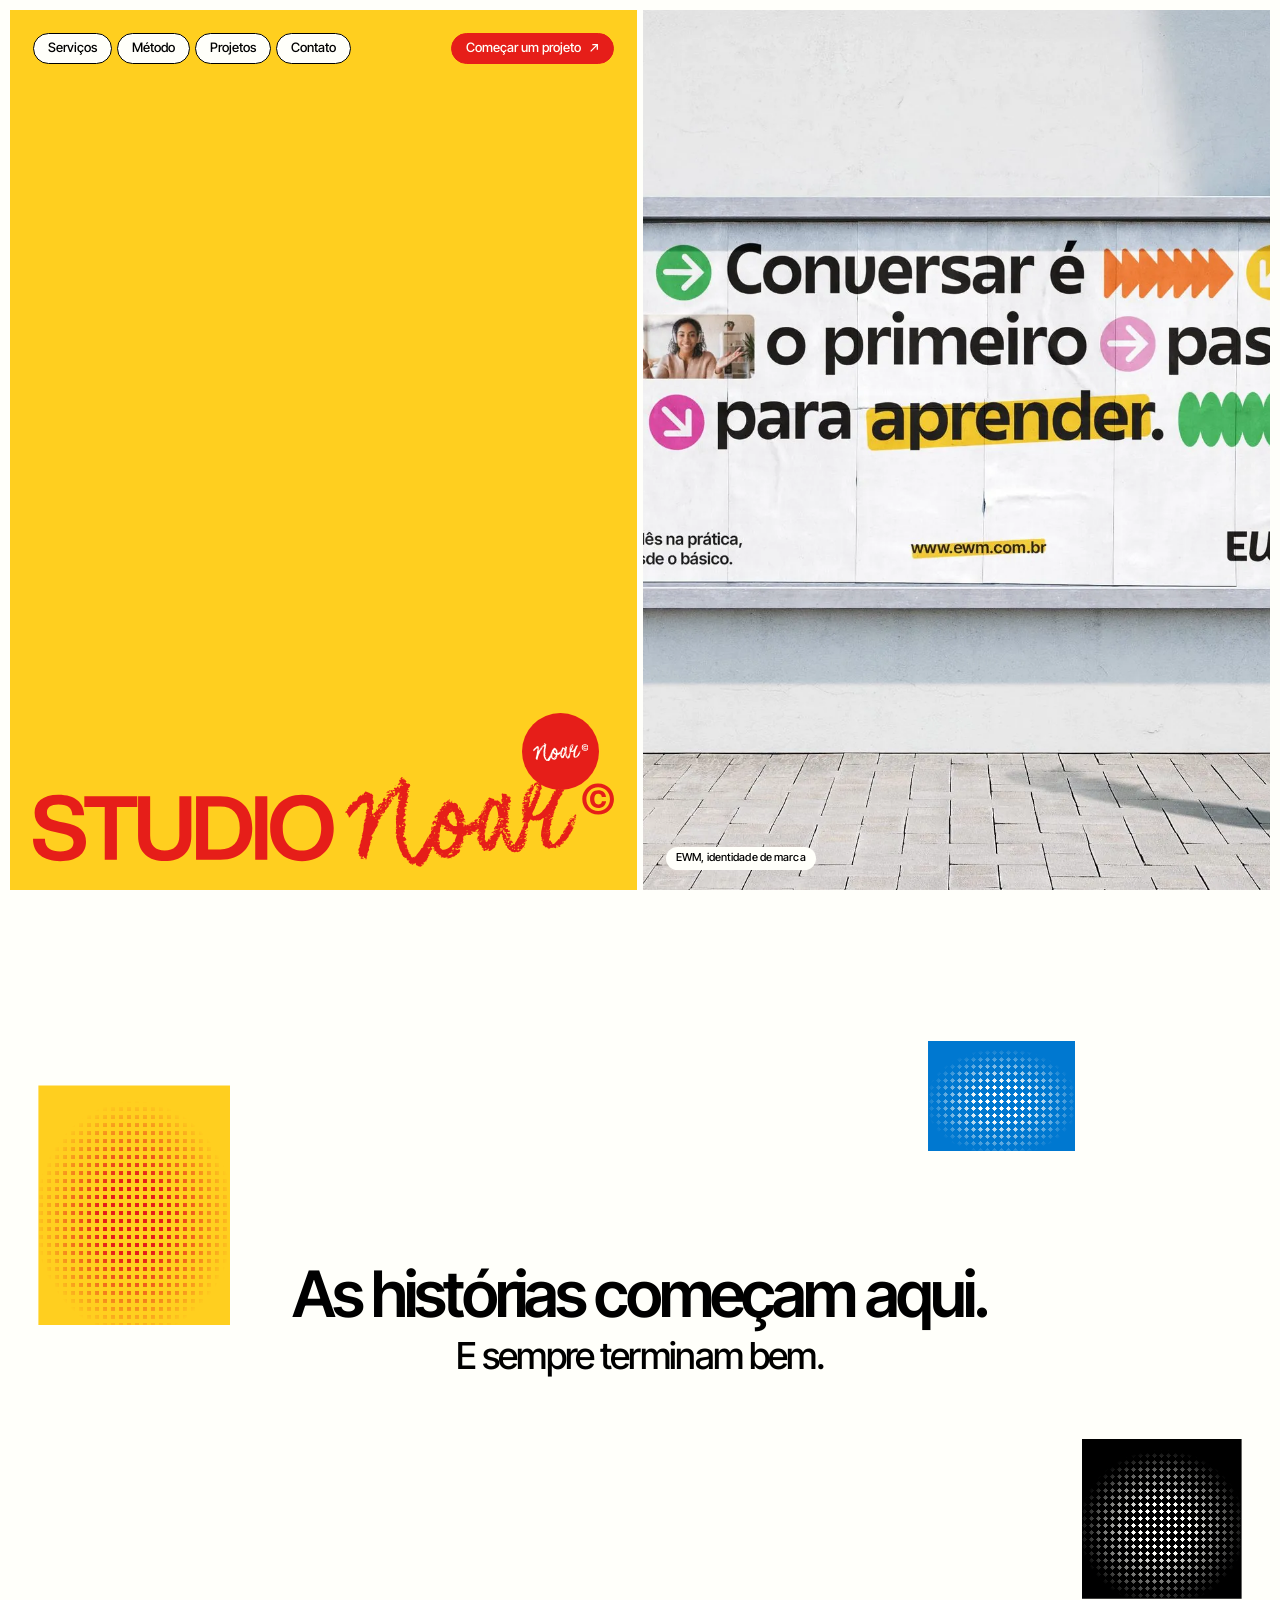
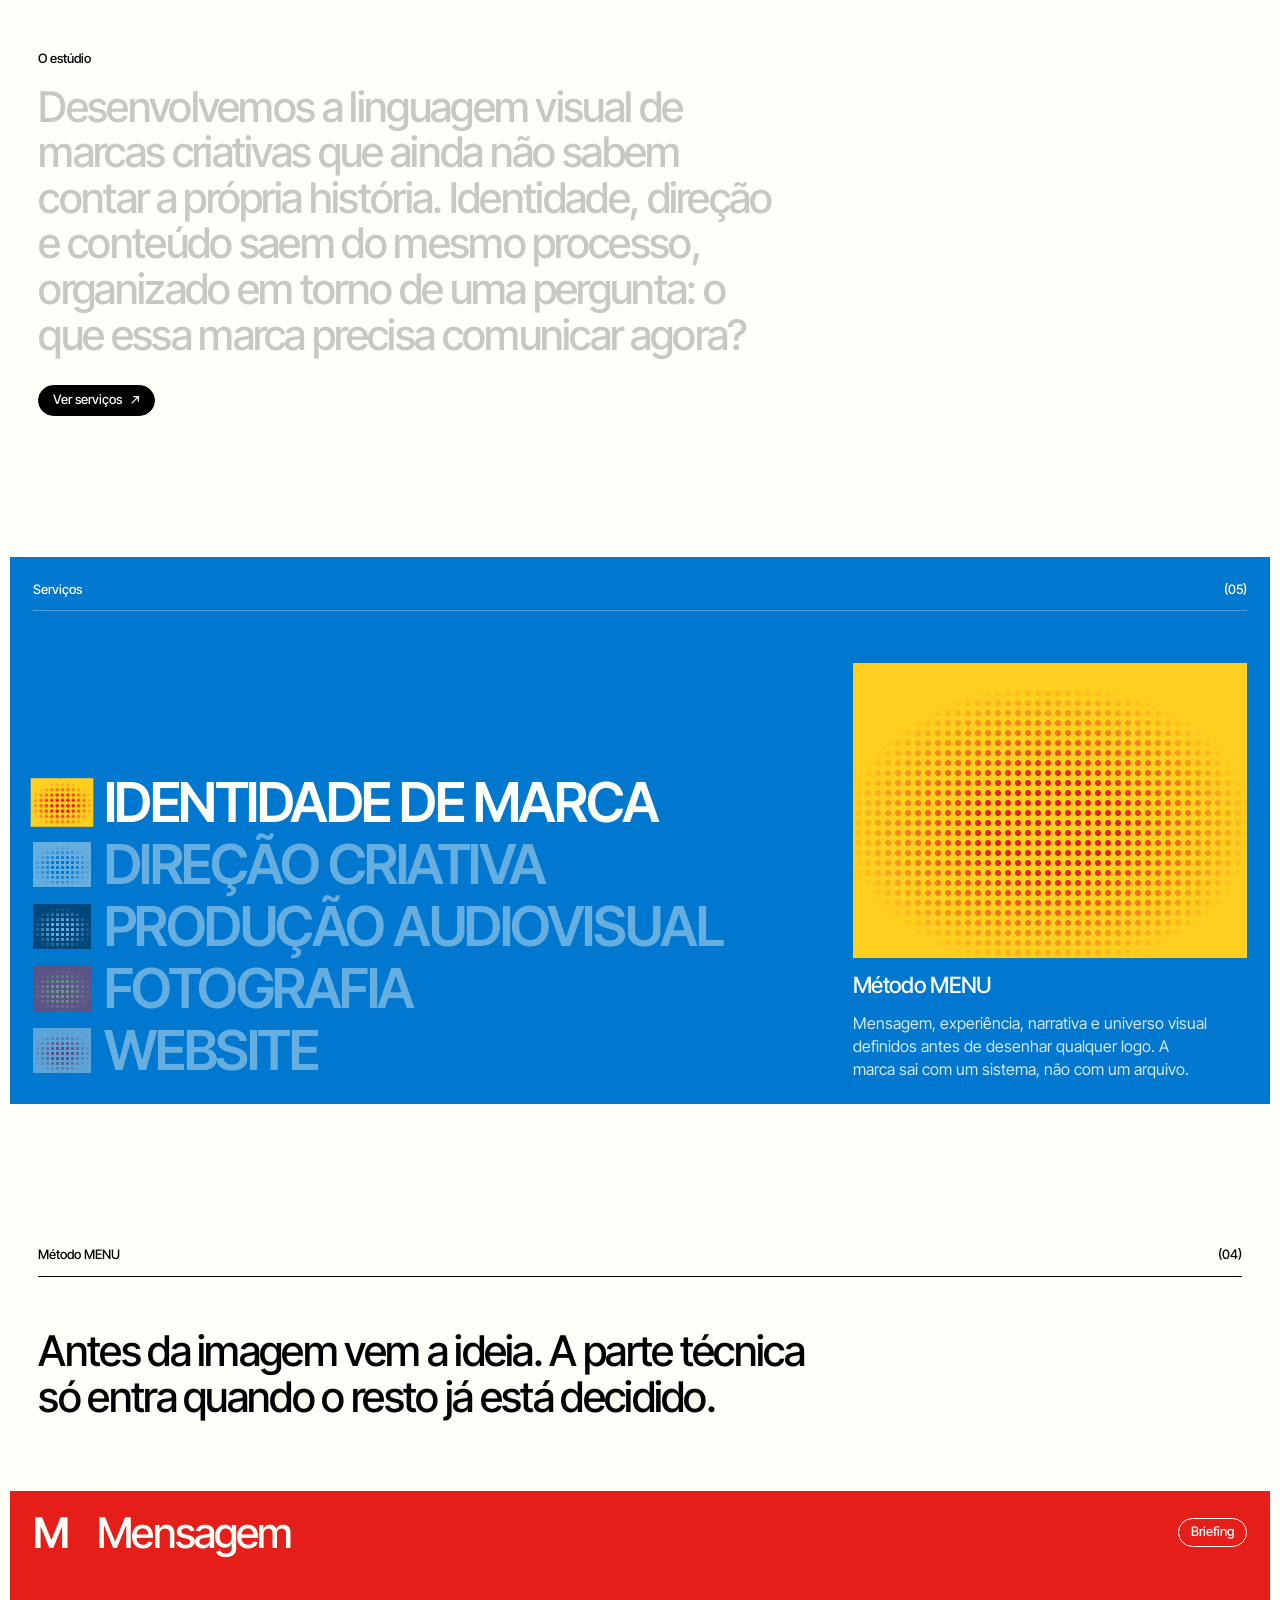
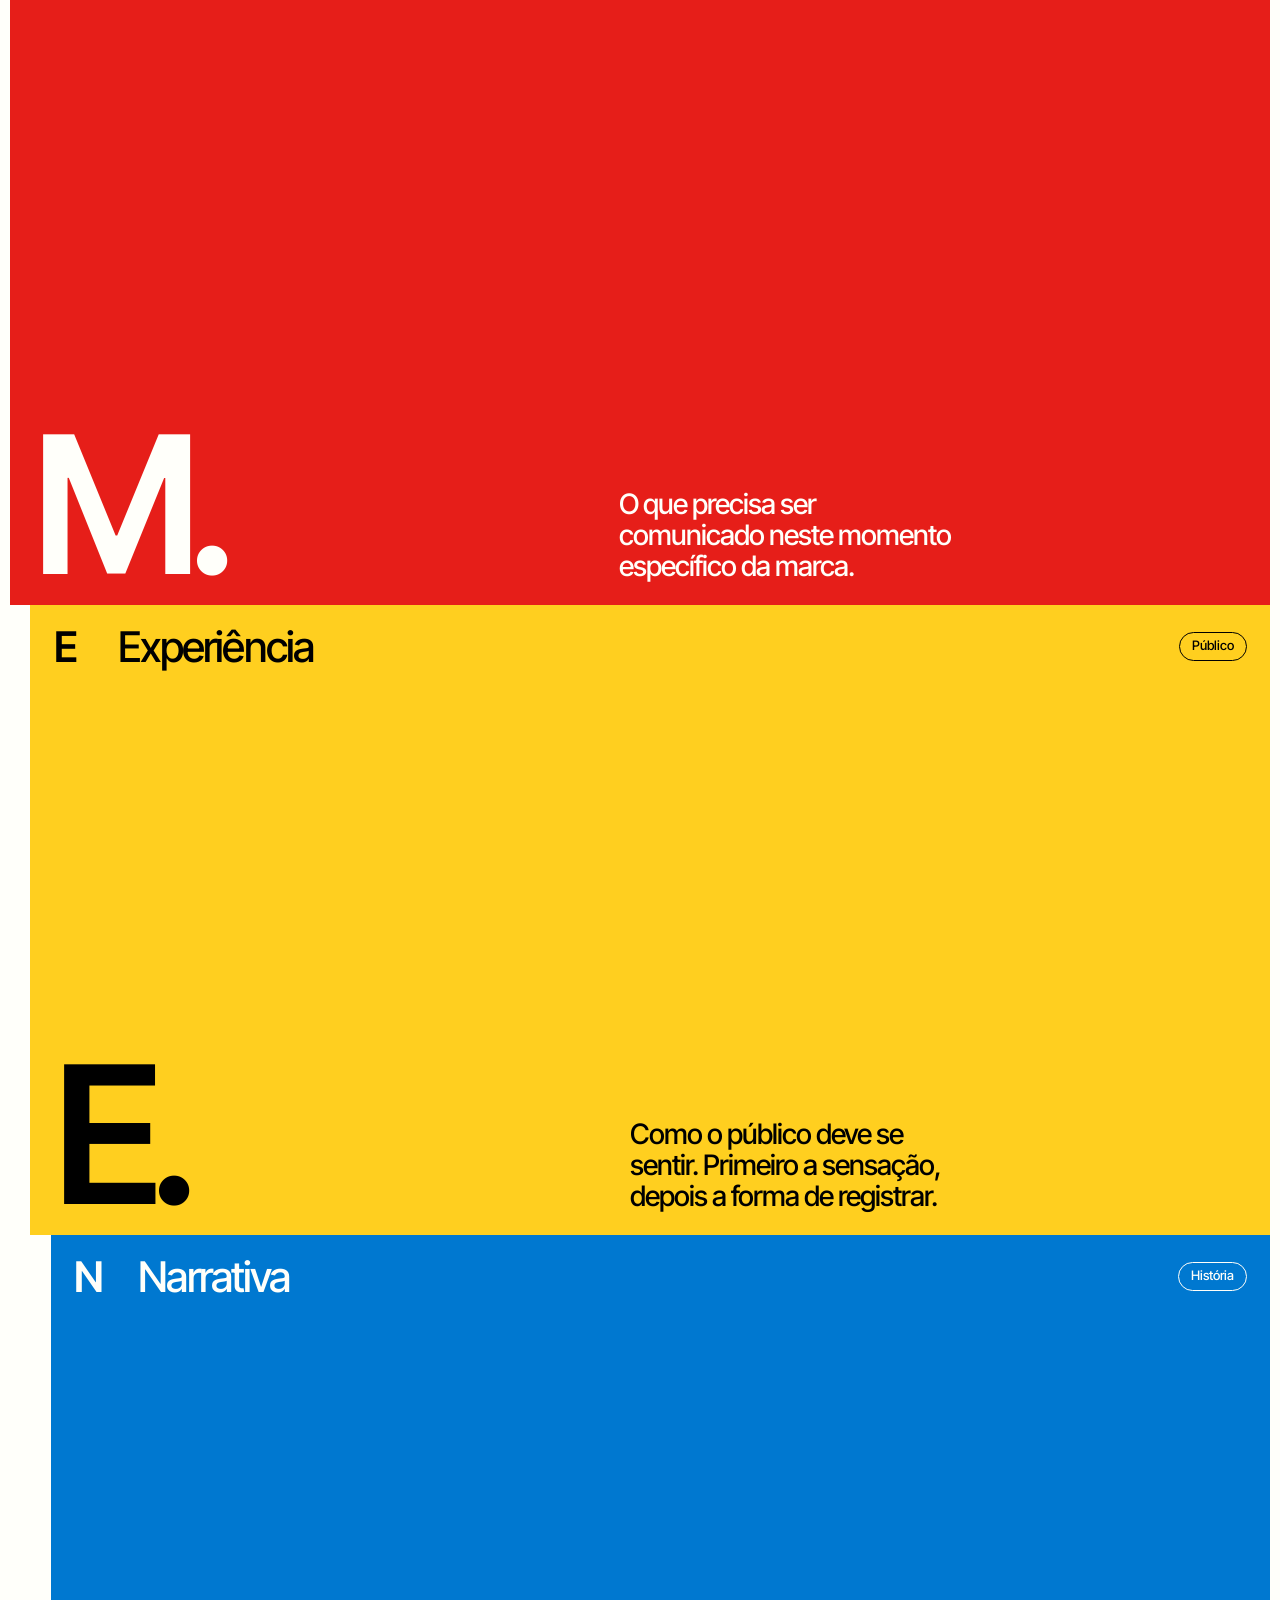
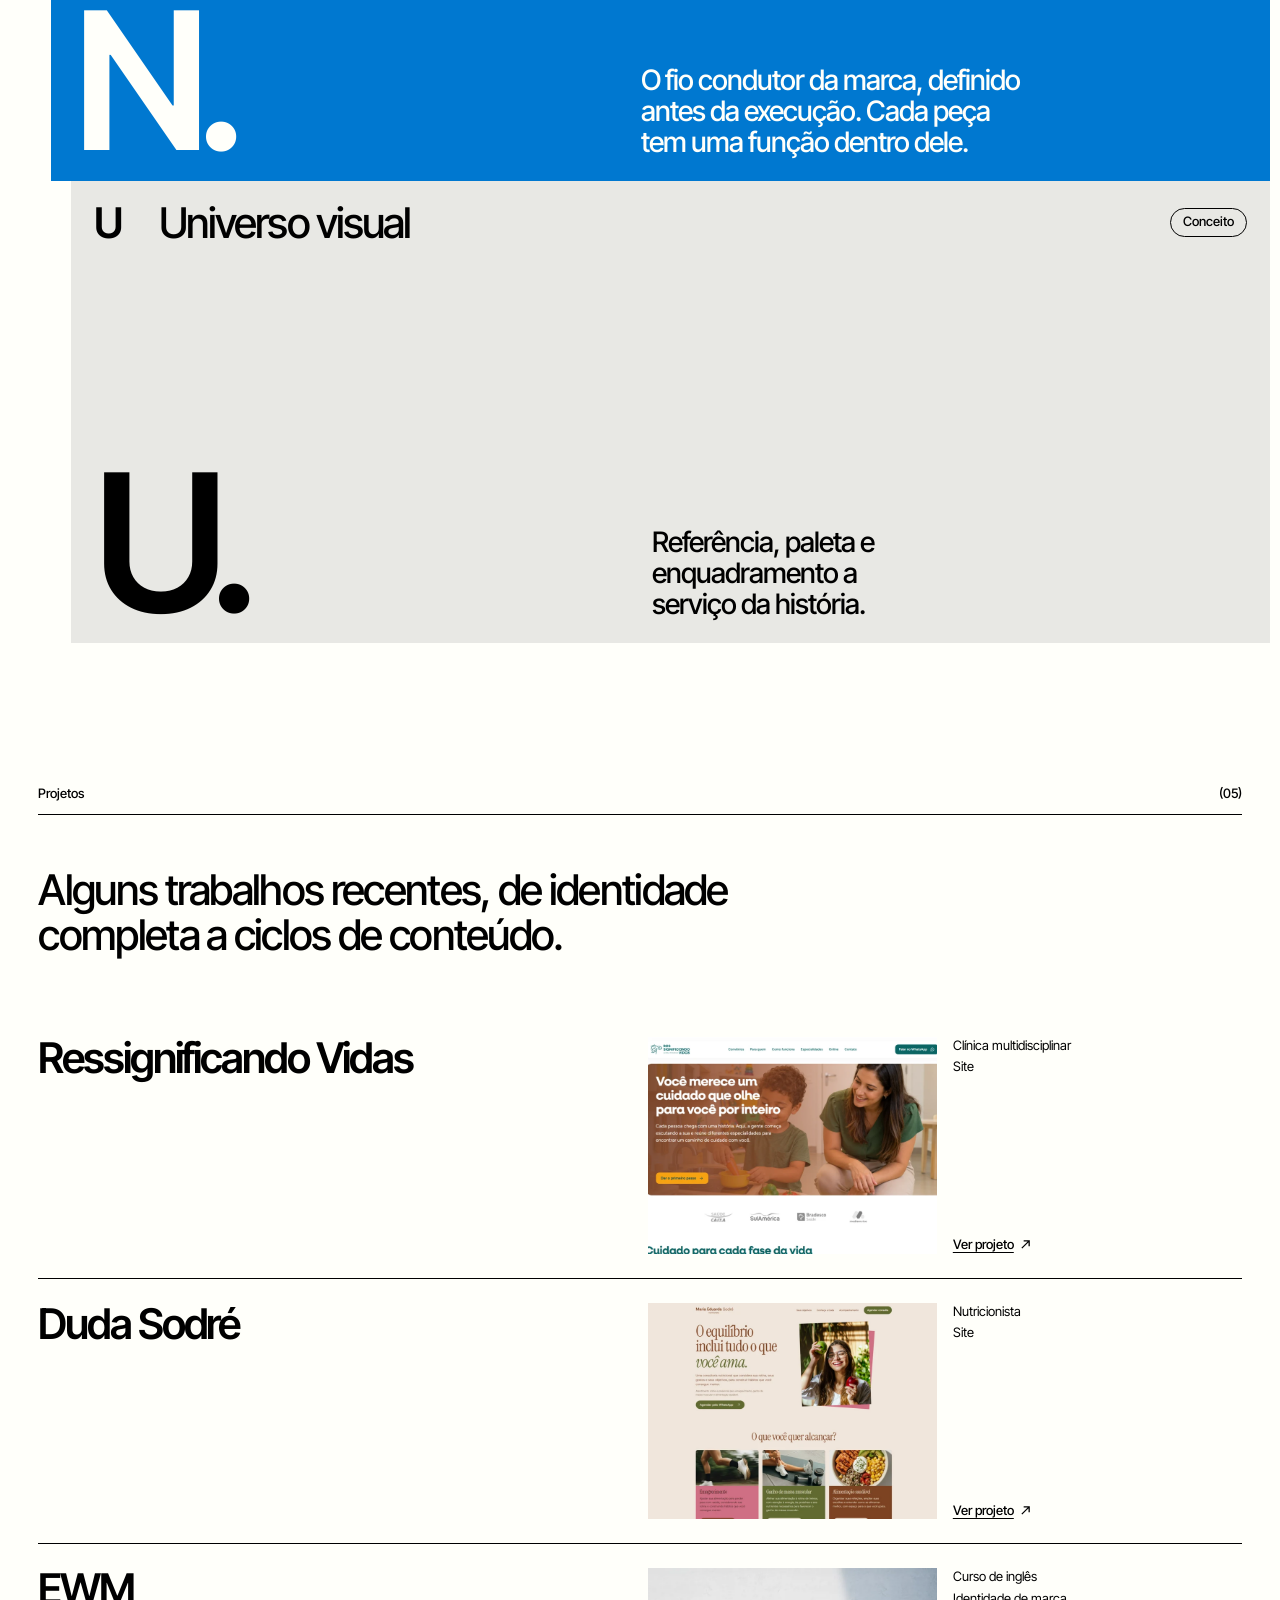
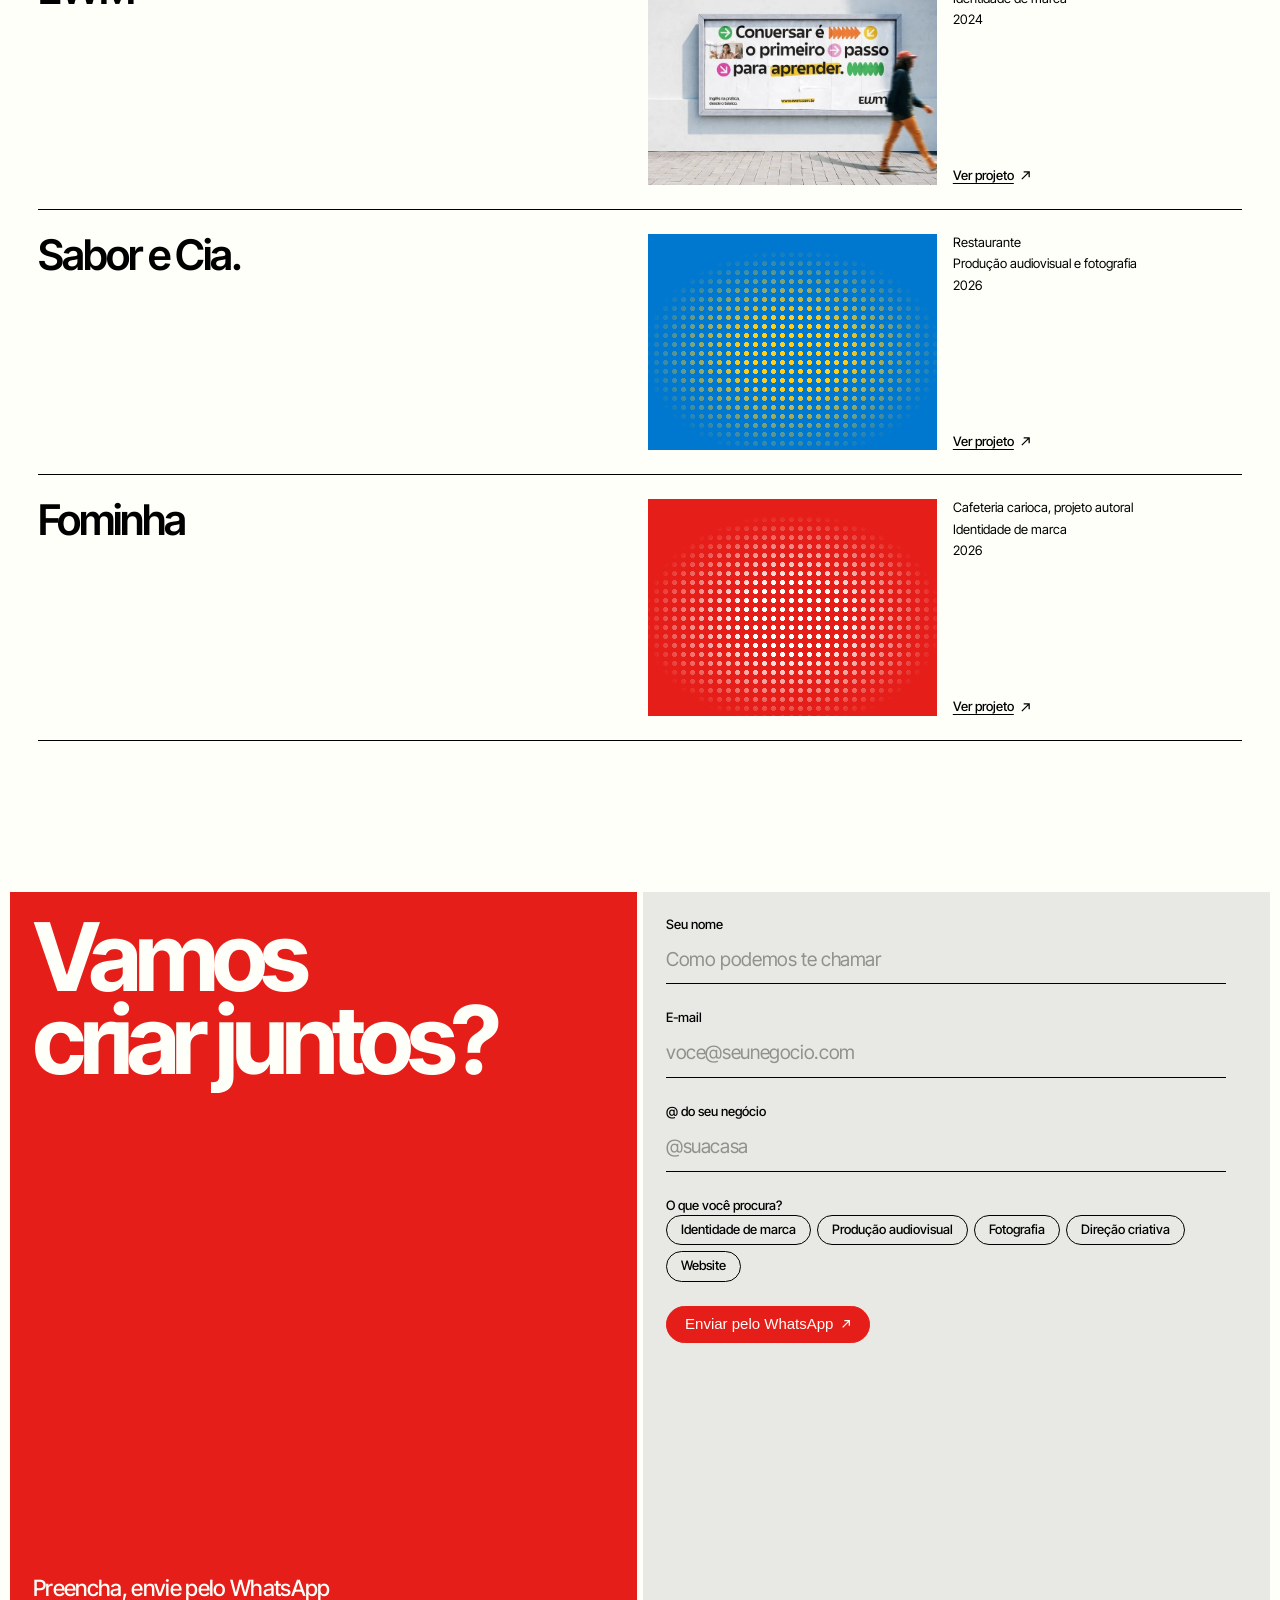
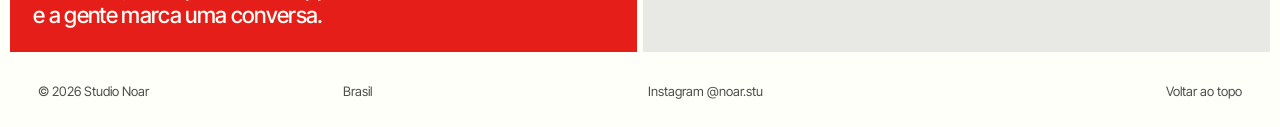
==== index.html @ ceb45bf9 "Corrige capturas da Clínica Ressignificando Vidas" ====
<!doctype html>
<html lang="pt-BR">
<head>
<meta charset="utf-8">
<meta name="viewport" content="width=device-width, initial-scale=1">
<title>Studio Noar | Identidade de marca, direção criativa e sites</title>
<meta name="description" content="Studio Noar. Identidade de marca, direção criativa, fotografia, produção audiovisual e sites. Conheça os projetos EWM, Duda Sodré e Clínica Ressignificando Vidas.">
<meta property="og:title" content="Studio Noar">
<meta property="og:description" content="Identidade de marca, conteúdo e sites para marcas criativas.">
<meta property="og:type" content="website">
<meta property="og:url" content="https://studionoar.com/">
<meta property="og:image" content="https://studionoar.com/assets/img/og-image.jpg">
<meta property="og:image:width" content="1200">
<meta property="og:image:height" content="630">
<meta property="og:image:alt" content="Logo Studio Noar em vermelho sobre fundo amarelo">
<meta name="twitter:card" content="summary_large_image">
<link rel="canonical" href="https://studionoar.com/">
<script type="application/ld+json">{"@context": "https://schema.org", "@type": "ProfessionalService", "name": "Studio Noar", "url": "https://studionoar.com/", "logo": "https://studionoar.com/apple-touch-icon.png", "image": "https://studionoar.com/assets/img/og-image.jpg", "description": "Estúdio criativo de identidade de marca, direção criativa, fotografia, produção audiovisual e sites. Projetos selecionados: EWM, Duda Sodré e Clínica Ressignificando Vidas.", "telephone": "+55 22 99213-2258", "areaServed": {"@type": "Country", "name": "Brasil"}, "sameAs": ["https://www.instagram.com/noar.stu/"], "knowsAbout": ["Identidade de marca", "Direção criativa", "Produção audiovisual", "Fotografia", "Website"], "hasOfferCatalog": {"@type": "OfferCatalog", "name": "Serviços", "itemListElement": [{"@type": "Offer", "itemOffered": {"@type": "Service", "name": "Identidade de marca"}}, {"@type": "Offer", "itemOffered": {"@type": "Service", "name": "Direção criativa"}}, {"@type": "Offer", "itemOffered": {"@type": "Service", "name": "Produção audiovisual"}}, {"@type": "Offer", "itemOffered": {"@type": "Service", "name": "Fotografia"}}, {"@type": "Offer", "itemOffered": {"@type": "Service", "name": "Website"}}]}}</script>
<link rel="icon" type="image/png" sizes="32x32" href="favicon-32.png">
<link rel="icon" type="image/svg+xml" href="favicon.svg">
<link rel="apple-touch-icon" href="apple-touch-icon.png">
<link rel="preconnect" href="https://fonts.googleapis.com">
<link rel="preconnect" href="https://fonts.gstatic.com" crossorigin>
<link href="https://fonts.googleapis.com/css2?family=Inter+Tight:wght@400;500;600;700&display=swap" rel="stylesheet">
<script>document.documentElement.classList.add('js')</script>
<link rel="stylesheet" href="assets/css/style.css">
</head>
<body>
<a class="skip" href="#sobre">Pular para o conteúdo</a>
<!-- Barra fixa do celular: logo, "Começar um projeto" sempre visível e menu -->
<header class="mbar">
  <a class="mbar-logo" href="#inicio" aria-label="Studio Noar, início"><svg aria-hidden="true" viewBox="100.4 386.3 688.3 106.3"><path fill="currentColor" d="M132.7 486c18.8 0 30.5-8.1 30.5-23 0-12-7.2-18.9-25-22.4l-6.6-1.3c-11.2-2.3-14.7-5-14.7-11.1 0-5.7 4.5-9.3 13.6-9.3 11.9 0 16.1 4.6 16.6 12.6H161c-.6-14.2-9.6-24.1-30.7-24.1-18.2 0-28 8.7-28 21.2 0 13.7 9.6 20.2 24.2 22.9l6.4 1.3c11.5 2.3 15.5 5 15.5 10.9q-.1 10.8-15.8 10.9c-10.1 0-17.9-3.2-18.1-15h-14.1c.1 17.3 12.2 26.4 32.3 26.4m28.5-76.9v12.8h24.2v62.5h14.4v-62.5h24.1v-12.8Zm95.3 76.8c19.4 0 31.5-10.2 31.5-29.8v-47h-14.2V456c0 11.8-6.5 17.4-17.3 17.4s-17.3-5.6-17.3-17.4v-46.9h-14.3v47c0 19.6 12.6 29.8 31.6 29.8m65.9-76.8h-28.8v75.3h28.8c24.6 0 37.8-14.7 37.8-37.6s-13.2-37.7-37.8-37.7m-14.5 63.1v-50.9h14.3c14.6 0 23.2 8.7 23.2 25.5 0 16.7-8.6 25.4-23.2 25.4Zm70.1 12.2v-75.3h-14.3v75.3Zm41.1 1.6c22.6 0 37.6-15.5 37.6-39.2s-15-39.4-37.6-39.4-37.7 15.6-37.7 39.4 15.1 39.2 37.7 39.2m0-12.5c-13.8 0-22.8-10.1-22.8-26.7s9-26.8 22.8-26.8 22.8 10.1 22.8 26.8c0 16.6-9 26.7-22.8 26.7M770 430.8a18 18 0 0 0 18.7-18.3c0-10.3-7.9-18.5-18.7-18.5a18.3 18.3 0 0 0-18.8 18.5c0 10.3 8 18.3 18.8 18.3m0-4.2c-8.2 0-14-6.2-14-14.1s5.8-14.1 14-14.1 14 6.2 14 14.1-5.8 14.1-14 14.1m.1-3.6c5.3 0 8.8-3.2 9.3-8.1h-4.9c-.3 2.7-2.1 3.9-4.4 3.9q-4.6 0-4.7-6.3.1-6.2 4.7-6.3 3.6 0 4.3 3.7h4.9c-.5-4.8-3.9-7.8-9.2-7.8-5.9 0-9.7 4-9.7 10.4s3.9 10.5 9.7 10.5m0 0"/><g fill="currentColor"><path d="m539.9 388.6 1-.6-.7.8Zm6.4 15.3h-.2l-.6-.2-.2.5-.2.5-.2-.1-.3-.7q-.1-.5.2-.6.3-.2.1-.5l.5-.2q.3 0 .4.4zm-16.9-8h.4l-.4.8-.3-.1Zm54 49.6-.2-.1-.7-.1.1-.6.2-.6.5 1.2v1.4-.7zm-3.3-2.1.1.5-1 .1v-.5Zm1.3 2.1.2 1.7h-.5l-.2-1.6Zm-4.2 1 .6-1.5-.3 1.4Zm-46.8-38 .5.9h-.4l-.4-.7Zm-6.8-4.8q0 .8-.7.8t-.4-.1-.4-.1q-.6.1-.3.5.4.4-.2.5l-.8-.1-.8-.7q-.2.3-.2 1l-.3-.2q-.2-.2-.5-.1l1.4-1.8q.8-.1.8-.7.2-.1.2.4t.6.3q1 0 1.6.3m53.4 62.6q-.4.5-.4 1.2l-1.1.1q.5-.6.5-1.3t.7-.9q.6 0 .5.2zm-46.2-34.9.2.5-.9.4v-.5Zm44.2 39 .1.8h-.5l-.1-.7Zm-12.8-1.8-1.2.1q.2-.6.7-.3zm20.6-20.8q-.6 1-.8 2.2-.2 1-.8 1.1h-.6l-.8-.1q-.4 0-.6.5t-.4.6q.2.3.4.2h.5q-.5.7-.5 1.7l-.2 1.9-.1-.1-.6-.2-.4.8q.6.2 1.2.1.7 0 1 .2v.7q0 .5-.6.5-.7.1-.6.4t-.3.3q-.5.7-.7 1.4t-.6 1.3l.1.7v.2l-.1.2v-.1q-.7.1-.8.4 0 .3-.4.6v-.5l.1-.8-.6.1-.8-.2q-.6.8-.1 1.4v.4q-.7 0-1.6.7.3.3.5.2h.5v.2l-.1.1-.2.3.8.2-.4.8q0 .2.3.5l.6.4.2 2.5-.7-.6-.9-.6q-.3.6-.8.8l-1 .6.9.8q.5.5 1 .6-1 1-1.2 1.6-.3.7-1.3.5-.4.5.5 1.1-1 .8-1.3 2-.3 1.3-.9 1.3l-.6-.1.1-.3q-.2.2-.2 0 .1-.2.2.5 0 .6.4.8t1 .8l-.9.3-1 .3v.5l.3.4a4 4 0 0 1-1.1 1.8q-.6.6-.2 1.7h-.3l-.4-.2-.7.8q.7.9.7.6v.6l-.5-.2-.5-.2q-.9 1.2-1.6 1.5l-1.7.7q0 .3.4.6l1 .8-.7.3q-.3.3-.9.3t-.4-.2 0-.4q-.4 0-.3.9-.3 0-.5-.2l-.8-.2q-.5.6-.4 1.1h.6l.8-.3.1.3q.3 0 .3.5-.6 0-1.3.5t-1.4.6-.6-.2-.7-.3q-1.2.2-1.6-.4l-.9-1-.6.3-.5.6q.2-.8-.1-1.8l-.4-2-1.3 1.2-.9-.3-.6 1.1q-.2.5-.5.5l-.9-.3-.7-.3.6-.4q.4 0 .9-.4l-.3-.2h-.7q-.6 0-.7.3 0 .5-.3.6-.7-.5-1.3-1.2t-1.7-1.2q-.1-.5.4-.8l.9-1.2-1.1-.1-1.2.1-.7-.7q-.4-.3-.5-.9l-.1-1.2q-.3-.1-.2-.3l-.6-.1q-.5 0-.7.3l-.9.4.6-.7q-2.7-1.2-3-3l-1-1.3.2-.7q.2-.4.1-.9-.9-.1-1.5-1.6l-.9-2.1a10 10 0 0 1-1.3-4q-.6-1-.5-1.7l-.1-1.4q-.1-.5-1.3-.5l.1-2.1q.1-1.1-.5-2.1l-.6-1.3q-.4-1 .5-1.2h-.4q-.3.1-.4-.4t.1-1.5.8-1.7v-.7l-.8-.2-.4.1-.2-1.3q0-.6.6-1.3l-.3-1.2q0-.7.6-1l-.5-.2-.4.1q.3-.6.7-.9.6-.3-.7-.9l.5-1.4q.5-.8.2-2.2l-.4-3.1q-.1-1.6.4-2.8h.3l-.7-.4-.1-1.2.5-1q-.7-.8-.1-2l.5-1q.3-.6.9-.8l.7.2.5-.6q-.7-.7-1.4-.3a2 2 0 0 1-1.3.1l.1-.3q.3-.3.2-.5.3.2.9.2l.5-.6q-.3-.7-.6-.9l-.9-1 .8-.6q.5-.3-.1-.4l-.6.6q0-.4 1.2-1.2-.2-.2-.5-.2l-.6-.2.9-1.8 1.6-1.8v-.1l-.2-.4-.2.3-.3.2-.9-.7q1.5-.9 1.5-2.4 0-1.4.8-2.3-1.2-.3-1.3-1.1l1.1-.6q.7-.2 1.3 0l1-.4-.8-.3-.4-.3-.9-.7-.7-.1-.2.1-.3-.6-.3-.9q0-.9.6-1.9t.3-2q.7.6 1.2 0-.1-.3-.8-.3-.2-.3 1-1.2l-.7-.8-.9-.6-.8.1-.5 1.8q-.6 1.6-1.3 1.7-.6 0-.6-.2l-.4-.3-1.1 1.6q-.2.4-.8.6-.6 0-1.1-.2-.3-.2-.9-.1-.6 0-.5-.3t-.2-.6q0 .6-.4 1-.3.4.4.3h-.2q-.3.1-.3-.1l-.3.6q.6.6 1.3.4.6-.4 1.4-.2l-.4.7q-.1.3.2 1.4.3-.3.2-.5l-.1-.4 1.6.2q-.9.8-1.8.9l-.7-1-1-1-1.1.2-.2.1.1.5q0 .8.9 1.4l.3-.4.2-.5q.1.5-.4 1.2.1.6 1 .9l-.4.7-.8.6q-.5.6-.3.9.2.2-.1.7l-1.3 1.1-1.6 1 .4.5.5.6-1.5 1.8a7 7 0 0 0-1.6 2.2l-.8.4q-.5.1-1.1.9-.1.3.1.2l.3.6-.1.9q-.3.2-.2.4-.6.3-1.1.9t-1 .6q-.7.1-.5-.1t-.1-.4l-.8 1.1q-.7.6-1.3.6l-.7.1-.1-.3-.3.4q.9 1.2 1.8.7t1.6.2q-.3.3-.7.4l-.9.3-.6.9-.9.9q0 .4.3.7.4.3.4.8-.3 0-.7-.6-.5.5-.5 1.1 0 .5-.6.5-.6.2-.7-.1-.2-.1-.6.1l-.5 1q.7.6 1.2.6-.3.8-.3 1.8 0 1.2-.6 1.2l-.6-.2q-.2 1.2.1 1.3l.4.1q.1.6-.8 2.1a32 32 0 0 1-3 4.3v.4l.1.1v1.2l-1.4.5q-.8.1.4 1a8 8 0 0 1-1.7 1.9 6 6 0 0 0-1.5 1.7q.4 1 1.6 1.7.1.2-.2.5l-.6.5q0 1.1-.3 2.2-.2.3-.8.6t-1.2.8q-.1.7 1 1.3l-.1.5-.2.5-.7-.4q-.3.6.4 1.2.1.6-.7 2.4t-1.1 3.3q-.2.2.1.6l.3.9q-.7 1-1.3 2.4l-1 2.7.3.6q.3.4.1.7-1.2 1.4-1 2.9.2 1.6-1 2.5l-.3-.7-.1-.8-1.1-.3q-.6-.1-1.1-.5l.5-.1.6-.3-.6-.3q-.3-.1 0-.5l-.6-.4-1.7 1.8.9.6 1 .3-.2.3-.1.5q-.3 0-.3-.4t-.6-.4-.3.2-.4.3l-1-.3-1-.5q.2-.7 1.2-2.3-.3-.3-.4 0t-.7.2-.7-.3q0-.5-.5-.5l-.7-.6.8-.8q-.6-.2-.9-.8-.3-.4-.8-.6 0-.6.3-1l.6-1-.7-2.2q-.1-1.2.9-2.5t1.1-1.4l-.4-.2q-.2.1-.3-.5t.4-1.5q.6-.9.7-1.6.3-1 .4-2.6a5 5 0 0 1 1.4-3.1q-.6-.5-.9-.4l.8-.6.8-.6h-.3l-.2-.1q0-.7.4-1.3-.2-.2-.8-.2 0-1 1.2-2.3l-.1-.1h-.4q0-.7.4-1.4t.5-1.8q.3-1 .4-2.9t.7-2.9q-.3-.3-.8.2 0-1 .2-.8.4-.6.4-2.3 0-1.8 1.6-2.2l.3-.5q.2-.6-.2-.4l-.2.3-.2.4q-.7-.7-.6-2.4 1.3-.9 1.3-1.6l-.1-1.4.1.1.5.1.7-.9q-.4-.4-1.5-.3.1-.9.8-1.5.6-.6.8-1.2.1-.6-1.2-1.6l.4-.9.7-.8-.2-.5q-.3-.2-.3-1.2l.7-.4.5-.1q.2-.3-.1-.6l-.3-.5a4 4 0 0 1 2.4.2q.3-.3 0-1t-.6-.7q-.7 0-.7.3t-.3.2q-.5-1-.1-2l-.7-1.1.1-1q0-.7.4-1.2l-1-.9-1.6.1q-.3.6.2.5-2.4 0-3.4.6t-1.4 1.2q-.5.7-.9.7l-.6-.1q.2-.1-.1-.1-.2.4-.2 1.1l-.2 1.4-.8-.6-1.4 1.2.1.1.4.1-.6 1.1-.7 1.3-1.2-.1-.7.3q-.3.2.3 1.1-.1-.2-1.4.3l-2.2 2.8q-1.2 1.3-1.2 2.2v-.1l-.1-.1-.2-.4-.9 1.6-.7 1.2-1.2.2q-.2-.4-.2-1l-.1-1q-.8-.2-1.4-1.9t-1.4-1.6h-.4l.2.2q-.1-.6-1.1-.5.2-.8 1-1.4t1.3-1.4q.5-.7-.7-2.1l.9.6q.5.5 1.1.6.2-.4-.1-1t-.2-1.2q.3-.7 1.3-1t.6-1.9q.3 0 .4-.3.2-.4.8-.4.6-.1.4.2t.4.2q.6 0 .7-.2l.6-.2q.2-.4-.1-.8l-.5-.8 1.1-1.3q.6-.8 1.2-.8.6-.1.8.2l.8.5.2-.8q0-.4.6-.6.6 0 .3.2t.4.1q.5 0 .5-.5l.4-.7.5-1.2.3-1.5q.9-.6 1.7-1.7 1-1.2 1.6-1.2.6-.1 1.3.5l.6-.7q.3-.5.1-1.2l.9.3.9.2q.3-.2.2-.5l-.3-.8-.7.4q.5-.1 1.3-.8t1.2-1.8q1.2.1 2.8.9 1.7.9 3.2.7l-.4.2-.3.5.4.4q-.2.1 0-.1l.6-.3q.6 0 .5.1 0 .3.2.5.3-.3.2-1a12 12 0 0 0 2.2 2.6q.1.3-1.1 1.2l.4.2.8.1a6 6 0 0 0-.8 3.2q0 .5.4.7t.5.6l.2 1.5q.1 1 .5 1.4-.2.6-.8.9l-1.1.9q1 1.8.6 3.5-.4 1.5.8 1.7l-.9.8-1.1.9.4 3.5q0 .6.5.8l1 .7.2-.4q-.2-.1 0-.4l-.3-.3-.1-.3q1.4-.3 2.1-1.3t1.8-1.5q0-.5-.8-1.4l.3-.1q.3 0 .4-.4l1.5 1.1q.6-1 .4-2.2l2-.2q0-.5.4-1-.6-.3-2.2.3-.3-.4-.1-1t-.4-.4q-.7 0-.8.2l-.4.1 1-.6 1-.6-.9-.2q1-.3 1.6-2l.8.5q.2-1 1.2-1.1.6-.1.8.1t.5.1l.3-1q0-.5.4-.8 1.2.4 2-.2v-.6l-.7.7q-.9-.7-.9-1.6-.1-.7.3-1.9.4-1 1.3-1.2.6 0 .3.3t0 .3l.4-.5q0-.8-.4-.7.4-.3 1.1-.3.6 0-.5.6l.2 1.6.6.1q.5 0 .8.5.6-.3.7-.8l.5-1.2-.3.2-.4.1q.3 0 .3-.4.2-.4.8-.4.5-.2.5-.6.1-.6.7-1.2l-.3-.4-.3-.3q-.4.3-1 .3l-.8.4q.2-.3.1-.7-.2-.4.1-1 .9.3 2.4-.5l2.1-1.2.8.5.8-.1q.5-.6-.1-.6l-.2-.1q-.1-.2.2-.5l-.5-.2h-.5v-.2l.1-.1.1-.5q-.7-.9-1.4-.7h-1.3l.1-.5q.2-.3.1-.5l.5.4.7.5 1.2-.7q.7-.1 1.3-.7v.5q.1.3-.2.5l.3.2q-.1-.1.5-.1.9-.1.4-.6 1-.2 2.3.3.1-.3-.5-.9-.8-.6-.8-1.3v-.9a3 3 0 0 0 1.6.1l1.5.1.7-1.1 1-1.1q0 .4.5.8l1 .5q.6-.7 1.3-1.2.9-.5 1.5-1.2l.1.5.7.1q.6 0 .6.2-.2.3.1.2l.5-.6-1.5-.9a5 5 0 0 0-1.9-.6q-.5.1-1.1.8t-1.2 1l.5-.8-.6-.4-1-.4q.8-.3 1.4-.9l.9-.8q.6-1 .2-1.4t-.6-2.1q.9-.7 2.1-.1l.5-.3-.4-.4q-.3-.4-1-.1l-.1-1.1v.1q0 .2.4.4l.7-.9q.4-.4.4-.7l.4-.2.5-.1.6-.1-.3 1.1q-.5.5-.6 1.2l.4.4q.7-.4 1-1.6.6.6.4 1.6l.9.2.7.1q.3.6 1.5 1.4t-.1 1.9v.7q.2.3.8.3l.5-.2.2-.1v.7q0 .4.6.3.5 0 .8-.4l.8-.4-.3.6q-.3.3-.2.5.3.2 1.5.1l.2.7.3 1.5q-.6.4-.8.9l-.3 1q-.5.1-1.4.8t.7 1.3l.1.6v-.1h-.7q-.6 0-.4.3.3.3 0 .3l-.7-.1.3 1.4q.4 1-1.1 1.4.5.2.6.5t.7.2h.5l.2-.2q-.8.3-.5 1.4.3 1.2-.5 1.6.3.2.2.3 0 .2.6.1l.7-.3q-.1.3.1.7.2.6-.1.9l-1.2-1v1.3l-.1 1.3-.5.7q-.4.4-.1 1.5-.4 0-1 .7.2.5.8 1l1.1.7.2 1.2-.5-.3q-.1-.3-.6-.3v.3l-.6.2q-.6 0-.3-.2t-.4-.1q-.6 0-.6.4 0 .3-.3.5l1.4 1.2q.8.4.5 1.3v-.1l-.3-.4-.3 1.2q-.2.6-.8.7t-.3-.1 0-.5l-1 1.4-1 .9q.7.5 1.9.5 1 .1.6 1.1l.6-.2.5-.1-.3.6q0 .3-.3.5 0-.7-1.3-1.1-.3.7-.1 1.4l.2 1.4q-.1.6-1.3 1.1l.9.9.8 1 .1 1q-1 .6-2 1.8t-.9 2.6l.9.1 1.1.2q.3-.6-.2-.9l.6.6q.3.3.4 1 .1.8-.2 1.2-.6-.2-.9-.1 0 .6-.2 1.1t-.1 1.2l.2.5q.3.6 1.1.8l.2 2.7q-1 .1-1.2.8-.1.6.2 1.4t.1 1.5q-.4.3-.7 1.4t.9 1.2q-.6.1-1.2.8l.6.4.4.5-.7-.3-.9-.2q-.3.6 0 1.4l.7 1.5q-1.5.4-1.4 1.5l.2.8.7.5q.5 0 .7-.5l.8-.9-.4.4-.1.8.1.4.1.1.7.8.8.7-.2.2.6.5q0 .4-.4 1-.4.8-1.4.8-.6.1-.4.4.3.3-.4.3-.7.1-.4-.1.1-.2-.1-.2l-.3.2.1.5q0 .7 1.5 1.3.7-.5 1-.4l-1.1.9q-.5.2-1.1 1.1.3.2.5-.1l.4-.5 1.1-.2v.5q0 .3.3.5-.3-.2-.7.4 1 .4 2 0l.1 1.1q0 .7-.3 1.1l.5 1.2.1.9.6 1.6q.4.9 1 1.5l-.2.7-.3.8q.6.6 1.6.3 0 .6-.8 1.2 1.3 0 1.7 1l.7 2.1q.4 1 1.3 1.8l.6-.1q.6 0 .5-.2l-.2-.5a2 2 0 0 1 1.5.6l.8.1q-.2-.6 1.2-1.3 1.2-.7.7-1.2l4.1-5.2 2.2-3.4q1-.8 1.5-.7t.5-1.2l-.1-.9q0-.3.5-1.4.5-.4 1.4-2.2l2-3.7 1.2-2.3q1.2-.1 1.6-1.8.3-1.6 1.2-2.2 0-.2 1-.8 1.2-.7.6-.6.3-.3-.3-.7t-.1-.5l.4-.8.6-.6q-.2-.3.7-.9l.9-.8q1 .2 1.1.8t.7.6q.7 0 1.3-.8l-.4-1-.4-1h2.4l-.2 1.6.4.3.7.1q.8-.1.7-1.4.6.3 1.3.2zm-30.7 32.6.4.1-.3.9-.4-.2Zm-10.9-86.9.3-.9-.5-.1-.3.8Zm-4 .4h-.7l-1.3.3q.7 0 .8.6l.7-.6zm-1.9 5.1-.1-.1-.1-.3-.2-.4-.2.3-.5.2q-.6 0-.8-.2l-.4-.3.5.9q.4.5.7.4l.6-.3zm8.2 9.9q-.3-.2-1-.2.2 0 .3.4v.2q.4 0 .7-.4m-10-8.3-1.1-.2-.2.5-.1.3.8-.3zm1.4 4 .7-.9-.2-.2-.7.8Zm1.8 6.2.7-.7q0-.7-.6-.7-.4.8-1.2.8l.6.3zm-7-6.7-.7-.9q-.3-.4-.9-.4a5 5 0 0 0-2.1 1q.6.3.9.8t.9.7l1-.1q.3-.7.9-1.1m4.6 7.6.3-.8h-.4l-.3.7Zm-4.2-6q-.2.3-.8.2t-.8-.2q-.1.6-.7 1.6-.4.8-.9 1.2l1.7-1.2zm-5.5 2.3.3-.8-.4-.2-.3.8Zm49.4 43.1 1.8-.4v-.5l-1.9.4Zm-51.3-42 .9-.5-.2-.3-.7.4Zm1.1 1.3.3-.3-.9-.9-.3.4Zm53.8 40.2-1.5 1.2q-1 .6-1.7 1.7l.3.2.2.1.2.1.4-.1.2.4q-.5.6-1.2 0l.1 1.2 1 .6q-.5.3-.5.8v.7q.3-.1.2-.4t.5-.3q.4-.1.7.1v.2q0-2 1.2-2.4-.9-.5-1-1.5 0-.6.4-1.3.6-.8.5-1.3m-54.2-37.3-.3-.6-.2-.6-1.4.2q.6.3.7.7l.5.8q.4 0 .7-.5m11 11.1.9-.5-.2-.5-.7.5Zm37.1 30.4 1.2-.1q-.5-.8-1.2.1m5.1 5.2.9-.5-.2-.4-.7.5Zm-1.8-2.2-.8-1.2q-.2-.4-1.2-.2l.3.1h.3l.1.1-.5.6q-.3.2-.3.5h1.3zM534.5 425l-1.3.2zm-10.7-8.1q-.7-.5-1.3-.5l-1.1-.1.5 1.8.9-.8zm51.8 42.8-.7-.7q-.9.6-1.3 1.2l1.7.2zm-56.3-45.8-1.4.1-.3 1.5 1.2.2.3-1.2zm50.9 45.2 1.8-.2-1.1-.4-.8-.5Zm-50.3-41.7-.1-1.1-.7.8.5.2zm49.8 40.6-1.1.1q0 .8-.6.9l.6.4.3-.3q.3-.2.5.1.4-.5.3-1.2m3.4 4.2.8.7-.3-.9Zm-54.5-42.4 1.9-.2-.9-.4-1.2-.4q0 .3-.4 1.1l-.7 1.2.6.3.6.3v-.7zm-2.3-.1.8-.5-.1-.4-.7.5Zm3.7 2.2v-.4l-.7-.2-.1.3Zm47.1 39.4 1.4-.1v-.5l-1.4.1Zm-28.4-20.8 1.5-.2q-.6-.7-1.2-.6.1.2-.2.5zM515 421.8l.3-.8-.4-.2-.3.9Zm23.7 19.2.8.7-.5-.9Zm-25.1-21.7-.4.1-.6.2q-.6.1-.7-.1l-.3-.4q0 .6.5 1-1.5.6-1.7 1.6 2.5-.8 3.2-2.4m-19.7-11.7 1.7-.8-.2-.5-1.6.9Zm45.8 36q-.3-.4-.8-.5l-1.1-.4q.1.8-.3 1.1l.9.6 1-.1q0-.3.3-.7m29.9 27 1.4-.2q-1-1.5-1.8-1.2 0 .3-.4.3l-.2.2Zm-56.4-47.5-.9.9q-.6.5-.5 1.1l1.1-.1.3-1.2zm54.3 47.2.9-.5-.3-.3-.6.4Zm-34.4-29a2 2 0 0 0-1.4-.5q.6.6 1.4.5m35.9 30.5.3-1.4h-.4l-.3 1.3Zm-67.3-54.6.9-.5-.2-.3-.7.4Zm12.8 11 1.3-.5v-.4l-1.4.4Zm20.7 17.2.8.6-.2-1.4-1.1-.9q-.5-.5-.8-.5l.4 1.6.3 1.2.2-.4zm-22.5-16.1.7-.9-.3-.2-.7.7Zm-13.6-9 .7-.1v-.5l-.7.1Zm12.4 10.5-.2-1.4-1.1.1q.7 1.3 1.3 1.3m19 16.4 1.4-.2v-.5l-1.4.1Zm-21.2-15 .1-1.4h-.3l-.3 1.4Zm24.6 23.5.5-.1-.1-1.1-.5.1Zm-28.1-22.2-.4-1.4-.3-.6-1 .2h-1.2q.1.9.8 1.4.2-1 .8-1.1l-.1.7q-.2.2-.2.5.9.7 1.6.3m1.7 2.1-.8-.8-.5.3-.2.3.9.1zm-7.1-3.4.5-.1v-.7h-.5Zm42.3 37.8-.4.3-.5.2q0 .7.9.7zm-52.2 10.8q-.6 0-1.3.9 1.2-.3 1.2-.6zm0 0"/><path d="M642 425q.2-.2-.7-.8-.9.2-.3-.3t.8-1q.3.3.2.9zm-1.6.1 1 .2v.4l-1-.2Zm-1.5-.7 1.2.2q-.7.1-1 .5v-.4zm-2.3 1.3.1.5-.7.1-.1-.5Zm3.4 6.2 1.1 2.3h-.4l-1.1-2.2Zm-12.7 19q-.5 0-1.3.6l-.1-1 .8-.3.4.5zm-16.1-11.5 1.4-1.5q-.3.6-.1 1.5l.1 1.3-.6-.8zm30.9-12.6-.9.1q-.1.3 0 .4l.2.3-.9.5-.9.5.8.4.6.6q.5-.1.1.7l-.8 1v-.7q.1-.5-.2-.9l-.4.7-.1-.1-.3-.2v-.1l-.3 1.3q-.1.5.5 1.1h-1.4q-.7.3-1.6.1l-.6.8v.5l.5.1q.5 0 .4-.2l-.2-.3.6.4q.2-.3.5-.2t.5-.3l-.4.6q.8.5.7.7l-.3.5.6.2.9.1.2 1.5q-1 .3-1.5.7l-.9.6-.2-.6-.2-.6 1.1-.1q.4-.4-.1-.4h.1l.4.1.1-.3.2-.4-.2-.2q.2.1-.5.2-.6 0-2.3 1.7l-.1 1.1q0 .6-.2.9-.2-.3-.5-.1l-.4.2q.1-.7-.1-1.4l-.4-1.5q-.6 0-1 .6t-1.5.2q-.1.5-.5.9 1 .5 1.4 0 .3.3.5 1.1 0 .5.7.7l1.3.1q.7-.1 1.4-.9l.1 1.5q-1.2-.1-1.5.2l-1.1 1.1.8.3h1q-.8.6-3.1.5-.2 1 .1 1.5-.5.6-1.1.2-.6.6-.5 1v1.1q-.7.3-1.4.9-.6.5-1.3.5l-.3.1-.2-.3-.4.6-.3-.4h-.5q-.8 0-.7 1.1l-.5-.1-.5-.1q0 .6-.2 1.1t-.2 1.1l-.3-.1h-.6l-.4.1.1.4-.5-.5-.6-.2q-1.4.1-1.8.9l1.1 1.5h-2.4q-.1.3 0 .4l.2.4q-.5.6-1.2.7-.5.1-2-.1l-2.7-.4-.4.7q.2.3.5.1l.6-.2q-.5.1-1 .6l-.8.5.2-.8q.3-.5 0-.8-1.2 1-1.8 2.2h-.2l-.4-.1h-.4q0 .5-.4 1.1l.5.2q.3-.1.5.1-.3.6-.1.6l-.5.7q-.3.4.6.3l-.4.8-.5.9q.9.7.9 1.1h-.5l-.5.3q.4.5 1 0l-.4.7q.1.5.8.5l-1 .6-1 .5h-.5l-.2-.2-1 2-.6 1.7.2.4q-.2.1.4.1l.9-.6.7-1 .1.6.1.6q-.7.6-2.1 1-1.5.3-1.4 1.1l-.4-.1-.7-.1q-.4.1-.7.7a2 2 0 0 1-.9.9q-.1-.3.2-.7l-.7-.5-.5-.6-1 .6.1 1q0 .4.4.2t.7 0q.5.2.6.5t.7.2q.6 0 1.2-.6l1-.9a5 5 0 0 0 1.1 2.2l-.7 1.2q-.2.8-.7 1.3-.2.3-.8.6l-.9.3-.7.6q-.3.1 0 .9a5 5 0 0 0-2 .9q-1 .7-1.3 1.3l-.1-.1h-.3q-1.5.6-1.6.2 0-.4-.7-.3-.5 0-.1.3.3.2-.2.2h-.6q0-.2-.3-.2l-.4.7q.3.3.5 0l.5-.2.1 1.2a8 8 0 0 0-3.2 0q-.7.4-2 .5.3-.4.4-1 .3-.5-1.3-1.3l-.2.4q0 .4-.4.5.3.3.5.2l.5-.2q.1.5-.8 1.1 0-1-1.1-.9-.7.1-.7.5-1-.6-1.6-.5-.5.1-1.1-1-.2 0-.1.5t-.5.5-.3-.1q.2-.1-.1-.4-.1.3-.4.3l-.4-.1.9-1.1q-.4-.5-1.3-.2l.4-1.2-.3-.3q.1-.2-.4-.1-1.2.1-2.2.7l.3-.6.3-.6q-.1-.5-1.5-1.2-.9.6-2 .3l.3-.7.9-1.1-.7-.6-.7-.8-1.4.5-.1-1.7q.2-1-.3-2-.5.6-.9.1 0-.4 1-1.5-.8-.6-1.7-.6l-.5-.8-.7-.8-.1-1q0-.7-.8-1.2.4-1.5.7-1.2.4.2 1.1-.4 0-.2-1-.5l-.6.3q-.4-1-.4-2.3l.2-2.6q0-.3.6-.3l1.2-.1.4-.3.1-.2-1.3-.4-1.2-.2.3-2.2-.1-2.1q-.1.5.8.8.3-.2.2-.5v-1.3q-.5-.3-.9.3-.1-.4.2-1.1l.5-.9.7.4.5-1.5.7-1.8q-.5.2-.8.7l-.4 1.1-.4.2-1.1.1.3-1.5q.2-.7.1-1.6l.3-.4q.3-.3.2-.8l1.5 1q.3 0 .4-.4l.5-.9 1.6-.1.5-.2v-.1q0-.6.9-1.3l-.7-.3q-.4 0-.8-.3l.3-.6.3-.6h-1l-1.1.4q-.1.2 0 .4.2.2.4.1l-.5.5-.5.5q.5.3 1.1.2l1.1-.1q-.8.3-1.8.3l-2.1.1 1.2-.5.3-.2q-.9-.6-1-1.4-.1-1.4.7-1.6.8-.1.4-1.2.7.1 2.3-.5l.7.8q.4.3.4.7.3 0 .5-.3l.6-.5h-.1l-.2-.1h-.2l-.2-1.3.9-.1q.2-.9.1-1.6-.1-.6.9-1.1-.6-.9-1.2-.8a4 4 0 0 0-1.7.9q.4.3.8.3l.8.3q-.6.1-1.3.8-.7.6 0-.6l-.6-.5-.9-.4-.1-1.2q.6-.3 1.1-1.1.4-.8 1-.8.5-.1.5.1t.3.2l.2-.7q0-.5.4-.5l.2-1.3.5-1.7.7.4.9-.5.9-.4.5.4.2-.2-.1-.4q0-.6-.7-1l-1.1-1.1.2.1.5.1 1.4-1 1.2-1-.2-.1h-.2l-.1-.1-.2-1q.7 0 1 .2.2-1 .7-1.1l1.6-.4.1-.5.1-.5q-.5-.2-.5-.4-.1-.2-.6-.2t-.9.3q-.2.3-.4.3l3-3.5q.1.5.7 1.1l.2-.4q0-.5.4-.5l.4-.1.1.2q.3-.2.2-.7 1 0 1.3-1t1.3-1.3l-.3.2-.7.7.2.2.5-.1q.5 0 .8-.7l.6-1.1.1.6q0 .5.5.9-.3.3-.6.2h-.5q-.4.4-.1.7l-.5-.4q-.4.5-.3.8.3.3.9.3l1.1.1.5.9.6.8v-.7l-.2-.8.9-.5q.6-.3.1-1l.8.6-.8 1.2q.1.4 1.3 1l1.1.4.6-.2v-.4l1.4.4q.7 0 1.2.4l.7.7-.2.5.5.1.5-.1q.4 1.7.4 2.3 0 .8-.2.9v.9q0 .5 1.2 1.1 1 .6.4 1.4h.2q.4 0 .5-.3t.6-.7l-.8-.6-.9-.5-.1-1 1.1-.1q1 1.2 1.3 2.6t2 1.7l-.3.3-.4.3q.3.3.8.2-.4.6-.4 1 1 1.2 1.1 1.8 0 .6 1 1.4.2.7-.1 1.2-.1.5.6 1.1l-.8-.1q-.4 0-.7.2.8 1 1.8 1.5l-.6.1q-.4 0-.8.4.5.3 1 .3t1.1.5q-.4.7-1 .4-.3.4-.3 1t-.5 1.2q-.2 0-.3-.2l-.8-.2-1.9.6.8.5.6.1.2.4q0 .3.3.5.3 0 .3-.3t.4-.6q-.2 1 .1 1.7l.4 1.7q-.7.7-.4 1.2t1.5-.2q.1-.6-.8-.8.5-.4.4-.8v-.7l.2.1.2.3 1 .4q.3.2.8.2l1.4-.1q.5-.7-.4-.6h1.6a2 2 0 0 0 .6 1.8q.4 0 .3-.9 1 .7 2.2.1l.3-.6-.3-.3h-.4q-.6.1-.4.4t-.3.3q-.7.1-1-.2l-.8-.5.3-.1.3.1q.4-.7.9-1.1t.8-1.2l.2.3.5-.1q.4 0 .3-.4t.5-.5q.5-.1.2.1-.1.1.3.1.4-.1.4-.5-.1-.3.1-.6l.7.8q.5.4.8.4t1.1-.9q-.6-.7-.7-1.5.9-.2 1.3-.6.5-.5.5-.8 0 .6 1.2.4.8 0 .4-.4l.7.2.9.2q-.4.1-1.1.9l.3.4q0 .3.3.5l.6-.3.8-.2q.2-.3 0-.8l-.2-1.2.6.2.8.2q.2-.8.1-1.7-.6.5-1.1.5l-1.2.5q0-.6-.6-.5l.8-.9q.6-.4-.2-1.1l1.4-1q1-.7 1.4-.7.6 0 .4.1t.2.1l.4-.8-.4-.9q.7.3 1.5-.8l-.9-.1q1.2-.6 2-2l.4.2.8.4.2-.3.2-.1q-1.2 1.5-2.7 2.4.6.6 1.6 1l1.8.7.1-.8q.3-.4.2-1-.1-1.4-.4-.8t-1.6.3q.3-.4.4-.1l.6.1q.6 0 .9-.6l1-.9 1-1.3.1.9q.5.4.9.3 1.2-.1.8-1.1.3.3.7.3zm-60.5-1.2.4.1-.2.7h-.3Zm30.1 32.7 1.1.3-.1.4-.9-.3Zm-36.5 13.3.7.6-.3.3-.6-.6Zm7.1 8.2.1 1h-.4l-.1-1Zm56.5-49.6.3-.8-.4-.1-.3.7Zm-4.2 1.6q-1.1-.2-1.6.1l-.8.2q.7.3.8.8l.9-.4q.5-.3.7-.7m-.1 1.7-1.5-.2.2 1.5.8-.9zm2 2.7q-.6-.5-.7-.9l-.1-.8-1 .1.5 1q.2.6-.1 1l.9-.2zm-3.4-.7-.4.3-.3.2.3.5.2.2.2-.7zm-1.2.5-.9.5q-.4 0-.7.3.8.6 1.5.5v-.8zm1.1 5.6-.5-.7q-.3-.4-.7-.4-.6 0-.7.3l-.4.2.1.4.2.4q.5.3 1.2 0zm-4-.8q0-1.6-1-2.2l-1.3-.7q-.4.3-.5.8l-.5.8.4.1h.5l.3-.7q0-.4.3-.3.3.3.1.5l-.3.5q.6 0 1.1.3l-1.3.1-.1.4-.1.6h1.4q.6.1 1-.2m3.4 2.2-1.3.2-1.3.2q0 .7.8 1.3 0-.5.6-.9zm-5.3-.4 1.5-.1-.1-.4-1.5.2Zm-1.7.5.3-.8-.4-.1-.3.8Zm4.5 3.8.3-.8-.4-.1-.3.7Zm-5.1-4.5-1.8-.7-.3.5-.2.6q.6.1 1.3-.2.6-.3 1-.2m-3.5-1.3.5-.9-.4-.2-.5.9ZM592 417.6l.5-.1-.2-1-.4.1Zm16.4 13.2 1.1.1-.9-.5Zm17.3 14.3q.3-.6-.3-1-.3.4-.8.5l.8.3zm-18.9-15.8-.4.3-.4.2.4.3q.3 0 .5.3.5-.6-.1-1.1m21.1 18.5-.3-.4-.2-.2-.3.3-.3.1.7.1zm-9.3-5.5.9-1.1-.4-.2-.8.9Zm-26.9-23.9-.8-.4q-.5-.2-.8-.6l.7-.2.6.1q-.3-.3-1-.3-.7-.2-1.1-.1 0 .2.6.7-.6 0-1 .4l-1 .7.9 1.5q.6 1 1.2 1.1v-.6l.2-.6q-1-.5-1.2-1.4 0-.5.8-.6.6 0 .9.2t1 .1m3.5 6.1.8-.1-.1-.4-.7.1Zm13.3 11.6 1.8.1v-.4h-1.8Zm-1.4-.3h1.3l-.1-.5h-1.2Zm3.5 2.5.3-.8h-.4l-.3.6Zm-5.6-5.6-.5.2q-.3.2-.6-.1l-.1.3v.3l-.1.2q.6 0 1-.5zm-16.4-10.4.2-.4-1.1-.1v.3Zm-1.3-1.4q-.5 0-.9.7l.6-.3zm31.5 27 .8-.5-.2-.4-.6.5Zm-12.5-10.2.1 1q.6-.5-.1-1m8 5.8-1.2.2.6.7.5.7q-.3-.4-.1-1zm7.7 6.7h-1q-.6 0-.9.4l-.6.5q.4.6 1 .5.1-.5.9-1zm-14.3-9 .4-.3-1.4-1.3-.3.3Zm-1.5-.6-.1-1q-.2-.2-.5-.2h-.5l.1 1 .6.1zm-19.8-15.4-.9.9q-.6.4-.7.8.6-.1 1.1-.9zm33.3 28q-.7-.5-1.5-.4.8.5 1.5.4m-4.5-3.3q0-.3-.4-.4l-.6-.1.1 1q.6-.1.9-.5m-12.3-10.5-.6-1.7-.6-1.8-.6-.2-.5-.5a5 5 0 0 0 .1-4l-.6-.7-.3-.5q-.2-1.3.6-1.1-.6-.5-.6-1.2-.7 0-1.1.6l-1.2-1.4-1.4.8-1.2.6.1.4q.2.3-.4.3-.7.1-1.2-.4.1 1.4-.6 2.4l-1.5 2.2.4 3.4q1-.1 1.5.7.6 1 .3 1.6l.4.7.1.9 1.3 1.1 2.2 2q1.1 1 1.7.9h2.6q.7 0 .8-.3l.3-.5q-1-1.8-.4-2.6t.4-1.7m13.8 13.6-.9-.2q-.5-.1-.8-.5l.5-.7q-.7.6-.9 1l-.5.9.7.5.9-.7zm-25-15.5v-.4l-1-.3v.4Zm-3.6-2.3.2-.8-.4-.1-.2.7Zm13.8 10-.8.1-.7.3 1-.2zm7.2 9.3.8-.1v-.4l-.8.1Zm-29.3-22 .4-.2-.7-.9-.4.3Zm15 15.9-.1-.9h-1.6l1 .6zm-3.6-2.1.2-.4-1.1-.1v.3Zm.1.6.6-.1v-.5l-.7.1Zm-10.4-7.9q.3-.3.2-.7t-.3-.3l-.4.3-.4.5.6.1zm10.7 9.8-1-.3-.1.2v.2l-.1.2.7-.1zm17.1 15 .4-.7-.4-.2-.3.8Zm-.4.8q0-.3-.7-.9-.2.3-.4.3l-.2.1q.7.6 1.3.5m-1.4 1.9-.9-.1-.6.2q0 .6.4.9l.7-.6zm-4-12.1-1.9-.1h-1.3q.3-.3.2-1l-.4.6-.8.1q-.6 0-1-.8l-.9-1.6.2-.1h.1q.3.2.4.6-.1-.3.1-.5t.1-.4q-.8-.3-1.7-.4-1 0-1.8-.3-.9-.9-1.9-1.2 0 .3.3.4l.6.4-.6.3h-.9q-.6.1-.7-.3l-.4-.5q-.4 0-.8.3-.2.4-.5-.1l-.1-.8q.5-.2.6-.8.2-.5-.2-.2-.6-.3-1.1 0-.5.1-1.2-.2l-.1-1.2 1.1-.9 1.1-.8-.9-.5-.7-.7-1.7-.4q-1-.2-1.4-.9 0 .2-.4.6-.4.2-.3.8 0 .6.2.7l.4.3q-1.4 0-1.7 1.5-.3 1.7.1 2.5-.6 1.4-.5 2.7-.4.4-.4 1 .1.6-.4.9l-.5-.3.2-.4v-.3l-.5.3-.3.1.2 1.2.6-.1.5.2.3 2.3q-.6.8-.5 1.3l-.3 1.1-.4-.4-.3.2q.3.3.5.9t-.5 1.4q.4-.1.7.2l.7.6q-.2.3-.1.5l-.2.5-1.1-.3-.7-.3q-.7.9 0 1.4l.6-.7q.3.2.2.5v.6q1-.5 1.1-.9l.4.4.2 1.5q0 .4-.4 1l-.7.7.3.9.5-.2q.2-.3.5 0-.7.8.2 1.6l-.3.7-.3.6q1.5.9 2 1.5l.9.8h1.9l1.6-.2q.5 0 2.4-.9l2.7-1.5q-.1-.7 1-.9.3-.8 1.2-1.4t1.2-1.4l.7-1.4q.4-.9.9-1.2l1.2-.5q.6-.2.6-.4l-.3-.7-.2-.6q.9-1.7 1.4-3.7.7-2 1.4-3.3m.3 12.7-.3.2-.6.1q-.5.1-.9-.1l-.6-.2.8.7q.4.4 1 .4.4-.2.5-.6zm-28.4-21-1.5.2.7.7.5-.6zm23.5 23.7.1-.4-1-.2.1.4Zm-20.9-17.7-1.4-.1-1.1-.2q.4.4.4.8l.4.7 1.4-.2zm22.3 18.7q0-.5-.7-.5l-1.3-.2-.1.2h.1l-.2.2q-.3-.2-.3.4t-.7 1l.7.6q.3 0 .3-.2-.1-.3.4-.3.6-.1.8.1l.5.1q-.3-.8.1-1.1zm-19.5-11.6.5-.1-.5-.7-.3.1Zm18.5 14.7-.5-.4-.5-.1h.2l.1.1.1.1-.9 1q.5 0 .9-.4zm-1 1.6q-.5.1-.8-.2l-.7-.8-.5.6-.3.6 1.2-.1zm-24.3-17.1.8.5-.5-.7Zm3.6 4.4.2-.4-1.1-.5v.4Zm20.9 14.9-.8-1q-.5-.6-1-.6l-1.3.3-1.4.4q.6.6-.1 1.1-.7.3-1.3 1.1l1-.1 1.3-.4 2.3-.6q1.1-.3 1.3-.2M573.5 461l1.5.1v-.4l-1.5-.2Zm11.9 16q-1 .8-1.7.2 0 .3.5.3l.9.3.2-.5.1-.2zm16-38 .4-1.1-.1 1Zm-14.8 5.9-.6.1q-.3.1-.6-.1l.3-1q.8 0 .9 1m0 0"/><path d="M666.1 419.4q-.5.6-.5 1.1l-.3 1-.6-1q-.1-.7.3-1.4.5.3 1.1.3m20.4 21.1.1.7-.5.1-.1-.8Zm-1.2 0-1.8-.8.6-.3.7-.3q-.2.3.2.8zm-.6 1.3 1.9.6-.1.4-1.7-.5Zm1.8 11.2-.5.1-.6.3.3-.5q0-.3.3-.3l.1.2.3.2zm-1.6 5.6.5-.1-.2 1.2h-.5Zm-49.8-38.9.5-.1-.2 1.3-.6-.1Zm52.2 29.7-.6 1-.7.7q0-.3.5-.8l-1.5-.8-1.4-.6-.4.5-.5.4 1.3.4 1.3.6-.9.2-.8 1.1q-.7.6-1 .6.6 0 1.5.7.9.9 1.8 1.1l-.6 1-.4.3q-.3-.2-.3-.6t-1 .1q0 .5.3.6.4.1.7.7l.1 1q-.5 0-.9.5l-.6.7-.7-.6-.7.3a6 6 0 0 0 2.1 1.7l1.6.8q0 .8-1.1 1.5-1 .8-1.8.7l-.4.7.2.4.7-.1.8-.1.4-.1q-1.1 1.5-1.6 3.4a7 7 0 0 1-2.7 3.4q.4.3.1.4t.1.5q-.8 1-.8.7l-.1-.2-.5-.5-.8.1q-.3.3.6 1.3l-1 1q-.8.6-1.5.7l-1.1.3q-.7.3-1.1.2-.7-.9-1.2-.4t-1.5.4q-.2.6-.8.3l-1.3-.6q-.6-.2-.9.3-1-.4-1.7-1.6-.4-1-1.8-.8 0-.3-.9-1.2l-.5-.7-.2-.2-.2-.2-.5-.3q-.3-.6-.2-1.2t-.4-.9l-1.1-.8a2 2 0 0 1-.9-.9l1-1.1q-.3-.9-2.1-1 .4-.5.4-1.3.1-.6-.6-1.3t-1.2-1.5.3-1.8q-.4-.2-.7-.8l-.6-1 .2-.1.4-.3q.7-1-.5-1 .1-.6-.3-.7-.4-.2 0-.5-.6-.6-.5-1 .3-.4-.2-.3-.7 0-1.6 1.3v.3l.1.4q0 .3-.3.4-.2 0-.5.4l.3 1.2q0 .8-1.2.9-.6 0-.4.3.3.3-.4.4t-.8-.2-.4.1q.5.5 1.1.6l.8.1-.6.8-1 .7.2.5q.3.3 0 .5 0-.6-.5-.5-.4.4.5 1l-1.9.3q.9 1.4.7 2l-.5 1q-.3.3.4.8-.7.8-1.2 1.7t0 1.5l-2.3 1.8-2.6 1.9-1.6.9q-.9 0-2-.6l.8-1.1-.1-.7q-.3-.3-.4-.2l-.4-.3-.5 1.3-.6 1-.8-.5q-.3.3-.2.5v.4l-.3-.4q0-.2-.7-.1-.6 0-.5.4 0 .3-.6.3-.6.1-1.7-1l-.9-1.3.9-.1q0-.5.5-.9l-.7-.4h-.3l-.2.2v.3l.1.2.1.2q-1-1.5-.7-1.6.2-.1-1.2-.2.1-.3.6-.5l.8-.5-1.1-.9-.9-.9-.5.3q-.3.1-.3.4 0-.6-.6-1.6t-.8-2q-.3-.9.5-1.2l-.9-.6-1-.5-.3-2.5.7-1.7q.2-1 .8-1l.5-.1q-.2 0 .1.2 0-.7.4-.8.4 0-.2-1l-.7.4-.9.2q.4-1 1-.5l1-1.3-.6-.3q-.3.6-1.4.7l-.1-.3q-.4 0-.4-.6-.2-1.6.7-2.8 1-1.2 1.5-2.5t.9-3a8 8 0 0 0-.2-3.1l2.3-.8q1.2-.4 2.5-.4v-.9l.1-.8-.9-.4-1-.4.8-1.1-.1-.7q-.2 0-.8-.5-.5.5-.3 1 0 .6-.2.6-.6.1-1.1 1.3l-.3-.8q-.2-.3-.8-.2t-.8.2l-.3.1q0-.4.4-1l.9-1.1-1.2-.8q.9-.6 1.9-.7.6 0 .8.3l.4.6.8-.1q.2-.3.1-.7t.1-.6l.6.6q.5.3.9.2l.1-1.1-.3-.4h-.7a4 4 0 0 1-2.1-.4l-.8.7q-.1-.3-.8-.9l.8-1.6.8-1.5.9.8.9-.6q.6-.4.5-1t-.4-.8l-.6-.7-.8 1q-.2.6-.8.9l-.2-.2v-.1l-.3-.4q1-.5 2.2-2l2.1-3-.6-.2-1-.4q.3-.2.6-.1.4.1.7-.2-.8-.9-.3-1.4l.4 1.3q.1.7.9 1.4l.3-.4.2-.4q-.7-.6-.9-.6l.8-.9 1.1-1.2.1-.3h-.5q-.5 0-.8-.6l-.7-1q1.8-1.5 2.9-3.1 1.2-1.5 2.8-1.9l-.6-.6q-.1.3-.6.3l-1 .1q1.4-.9 1.4-1.4t.9-.6l1.3.5q1 .6 3.9 1.2.3.3.4.9l.7 1.3q.6-.7 1.5-.8.6 0 .5.3t.2.5l.6-.6 1-.1v.2l.1.4q.6.6 1.8 1.2 1.1.6 1 1.6l1.1 1q.8-.6.8-1l.7-1.2q-.8-.4-1.1 0l-.3-1.8-.2-1.8.2-.1.2.2.3.2q.4-.7.3-1-.3-.2.6-.9-.6-.4-1-.4a3 3 0 0 0 0-2.3l-.3-1.7q0-.6 1.6-1l.9.8q2.9-.3 3.6.8t1.1 2.5l1.7-.3q1.2-.1 1.5.8.4.6 0 1.5l-.4 1.5q0 .6.9.9l.2 1.5q-.6 0-.9.7t-1 .8l-.7-.1q0-.2-.2-.2-.5.4-.5 1.1 0 .6.8 1.2.1.5-1.1 1.1l.6 1q.3.3.4.9.4.5 1.2.4l.1 1.1-.2.7q-.3.3-.2 1.3h-1.4q-.2-.2-.8 0-1.1.1-.7 1.1 1 .4 2.3 1.2l-1.5.5-1.2.5 1 .3.9.3-.4.4-.5.4.7.4q.4.3.4.5l-.4 2q-.2 1.4-.8 2l.1.2.5-.1q.6 0 .6-.2l-.1-.5.4.5.5.4q0 .6-.6.9t-1.1 1l-.4-.7-.2-.8-.8.3-1.1.3q1.4.4 2.6 1.5 1 1 1.2 2.3.2.8-.6.8l-1.2.1q-.7.2-1.2-.1l-.6.7q-.3.2-.2.7l.7.4q.6.3.9-.7l-.3.8q0 .5-.5.9l1.4.4q.8.2 1.5.8l-.5-.3q-1.3.9-2.3 1.2t-1.2 1.5q.4.8 1.3.6l.9-.2.5-.2q.6.8.3 1.9l.6.4.2-.1.4-.2.6-.1.2.7.3 1.3q-.7-.2-1.6 0h-1.7l.1 1.2q1.2.9 2.4.6 1.4-.2 1.5 1.4l.3 2.3h-3.6l-.7-1.8a3 3 0 0 0-1.2-1.6l-.5.4-.6.1q-.7.4.1.6h.5l.5-.1v1.2q0 .8.9.9-.7-.2-.6.9l.2.6.3-.1q.6 0 .1.8l.4.4q1-1.2 2.8-1.8v1q-.2.5.5.5l.6-.2.2-.2-1 1.2a4 4 0 0 0-.8 1.6q.2.4 1.5.4l1.7-.1.8 1.4q.8 1.3.2 1.4l-.7.1-.1.3q0-.4-.6-.9l-.4.7q-.2.3-.2.9.1.6.5.9l.7.7q1-1.2 2.3-1.8.1.7.7 1.2.4-.8.5-1.4t.5-1.4l.8-1.1.9-1.2q0-1 .9-2.1l1.4-1.8-.2-.6.1-.8.4.4q0 .3.3.5l.6-.3q.3 0 .5-.3-.3-.5-.7-.7l-.7-.7.9-1.4.8-1.4.5-.7.3-1.4q.3-.3.5-1 0-.8.6-.9t.6.2q-.1.2.2.1l.4-.5q0-.4-.4-.3-1-1.5.1-2.2l1.3-.9q-.2-.3.1-.9l.9-1.5q.4-.9.2-1.1 1.4.2.9 1.4-.5 1.4.1 2 .8-.1.6-1h1.8l.3 2.7-1.3.9-1.3 1.1 1 1q.5.5 1.1.5l.7-.3zm-4.8 19.6.1 1.3h-.5l-.1-1.2Zm-16.1-8.6.5-.1v1.2l-.5.1Zm-33-20.9-.6.2-.5.1-.1-1 .2-.1q.2-.3.5-.3.3.2.4.6zm-2.3-.4.3.3-.9.5v-.4Zm-1.9 5.9-.7.5-1 .5-.1-.8v-1.4l.6.7zm32.1-36.1.9-.5-.2-.5-.7.5Zm3.4 2.5.3-.8-.4-.1-.4.8Zm-3.6 1.3 1.4-.2q0-.5-.5-.8l-.7-.6v.7l-.1.5zm-3.4 2.3.3-.3-.8-.7-.3.4Zm5.3 6.9.9-.1v-.5l-.9.1Zm-3.5-1.4h.5l-.1-.8-.5.1Zm1.4 2.6h.5l-.2-1.8-.5.1Zm2.5 1.2.3-.5-1.6-.5-.1.5Zm-10.6-6.5.8-.5-.1-.5-.8.5Zm4.8 3.9q-1.3.2-1.4 1.4 1 .2 1.3-.7zm-4.8-.4-.5-.9-.4-.8q0 .3-.4.3l-.6.2.2 1.5 1.1-.3zm7.1 5.6q0-.2-.5-.5l-.7-.5.2.6q0 .8.3.9zm3 5.3q0-.7-.5-1.2-.6.7-.6 1.2.3.2.4.1zm18.4 16.5 1.6.2q-.3-.4-.4-1.3v-1.3l-.5 1.2q-.2.7-.7 1.2m-37.7-28.1 1.1-.1v-.5l-1.2.2Zm18 14.4.6-.1v-.7l-.7.1Zm-16.8-13 .2-.4-1.3-.2v.4Zm-4.2-3.1q-.1-1.3-.7-1.3l-.4.5v.7l.7.1zm19.1 15.9.8-.4-.3-.5-.6.4Zm-22-16.8-.7-.3q-.5 0-.8-.3l.3.8.2.7.6-.6zm45.1 37q0 .3-.3.3h-.4l.3.5.1.2q.6 0 .4-.5zM663 440.6l.3-.4-.8-.7-.2.4Zm-20.4-17.3-.5.1-.6.2q.3.8.7.3zm19 16.3-.1-.1-.8.1q-.6 0-.4-.3l.2-.4q-.5.7.4.7zm18.4 15.6.2-.4-1.3-.3.1.5Zm-43.6-30.6 1.1-.1-.3-.5q-.3-.2-.4-.8l-.6.3-.5.2q0 .2.3.5.4.2.4.4m46.8 37.6 1.2-.1-.1-.5-1.1.1Zm-3-4.2q-.8 0-1 .7l.1 1.1q1-1.2.9-1.8m-23.7-16.4.7-.9q-.6-.6-1.9-.5.1.5.5.8zm-17-13-.8-.4-.7-.2q.1.3.9.4zm37.9 31.4.7-1.4-.5-.1-.6 1.5Zm-41.6-35.3q-.6-.2-1-.1l-.8.2.2 2 .9-1.2q.2-.6.7-.9m19.9 19.1.3-.9-.5-.1-.3.8Zm-.8-2.1-.8-.4q-.5 0-.8-.3-.1-.2.1-.6t.2-.7l-1.1.1-.4 1.4q-.3.8-.2 1.4.1 1 .8 1.2.3-.4 0-1.1.1-.5.6-.6l.8-.6q.4.5.8.2m4.2 4.6-.2-1.3q-.2 0-.3.5l-.3.7q-.5-.3-1.1.4h1.2zm-23-16.8.2-.4-1.1-.9-.4.3Zm26.3 20.4q0 .3-.4.3l-.3.1q.3.2.5-.1zm19.9 15.6q-1.8-.5-2.7.1l.2.7.3.7.5.1.9.1q0-.5.4-1.1zm-45-35h-.7q-.6-.2-1.6 0 .4.6.9.7l1.2.2v-.1l.1-.4zm20.6 18.7.8-.1v-.5l-.9.1Zm3.4 3.4q0-.3-.4-.5l-.4-.6q-.7.6-2.1 0 .3-.7 1.2-.9l-1-.8q-.7-.3-1-.7v.2l-.1.1-.1.3v1q.2.5-.1 1.4h.6q.4 0 .6.2-.4.7 0 1 1.3-.1 2.8-.7m3.1 2.9-1.2-.6q.1.4.7.6zm-29.7-23.2-.2-1.7q-.3-.4-1.5.1l1 1.1zm23 15-1.4.1-1.4-1.1-.8.9q-.5.5-.5 1.1.2-.3.5-.1l.5.4.1 1-2 .4q.4.2.4.5.1.3.7.3.8-.1 1.5-.8.9-.7 1.5-.9-.3-.9.9-1.8m.3-11.6q-1-.6-2.1-.4h-1.2q-.6 0-1 .4l-1.5-.8q-1-.5-1-1t.5-.6q.5.1.8-.2l.3.4v.1q.4-.6.4-1.2-.2 0-.2.2l-.5.1q-.7.1-.8-.5l-.1-1.6-.4-2.6-.3-1.3-.2-1.3-.6-2.1a6 6 0 0 0-.9-2.4l-1.3-1.2a8 8 0 0 0-2.9 2.5q-1.4 1.8-2.1 3.4l-1.4 2.3-.6 1.7-1.1 2.5-1 4.7-.5 2.6-1.1.8-1.1.7q1 0 2.1.7l-.4 1q-.2.5-.7.5-.9-.7-1.5-.7l.5 1.1.4.6q1-.9 1.4-.6-.5 1.1-.5 2.5-.1 1.4-1.3 1.6l-.8-.1q-.1-.2 0-.2l.1.6q.1.4-.1.4l-.4-.2-.3-.1h-.2q.5.5 1 .6l1 .3-.2 1.8q.1.8-.1 1.4l-.6.3-.6.2q.6.3 1.1 1.4l-2 .7.9.1.9.3.2 2q.1.6-.2 1.5t0 1.4l-.2.4-.2.3q1.1-.2 1.2.9 0 1 .5 1.7.8-.6 1.9-1l.5-1.4q.3-.7.9-1.3l1.1.8.9-.7q.5-.3.2-.3l-.6-.2-.6-.2q.9-1.1 1.8-1.3-.5-.3-.5-1.1-.3 0-.4.4-.1.3-.4.3-.1-.9.3-1.3l.3.2h.5l1.4-.6 1.4-.8.3-.8q.3-.5.6-.4-.6-.2-1-.8-.3-.5-1-.5t-.7.3l-.3.4q-.2 0-.2-.6l.9-.5.9-.6q.3.6 1.6 1.5t2.2.8q-1-.5-1.7-1.2-.7-.8-1.9-1.5 1.3-1 2.8-1.4l2.9-1.2q.4.3.7 0l-.9-.4q-.4-.2-1-.1-.6 0-1 .4l-.8.7-.5-.4h-.7q-.3-.2-.4-1.1l.3-1.1q.3-.5 1.3-.9l-.2-.5v-.6h2a1 1 0 0 1-.7-1v-1.1l.7.2.2.1q0-1 .3-1.7l.6-1.3v-2.7q.3 0 .3.2-.1.2.5.1.6 0 .4-.5-.2-.3.4-.5l1.3-.1q.7 0 1.4.3l-1.9 1.3.2 1.5q.7-1.1 1.3-1.6.8-.5.9-1.1l.6.3.6.3-.2.4.1.3q.9-.9 1-2m-22.3-.9 1.1-.2-.1-.5-1.1.2Zm17.2 12.2q0-.2-.4-.4t-.6.1l-1.3.1 1.2.2zm-21.5-15.1 1.5-.1q-.8-.6-.9-1-.5.2-.5.6zm46.8 36.3.1-.5-1.2-.4-.1.4Zm-14.2-9.6.9.7-.5-1Zm12.5 10.1-.7-1-.7-.7.2.5.2.3q-1 .7-1.5.8l1.4.3q.7 0 1.1-.2M647 446.4l.8.6-.4-.9Zm2.1 1.3q-.7.2-1.2-.3l.2.6.3.2.4-.3.2-.2zm14.8 12-.7.4q-.4.1-.4.6.8-.2.9-.6l.1-.4zm-3.1-.6.4-.8h-.5l-.3.7Zm16.7 12.9-.3.1-.7.1q-.6.1-.7-.5l-.4-1.1-.7.9q-.3.5-.2.9 0 .7.4.8.3 0 .1.3 1.5-.3 2.5-1.5m-12.7-9.6q-.5 0-.8-.7l-.2-.1h-.3l-.5.1v1.8q0 .7.3 1.2.9-.3 1.2-1.4zm6.4 7v-1.2l-.5.1v1.2Zm-11-9.6h-.5l-.8-.1q-.2 0 .2.6l.8 1.1q.8-.6.7-1.2 0-.6-.4-.4m-12.2-8.1.3-.8-.4-.1-.3.8Zm13.1 11.3h.6l-.1-1.4h-.7Zm6.4 4.5q-.4-.5-.4-1.1l-.6.3-.5.2.1 1.4.8-.4zm4.1 5.1q.3-.8-.6-1.4 0 .2-.3.2-.5 0-.3.6 0 .6.6.6zm-2.2-1.5q-1-1-.8-1.4-.4.7-.3 1.2v1l.7-.4zm-4.5-3.7-.8-1-1.1-1-.7 1q-.4.5-.4.9.3-.1.2-.2l.2-.4 1.4.3zm.6 2.8v-1.4h-.3l-.2 1.4Zm3.6 5.1.8-.5-.3-.3-.6.5Zm-27.3-14.5h1.4l-.1-.3-1.4-.2Zm-9.6-10q-1.4.6-2.8.7.3 0 .3-.4l.4-.7q-.3 0-.6.4l-.6.7q.3.3.7.3l.8.3q.3-.4 1.1-.8zm-4.3 1.6 1.1-.1-.4-.7q-.4-.4-.2-.6-.6.8-.5 1.4m4.6 3.3.8-.1-.1-.5-.7.1Zm13.2 11.1 1.2-.1-.1-.5-1.1.1Zm-13.7-8.2.7-.1v-.7l-.8.1Zm9.4 9.2.8-1.6-.6.2q-.4.2-.7-.1v.7q.1.6.5.8m-8.4-6.6 1.1.4-.8-.6Zm-.7 1.4q0-.5-.7-1.1l-.6.3-.5.2q0 .4.8 1.1l-.2-.4q-.2-.2.4-.3l.4.1zm-3.3-1.9q-.2 0-.3-.4l-.1-.6q-.7.9-.7 1.2.3.3.7 0zm.5 3 1.6-.2v-.5l-1.6.2Zm7.7 6.5-.8.1q-.7.2-1.3.1l1.1.7q.7.5 1.1.5v-1zm-3.4 2.3.9-.1-.1-.5-.9.1Zm17.5-37.7-.1.6-.2.6-.5-.8.2-.1.4-.2zm5.2 13.1v.5l-1.5-.2-.1-.5Zm-15.8 10.4.5.1-.4.8-.4-.1Zm0 0"/><path d="m716.9 433.3.1.3zh-.2q-.5 0-.2.2t0 .3q-.6 0-.4-.1t-.2-.1l-.6.4-.4.6.2.6h-.2l-.8.3q.3-.5-.1-.8l-.3.1q-.4 0-.4.2.3.3.3.5l.2.6h1.3l.7-.6.9-.6-.4.7-.2.8q-1.6.3-1.6 1.6v2l.3.1-.4.1-.7.3.5 1.7q.3-.7 1.1-.6-.2.6-1.1 1.7-.7 1-1.5 1.7l.1.1.4.1-.3 1.5q0 1-1 1.4.3 0 .2.2l.1.5.7.3v-.5q0-.3.2-.3l.2.6.3.6-.8.1q-.2.3.4.2l-.3.4-.2.3q.6 1 .7 2.9t-1.1 3.6l.5.4.1-.2.3-.3-1 2.1q-.6 1.2-.5 1.5t.6.9q.6.6.9.5l.4-.3.3-.2q.3.4.3 1.2.2.6-.3 1h.8q.5 0 .7.2l.1 1q0 .4-.3.5-.3.2-.3.5l.4.4.8-1 .5.4q.3.2.8.1.4 0 1.7-1.4l2.6-2.9q1.4-1.5 1.8-1.5l.6.2q.1.3.6.2l-.6-.6.5-1.2q.4-1.3 1.5-3.1.9-1.8 1.5-1.8 1 0 1.2.6l.2-.8.1-.8q0-.2-.8-.1-.1-.7.3-1.2t.4-1.5l.4.3.4.2q.3-.3 0-.6l-.2-.7.8.2.6.3v-.3l.3-.4q-.4-.6-1.3-.3 0-1 .7-1.1t1.3-.7l-.8-.1.9-.6.5-.6-.2-.1-.2-.1q.8-.4 1.4-1.1t1.3-1.3l-.5-.5-.7-.4q.3-.4.3-1v-.8q.3-.3 1-.4l1.8-.6.2-.2q.2 0 .2-.3l-.5-.1-.5-.3-.3-1.5.5-.2.5-.4q.3.2 0 .6l.2.4q0 .3.5 0 .5.1.9-.4l.7-.8q-1.5-.4-3.1-.5l1-.2 1-.5q.4.6.9.7h.4l.7-.3h.9q.3-.3.3 0l-.2.6.4.2.4-.5.5-.5-1.3-1.2-1.4-1.3.9.3 1.3.4h.3l-.6-.5q0-.4.3-.7.3-.4.3-1 .3.2 1-.1.8-.3.9.8 0 .5-.7 1.2-.6.9.7 2.3h-.5q-.3.2-.2.5l-.2.5.1-.2-.1-.6-.3-.1q.2-.1-.1-.2-.5 1.1 0 1.3l.7.3-.6.8-.6-.4-.7-.3-.1.1-.1.3.2.4.3.3q-.3.2-.4.6l-.2 1.1.5.3.2-.5.4-.4.7.5-.6.8-.9.8v.6q-.1.4.5.1l-.4.9q-.4.4-.2.7l-.5-.2-.6-.2-.1-.8.1-.6.3.1q.2-.2.5.1l-.1-.8-.2-1.1q0 .3-.3.2t-.2.1l-.2-.7.1.1.3.3h.2l.1-.2q-.1-.6-.4-.6-.3-.1-.5-.7-1.2.6-.7 1.3l.9 1.2q-1.3.2-2-1.5-.3 1-.2 1.8t-.9 1.6q.3.2.4.1 0-.2.4 0h.7q-.2-.4.3-1.6.9.2 1.1.6-.6.5-.7 1.1t-.9 1.7l.6.3q.4 0 .6-.6l.5-.7.5.7.2.5-.4-.1q-1 .4-.6 1.3.2.2.4-.1l.4-.2.3.9q-.6.3-1 1.2-.6 1-.3 1.8l-.7.5-.9.5.6.4.5.5h-.5q-.1-.3-.5-.1l-.6 1-.1.2-.4.1q-.2.1.4 1.1-1 0-1.5.6t-1 .9q-.1.4 1.1 1h-.6l-1 .3.5.1q.3 0 .5.2a4 4 0 0 1-1.7 1.7q-.9.4-.3 1.6l-.4-.1-.7-.1q-.5.3-.8 1.3-.8-.3-.3.3l.7.6q-.8-.4-1.5-.3l-.7.5q-.4.3-1.8.4l-.4.2v.6l.6.9v-1.1h.5q.3.3.5.2l.3 1.3q-.3-.2-.9-.1-.5.1-.8.7l-.6.7-.4-.4-.8.4-.7.6q-.5.6-.2.5.1-.2 0 .2-.2.3.3 1.1-.7.1-1.2.7a12 12 0 0 1-2.7-2.2l-1.4.3q0 .4.2.7l.4.7q.3.8-.7 1.1.3.3.5.2h.2l-.1.1q-.1.3-.6.3-.6.3-1.4-.2l-1.5-.7-.1.7q.1.3-.1.5-.1-.6-.8-.8l-.6.3-.3.2-.3.1q.1-.3-.2-.5h-.7q-.4.1-.7.6-.1.4-.6.7-.6-.7-1.4-.6-.3.3-.2.6l-.2.5q-.3-.2-.3-.8l-.3-1.1q-.2-.2-.4-.1l-.4.1q-.1-.2 0-.2.1-.2-.1-.3l-.9-.1q-.6.1-.4.4.1.2-.1.2l-.5-.7-.9-.9-1-1.2-.3.2h-.2l-.1.3-.5-.8q-.2-1 .8-2.3-.9-.2-1.9.1 0-.6 1.1-.6 0-.4.3-.8l-1-.9q-.6-.3-1.1-.9l.9-.5q.4-.1.6.2l.9.6.2-.6.3-.7q-.3-.3-.8 0l-.8.3-.3-.5-.9-.6.7-.8-.5-.6.6-.5q-.3-.3-.5-.2t-.5-.7q-.2-.6-.1-2.5l.2-3.6q.3-1.8.5-2.2l.1-.9.2-.8.3-1.3.2-1.1q.3-.6.3-1.8-.1-1.3.8-2.2h-.1l-.4-.1.4-1.8.2-1 .3-1q.4-2-.5-1.6l-1.4.7-.4.3-1.6 1.4q-.4-.2-1.3.1t-1.7.3q-.3-.6-.5-.5l-.6.2-.6.2v.6q.2.2-.1.5-.3-.2-.3-.5v-.8q-.3-.3-.4-.1 0 .3-.4.4-.6-.1-.3-.2t-.2-.5q-.7.9-1.5.9l-1.2-.3-1.1-.4q-.5-.5-.9-.5l-.8-.2-.4.8q-.2.9-1 1.1l.1.7v.3l-.9.6-1 .8q0 .5.3.8.2.5 0 .9l-.2 2.3q-.2.1-.2-.2l-.8-.3q-.5-.2-1.4.1t-1.6.1l-.7.4q-.3.3-.8.2.5-1 .9-2.6.3-1.7 1.6-1.5l.6.2.3.3q.4-.1.5-.4 0-.2.3-.2-.3-.6-.7-.7h-.7q-.1.2-.4 0l.6-.5-.5.2h-.5v.1l-.5.2-.4-.1-.2-.1.1-.1.1-.3-.3-.1q-.5 0-.9.4t-.9.2l.3-.9.7-1.2q.1-.6-1.1-1.2.4-.3.8-1.3.4-1.1 1-1.3l-.1-.5v-.9l.2-1.1-1.2-.1q.5-.4.5-.7l-.4-.2q-.2 0-.5.3.3-.3 1-.5l.3-.2.3-.4-.2-.6q-.2.1-.2-.1l-.2-.5q-.3.5-.2.9l-.7-.2h-.7q-.1-.6 1.1-1.8.1.3-.2.7l.5.3h.4l1.2-.5-2.1-1.1q-.4-.3-.7-1.2-.4-1.3-.1-1.3t.6-.8l.9.4.6.4.4-.3.1-.5-.2-1q-.7-.2-1.3.7l-.5-1.5.6.2.6.1.3-.3v-.4q-.3-.8-.8-.8h-.8q.9-.9 2.2-1.3v-.3q-.1-.1.1-.4-.2-.2-.6.1l.1-.1-.6-.2-.2-.8-.5 1-.9-2.1q.7.1 1.1-.2l.8-.4q.4 0 .4-.5l.2-.8.1.1.3.2.4-.2q0-.2.1 0v.9l.5.3.2-.7.7.1q.3 0 .3.2l-.2.2.2.1.4-.6.9.7.6-.1.9-.3-.3-.4-.2-.3-.5.4q-.2.1-.3.4l-.9-.5.1-.4.2-.4-.9-.7q-.6-.4-1.2-.2-.4.1 0 .3t-.1.2q-.3.2-.7.1t-.6.1l-.5.3v.2l-.4-.2-.2-.4q0-.3.6-.8.5-.3.6-.8t-1.1-1l.6-.8a1 1 0 0 0-.1-1.2l1.6-.4q.7-.3.9.5l-.2-.1h-.4l-.3.5q.3.2.3.4l.3.3q.3-.4 0-.7l.8.1.3-.6-.4-.4-.5-.4q.5 0 .8-.4l-.2-.3-1 .3h-.2q-.6-1-.6-1.8.2-.3 1.1-.6t1.5-1.2h-.9q-.4.1-.9-.1.6-.5 1.5-.2.2-.6-.2-.6.3-.2.8.2.5.3 1.2.2l.9-.2q.5 0 .8-.3l-1.3-.8-.5-.5-.6-.4q-.1.8-.7.3.6-.6.3-1.3.7.2 1.4-.1l1.4-.5.2-.4-.6-.5 1-.3q.6-.1.4-.7t.5-1.3l.3-.4q-.2-.3-.5-.1l-.5-.2.5-.3q.3-.3.9.2l.3-.5.3-.7.8-.3.4.9.1 1.1.5.2.5.2.1-1.2q-.1-.6.2-1l-.4-.2-.5-.1.8-.3q.5 0 .8-.6-.7-.3-.4-.7v.1l.5-.1 1.2-.3.8-.2q.6-.3.5-.5l.8.2 1.2.2-.7.1q-.4 0-.6.3l.9.5q.5.2.8.7.1-.7 1.3-1.3.9.6.4 1.2l.5.6.5.8v1.1q0 .9.3 1.4v1q-.1.5.6.9l-.9.9q-.4.8-.7.9-.5 0-.3-.1t-.1-.4a5 5 0 0 1-.5 2.3q-.7 1.2.7 1.3l-.2 1.3-.2 1.3-.7-.2q-.2.3.5 1.6l-1.3 1.4q-.8.9.4 1.6-.6.6-1.6.7 0 1.3-.8 3.2.3.4-.1 1.4l-.5 1.1q.2-.4-.4-.6-.9.3-.6 1l.3 1.4-.5.6q-.4.3-.6.7.1.7-.9 2.8l-2 4-.4 1-.5.8.7-.1-.3.7h.6q-.3.7 0 1.1l1.1 1.1q.3-.3.1-.3l-.2-.4 1 .2.9-.1q.4 0 .7-.3l.6-.6q.4-.3.8-.2.4.2.7-.1v-.2q-.3-.1.4-.3.4-.2.3.1h.3l1.8-1 2.4-2.2.7-1.2 1.7-1.7q.9-.7 1.9-2.4l.8-1.7q.6-1.2 1.5-1.9l1.1-.4q.4 0 1-.5-.4-.7-1.4-.6l1.3-1.8 2.6-3h-.8l.3-.5q-.3-.4-.8-.3l1.3-1.3q.6-.7.8-1.5v-.5l-.1-.6q.1-.5.5-.9t.4-1l1.4-.4q.4-.6-.5-.8l.4-.8q.2-.4.7-.6.6 0 .4.2l.3.3q.8-.2.8-.8l-.3-.7q-.2-.5-.1-.9l1.3-.7 1.3-.8q.6.2.1.8l.6.6q.4.3.9.3.6-.2.7-.7.2-.6-.1-.9.2-.2.3.2.1.3.6.2l2-.3-.3.5q-.3.3-.6.2l-.4.4q0 .3.3.3t.6.4l.6-.3q.1-.6.6-.7h.2l-.1.2q.4.6 1.1.3.6-.3.9-.2-.1.6-.7 1.7-.5 1-.9 1h-.3q.2-.2-.2 0-.6 0-.2 1.1l-1.3.3q.3.5.8.6t.8.7l-2.7 3.2q-1.5 2-1.3 3.4l-.3-.1h-.3q-.6-.2-1.2 1t.3 1.8q-.2.5-.8.5l.1.5.5.9-.7 1.7q-.4 1.2-.7 1.3l-.8.2-.7.1q-.1.6.2 1l.7 1.1h-.1q-.2-.1-1.1.9t0 2.5l-.5-.2q-.2.1-.5-.4l-.3.4-.3.4v.7q.3.2.2.3 0 .2.4 0l.4.1.2.6q-.2-.3-.5-.1l-.7.3-.2.8.1.5q0 .4-.2.6l-.4.6zm-16.5-35.9v-.9q-1.4-.2-1.8-.6l.1-.8q-.2-.6-.5-.1-.1-.6-1-.6l-.1 1.2v.9q-.6 0-.9-.3-.2-.4-.8-.4 0 1-.8 1.4l-1.1 1.1q.7 1.5-.5 3l-1.7 2.5h-.3l-.2-.1h-.1q.3.5.2.9v1l.5-.5.2.2.1.2q-.3.7-.9 1l-.7.3-.6.5q-.6.2-.7-.1l-.4-.6q-.7 1-1.4.8l-.8-.1q.2.5 0 .6l-.6.2 1 .6q.7.5.7.9l.8-.4.8-.3q.1-.8.7-.8l.4-.3.3.2-.3.8-.4 1.2q-.4-.2-.7.1l.1 3.1q-.1 2.3 1.3 3.2-.4.3-.9.2-.4-.2-.8 0l-.4.2-.2.5q.3.5.3 1.5v1.6q-.1.6-.7.7-.4.2-.6.9l.9-.3.6.1q-.2-.1.1-.4l.5-.3-.2-.6q1.2 0 2-.7l-1.4-.7.1-.4q-.1-.1.4-.5l.8-.9q.3-.3.5-.9-.9.1-.4-.5.6 0 .8-.8h-.5q-.3 0-.3-.2l.2-.5.2.2.4-.2q.3 0 .8-.4l.7-.8-.2-.9q-.5.3-.5-.1.8-.6 1.2-1.3t1.5-1.7l-.4-1q-.7-.4-.7-.7v-.7l.3.3h.5q.5-.1.2-.4-.4-.3.1-.4.5-.3.8 0l.6.3-.1-1.4q-.5 0-.6-.3l.1-.4-.8-.2q-.5-.1-.5-.4l1.1-.3q.5 0 .7-.3l-.2-.2-.1-.1q-.2-.3.1-.6h1q0-.6.7-1.8t.7-1.6q-.2-.5-.4-.5l-.3-.2q.1 1.3-.8 1.6l-.4-.2q.7-.9.4-1.3-.4-.4-.4-1-.2-.4.7-1l.6.6.4.4q.3-.1.9-.8.4.9 1 .8m-16.9 47.9 2.1.4-.9.3-.8.5.3.6.4 1-1.4.4q-.6 0-1.2.3l-.7-.6q-.4.3-1.2-.1.7-.6 1.9-.7t1.6.2v-.6l.3-.9-.8.1h-.6Zm15.6-44.5.4-.3-.4-.2-.3-.1q-.6 1-.3 1.7l-.4-.2h-.1l.2 1.3q.3-.2.5-.1h.4q-.4-.4-.2-.7.1.2.4.1h.1q0-.5-.6-.9Zm-14.9 42.7.7-.4q-.6-.7-.5-1.2l-.8.9q-.5.4-.4.7.4.3 1 0m8.1-45.9h-.9l-.8-.1q-.4.5-.3 1.1 1.9-.6 2-1m20 33 .3-.6-1 .1.2.2.3.3-.4.4-.4-.1h-.1q.1.9.7.6l.2-.5zM709 453l1.7-.5-.1-.4-1.8.4Zm.5-19 .5-.4-.7-.3-.6.1.2.9zm7.9-27.1.6-.1q0-.7-.4-.6l-1.2.8Zm-33.4 4.7.5-.3h-.9l-.6.1.2.3.4.5.2-.3zm28.9 25.5.4-.3-.7-.4-.2.3h-.4l.2.4.3.2zm8.7 31.9h1.2l-.3.6-.3.4Zm-15.2-23.2.8-.5q-.3-.2-.7-.2t-.8-.3q.1.6.7 1m-18.9-31.5-.9-.5.2-.7q-.6 0-1.2.6l.9.3zm20.8 20 .3-.2h-1.7q1 .2.8.8Zm-26.7 4.1.5-1.2-.6-.1-.4 1.1Zm47.8 14.1 1.5.3v-.4l-1.5-.3Zm-45.3-24.6-.2-.2-.3-.3-.3-.2-.4.7q.4.3.9 0Zm4-22.3.1-.4-.7.7q-.5.5-.5.8.5-.6 1.2-.6Zm36.2 62.1-.5-.5-.2-.2-.9.2q1 .5 1.6.5m-13.4-46.9.5-.9-.4-.2-.5.9Zm-.4 29.3.7.2-.5-1-.1-.1-.4.7Zm2.4 16.2 1.2-.1q-.3 0-.6-.4-.3-.2-.5-.1l-.1.4ZM687.1 410l.1-.3q-.3.2-.4 0h-.5l.3.9Zm37.1-2.2.7-.7-.3-.4-.6.9Zm-13.4 44.4 1-.1-.1-.3-1.1.1Zm.1 10.6 1.1-.3-.3-.3v-.3l-.6.5Zm-27.6-37.9.3-.1-.4-.9-.4.3Zm4.2-22.3.4-.2-.5-.8-.3.3Zm-3.1 24.8-.1-.9h-.3l.1 1Zm3.2-27.9.4.9-.2.1-.6-.7Zm-4.5 19.8v-.9h-.3l-.1.9Zm-.7 6.6.5.2q-.1-.6-.6-.6l-.5-.1q0 .5.6.5m33.4-2 .9-.2-.2-.4-.7.2Zm21.6 20 1 .1v-.2l-.8-.3Zm-24-11.2.2-1h-.3l-.2.9Zm-5.8 20.8.6-1.1-.2-.1-.5 1Zm-12.4-39.9.1-.4h-1.1l.1.3Zm15 40.4.8.4-.2-.9-.4.3zm-26.8-35.7.6-.2-.2-.3h-.6Zm.6 1 .4-.2-.5-.6-.3.3Zm20.5 33.7.6-.2-.2-.4-.6.1Zm11.3-23.1.3-.7h-.4l-.3.6Zm-33.6-2.1.4-.2-.1-.6-.5.1Zm2.6-9.5.2-.7h-.4l-.2.7Zm23.7 31h.7l-.1-.4-.6-.1Zm8.3-43.3.6-.2v-.4l-.7.1Zm-30.6.4.9-1.1q-.7.1-.9 1.1m45.5 42.1.1 1q.8-.4-.1-1m-5.5 8.5.6-.2v-.3l-.6.2Zm-44-24.8.7-.5h-1.1q0 .2.4.5m33.4.3.2-.7-.3-.1-.3.7Zm19.9 18.2.2-.6-.4-.1v.6Zm-40.2-48.8.7.2-.1.3-.7-.1Zm41.8 47.8.2.9q.9-.3-.2-.9m-46.8-26.8 1-.3-1-.1Zm49.5 13.4.7 1-.3-1Zm-3.2 4.1.6-.4-.2-.2-.4.4Zm-25.3 17.1.5.8-.2-.8Zm-31.4-36.6.4.6h-.2l-.5-.4Zm58 11.2.8-.9-.4.9Zm-58.1-7.2.9.1-.7-.4Zm31.8 28 .1.9q.3-.4.2-.6zm-3.6-17.6.9.1-.8-.4Zm1.2 7.6.9.1-.8-.4Zm-3 9.1 1 .3q-.2-.4-.5-.4Zm23-51.8.6-.2-.7.5Zm-21.7 22.7.5.4-.3-.5Zm-26.1-3.8.4-.2zm59.3 25.7v.2zm-60.1-26 .2.1Zm0 0"/></g></svg></a>
  <a class="pill cta" href="#contato">Começar um projeto</a>
  <button class="pill mbar-menu" type="button" aria-expanded="false" aria-controls="mnav">Menu</button>
</header>
<nav class="mnav" id="mnav" aria-label="Menu" hidden>
  <a href="#servicos">Serviços</a>
  <a href="#metodo">Método</a>
  <a href="#projetos">Projetos</a>
  <a href="#contato">Contato</a>
</nav>

<main id="inicio">

  <!-- 1. ABERTURA -->
  <section class="hero" aria-label="Apresentação">
    <div class="panel panel-txt">
      <div class="panel-top">
        <nav class="nav" aria-label="Principal">
          <a class="pill" href="#servicos">Serviços</a>
          <a class="pill" href="#metodo">Método</a>
          <a class="pill" href="#projetos">Projetos</a>
          <a class="pill" href="#contato">Contato</a>
        </nav>
        <a class="pill cta" href="#contato">Começar um projeto <svg viewBox="0 0 12 12" fill="none" stroke="currentColor" stroke-width="1.5" aria-hidden="true"><path d="M2 10 10 2M4 2h6v6"/></svg></a>
      </div>
      <div class="sticker" aria-hidden="true"><span class="spin"><svg fill="currentColor" aria-hidden="true" viewBox="137.6 324 629.9 210.5"><path d="M730.5 412.2a36 36 0 0 0 37-36.4 36 36 0 0 0-37-36.5 36 36 0 0 0-37.1 36.5 36 36 0 0 0 37.1 36.4m0-8.5a27 27 0 0 1-27.7-27.9 27 27 0 0 1 27.7-27.8 27 27 0 0 1 27.8 27.8 27 27 0 0 1-27.8 27.9m.2-7.2c10.4 0 17.5-6.2 18.4-15.8h-9.6c-.7 5.1-4.1 7.6-8.8 7.6-5.9 0-9.4-4.4-9.4-12.5s3.5-12.5 9.4-12.5c4.5 0 7.8 2.4 8.5 7.4h9.8c-1-9.5-7.9-15.5-18.3-15.5-11.6 0-19.2 8-19.2 20.6s7.7 20.7 19.2 20.7m-455.2-68 1.8-1.2-1.3 1.6Zm12.6 30.3-.5.1q-.5 0-1.1-.4-.4.6-.4.9 0 .5-.4.9-.2.1-.5-.2-.6-.3-.6-1.1-.1-1 .5-1.3t.2-1.1l1-.3q.5-.1.8.8zm-33.5-15.9.7.2-.6 1.5-.7-.1ZM361.5 441h-.4l-1.4-.3.3-1.1q.3-.7.2-1.2.6.9 1 2.4t0 2.8q-.3-.5 0-1.5zm-6.5-4.1.1 1-1.9.2-.2-1Zm2.5 4.3.3 3.2-1 .1-.3-3.2Zm-8.4 1.8 1.2-2.8-.4 2.8Zm-92.5-74.9.9 1.6-.7.1-.9-1.4Zm-13.5-9.7q.1 1.5-1.4 1.6-1.2.2-.7-.1t-.8-.2q-1.2.1-.5.9t-.6 1q-1.2 0-1.5-.3l-1.6-1.2q-.5.6-.3 1.8l-.6-.2q-.5-.4-1-.4l2.6-3.5q1.8-.2 1.7-1.4.4-.1.4.8t1.2.8a5 5 0 0 1 3.1.4m105.7 123.8q-.9 1.2-.7 2.4l-2.3.2a4 4 0 0 0 1-2.6q.1-1.5 1.4-1.7 1.2 0 1 .5zm-91.4-69 .4 1-1.7.9-.1-1Zm87.5 77.2.1 1.5-.9.1-.2-1.5Zm-25.5-3.7-2.2.3q.3-1 1.3-.7zm40.8-41a17 17 0 0 0-1.5 4.3q-.4 2.1-1.6 2.3l-1.1-.2-1.7-.1q-1 .1-1.2.9t-.8 1.4q.6.4.9.4l.9-.1q-.9 1.4-.9 3.2l-.4 3.9-.3-.2q-.6-.4-1-.4-.9 1.2-.9 1.6 1 .5 2.4.3t2 .3v1.4q-.1.9-1.3 1t-1.2.7q.1.7-.4.7-1.2 1.4-1.5 2.7-.4 1.2-1.3 2.6l.2 1.5v.2l-.1.4q0 .2-.1-.1-1.2.1-1.4.8-.2.6-.9 1.2l.1-1q.3-.6.1-1.5l-1.1.1-1.6-.3q-1.2 1.4-.3 2.7l.1.8q-1.5-.1-3.1 1.3.5.4.9.4l.9-.1v.5l-.1.2-.5.7 1.7.3-.8 1.6q0 .5.6.9l1.1.9.5 5q-.7-.4-1.5-1.3t-1.8-1.1q-.6 1.2-1.4 1.6-.9.3-2.1 1.2a6 6 0 0 1 1.8 1.5q1 1 2 1.1a10 10 0 0 0-2.5 3.3q-.6 1.3-2.5 1-.8.9 1 2.2a7 7 0 0 0-2.6 3.9q-.6 2.4-1.8 2.5t-1.1-.1q.3-.2.2-.8-.4.6-.3.2l.2.9q.1 1.2.9 1.6l1.9 1.6q-1 .6-1.7.5t-1.9.6q-.4.6-.1 1 .5.4.5 1a8 8 0 0 1-2 3.4q-1.3 1.2-.6 3.4h-.5l-.7-.4-1.4 1.6q1.4 1.6 1.4 1.3l-.1 1.1q-.6-.4-1-.4-.3.1-.9-.4a12 12 0 0 1-3.2 3q-1.5.8-3.4 1.4.1.6.9 1.1l1.9 1.7-1.3.5a4 4 0 0 1-1.8.5q-1.3.1-.8-.3.5-.3-.1-.8-.7 0-.6 1.8-.5 0-1-.4t-1.6-.3a3 3 0 0 0-.8 2q.6.3 1.2 0l1.6-.5q0 .3.3.5.4.3.6 1.1-1.3 0-2.7 1.1-1.4 1-2.6 1.2-1.3 0-1.3-.5-.1-.7-1.3-.5-2.5.2-3.3-1-.7-1-1.8-1.9-.5-.2-1.1.6l-1 1.2q.4-1.7-.1-3.6l-.9-3.9-2.5 2.2-1.8-.5-1.2 2.1q-.6 1-1 1.1-1-.6-1.7-.7-.9 0-1.5-.5.4-.5 1.2-.7t1.7-.8l-.6-.6h-1.2q-1.2.1-1.4.8l-.7 1.2-2.6-2.5a13 13 0 0 0-3.4-2.5q-.1-.7.8-1.5t1.8-2.2q-.8-.4-2-.3l-2.5.2q-.5-.7-1.4-1.3t-.9-1.9l-.3-2.3q-.5-.4-.4-.7t-1.2-.1a2 2 0 0 0-1.4.5q-.5.5-1.7.8l1.1-1.4q-5.2-2.2-5.9-5.9l-2-2.6q0-.4.5-1.3.5-.7.2-1.8-1.8-.3-3.1-3.3l-1.6-3.9a18 18 0 0 1-2.6-8.1 6 6 0 0 1-1.1-3.4q0-1.5-.2-2.6-.2-1-2.5-1.1l.2-4.2q.2-2.1-1-4-.3-.3-1.1-2.5-.9-2.4.8-2.5h-.7q-.8.1-.8-.9-.1-1 .3-2.9.4-2 1.5-3.3l-.1-1.5-1.6-.3h-.7q-.4-1.2-.4-2.4 0-1.3 1.1-2.7l-.5-2.3q-.1-1.4 1.1-2-.6-.4-.9-.3-.4.3-.9.2a5 5 0 0 1 1.6-1.9q.9-.6-1.4-1.6l.9-2.8q.9-1.7.5-4.5l-.8-6.1q-.3-3.2.7-5.6.8.4.5.1l-1.3-.7-.3-2.5q1-1.1 1.1-1.9-1.4-1.6-.2-4l1-2q.8-1.2 1.7-1.5l1.5.3.9-1q-1.3-1.4-2.7-.8a4 4 0 0 1-2.6.3l.2-.5q.4-.6.4-1.1.6.4 1.8.3l.9-1.1q-.6-1.4-1.1-1.9l-1.8-1.8q.4-.5 1.5-1.2 1-.6-.2-.9l-1.1 1.3q-.2-1 2.5-2.5a2 2 0 0 0-1.2-.4q-.6.1-1.2-.4.6-1.8 2-3.4t3.1-3.6v-.2l-.3-.7-.5.5-.7.3-1.7-1.3q2.9-1.8 2.9-4.7.2-3 1.7-4.6-2.6-.7-2.7-2.2 1-.6 2.3-1.1t2.6-.2l1.9-.7-1.5-.6q-.7-.1-.9-.6l-1.7-1.4-1.4-.1-.5.1q-.1-.6-.5-1.2l-.6-1.7q-.1-1.7 1.1-3.8t.7-3.9q1.3 1 2.2 0 0-.7-1.5-.6-.4-.7 2-2.5l-1.5-1.5q-.7-.7-1.6-1.2l-1.7.2-1 3.5q-1 3.3-2.6 3.4-1 .2-1.2-.3l-.6-.8q-1.8 2.3-2.2 3.3t-1.7 1.1q-1.2.1-2-.3t-1.8-.3q-1.2.1-1.1-.5t-.3-1.1q-.1 1-.9 1.9-.6.8.9.6l-.5.1q-.5 0-.5-.2l-.7 1q1.4 1.4 2.6.8a4 4 0 0 1 2.7-.3l-.7 1.3q-.3.9.4 2.8.4-.6.3-.9l-.2-.9 3.3.4q-1.9 1.7-3.6 1.9a21 21 0 0 0-3.4-3.9l-2.3.2-.3.3q.1-.3.2 1t1.8 2.8l.5-.9.6-1q0 1-.8 2.4.1 1.2 2 1.8l-.9 1.3q-.4.8-1.7 1.2-.8 1.3-.5 1.8t-.1 1.5a14 14 0 0 1-2.7 2.1l-3.2 2q.6.5.9 1.1t1.1 1q-1 1.6-3.2 3.6a12 12 0 0 0-3 4.3q-.4.6-1.6.9-1 .4-2.2 1.7-.2.6.2.5.3 0 .5 1.2.1 1.3-.2 1.7l-.3.9q-1.2.6-2.2 1.7t-2 1.2q-1.3.1-.9-.2.3-.5-.2-.9-.5 1-1.7 2.2-1.3 1-2.5 1.2l-1.4.2-.2-.5-.6.8q1.7 2.4 3.6 1.4t3.1.4q-.5.6-1.3.8l-1.9.6-1.2 1.6-1.6 1.9q0 .8.6 1.3t.7 1.6q-.6 0-1.4-1.1-.9 1-.9 2.1-.1 1-1.3 1.1t-1.4-.2-1.1.2q0 .6-1.1 1.9 1.7 1.3 2.4 1.3a7 7 0 0 0-.5 3.5q.1 2.3-1.1 2.4l-1.3-.4q-.6 2.4.2 2.4t.8.3q.1 1.2-1.6 4.2a51 51 0 0 1-3.6 5.4l-2.3 3q-.3.5-.1.8t.2.2q-.3.2 0 2.5-1.2.6-2.7.9-1.4.3.7 2-1.5 2.2-3.4 3.8t-2.9 3.4a8 8 0 0 0 3.1 3.2q.3.5-.4 1l-1.1 1.2q.2 2-.6 4.3-.5.6-1.7 1t-2.3 1.7q0 1.5 2 2.5.2.5-.3 1.1-.3.4-.2 1l-1.3-.9q-.7 1.3.7 2.5.1 1-1.4 4.6-1.6 3.6-2.2 6.5-.3.6.2 1.2.5.8.6 1.7-1.4 2.3-2.6 4.8-1.2 2.7-1.9 5.5l.6 1.2q.3.8.1 1.2a8 8 0 0 0-1.9 5.9 5 5 0 0 1-2 4.8q-.6-.4-.7-1.3l-.1-1.6q-1-.4-2.2-.5-1.2-.2-2.2-1.1l1.1-.1q.6 0 1-.6l-1-.6q-.6-.3-.1-1l-1.1-.9a25 25 0 0 0-3.4 3.6q.8.9 1.7 1.2l2 .7-.5.5q-.2.3-.1 1-.5.1-.6-.8t-1.1-.7q-1.2.1-.7.4t-.7.4q-1 .1-2.1-.5l-1.8-1q0-1.3 2.3-4.6-.5-.4-.8 0-.2.4-1.4.5-1.3.2-1.4-.7 0-1-1-.8l-1.4-1.4q.4 0 1.6-1.4-1-.6-1.7-1.6t-1.6-1.3l.6-1.9 1.2-2.1a10 10 0 0 1-1.4-4.3q-.3-2.3 1.7-5t2.3-2.7q-.6-.4-1-.3-.3.2-.4-1.1-.1-1 .8-2.8 1-1.9 1.3-3.2.6-1.8.9-5.3a9 9 0 0 1 2.7-6.1q-1-1-1.8-.8l1.6-1.2 1.7-1.2-.3.1-.4-.1-.4-.1q-.1-1.5.8-2.6-.6-.4-1.6-.4 0-2.2 2.4-4.4l-.3-.3h-.4q-.1-.2-.4-.1.1-1.3.9-2.8.7-1.4 1-3.5.5-2 .8-5.7.3-3.6 1.3-5.8-.6-.4-1.5.4-.2-1.7.4-1.5.8-1.1.7-4.6 0-3.5 3.1-4.3.3-.1.7-1.1.3-1.1-.3-.7l-.5.5-.4.8q-1.5-1.4-1.3-4.6 2.7-1.8 2.6-3.3l-.1-2.8q0 .3.2.3.3.2 1.1.1l1.3-1.7q-.9-.9-3.1-.6.3-1.8 1.6-2.9 1.3-1.2 1.6-2.5t-2.3-3l.8-1.9q.4-1 1.4-1.6l-.5-1q-.4-.5-.6-2.4l1.4-.6q.7-.1 1-.4.4-.5-.1-1.1-.6-.5-.6-1.1 2.4-.4 4.8.5.5-.5 0-2-.4-1.4-1.4-1.4-1.2.1-1.3.6t-.6.4a5 5 0 0 1-.2-4q-.6-1.5-1.4-2.1l.1-2q0-1.4.9-2.4l-1.9-1.8-3.2.3q-.7 1.1.3 1-4.5 0-6.5 1.2a9 9 0 0 0-2.9 2.4q-.9 1.2-1.9 1.3-1.2.2-1-.1t-.3-.3q-.4.9-.4 2.1l-.3 2.8-1.7-1.1-2.7 2.3q0 .3.2.2.3.3.8.2l-1.3 2.3q-.9 1.2-1.2 2.5l-2.6-.3-1.2.7q-.7.3.5 2.2-.2-.3-2.8.5-2 3-4.4 5.6-2.3 2.6-2.4 4.4v-.3l-.2-.2-.4-.7-1.7 3.2-1.5 2.4-2.3.2q-.6-.6-.4-1.9.1-1.4-.2-2-1.6-.4-2.8-3.8-1.2-3.3-2.7-3.2l-.9.1q.4 0 .5.4-.1-1.2-2.2-1a5 5 0 0 1 2-2.7q1.7-1.2 2.6-2.8t-1.5-4.1l1.9 1.2a7 7 0 0 0 2.1 1.1q.4-.7-.2-1.9t-.3-2.5q.4-1.4 2.5-2 2-.7 1.2-3.7.5 0 .8-.7t1.6-.8q1.2 0 .8.5t.8.4 1.3-.4 1.1-.4q.5-.7 0-1.6l-1-1.5 2.1-2.6q1.2-1.5 2.4-1.7 1 0 1.6.5t1.6 1l.4-1.6q0-1 1.2-1.1 1.3-.2.7.3t.7.3q1-.1 1.1-1t.6-1.4q.7-1 1-2.4.4-1.2.7-3.1 1.7-1.2 3.4-3.3 1.8-2.2 3.1-2.4 1.2 0 2.6 1l1.1-1.4q.6-1 .3-2.2.8.4 1.8.4t1.8.5q.4-.6.4-1l-.7-1.5a2 2 0 0 1-1.4.6q1 0 2.7-1.5t2.3-3.5q2.3.3 5.6 1.8 3.3 1.6 6.3 1.3-.6 0-.7.4l-.7.9.8 1v-.3q0-.4 1.2-.6 1.3-.2 1 .3-.2.3.4.8.4-.4.3-1.8l2 2.7 2.3 2.4q.3.5-2.1 2.2.1.5.7.5.6-.2 1.7.3a10 10 0 0 0-1.6 6.2q0 1 .8 1.4.9.5.9 1.2l.5 3q.3 1.7.9 2.9-.5 1-1.5 1.6t-2.2 1.7q2 3.9 1.2 7-.7 3 1.6 3.3-.9.6-1.8 1.6t-2.1 1.8l.7 7q.2 1.3.9 1.6l2.2 1.3q.5-.5.3-.7-.1-.3 0-.8l-.6-.6-.3-.6a8 8 0 0 0 4.3-2.7 11 11 0 0 1 3.4-2.8q0-1-1.5-2.9h.5q.8-.1.9-.9l3 2.2q1-2 .8-4.3l4-.4q-.1-1 .8-2.1-1.3-.6-4.5.7-.6-1-.2-2t-.8-.9-1.5.4-.7.3l1.9-1.2 1.9-1.2q-.6-.4-1.8-.3 2-.8 3.3-4.1l1.4 1.1q.6-2 2.5-2.3 1.3 0 1.7.2.5.4.9.3.4-1 .5-2t.9-1.6q2.3.7 4-.4l-.1-.9-.1-.4-1.3 1.4a4 4 0 0 1-1.8-3.1 8 8 0 0 1 .7-3.7q.9-2.2 2.4-2.4 1.3 0 .7.6-.6.8-.1.6l.9-1.1q-.2-1.5-.9-1.4a4 4 0 0 1 2.2-.6q1.3 0-.8 1.2l.3 3.3 1.2.2q.8 0 1.7 1 .9-.6 1.2-1.7.2-1 1.1-2.3-.5 0-.7.3l-.7.3q.5 0 .6-.8.2-.7 1.5-.9 1-.1 1.1-1.1t1.3-2.4q-.6-.4-.6-.7t-.6-.7q-1 .7-1.9.7a3 3 0 0 0-1.7.7q.5-.5.2-1.4t.2-1.9q1.8.6 4.8-1t4.1-2.4l1.7 1 1.4-.1q1.2-1.3-.1-1.3-.2.1-.4-.3-.2-.3.3-.9-.6-.4-.9-.4l-.9.1v-.5l.1-.3.3-.8q-1.5-1.8-2.8-1.4-1.4.3-2.7 0 0-.5.3-1t.3-1.1q0 .6.8.9l1.4.9q1.1-.9 2.5-1.2 1.3-.4 2.5-1.6l.1 1q0 .5-.4 1.1l.4.3q-.1-.1 1.1-.2 1.6-.2.9-1.1 2-.2 4.3.5.5-.5-.9-1.7-1.5-1.3-1.5-2.5v-1.8q1.6.3 3.2.2 1.6-.2 2.9.2l1.4-2.2q.7-1.3 1.9-2.2.1.8 1 1.4 1 .7 2 1.1 1.2-1.4 2.7-2.3 1.5-1 2.9-2.3l.2.9q.2.3 1.4.2 1.3-.2 1 .4-.2.5.4.5l.8-1.4-2.9-1.7q-2.4-1.3-3.6-1.1-1 0-2.3 1.6-1.2 1.5-2.4 1.9 0-.2 1.1-1.7l-1.4-.7-1.8-.7a8 8 0 0 0 2.7-1.8l1.8-1.6q1.3-2.2.4-2.9t-1.1-4.1q1.5-1.5 4.2-.2l.9-.6q-.2 0-.8-.8t-2-.1l-.3-2.3.1.3q0 .5.8.9.6-1.1 1.4-1.9.9-.9.8-1.4.4 0 .7-.3l1-.2 1.2-.3q.2 1-.7 2.1-.7 1-1.1 2.4l.9.9q1.3-1 1.9-3.2 1.4 1 .8 3.2a4 4 0 0 0 1.8.4q1 0 1.3.3.6 1 3 2.6 2.5 1.5-.1 3.9v1.2q.2.8 1.5.6 1-.2.9-.3 0-.3.5-.4v1.4q0 1 1.2.8 1-.1 1.6-.8.6-.6 1.5-.8.1.5-.5 1.1t-.5 1q.6.5 3 .2l.4 1.5q.4.9.6 3-1.2.6-1.5 1.6l-.6 2.1a7 7 0 0 0-2.8 1.5q-1.7 1.5 1.4 2.7l.2 1.2-.1-.2-.5-.1-.8-.1q-1.2.2-.8.7.4.6 0 .7l-1.3-.4q-.1 1.2.5 3 .8 1.6-2.2 2.7 1 .4 1.2.9t1.5.3q1.2 0 1 .1-.3.1.2-.4-1.5.6-.9 2.8t-1 3.1q.5.5.4.7-.1.3 1.2.2l1.4-.7q-.2.6.1 1.5t0 1.8l-2.5-2v2.5l-.2 2.5-1 1.5q-.8 1-.1 2.9-1 .1-2.1 1.5.4.9 1.6 1.8l2.3 1.5.2 2.3q-.5 0-.8-.6t-1.3-.5v.5q-.1.3-1.2.4-1.2.2-.7-.3t-.6-.3-1.3.7q-.1.8-.5 1.2 1.4 1.4 2.8 2.3 1.5.8.9 2.6v-.2q0-.3-.6-.7-.4.8-.6 2.2-.3 1.3-1.5 1.5t-.7-.3q.6-.5.1-.9l-2 2.7q-.9 1.1-2.1 1.7 1.6 1.1 3.8 1.2 2 0 1.3 2.1.5 0 1.1-.4l1.1-.3q-.4.4-.6 1.2l-.7 1.1q-.1-1.4-2.5-2.2-.6 1.3-.2 2.8t.3 2.7q-.1 1.3-2.5 2.3 1 .6 1.8 1.7l1.6 2 .2 2q-2.2 1.2-4.1 3.5a7 7 0 0 0-1.6 5.1l1.7.2q1 0 2.1.4.7-1-.4-1.7l1.3 1.1q.6.7.8 1.9.1 1.8-.5 2.6-1-.4-1.8-.3a4 4 0 0 1-.3 2.2q-.3 1-.2 2.3 0 .8.3 1 .6 1.2 2.2 1.5l.5 5.5q-2.2.3-2.5 1.5-.2 1.3.5 2.9t.3 2.8q-1 .6-1.5 2.8-.6 2.3 1.7 2.4-1.2.2-2.3 1.6l1.2.8q.6.4.7 1-.6-.5-1.3-.5l-1.8-.5q-.6 1.2 0 2.8.7 1.7 1.4 2.9-3 .7-2.8 3 .2 1.3.5 1.6t1.3 1q1-.1 1.4-.9l1.6-1.9-.8.8q-.3.3-.2 1.6l.1.8q-.1-.3.2.1 1 .9 1.4 1.8.6.8 1.7 1.2l-.5.5 1.1.9q.1.8-.6 2.1t-2.8 1.5q-1.2.1-.8.7t-.8.8q-1.2 0-.9-.3.3-.4-.1-.4-.5.6-.5.3l.1 1q.2 1.5 3 2.7 1.4-1.2 1.9-.9-1 1.3-2 1.8t-2.3 2.1q.5.5 1-.1l.8-1.1 2-.2.1 1 .6.9q-.5-.4-1.4.7 2 1 4 .1l.1 2.2q0 1.4-.4 2.1l.9 2.4.3 1.7q.1 1.3 1 3.2t2.1 3.1q-.5.5-.5 1.3t-.5 1.5q1.2 1.5 3.1.7.2 1.2-1.5 2.4 2.5 0 3.4 1.9l1.4 4.2a6 6 0 0 0 2.5 3.5l1.2-.2q1.3.2 1-.3l-.4-1a3 3 0 0 1 2.9 1.3h1.6q-.1-1.2 2.3-2.6 2.5-1.4 1.4-2.3a197 197 0 0 0 12.6-17.1q1.8-1.4 3-1.3t.9-2.3l-.2-1.9q0-.6 1-2.7.9-.9 2.8-4.5a177 177 0 0 1 6.3-11.8q2.5-.2 3.2-3.4.6-3.2 2.3-4.4 0-.5 2.1-1.7 2.1-1.3 1.1-1.2.4-.5-.6-1.3-1.1-.8-.1-1.1l.7-1.4a3 3 0 0 1 1.2-1.3q-.5-.5 1.4-1.8t1.8-1.5q1.8.3 2.1 1.6t1.5 1.2q1.2 0 2.6-1.7-.6-.7-.8-1.9-.3-1.3-.9-2 1.3.4 2.8 0t2 0l-.4 3.1.7.7q.1.2 1.4.1 1.7-.2 1.4-2.7 1 .4 2.6.4zm-60.7 64.4.7.2-.5 1.8-.9-.4Zm-21.6-171.8.6-1.8-1-.2-.6 1.6Zm-7.9.8h-1.3q-.7-.1-2.7.6 1.5-.1 1.7 1.1l1.5-1.1zm-3.8 10.1-.1-.3-.2-.6-.3-.7-.4.6-1 .3q-1.3 0-1.6-.3l-.8-.7q.1.8.9 1.7 1 1.1 1.4 1 .4-.5 1.3-.7zm16.3 19.5q-.5-.5-2-.3.5 0 .6.7v.5q.8-.1 1.4-.9m-19.7-16.3-2.3-.6q0 .5-.4 1.1l-.2.5 1.7-.5zm2.8 7.7 1.4-1.6-.6-.5-1.3 1.7Zm3.5 12.5 1.4-1.4q-.2-1.5-1.1-1.4-1.2 1.3-2.4 1.5.5.4 1.1.6zm-13.9-13.4-1.3-1.8q-.7-.7-2-.7-1.7.3-4 2 1 .6 1.8 1.5.6 1 1.7 1.4l2-.2q.6-1.3 1.8-2.2m9.1 15.1.6-1.6-.8-.1-.6 1.5Zm-8.3-11.9q-.5.5-1.5.5-1.2 0-1.7-.5-.1 1.3-1.2 3.1-1 1.7-2 2.5 1.2-.6 3.4-2.4 2.2-1.9 3-3.2m-10.8 4.6.6-1.6-.8-.4-.6 1.5Zm97.6 85.2 3.7-.9-.1-1-3.7.9Zm-101.4-83.1 1.7-.9-.4-.7-1.4.9Zm2 2.6.7-.6-1.7-1.8-.7.8ZM350 451.2q-1.2 1.2-3.1 2.4a10 10 0 0 0-3.1 3.3l.4.5.4.2.5.2.7-.2q.3-.1.4.8-1 1-2.3 0l.2 2.2 1.9 1.4q-.9.5-1 1.4l.1 1.4q.4 0 .3-.6t1-.8q.8 0 1.3.4v.2q.2-3.7 2.6-4.8-1.9-.7-2.1-2.8-.2-1.2.9-2.7a5 5 0 0 0 .9-2.5m-107.2-73.7-.5-1.2q-.5-.7-.5-1.2l-2.8.3q1 .6 1.4 1.5l1 1.5q.6 0 1.4-.9m21.8 21.9 1.6-.9-.3-1-1.4.9Zm73.4 60.1 2.2-.2q-.9-1.5-2.2.2m10.1 10.3 1.6-.9-.3-.8-1.4.9Zm-3.7-4.4q-1.2-1.5-1.5-2.2t-2.3-.5l.5.1.5.1.3.2-1 1.1q-.6.6-.6 1.1h2.6zm-79.7-64.8-2.5.3q.8.2 2.5-.3m-21.2-16.1q-1.3-.9-2.5-.9l-2.1-.2.8 3.5q1.2-1.2 2-1.5zM346 469.2l-1.4-1.3q-1.6 1.1-2.5 2.2l3.3.5q0-.5.6-1.4m-111.4-90.6-2.7.3-.5 2.8q1.3.6 2.3.5.4-1 .6-2.3zm100.8 89.5 3.4-.4-2.1-.9-1.6-1Zm-99.6-82.6-.2-2.2q-.3 0-1.4 1.6.6.4 1.1.4zm98.6 80.4-2.2.2q0 1.6-1.2 1.6l.9.7.3.2q-.1-.2.5-.5a1 1 0 0 1 1.2.1q.6-.8.5-2.3m6.6 8.4 1.6 1.3-.6-1.7Zm-107.7-84 3.7-.4-1.9-.8-2.3-.8q.1.8-.8 2.2l-1.2 2.3q.5.4 1.1.6.8.3 1.2.7v-1.4q-.1-.4.2-2.4m-4.6-.3 1.7-.9-.3-.8-1.5.9Zm7.3 4.5.1-.7-1.5-.6-.2.8Zm93.3 77.9 2.7-.2-.1-1-2.7.3Zm-56.2-41.2 3-.3q-1.2-1.4-2.4-1.3 0 .5-.4 1.1-.2.2-.2.5m-47-36.9.6-1.6-.8-.4-.5 1.8Zm46.8 37.9 1.7 1.3-.9-1.6Zm-49.5-42.9q-.5 0-.8.3-.2.3-1.2.4-1.2.2-1.4-.3-.1-.3-.7-.7.2.9 1.2 1.8-3.1 1.4-3.5 3.2 5-1.3 6.4-4.7m-39.1-23.2 3.4-1.6-.4-.9-3 1.8Zm90.7 71.2q-.6-.7-1.6-1l-2.1-.7q.1 1.5-.6 2.1l1.7 1.3 2-.2q-.1-.7.6-1.5m59.2 53.5 2.7-.3q-2.1-3-3.5-2.4 0 .5-.7.6l-.5.3Zm-111.6-93.9-1.8 1.7q-1.2 1-1.1 2.1l2.3-.2.5-2.3zm107.5 93.3 1.6-.9-.5-.7-1.2.8ZM262 432.8q-1.4-1-2.9-.9a4 4 0 0 0 2.9.9m70.9 60.4.7-2.9-.7.1-.8 2.6Zm-133.1-108 1.7-1-.3-.7-1.5.9Zm25.4 21.7 2.6-1-.1-.7-2.6.7ZM266 441l1.7 1-.3-2.7q-1.4-.9-2.3-1.8-1-1-1.5-.8.1 1.7.7 3l.6 2.4q0-.3.4-.8.3-.3.7-.3m-44.4-32 1.4-1.6-.6-.4-1.4 1.3Zm-26.9-17.8 1.5-.2-.1-1-1.5.2Zm24.4 20.9-.2-2.8-2.3.2q1.5 2.4 2.5 2.6m37.7 32.3 2.8-.3-.1-1-2.8.3Zm-41.9-29.7.2-2.7h-.7l-.5 2.8Zm48.7 46.6 1-.1-.2-2.3-1 .1Zm-55.7-43.8q-.6-1.5-.8-2.8-.2-1.4-.6-1.4l-1.9.5q-1.3.3-2.4 0 .3 1.7 1.6 2.8.3-2 1.5-2.1a2 2 0 0 1-.2 1.4q-.3.3-.3.9 1.6 1.3 3.1.7m3.4 4.2-1.6-1.6q-.6 0-1 .6l-.4.5 1.8.2zm-14-6.9 1-.1-.1-1.5-1 .1Zm83.7 74.9q-.5 0-.9.4t-1 .5q.2 1.5 1.9 1.3v-1.6zM177.7 511q-1.2.1-2.6 1.7 2.3-.4 2.4-1.1zm0 0"/><path d="M477.4 400.5q.1-.4-1.4-1.5-1.8.2-.6-.7a4 4 0 0 0 1.5-2q.6.7.4 1.9zm-3.3.1 2.1.6-.2.7-1.8-.5Zm-2.9-1.4 2.3.5q-1.5.1-1.9 1l-.1-.8q0-.7-.3-.7m-4.5 2.7.1 1-1.5.2-.1-1Zm6.6 12.2 2.3 4.5-.8.1-2.2-4.3Zm-25.1 37.6q-1-.2-2.6 1.3l-.2-2q.7 0 1.7-.7l.8 1zM416.4 429l2.6-3.1q-.3 1.3-.1 3.1l.2 2.5q-.5-.8-1.3-1.5-.6-.9-1.4-1m61.1-24.9-1.7.1q-.5.5-.1.8.4.2.5.7a5 5 0 0 1-1.8.9q-1 .4-1.8 1 1 .3 1.5.8l1.2 1.2q1-.1.2 1.3a8 8 0 0 1-1.6 2.1q-.3-.5 0-1.4a2 2 0 0 0-.3-1.8l-.9 1.3-.2-.2-.5-.4-.1-.1-.6 2.5q-.3 1.1 1.1 2.3-1.3-.4-2.7 0t-3.3.1l-1.1 1.6v.9q-.2.5.9.3 1-.2.7-.3-.3-.2-.3-.8l1.1.9q.4-.5 1.1-.5.7.1 1-.5l-.8 1.2q1.5 1 1.4 1.4l-.7 1q.6.4 1.3.3l1.8.3.3 3q-2 .5-2.8 1.3l-1.9 1.3-.4-1.3-.4-1.2 2.2-.2q.8-.9-.3-.7l.3-.1.7.2q.4-.6.3-.7l.4-.6q-.6-.4-.3-.4.3.1-1 .3-1.2.1-4.7 3.5l-.1 2q0 1.3-.5 1.8-.5-.4-.8-.1l-.9.3q.1-1.3-.2-2.7l-.9-3q-1 .2-1.9 1.1t-3 .5a5 5 0 0 1-1 1.9q1.8.8 2.7-.1.9.7 1 2.2.2 1 1.5 1.3 1.5.3 2.5.2 1.5-.1 2.8-1.8l.3 3q-2.5-.3-3.1.5l-2.1 2.1q.5.5 1.6.6h1.9q-1.6 1.2-6.1.9-.6 2.1.3 3-1.2 1.4-2.2.5-1.5 1.1-1.1 2t0 2.1q-1.5.7-2.7 1.7a4 4 0 0 1-2.5 1.1l-.8.1q.3 0-.3-.4l-.8 1.1q-.6-.5-.6-.7t-1-.2q-1.6.2-1.3 2.2l-1.1-.2-1-.1a4 4 0 0 1-.3 2.2q-.5.9-.5 2.2-.5 0-.5-.2t-1.2-.2q-1 .1-.9.4l.2.7-.8-.9q-.3-.4-1.3-.4-2.5.3-3.6 1.7l1 1.5q.5.9 1.3 1.5h-4.8q-.4.5 0 .8.4.2.4.7-1 1.3-2.3 1.5-1 .1-4.1-.3l-5.3-.7-.8 1.4q.5.4 1.1.1.5-.4 1.1-.4-1 .4-1.9 1.2-1 .9-1.7 1 0-.8.5-1.6t0-1.5a11 11 0 0 0-3.6 4.4l-.5-.2-.6-.1h-.9a3 3 0 0 1-.8 2.1q.6.4 1 .4.5-.1 1.1.4-.9 1.1-.4 1l-.9 1.4q-.6 1 1.1.6-.4.6-.7 1.6t-.9 1.9q1.6 1.2 1.7 2l-1 .1-.9.6q.8.7 2 .1l-.9 1.3q.1 1 1.6.9-1.2.6-2.1 1.3t-1.9.9h-.9l-.4-.4-2 4q-.9 1.8-1.2 3.4.4.4.3.7-.3.3.8.2 1-.2 1.9-1.1t1.2-2l.3 1.2.3 1.2q-1.4 1.2-4.4 1.9-2.9.6-2.7 2.2-.6 0-.7-.2-.2-.3-1.4-.1-.7 0-1.3 1.3-.7 1.1-1.8 1.8-.3-.5.3-1.3-1-.6-1.4-1.1l-.9-1.2q-.4 0-2.1 1.3l.2 1.9q.2.8.9.3 1-.5 1.4 0 .9.4 1.1 1 .4.6 1.3.5 1.4-.1 2.4-1.3l2.1-1.7q.2 1.7 2.2 4.3-.9 1.1-1.3 2.5-.5 1.5-1.4 2.5-.4.5-1.6 1.1l-2 .6a3 3 0 0 1-1.2 1.3q-.6.2 0 1.8-2 .3-3.9 1.7a9 9 0 0 0-2.6 2.6l-.3-.3-.5.1q-3.2 1.3-3.2.5-.1-1-1.4-.8-.9.1-.3.6.8.4-.3.5-1 .1-1.2-.1t-.6-.2l-.9 1.3q.6.4 1 .1.5-.5 1-.5l.3 2.4a15 15 0 0 0-6.3.1q-1.5.7-3.9 1l.8-2q.3-1-2.6-2.8-.5.3-.5 1t-.8.9q.6.4 1 .3l1-.2q.2 1-1.5 2-.2-2-2.2-1.6-1.5.1-1.4 1-2.1-1.3-3.1-1.2-1 .3-2.3-1.9-.5.1-.2.9t-1.1 1q-1 .1-.5-.2t-.1-.7q-.4.5-.8.5l-.9-.1q0-.4 1.8-2.2-.9-.9-2.6-.5l.8-2.3q-.5-.4-.5-.7.2-.3-.9-.2-2.2.3-4.3 1.5.5-.5.6-1.2l.6-1.2q-.3-.9-3-2.4-1.6 1.2-4 .7l.8-1.5q.3-.6 1.6-2.1l-1.4-1.3-1.4-1.4-2.6.8q-.2-1.5-.2-3.4t-.6-3.8q-.9 1-1.8.2 0-1 2-3a5 5 0 0 0-3.4-1.1q-.1-.5-1.1-1.7l-1.3-1.6-.2-2q-.2-1.5-1.5-2.3.7-2.9 1.4-2.4t2-.8q.2-.2-1.8-1l-1.2.6a12 12 0 0 1-.8-4.4l.2-5.3q.2-.6 1.3-.5l2.4-.2q.4-.5.7-.5t.2-.6l-2.6-.7-2.3-.5a30 30 0 0 0 .4-8.3q-.3.7 1.6 1.6.4-.6.3-1.2t.1-2.4q-.9-.7-1.7.4-.3-.6.3-2l1-1.9 1.4.9q.3-1.7 1-3 .7-1.5 1.3-3.6-1 .4-1.5 1.5l-.9 2.1-.7.3-2.3.2.7-2.8a9 9 0 0 0 .2-3.3l.7-.8q.4-.6.3-1.6l2.9 2q.5 0 .9-.7l.9-1.8 3.2-.3q1-.1 1-.4v-.2q.1-1 1.7-2.5-.6-.4-1.3-.6l-1.6-.6q.5-.5.5-1.1.1-.7.8-1.3-1-.3-2 .1t-2.2.6q-.4.6-.1.9t1 .3l-1.1 1-1 1q.8.5 2.2.3l2.1-.3a8 8 0 0 1-3.6.7q-2.1 0-4.1.2l2.4-1.1q0 .3.5-.3a5 5 0 0 1-1.9-2.8q-.2-2.7 1.3-3.1 1.6-.5.9-2.4 1.3.2 4.4-1l1.4 1.5q.9.7 1 1.5.5 0 .9-.6l1.1-1.1h-.6l-.4-.1-.2-2.5 1.7-.2q.3-1.7.2-3.2-.2-1.3 1.7-2.3-1.2-1.7-2.4-1.5-1.5.1-3.3 1.9.8.4 1.5.4.8.1 1.6.7-1 .2-2.5 1.4-1.5 1.3 0-1.1l-1.2-.9-1.7-.8-.3-2.5q1.2-.6 2.2-2.1t1.9-1.6q1 0 1.1.3 0 .4.5.3.5-.5.5-1.4t.8-1q-.2-1.2.4-2.5t.9-3.4q.3 0 1.4.9a5 5 0 0 1 1.8-1l1.8-.9 1.1.9.3-.5q-.2.1-.2-.8-.2-1-1.4-2t-2.1-2.2q0 .3.3.2.3.2 1 .2.7-.2 2.7-1.8l2.4-2-.3-.3h-.3l-.4-.1-.3-2q1.3-.1 1.8.3.6-1.8 1.6-2.2l3.1-.8.2-.9q.2-.5.1-.9-.7-.5-.9-.9t-1.2-.4q-1.2.1-1.7.7t-.9.6l6-6.9q.2.9 1.2 2.1.6 0 .6-.9t.8-1l.7-.1q-.3 0 .3.5.4-.6.3-1.6 2 .1 2.6-1.9a4 4 0 0 1 2.5-2.6l-.5.5-1.3 1.4.4.4q-.1-.2.8-.2 1-.2 1.6-1.5l1.3-2.1.1 1.2q.1.8 1 1.7-.5.5-1.1.5h-1.1q-.7.8-.1 1.2l-1.1-.6q-.7.8-.6 1.6.8.4 1.8.4t2.3.4q.4 1 .9 1.6l1.2 1.7v-1.5l-.3-1.5 1.7-1q1.2-.6.3-2l1.6 1.1-1.8 2.4q.4 1 2.8 2l2 .8q1.3-.1 1.3-.4l-.1-.8q1.3.7 2.8.8 1.5 0 2.4.9l1.4 1.3-.4.9q.5.4 1 .3l1-.3q.9 3.5.7 4.7 0 1.3-.3 1.7v1.9q.1 1 2.2 2.2 2.1 1 .8 2.7h.5q.7-.1 1-.6.2-.5 1.1-1.4-.6-.7-1.5-1.2l-1.8-1-.2-1.9 2.2-.3q2.1 2.6 2.6 5.3t3.9 3.3q-.4.6-.7.6t-.7.6q.6.4 1.6.3-1 1.2-.8 2.1 2 2.3 2.1 3.5t2.1 2.8a3 3 0 0 1-.2 2.3q-.4 1 1.2 2.1h-1.5q-.9-.2-1.5.4 1.4 1.8 3.6 2.9l-1.3.1q-.7 0-1.4.9a4 4 0 0 0 2 .5q1 .2 2 1.1-.7 1.3-2 .7-.4.8-.5 1.9-.1 1.2-1 2.5-.3.1-.7-.4t-1.4-.3q-1.8.2-3.9 1.1.8.8 1.6.9l1.3.3q.3.3.3.7.2.6.6 1 .5 0 .6-.6t.8-1.1q-.3 1.9.2 3.4t.7 3.3q-1.3 1.3-.7 2.4t3-.4q.3-1.3-1.7-1.5 1.2-.9.9-1.8v-1.4l.3.3q0 .2.6.6l1.8.9q.6.4 1.5.3l2.8-.3q1-1.4-.7-1.2l1.3.1q.8.2 1.8.1-.3 2 1.3 3.4.8-.1.6-1.6 2 1.3 4.3 0l.6-1.1-.5-.5h-1q-1 0-.7.7t-.7.7q-1.2 0-1.9-.5l-1.5-.9q.2-.3.5-.3.5-.1.7.1.7-1.3 1.7-2.1a6 6 0 0 0 1.6-2.2l.5.4.8-.1q1 0 .7-.9t.9-1q1-.1.5.2t.5.2.8-.8q-.1-.8.2-1.3l1.5 1.6q.9 1 1.6.8.8 0 2.1-1.7a7 7 0 0 1-1.4-3.2q1.8-.2 2.7-1.1t.8-1.5q.1 1 2.4.8 1.6-.2.9-.9.5.5 1.3.5t1.8.4q-.7.1-2.1 1.8.6.4.6.8 0 .3.6.8l1.1-.5 1.6-.3a2 2 0 0 0 0-1.7l-.5-2.3q.6 0 1.3.4.9.5 1.6.3.3-1.5.1-3.3-1.2 1-2.1 1-1 .2-2.4 1-.2-1.1-1.2-1.1a6 6 0 0 1 1.6-1.7q1.2-.8-.5-2.2a47 47 0 0 1 5.7-3.4q1 0 .8.2-.3.3.2.2.5-.5.9-1.6l-.7-1.6q1.3.3 2.8-1.6-.4-.4-1.8-.3 2.4-1 4.1-4 .3 0 .8.4l1.6.9q.4-.6.3-.7t.4-.2a20 20 0 0 1-5.3 4.9q1.2 1.1 3.1 1.9l3.6 1.4q-.2-.8.3-1.7a3 3 0 0 0 .3-1.9q-.3-2.7-.8-1.6t-3.1.5q.5-.5.7-.2.3.3 1.3.2t1.7-1q.6-1 2-1.9l2-2.5.2 1.8q.9.6 1.8.5 2.2-.1 1.6-2.1.5.4 1.4.6zm-119.6-2.5.7.2-.3 1.6-.8-.2Zm59.5 64.7 2 .6-.1.7-1.8-.5Zm-72.3 26.4 1.4 1.1-.5.6-1.3-1.1Zm14 16.1.2 2-.7.1-.2-2Zm111.8-98 .6-1.6-.7-.1-.7 1.3Zm-8.2 3.1q-2.3-.2-3.2.2l-1.5.4q1.3.6 1.5 1.6l1.7-.9q1.2-.4 1.5-1.3m-.1 3.3-3.1-.4.3 3 1.7-1.7zm3.8 5.4a4 4 0 0 1-1.3-1.6l-.3-1.8-2 .2 1 2.1a3 3 0 0 1 0 1.9l1.5-.4zm-6.6-1.3q-.6 0-1 .6-.2.3-.5.3l.7.9q0 .3.3.5.4-.5.4-1.4zm-2.4 1-1.9.8q-.7.2-1.2.8 1.3 1.1 2.8.9l.1-1.5zm2.1 11.1-1-1.5q-.5-.9-1.5-.8-1 .2-1.3.5-.3.5-.8.5 0 .5.3.9l.4.8q.8.5 2.4 0zm-7.9-1.7q-.1-3.2-2-4.3L447 426q-.7.5-1 1.6a3 3 0 0 1-1 1.6q.6-.1.9.1l.9.2q.5-.8.6-1.6.2-.7.7-.6.6.8.2 1.1l-.7 1q1.2-.1 2.3.5l-2.7.3q-.2.3-.2.8-.3.3-.1 1.2h2.7q1.3.1 2-.5m6.7 4.3-2.6.4-2.6.4q.2 1.5 1.6 2.6.1-.8 1.3-1.7zm-10.6-.6 3-.3-.1-.8-3 .4Zm-3.2.9.6-1.6-.7-.2-.6 1.6Zm8.9 7.5.6-1.5-.8-.2-.6 1.3Zm-10-8.9-3.7-1.4q-.4.6-.5 1.1t-.5 1a3 3 0 0 0 2.6-.3q1.3-.6 2.1-.4m-7.1-2.5 1.1-1.9-.8-.4-1.1 1.9Zm-58-46.6h1l-.2-2-1 .1Zm32.5 26.2 2.2.3-1.8-1.1Zm34.2 28.2q.6-1-.5-1.9-.6.8-1.7.9l1.6.7zm-37.3-31.1q-.5 0-.9.4-.3.5-.8.5.6.5 1 .5l.9.6q.9-1.1-.2-2m41.6 36.4-.6-.7-.3-.4q-.2 0-.7.6l-.4.3q.5-.1 1.2.1zM431 434.7l1.8-2.2-.8-.4-1.5 1.9Zm-53.3-47.3-1.5-.8q-.9-.4-1.5-1.1.7-.6 1.3-.4t1.2.1q-.6-.4-1.9-.6-1.5-.3-2.2-.2 0 .5 1.2 1.4a4 4 0 0 0-2.1.8q-.8.8-2 1.4l1.8 3.1q1.3 1.8 2.5 2l-.1-1.2q0-.6.4-1.1-2.1-1-2.3-2.8-.1-1 1.6-1.2 1 0 1.7.3.6.4 1.9.3m7.1 12.1 1.5-.2-.1-.7-1.5.1Zm26.3 23 3.6.1-.1-.7-3.5-.1Zm-2.8-.7h2.5l-.1-1h-2.5Zm6.8 5.1.6-1.6-.8-.2-.6 1.4Zm-11-11.2-1.1.4q-.5.3-1.1-.1l-.1.5-.1.5-.2.5q1.3-.1 2-.9zm-32.4-20.6.5-.8-2.3-.2v.7Zm-2.5-2.7q-1-.1-1.9 1.4.5 0 1.2-.7zm62.3 53.3 1.4-.9-.3-.7-1.2.9Zm-24.8-20.2.2 2q1.2-.9-.2-2m15.8 11.6-2.5.3 1.2 1.5q.6.9 1.1 1.2-.5-.6-.2-1.8zm15.3 13.2h-2q-1.3.1-1.9.8t-1.2 1q.9 1.2 2.1 1 .4-1 1.7-1.9zm-28.3-17.8.6-.6-2.7-2.4-.5.5Zm-2.9-1.2-.3-2q-.5-.4-1-.4l-1 .1.2 2 1.3.2zm-39.3-30.4q-.6.8-1.8 1.7t-1.3 1.6q1.2-.3 2.2-1.8zm65.8 55.4q-1.3-1-2.8-.9 1.3 1.1 2.8.9m-8.7-6.6q0-.5-.9-.7l-1.2-.3.2 2q1.2-.1 1.9-1M400 429l-1.2-3.4q-1.2-2.9-1.3-3.6-.7 0-1.2-.4l-.9-.9q1.7-4.5.1-8a3 3 0 0 0-1.2-1.3q-.5-.3-.5-1.1-.3-2.4 1.2-2.1a4 4 0 0 1-1.2-2.4 3 3 0 0 0-2.2 1.3l-2.3-2.8q-1.4.6-2.8 1.5-1.5 1-2.4 1.3l.3.7q.3.5-.9.6-1.5.2-2.4-.7.3 2.4-1.2 4.8l-2.8 4.1.7 6.7q2-.2 3.1 1.6 1 1.8.4 3.1.6.5.8 1.4l.3 1.8q.6.1 2.5 2.2 2 2.1 4.4 3.9 2.3 2 3.3 1.8h2.7l2.5-.1q1.3-.1 1.5-.5l.6-.9q-1.9-3.9-.8-5.3 1-1.5.9-3.3m27.3 27q-.7-.4-1.8-.6-1-.2-1.6-.8l.9-1.4q-1.2 1-1.7 2l-1 1.6 1.4 1.1 1.9-1.3q1.1-.7 1.9-.6m-49.6-30.9.2-.8-2.1-.5.1.8Zm-7-4.5.3-1.5-.7-.2-.4 1.3Zm27.3 19.9q-1.2-.1-1.6.2l-1.3.6q.8 0 1.8-.4zm14.3 18.3 1.5-.1-.1-.8-1.5.2Zm-58-43.5.7-.3-1.4-1.8-.7.5Zm29.6 31.5-.2-1.7-3.1-.2q.6.7 1.9 1.3zm-7-4.2.4-.8-2.3-.3.1.8Zm.1 1.2 1.2-.1-.1-1-1.2.1Zm-20.5-15.6q.4-.6.3-1.3 0-.7-.5-.7t-.9.6l-.7 1.1q.5-.1 1.1.1zm21.1 19.3-2-.5-.1.4-.1.4-.2.5 1.5-.4zm33.9 29.8.6-1.3-.8-.5-.5 1.6Zm-.8 1.6q-.1-.7-1.5-1.9-.4.6-.7.6-.2.3-.4.3 1.4 1.1 2.6 1m-2.9 3.8q-.8-.4-1.6-.2l-1.4.3q.1 1.2 1 1.9.5-.9 1.2-1.4zm-7.8-24-3.7-.3q-1.7.1-2.6-.1.3-.5.3-1.7l-.7 1-1.7.2q-1 .1-1.9-1.5l-1.9-3.1q.3-.3.5-.3h.2q.6.5.7 1.2-.1-.6.2-1 .4-.3.3-.9-1.6-.6-3.4-.6-2 0-3.5-.6a8 8 0 0 0-3.8-2.4q.2.6.6.8l1.1.8a2 2 0 0 1-1.2.5q-.5-.1-1.8.1-1 0-1.3-.7t-.8-.9q-.7-.1-1.5.6-.6.7-1-.3l-.2-1.5q.7-.6 1.1-1.6t-.3-.5q-1.3-.3-2.3 0-1 .4-2.2-.2l-.3-2.5 2.2-1.8q1-.9 2.2-1.5-1.3-.4-1.8-1t-1.5-1.4q-1-.4-3.2-.7-2.1-.4-2.8-1.9 0 .5-.8 1.1t-.7 1.6q.1 1.2.4 1.5l.9.6q-2.8-.2-3.4 3-.5 3.2.2 4.9a10 10 0 0 0-1 5.4q-.9.8-.8 1.9.2 1.2-.8 1.8l-1-.7.4-.8-.1-.5q-.5.6-.9.6l-.5.1.2 2.5 1.3-.1q.5-.1 1 .3l.5 4.5q-1 1.6-1 2.5.1.9-.5 2.2l-.7-.7q-.2-.2-.6.3.6.7 1 1.9.3 1.2-1 2.6.7 0 1.3.5l1.4 1.3q-.4.5-.3.9.2.3-.3.9-1.3-.6-2.2-.5a2 2 0 0 1-1.4-.6q-1.4 1.6.1 2.7l1.1-1.4q.5.5.5 1.1v1.1q1.8-1 2-1.7l.9.7.3 3a3 3 0 0 1-.7 1.9q-.7 1-1.5 1.6.6.4.7 1.7l1-.5q.4-.4 1 0-1.3 1.7.3 3.2l-.6 1.5-.6 1.2q3.2 1.6 4.1 2.8a5 5 0 0 0 1.7 1.6q.7.4 3.7.1l3.3-.4q1 0 4.7-1.9a33 33 0 0 0 5.3-2.9q-.1-1.5 2.1-1.8.6-1.5 2.2-2.7a8 8 0 0 0 2.5-2.8q.3-1 1.3-2.8a7 7 0 0 1 1.9-2.3 7 7 0 0 1 2.3-1q1.3-.5 1.3-.9-.6-.7-.7-1.3t-.4-1.1q1.7-3.5 2.9-7.4t2.7-6.5m.7 25-.8.4q-.2.2-1.2.3t-1.6-.3-1.2-.4l1.4 1.5q.9.9 2.1.7.7-.1 1-1.1zm-56.3-41.4-3 .3 1.4 1.4 1-1.1zm46.5 46.8.2-.8-2.1-.3.1.7Zm-41.4-35q-1.3.2-2.7-.3-1.5-.3-2.2-.2.6.7.8 1.5t.8 1.3l2.7-.3q.6-1.2.6-2m44.2 36.9q-.2-1-1.5-.9t-2.5-.4l-.2.4v.1l-.2.3q-.5-.4-.6.8-.2 1.3-1.4 1.9l1.5 1.4q.4-.2.4-.6t.9-.6 1.6.2q.5.3 1 .3-.7-1.7.1-2.3zM355 468.1l1-.2-.9-1.4-.8.4Zm36.6 29.2-.9-.8q-.3-.4-1-.3l.2.1.3.1q0 .3.3.2l-1.8 2 1.8-.7zm-1.9 3.2q-1 .2-1.6-.6l-1.4-1.6-1.1 1.2q-.5.7-.5 1.2l2.4-.1zm-48.2-34 1.6 1.1-.9-1.4Zm7.2 8.8.4-.8-2.1-1.1-.2.8Zm41.4 29.4-1.6-1.9q-1-1.4-2-1.2-1 0-2.6.6t-2.8.7q1.1 1.4-.1 2.2-1.3.7-2.7 2.2l2-.3 2.7-.6 4.4-1.3q2.2-.6 2.7-.4m-48.3-33 3.1.2-.1-.8-3.1-.4Zm23.5 31.7q-2 1.5-3.4.3 0 .6 1 .7l1.9.5.3-1q.3-.3.2-.4zm31.6-75.3.8-2.1v2Zm-29.1 11.7-1.3.3q-.7.2-1.2-.3l.5-1.8q1.8-.2 2 1.8m0 0"/><path d="M525 389.4q-.9 1.5-.9 2.2l-.7 2q-.6-.6-1.1-2-.4-1.3.6-2.7.8.7 2.1.5m40.4 41.7.2 1.5-1 .1-.2-1.4Zm-2.3 0-3.7-1.5q.5 0 1.3-.6t1.4-.5q-.5.6.3 1.6zm-1.2 2.7 3.7 1.1-.2.8-3.4-.9Zm3.5 22.2-1.1.2q-.6 0-1.1.6.5-.5.5-1.1.1-.5.6-.6 0 .3.3.5zm-3.3 11 1-.1-.2 2.2-1 .2Zm-98.4-76.9 1-.1-.5 2.5-1-.4Zm103.2 58.7q-.4 1.3-1.2 2.1l-1.2 1.2q-.1-.4.8-1.6l-2.8-1.6q-1.2-.7-2.8-1l-.9.8-.9.9q.8.4 2.6.8t2.4 1.1l-1.7.5q-.4 1-1.6 2.2-1.3 1-2 1.2 1.2-.1 3 1.4a9 9 0 0 0 3.6 2.1 7 7 0 0 1-1.1 2.1q-.8 1-.8.4-.6-.4-.7-1t-2 .1q-.2 1 .7 1.3t1.4 1.2l.2 2q-1 .1-1.8.9l-1.2 1.4-1.4-1.1q-1 .1-1.4.7 1.4 1.8 4.1 3.3l3.2 1.7q0 1.3-2.2 2.8-2 1.6-3.6 1.3 0 .5-.8 1.6l.5.6h1.3a7 7 0 0 0 2.5-.6q-2.2 3-3.3 6.8a13 13 0 0 1-5.3 6.8q.9.4.2.7-.6.4.3 1-1.6 2-1.6 1.4l-.3-.4-.9-.9-1.7.1q-.5.6 1.3 2.7-.4.5-2.1 1.8a6 6 0 0 1-2.8 1.5l-2.3.6q-1.4.6-2.1.4-1.5-1.9-2.4-.7-1 1-2.9.8-.4 1-1.7.4l-2.5-1.1q-1.2-.5-1.9.6a7 7 0 0 1-3.2-3.1q-1.2-2.2-3.6-1.6 0-.7-1.7-2.4l-1.1-1.4-.4-.4-.4-.3-1-.8q-.6-.9-.4-2.4.3-1.4-.8-1.8l-2.2-1.5q-1-.6-1.7-1.8l2-2.2q-.7-1.7-4.2-1.8.9-1 .7-2.6.3-1.3-1-2.6-1.5-1.5-2.4-3.1t.6-3.5a4 4 0 0 1-1.4-1.5l-1.3-2q.3 0 .5-.3.4-.6.7-.6 1.5-2-1-1.9.4-1-.5-1.4-.9-.5 0-1.1-1.4-1-1-1.9.4-.7-.5-.7-1.3.2-3 2.6-.3.6-.1.8l.2.7q.1.6-.5.7-.6.3-1.1.8.7 1.2.6 2.6-.2 1.3-2.3 1.6-1.4.1-.9.7t-.8.7q-1.2.2-1.5-.3t-.7.1a3 3 0 0 0 2.1 1.1q1.3.3 1.5.2-.2.8-1.2 1.7l-1.9 1.5q0 .5.4.9t0 1q-.1-1.2-1.1-1.1-.6.8 1 2.2l-3.7.4q1.8 2.7 1.3 4.1t-1 1.9q-.6.5.8 1.6-1.4 1.4-2.3 3.3t0 3q-1.7 1.5-4.5 3.5l-5.3 3.8a10 10 0 0 1-3 1.7q-1.8.2-3.9-1.1l1.5-2.1-.2-1.5q-.5-.4-.8-.4l-.8-.5q-.3 1.4-1 2.4l-1.2 2.2-1.7-1.1q-.4.6-.4.9l.1.9-.6-.8q0-.4-1.2-.3-1.4.2-1.2.8 0 .6-1.2.8-1.2.1-3.2-2-2.1-2.2-1.8-2.7l1.7-.2q0-.8 1.1-1.7l-1.4-.8-.6-.1q-.2-.1-.6.5l.1.5.1.5.2.4q-1.8-3-1.3-3.2t-2.4-.4q.5-.8 1.2-1.1l1.6-1-2.2-1.7-1.7-1.8q-.4.5-1 .7-.6.3-.6.7a10 10 0 0 0-1.2-3.2q-1.2-2.1-1.6-3.9t1-2.3l-1.8-1.2-2.1-1-.6-5q.9-1.3 1.4-3.3.3-2 1.7-2.1l1-.1q-.3 0 .3.4 0-1.5.8-1.6.7 0-.5-1.9-.4.6-1.3.6l-1.8.5q.8-1.8 1.9-1l2-2.5-1.1-.6q-.7 1-3 1.4.3-.6-.2-.6-.7-.1-.8-1.3-.3-3 1.6-5.5t2.9-4.9q1.2-2.8 1.7-6.1.6-3.1-.3-6.1l4.6-1.5q2.1-.8 4.9-.8l.1-1.8.1-1.5-1.9-.9q-.7-.6-1.8-.7l1.5-2.2-.2-1.5q-.4.1-1.6-.8-.9.9-.6 2 .2 1-.3 1.1-1.2.2-2.2 2.5l-.7-1.5q-.3-.6-1.5-.5-1.3.2-1.5.4l-.7.4q-.1-1 .7-2.1l1.8-2.2-2.2-1.5a8 8 0 0 1 3.6-1.5q1.3 0 1.6.6.3.8.9 1.2l1.5-.2q.5-.6.2-1.3t.2-1.3l1.3 1.2q.7.6 1.7.5l.2-2.3-.7-.6q-.1-.3-1.4-.1-2 .1-4.1-.8l-1.6 1.4q0-.8-1.4-1.8.3-1.3 1.5-3.1a10 10 0 0 0 1.5-3.1l1.7 1.6 1.9-1.2q1.2-.7 1.1-1.9-.2-1-.8-1.5l-1.4-1.5q-.9.8-1.3 2t-1.7 1.8q-.3-.2-.3-.4l-.2-.3-.4-.7a15 15 0 0 0 4.3-4q2.4-3 4.1-6l-1.2-.3q-1-.2-2-.8.5-.3 1.3-.2.7.3 1.2-.4-1.5-1.8-.6-2.7.7 1.2 1 2.6.2 1.3 1.6 2.7.7-.6.7-.8t.4-.8q-1.3-1.1-1.9-1.1l1.7-1.9a11 11 0 0 1 2.1-2.3l.2-.6q.3-.1-1-.1-1 .2-1.5-1t-1.4-2.2q3.4-2.8 5.8-6a9 9 0 0 1 5.4-3.8l-1.1-1.1q-.4.5-1.3.5l-1.9.1q2.8-1.5 2.7-2.5t1.9-1.3l2.5 1q2.3 1 7.7 2.4.6.4.9 1.7l1.3 2.6q1.2-1.4 2.9-1.6 1.3-.1 1 .5-.2.6.4 1.1l1.1-1.1 2-.3.1.3q0 .7.3 1 1.2 1.1 3.4 2.2t2 3.2l2.3 2q1.3-1.2 1.6-1.9.3-.9 1.4-2.5-1.6-.8-2.3 0l-.5-3.5-.5-3.6.5-.1.3.2q.2.3.7.4.9-1.3.5-1.8t1.1-1.9q-1-.9-1.8-.8.6-2.5 0-4.5a9 9 0 0 1-.7-3.3q.1-1.4 3.1-2l1.9 1.6q5.7-.7 7.1 1.5t2.2 4.9q1 0 3.3-.5 2.4-.3 3.1 1.6.6 1.1-.1 2.9a9 9 0 0 0-.7 3q-.1 1.2 1.7 1.8l.3 3q-1-.2-1.7 1.3-.8 1.5-2 1.6t-1.3-.2-.5-.4a3 3 0 0 0-.9 2.2q0 1.2 1.6 2.3.2 1-2.2 2.3l1.2 2q.6.4.7 1.8.9.9 2.4.7l.2 2.2q.1.8-.5 1.3-.4.6-.3 2.6-2.3.3-2.6.1-.4-.3-1.7-.1-2.2.2-1.5 2.2 2.4.7 4.6 2.5l-2.8.8q-1.6.4-2.5 1l1.9.7 2 .7-1 .7q-.5.1-.9.7l1.4.9q.8.3.8.9l-.8 4a9 9 0 0 1-1.5 4v.3l1-.1q1.2-.2 1.2-.5l-.1-.9.8.9.9.9q.2 1-1.2 1.8t-2.2 1.8q-.6-.9-.6-1.4l-.4-1.4q-1.2.6-1.7.5l-2.2.6q2.8 1 5.1 3a7 7 0 0 1 2.5 4.5q.2 1.5-1.3 1.6l-2.4.3q-1.4.1-2.4-.2l-1 1.2q-.6.5-.4 1.5l1.3.8q1.3.6 1.9-1.4l-.6 1.6q-.2.8-1.1 1.8l2.8.7q1.4.3 3 1.7l-1-.7q-2.7 1.8-4.6 2.4-2 .6-2.4 3 .6 1.3 2.7 1.2l1.7-.5.9-.4q1.2 1.7.7 3.7l1.1.9.5-.3.8-.2 1.1-.2.4 1.3q.4.8.6 2.6a6 6 0 0 0-3-.1q-1.8.3-3.6 0l.3 2.5a5 5 0 0 0 4.8 1.2q2.6-.4 2.9 2.7l.6 4.5q-3 .4-4.6.1l-2.5-.1q-1-1.8-1.4-3.6a6 6 0 0 0-2.4-3q-.4.6-1 .6l-1.1.4q-1.4.7.1 1 .6.5 1 .2.6-.4 1-.4v2.5q.2 1.5 1.7 1.8-1.2-.3-1 1.6l.2 1.3.7-.1q1.2-.2.1 1.5l.9.9q2-2.5 5.6-3.6.3.7 0 1.8-.4 1.2.8 1.1t1.3-.4q-.1-.3.4-.3l-1.9 2.2q-1 1.2-1.7 3.2.5.8 3.1.8 2.5.1 3.2-.2l1.6 2.8q1.5 2.6.5 2.7l-1.4.3q-.2.2-.2.6-.1-.9-1.2-1.8l-.9 1.3q-.4.6-.3 1.8t1 1.8q.8.5 1.4 1.5 2-2.5 4.6-3.6.2 1.5 1.3 2.4.8-1.6.9-2.9a6 6 0 0 1 1-2.6l1.7-2.3 1.8-2.4q0-2 1.7-4.2l2.7-3.5-.3-1.1q-.1-.7.2-1.7l.8.9q.1.5.7.9a2 2 0 0 1 1.1-.6q.6 0 1-.6-.6-1-1.4-1.4t-1.4-1.3l1.7-2.8 1.7-2.6 1-1.6q.3-.6.5-2.6.7-.6.9-2.1t1.2-1.7q1.3-.1 1.2.3 0 .4.4.3l.9-1.1q-.1-.7-.8-.6-1.9-2.9.3-4.2 2-1.4 2.5-2-.6-.3.2-1.7l1.6-3q1-1.6.5-2.1 2.7.3 1.8 2.9t.2 3.7q1.5-.1 1.3-1.9l1.5.1h2l.6 5.2q-1.1 1.1-2.6 2-1.4.8-2.5 2.1l2 1.9q.8 1 2.1.9 1.2-.1 1.4-.4zm-9.5 38.8.3 2.5-1 .1-.3-2.5Zm-31.8-17 1-.1v2.2l-1 .2Zm-65.3-41.4q-.5 0-1.1.4l-1.1.3-.2-2q.3 0 .5-.3l.9-.6q.6.5.8 1.3zm-4.6-.8.6.7-1.7 1-.1-.8Zm-3.7 11.7q-.5.6-1.4 1a5 5 0 0 0-1.9 1q-.4-.5-.4-1.6v-2.7l1.4 1.2q1 .8 2.3 1.1m63.6-71.5 1.6-.9-.3-1-1.4.9Zm6.6 5.1.6-1.6-.8-.2-.8 1.6Zm-7 2.5 2.7-.3q-.1-1-.9-1.7l-1.4-1.1q-.3.4-.1 1.3l-.2 1q.1.6-.1.8m-6.8 4.6.7-.6-1.7-1.4-.6.9Zm10.6 13.6 1.7-.2-.1-1-1.7.2Zm-7.1-2.7 1-.1-.2-1.5-1 .1Zm2.8 5.2 1-.1-.4-3.5-1 .1Zm5.1 2.2.4-.8-3.2-1.2-.1 1Zm-21.1-12.7 1.7-1-.4-1-1.4 1Zm9.4 7.7q-2.4.3-2.7 2.6 2 .5 2.5-1.3t.2-1.3m-9.4-.9a5 5 0 0 1-.9-1.8q-.5-1.1-.9-1.6 0 .6-.7.8l-1.3.2.4 3a5 5 0 0 1 2.3-.6zm14.1 11.2q0-.5-1-1l-1.5-1 .4 1.2q.1 1.3.7 1.7.6-.8 1.4-.9m6 10.4q-.2-1.5-1.1-2.4-1.3 1.7-1.2 2.4.6.4.9.3.3-.3 1.4-.3m36.3 32.6 3.1.4q-.6-.9-.6-2.4l-.2-2.8-.9 2.5q-.5 1.5-1.4 2.3m-74.6-55.5 2.2-.2-.1-1-2.2.3Zm35.6 28.5 1.3-.2-.2-1.5-1.2.2Zm-33.3-25.7.4-.8-2.6-.5.1.8Zm-8.2-6.1q-.4-2.7-1.3-2.6-.6 0-.8.9t-.2 1.4l1.4.1zm37.7 31.4 1.7-.9-.6-1-1.2.9Zm-43.5-33.3q-.5-.5-1.4-.6t-1.5-.6l.5 1.5.4 1.5 1.2-1.2zm89.3 73.2q0 .4-.7.6h-.8l.6 1q0 .3.3.5 1-.2.8-1.1zm-39.2-28.5.6-.9-1.6-1.3-.4.8Zm-40.3-34.2-1.1.2-1.1.3q.4 1.6 1.3.6zm37.5 32.2-.2-.1-1.5.1q-1.3 0-.8-.5l.4-.8q-.9 1.4.6 1.4zm36.5 30.9.4-.9-2.6-.4.1 1Zm-86.3-60.5 2.2-.2-.7-.9q-.5-.5-.8-1.7-.5 0-1.1.5-.5.5-1.1.5.1.5.8.9.6.5.7.9m92.6 74.3 2.2-.2-.1-1-2.2.2Zm-6-8.4q-1.5.1-2.1 1.5l.3 2.3q2-2.5 1.8-3.8M506 433.3l1.3-1.7q-1-1.3-3.6-1 .1 1 .9 1.6zm-33.5-25.6q-.6-.8-1.7-.8l-1.5-.4q.6.5 1.9.8zm74.9 62.2 1.4-2.9-1-.2-1.2 2.9ZM465.1 400q-1-.4-2.1-.2l-1.5.3.5 4a8 8 0 0 0 1.6-2.3q.4-1.2 1.5-1.8m39.4 37.8.6-1.9-1-.1-.6 1.6Zm-1.7-4.1q-.6-.7-1.5-.9l-1.7-.5q0-.6.4-1.3.4-.9.3-1.3l-2.2.2-.8 2.8q-.4 1.4-.3 2.6.2 2 1.5 2.4.6-.8 0-2 .3-1 1.1-1.3.7-.2 1.6-1.3.9.9 1.6.6m8.3 9.1-.3-2.7q-.4 0-.6.9t-.6 1.5q-1.1-.6-2.2.7 1 .5 2.4 0zm-45.5-33.3.4-.9-2.2-1.7-.7.6Zm52.1 40.4q0 .5-.7.5l-.7.1q.4.5.9-.1zm39.4 30.7q-3.6-.9-5.5.4l.5 1.3.6 1.3q.3.3 1 .2l1.8.3q-.1-1 .8-2.3zm-89-69.2h-4.5q.6 1.2 1.6 1.4t2.4.5v-.3l.3-.8.2-.6zm40.6 37 1.8-.3-.1-.9-1.8.2Zm6.8 6.7q0-.4-.7-1t-.8-1.1q-1.7 1.2-4.2 0 .5-1.5 2.3-1.8a5 5 0 0 0-2-1.5q-1.3-.6-1.9-1.5l-.1.3v.4l-.3.6q-.3 1.2 0 2 .3.7-.2 2.7l1.3-.1q.7 0 1 .4-.8 1.4 0 2 2.7-.3 5.6-1.4m6.2 5.9-2.4-1.3q.1 1 1.3 1.1zM463 415l-.4-3.4q-.9-.7-3 .3.6 1 2 2zm45.3 29.6-2.7.3-2.8-2.2-1.6 1.7a6 6 0 0 0-1 2.2q.5-.6 1-.2l1.1.9.3 2-4 .7q.6.4.7 1.1.2.6 1.5.4 1.2-.1 2.9-1.6a7 7 0 0 1 3-1.6q-.7-2 1.6-3.7m.7-22.9q-2.1-1-4.1-.8l-2.4.1a4 4 0 0 0-2.1.6l-2.9-1.5q-1.9-1-2-1.9-.2-1.3 1-1.2t1.6-.4q.6.4.6.7v.2a3 3 0 0 0 .8-2.3q-.6 0-.4.3t-1.1.4q-1.2.1-1.4-1.1l-.3-3.3-1.4-7.6-.4-2.6-1.1-4a10 10 0 0 0-1.9-4.8l-2.4-2.5a17 17 0 0 0-5.9 5q-2.5 3.4-4.1 6.7a24 24 0 0 1-2.8 4.5q.1.6-1.1 3.4l-2.2 5.1-1.3 5.5-.7 3.7-.9 5.2q-1.2.6-2.2 1.5t-2.3 1.5q2.3-.3 4.2 1.3l-.8 2q-.3.9-1.4 1-1.8-1.5-2.9-1.4.4 1.2 1 2.1l.6 1.2q2.1-1.7 3-1.1a11 11 0 0 0-1.1 4.9q-.1 2.8-2.6 3.1l-1.5-.1q-.3-.2-.1-.5l.3 1.2q.2.8-.3.8l-.8-.4q-.2-.2-.5-.2h-.5q1 .9 2 1.2l2 .7-.3 3.5q.2 1.5-.3 2.8l-1.2.5a2 2 0 0 1-1.2.5q1.4.7 2.4 2.8l-4.2 1.2q1.1.5 1.9.3a2 2 0 0 1 1.7.6l.5 3.9a9 9 0 0 1-.4 3.1q-.6 1.8 0 2.8l-.4.7-.4.6q2.1-.5 2.3 1.6.1 2.2 1 3.6 1.7-1.2 3.8-2l1-2.8q.5-1.6 1.7-2.5l2.2 1.5 1.8-1.3q1-.7.5-.7a2 2 0 0 0-1.2-.4q-.6 0-1.2-.3a7 7 0 0 1 3.5-2.7q-.9-.6-1-2.2-.5.1-.8.8-.3.6-.8.7-.2-1.7.7-2.6l.4.4 1.2-.1a6 6 0 0 0 2.7-1.1l2.8-1.5.6-1.7q.5-1 1.1-.8-1-.3-1.8-1.5t-2-1q-1.3 0-1.5.5l-.6.9q-.3-.2-.4-1.2l1.9-1.1q1-.4 1.6-1 .6 1 3.2 2.9 2.7 2 4.3 1.5a9 9 0 0 1-3.2-2.3 22 22 0 0 0-3.9-2.9q2.6-1.8 5.6-2.9t5.7-2.4q.8.6 1.5.1l-1.9-.8q-.8-.4-2-.3a3 3 0 0 0-1.8.8q-.7.8-1.8 1.4l-.8-.7q-.3-.3-1.5-.1-.6-.4-.8-2.2 0-1 .6-2 .6-1.2 2.5-1.8 0-.5-.4-1.1-.3-.6.2-1.2l1.8.1h2q-1.4-.8-1.3-2v-2.1q.8-.1 1.3.3l.6.2a5 5 0 0 1 .5-3.3l1.1-2.7q.3-1.2 0-2.5-.2-1.2.1-2.7.5-.2.4.3t1.2.2q1.2-.1.8-.9-.6-.9.7-1l2.6-.3a4 4 0 0 1 2.7.7l-3.7 2.4.3 3q1.3-2.1 2.7-3 1.4-1 1.8-2.3l1.2.7 1.2.6q-.4.5-.4.8v.5a7 7 0 0 0 2.1-4m-44.2-1.8 2.2-.3-.1-1-2.2.3Zm34.1 24.3q0-.6-.8-.9-.8-.5-1.3.1l-2.4.3 2.3.4q1.3.2 2.2.1m-42.6-29.9 3-.4q-1.6-1-1.7-1.8-1 .2-1.1 1.2-.2.2-.2 1m92.6 71.8.2-1.1-2.4-.7-.1.8Zm-28-19 1.7 1.3-1-1.9Zm24.6 19.8-1.3-1.8-1.3-1.4q0 .7.4 1l.3.4q-1.9 1.6-2.9 1.6l2.7.6q1.4.3 2.1-.4M487.2 443l1.7 1.1-1-1.7Zm4.1 2.5q-1.2.2-2.3-.7 0 1 .3 1.2l.6.4.9-.6.4-.2zm29.3 23.6q-.4.6-1.3.9t-.7 1.1q1.5-.1 1.6-1.2l.3-.6zm-6.1-1 .8-1.6-1-.2-.6 1.6Zm33 25.4-.6.2-1.3.3q-1.3.1-1.4-1.1-.2-1.2-.8-2.2l-1.3 1.8q-.6 1-.5 1.9.1 1.3.8 1.5.6.1.2.7 3-.6 4.9-3.1m-25-19q-1 0-1.7-1.4h-.4l-.6-.1-1 .1q.3 2 .2 3.5-.1 1.6.5 2.5a4 4 0 0 0 2.3-2.7zm12.6 13.9v-2.3l-1 .1v2.3Zm-21.7-19q-.3.1-1.1-.1l-1.5-.1q-.5.1.4 1.2l1.5 2.2q1.6-1.2 1.5-2.5-.2-1.2-.8-.7m-24.2-16.1.5-1.5-.7-.2-.6 1.5Zm25.9 22.5 1.2-.2-.3-2.7-1.2.2Zm12.6 8.9q-.6-1-.8-2.2-.5 0-1.1.5t-1 .5l.3 2.7q.4 0 1.5-.8zm8.1 10.1q.6-1.5-1-2.9 0 .5-.7.5-.8 0-.7 1.2t1.3 1.2zm-4.3-3q-1.8-1.8-1.6-2.9-.9 1.7-.5 2.5a3 3 0 0 1 0 1.9q.4 0 1.3-.8zm-8.9-7.3-1.6-2-2.1-2.1q-.4 1-1.3 2t-.8 1.7q.4 0 .3-.2t.3-.8l2.8.5q1.4.3 2.4.9m1.1 5.4.2-2.8-.7.1-.5 2.8Zm7.2 10.3 1.7-1-.6-.7-1.2.9Zm-54-28.9 2.8.2-.1-.8-2.8-.4ZM458 451.6q-2.9 1-5.6 1.3.6 0 .7-.8.1-.7.6-1.3-.4 0-1.2.9l-1.1 1.4 1.5.5 1.4.6q.7-.8 2.2-1.7zm-8.6 3.2 2.2-.2q0-.6-.8-1.3-.8-.9-.2-1.4-1.4 1.7-1.2 2.9m9.2 6.5 1.5-.2-.1-1-1.5.2Zm26.2 21.9 2.2-.2-.1-1-2.3.3Zm-27.3-16.3 1.5-.1-.2-1.3-1.4.2Zm18.7 18.3 1.6-3.2-1.3.4q-.9.3-1.4-.1l.1 1.3q.1 1.2 1 1.6m-16.6-13 2.1.8-1.6-1.3Zm-1.4 2.7q-.1-.9-1.5-2.1-.5.1-1.1.5-.5.5-1.1.5.2.8 1.8 2.1-.1-.5-.5-.8t.8-.5h.8zm-6.5-3.8q-.5.1-.7-.7l-.3-1.2q-1.3 1.6-1.2 2.4.5.4 1.4 0zm.9 6 3.3-.4-.2-1-3.2.4Zm15.3 12.8-1.7.3q-1.3.3-2.5.2 1 .3 2.3 1.4 1.2.9 2 .9v-2zm-6.8 4.5 1.7-.1-.1-1-1.7.2Zm34.6-74.5-.2 1.2-.3 1.1-1.1-1.4.4-.3.8-.4zm10.2 26 .2 1-3.1-.4-.1-1Zm-31.1 20.6 1 .1-.8 1.6-.8-.1Zm0 0"/><path d="M625.6 417v.5q0-.2-.3-.5l-.5-.2q-1 .1-.3.6t-.1.5q-1 .1-.6-.2.3-.2-.5-.2l-1.1.9-.9 1.1q.1 1 .4 1.2l-.5.1q-.5-.2-1.4.4.6-.8-.2-1.5l-.8.1q-.8.1-.6.6l.6.9q0 .5.4 1.2.5-.3.9-.1.6.2 1.6.1 1-.6 1.4-1.2l1.8-1.2-.8 1.4-.3 1.5q-3.2.6-3.2 3.3v3.9l.5.2-.7.3-1.5.4.9 3.4q.9-1.3 2.4-1.2-.6 1.3-2.3 3.4-1.5 2-2.9 3.4l.2.3.8.1q-.5.5-.5 2.9-.1 2.3-2.1 2.7.5.1.4.6t.3.8q.8.7 1.3.7v-1.1q-.1-.5.3-.5l.5 1.2.6 1.2-1.5.2q-.5.5.8.4l-.7.7q-.2.1-.4.7a13 13 0 0 1-.8 12.9l.9.7.2-.3.7-.6-2 4q-1.3 2.4-1 3.1l1.2 1.8q1.2 1.2 1.7.9.9-.3.9-.5l.5-.4q.6 1 .7 2.3.2 1.4-.7 2 .7.2 1.6 0 1 0 1.4.4l.3 1.9q-.2.9-.7 1.1t-.6.9l.8.9 1.6-2 1 .6q.6.5 1.6.4.8-.2 3.3-2.9l5.2-5.7q2.7-2.9 3.5-2.9.7-.1 1.2.4.3.4 1.1.3.3-.2-1.1-1.1l1-2.4q1-2.6 2.9-6.1 2-3.5 3-3.6 2 0 2.4 1.2.4-.8.4-1.6l.2-1.5q0-.4-1.5-.3-.4-1.5.4-2.3a4 4 0 0 0 1-2.9l.8.4.8.4q.4-.5 0-1.1t-.6-1.3l1.6.4 1.3.5q.2-.6.1-.7l.5-.7q-.9-1.1-2.6-.7 0-2 1.4-2.1t2.5-1.3l-1.6-.3 1.8-1.1q.8-.6 1-1.3l-.3-.2-.5-.2q1.6-.7 2.8-2.1 1-1.4 2.7-2.6-.6-.7-1.2-1l-1.3-.7q.6-.8.7-1.9l-.1-1.7q.6-.5 1.9-.8l3.6-1.1q.3-.5.5-.5t.4-.6l-1-.2-1.1-.5-.6-3q.6 0 1.1-.5l1.1-.8q.5.5-.2 1.3.4.5.4.9 0 .3 1-.1 1 .2 1.9-.9t1.4-1.4a28 28 0 0 0-6.2-1.1l1.9-.5q1.6-.4 1.9-.9 1.2 1.4 1.8 1.4h.9l1.3-.5q.7-.2 1.9-.1.5-.6.5.1t-.3 1.1l.8.4.7-1.1q.4-.5 1-.8l-2.5-2.5-2.8-2.5 1.8.6 2.6.7.5-.1-1.1-.8q-.2-.7.6-1.5.6-.7.5-1.9.5.3 2-.2 1.4-.5 1.7 1.5.2 1-1.2 2.5-1.4 1.7 1.3 4.5l-.3.1q-.5 0-.8-.2-.4.5-.4 1.1.1.4-.3 1l.2-.5-.2-1-.5-.2q.3-.2-.3-.5-1 2.2-.1 2.6l1.5.5-1.1 1.7-1.2-.9-1.5-.6-.2.3-.2.5.4.8.5.6q-.4.3-.6 1.2-.1 1-.5 2.2l1.1.7.4-1.1.6-.8 1.4 1.1-1.1 1.5q-.3.6-1.8 1.6.3.4 0 1.2-.2.9 1 .2-.2.8-.8 1.7-.7 1-.4 1.4l-1-.4q-.6-.4-1.1-.3-.3-1-.2-1.6l.2-1.2q.1.3.6.1.3-.2.9.2.2-.7-.1-1.6l-.3-2.1q-.2.6-.8.4-.5-.3-.4.3l-.4-1.5.2.2q0 .3.6.7l.5-.1.2-.5q-.3-1-.9-1.1-.5-.2-.9-1.4-2.4 1.3-1.4 2.5l1.7 2.5q-2.4.3-3.8-2.9a6 6 0 0 0-.5 3.5q.3 1.6-1.8 3.1.5.4.8.1.2-.2.8.2l1.5-.2q-.4-.6.6-3.1 1.5.4 2.2 1.3-1.2.9-1.4 2.2-.3 1.2-1.8 3.2l1.1.6q.7 0 1.3-1l.9-1.5.9 1.4q.3.3.4 1 0-.3-.8-.2-2 .7-1.2 2.7.6.2.9-.3t.8-.4l.5 1.7q-1 .6-2 2.5a5 5 0 0 0-.6 3.5q-.4.6-1.4 1-1 .3-1.6.9l1.1.8q.5.3 1.1 1-.7.3-1 0-.4-.4-1 0-1.4 1.3-1.3 1.9l-.2.2-.8.4q-.2 0 .8 2.2-2 0-2.9 1.1-.9 1-2.1 1.7-.1.8 2.3 2l-1.2.2-2 .4 1 .2q.5 0 1.1.3-1.7 2.8-3.5 3.5t-.5 3q-.6.1-.9-.1l-1.4-.1q-1 .5-1.5 2.4-1.6-.5-.6.6l1.3 1.4a4 4 0 0 0-2.8-.7l-1.5 1q-.8.6-3.6.9l-.7.3q-.4.8 0 1.3t1.1 1.6q.3-1.8 0-2a1 1 0 0 1 1 0q.6.3 1.1.2l.5 2.7q-.6-.4-1.8-.3-1 .4-1.6 1.4l-1.1 1.5-.8-.9-1.5.9q-1.2.6-1.5 1.2-1 1-.5.8.6-.3.1.5-.4.6.5 2.2-1.2.1-2.4 1.3l-2.6-1.8-2.6-2.4-2.7.6q-.2.8.4 1.3t.6 1.3q.8 1.5-1.2 2.3.6.7.8.5l.5-.1-.2.3q-.4.5-1.2.6-1.2.4-2.8-.5t-3-1.5l-.1 1.5q.1.7-.3 1-.2-1-1.5-1.6l-1.1.6-.6.4q-.4 0-.6.3.2-.8-.4-1l-1.5-.1q-.7.5-1.3 1.2-.5.8-1.2 1.4a3 3 0 0 0-2.9-1.2q-.4.6-.3 1.2 0 .6-.4.9-.6-.4-.6-1.4t-.6-2.2q-.3-.4-.8-.3l-.7.2q-.3-.2-.1-.5.2-.4-.1-.6 0-.3-1.8 0-1.2 0-.9.7.4.5-.2.5l-.9-1.5-1.7-1.8a9 9 0 0 1-2-2.3l-.8.3-.2.1-.2.5-1-1.7q-.4-2 1.5-4.4a5 5 0 0 0-3.7.2q.1-1 2.1-1.3-.1-.7.6-1.6l-2-1.6-2.2-1.9 1.9-1q.7-.3 1.2.4t1.7 1.3l.5-1.3.5-1.3q-.6-.7-1.5-.1t-1.7.7q.1-.5-.6-1.1l-1.7-1.1 1.3-1.7-.9-1.2q1.2-.6 1.2-.9-.6-.6-1.1-.5-.5.2-.9-1.2t-.3-4.9q.1-3.7.5-7.2.5-3.6.9-4.4l.3-1.8.3-1.6q.6-1.3.7-2.6l.3-2q.6-1.3.6-3.7-.1-2.4 1.7-4.4l-.2.1-.8-.2.8-3.6.4-2 .4-1.9q.9-3.9-.9-3.2l-2.8 1.4-.7.5-3.2 2.9q-.8-.4-2.5.2a8 8 0 0 1-3.4.5q-.7-1-1-.8t-1.1.3l-1.2.4q-.5.6-.2 1t-.1 1.1q-.6-.4-.6-1l.1-1.5q-.6-.6-.8-.1-.1.4-.9.6-1-.1-.6-.3t-.3-1.1q-1.6 2-3.1 1.8-.7.2-2.2-.6-1.5-.7-2.3-.9-.7-.9-1.8-.7l-1.6-.6-.8 1.6a3 3 0 0 1-2 2.2q.3.5.4 1.4t-.2.6l-1.7 1.1q-.9.5-2 1.6.1 1 .6 1.7.4.8.1 1.8l-.5 4.6q-.3 0-.4-.5t-1.5-.6q-1-.4-2.7.2t-3.3.3q-.7 0-1.4.6t-1.6.5q1.1-2.1 1.8-5.3.6-3 3.2-2.9 1 .2 1.2.5.1.5.7.6l.8-.7q0-.4.5-.5-.3-1.2-1.1-1.4-1-.3-1.4 0t-.9.1l1.1-1.2-.9.4-.8.1h-.2v.3l-.9.3-.8-.1-.6-.2.3-.3.2-.5q0-.3-.6-.2-.9-.2-1.8.7t-1.7.5q-.1-.8.5-1.9t1.3-2.4q.3-1.2-2.1-2.3.7-.5 1.6-2.6.9-2.2 2-2.6l-.1-.9v-1.8l.3-2.3-2.5-.2q1-.6 1.1-1.4l-.9-.3q-.3 0-.8.5.4-.6 1.9-1 .6 0 .7-.3l.5-.8-.3-1.3q-.6.4-.4-.2 0-.5-.5-.9l-.5 1.8q-.5-.5-1.3-.3l-1.5-.1q-.1-1 2.3-3.6.1.6-.5 1.4l1 .6h.3l.7.1 2.4-1-4.4-2.2a5 5 0 0 1-1.4-2.4q-.7-2.7 0-2.6.7 0 1.1-1.5l1.8.7q1 .5 1.3.9.2 0 .7-.6l.3-1.1-.5-1.9q-1.4-.3-2.7 1.3l-.9-2.9q.6.4 1.2.4.6-.1 1.3.1l.6-.6q.1 0 0-.8-.6-1.4-1.7-1.4l-1.6-.2q1.8-1.6 4.3-2.5.3-.5.1-.6t.3-.7q-.6-.4-1.2.2l.2-.3q-1.6-.3-1.2-.4.4 0-.5-1.4-1 1.3-1 1.8l-1.7-4q1.2 0 2.1-.4.7-.5 1.7-.8.7-.1.7-1t.4-1.7l.3.2q0 .5.6.5.4-.1.7-.5t.2.1v1.8l1.1.6.3-1.5 1.3.2q.8 0 .5.5l-.2.3.3.2.9-1.1q1.4 1.4 1.6 1.3l1.3-.1 1.9-.7-.6-.7q0-.3-.6-.7-.3.6-.8.8t-.7.9q0-.2-1.6-1.1l.1-.8.4-.8-1.9-1.3q-1-.8-2.3-.4-1 .3-.1.6t-.1.4a2 2 0 0 1-1.3.2q-.6-.2-1.4.1l-.9.6v.5l-.6-.5-.7-.8q.4-.6 1.3-1.4.9-1 1.3-1.7-.1-.8-2.3-2a4 4 0 0 0 1.1-1.5q.6-1.2 0-2.4l3.2-.9q1.4-.4 1.6 1.1l-.3-.2h-.7l-.7.9q.6.4.6.8 0 .3.6.6.6-.9.1-1.3.3.2 1.5.1l.6-1.1-.8-.8-1.1-.8q1 0 1.6-.9l-.3-.5q0-.2-1.9.5l-.5.1a7 7 0 0 1-1.2-3.7 6 6 0 0 1 2.3-1.1 5 5 0 0 0 2.8-2.2q-.8-.4-1.7-.2-1 .3-1.8-.2 1.1-.9 3-.3.3-1-.4-1.2.6-.4 1.6.3t2.2.5q.7-.4 1.9-.4t1.6-.5l-2.5-1.7q-.4-.6-1-.9l-1.2-.9q-.3 1.6-1.5.7 1.2-1.2.7-2.6 1.4.3 2.6-.2l2.8-1 .4-.8-1.1-1.1 2-.5q1.1-.3.8-1.5-.4-1 1-2.5l.6-.8q-.6-.5-1-.2t-1.1-.3q.3 0 1-.6t1.8.3l.6-1 .6-1.4 1.7-.5q.4 1.6.7 1.8t.3 2.1q.5.4.9.4t.9.4q.3-1.2.2-2.4 0-1 .6-2-.6-.4-1-.3l-.9-.2 1.6-.6q.9-.1 1.5-1.3-1.3-.5-.7-1.4l.1.3.9-.2 2.2-.6 1.8-.3q1-.7.8-1.1.6.4 1.7.4l2.4.3q-.5.3-1.4.3-1 0-1.2.5.8.8 1.7 1.1a4 4 0 0 1 1.6 1.3q.3-1.2 2.7-2.5 1.7 1.2.8 2.4.3.7.9 1.3.6.4.9 1.5.3.7.2 2.2-.2 1.6.4 2.7.3 1 .1 1.9-.3.9 1.1 1.8-1 .6-1.7 2t-1.4 1.6q-1 .1-.7-.1t-.2-.8q.3 2-1 4.4-1.2 2.4 1.6 2.6-.4 1-.5 2.5 0 1.6-.4 2.6l-1.3-.3q-.4.5.9 3.1l-2.5 2.9q-1.5 1.6.7 3.1-1.1 1.2-3.2 1.4.2 2.6-1.5 6.2.6 1-.2 2.8l-1 2.2q.4-.9-.9-1.2-1.7.8-1.1 2.1.6 1.5.7 2.7-.4.9-1.1 1.3t-1.1 1.2q.1 1.5-1.7 5.7l-4 7.9-.9 1.9-1 1.5 1.5-.1-.6 1.3q.3.2 1 .1-.6 1.4.2 2.1.6.9 2.1 2.2.4-.6.2-.7t-.4-.5l2 .2q.9.2 1.8-.2.8.2 1.2-.5.5-.7 1.4-1.3.6-.6 1.5-.3t1.4-.3v-.2q-.5-.4.7-.6 1-.5.7 0-.1.4.5.1.6-.1 3.6-1.9l4.8-4.4 1.5-2.4q1.7-2 3.3-3.4a24 24 0 0 0 5.2-8.1 9 9 0 0 1 3-3.7q1.2-.7 2.2-.8t1.9-1q-.7-1.4-2.7-1.2 1.4-1.6 2.6-3.5 1.4-2 5.1-5.9-.3-.3-1.5-.1l.6-1.1q-.8-.6-1.6-.5l2.5-2.6a11 11 0 0 0 1.7-3v-1l-.3-1.2a4 4 0 0 1 .9-1.7q.8-1 .9-2l2.7-.9q.9-1.1-.9-1.3.1-.8.7-1.8.4-.9 1.5-1 1-.1.8.3-.3.3.5.5 1.5-.4 1.6-1.4l-.5-1.5q-.6-.9-.3-1.7l2.7-1.4q1.5-.9 2.4-1.7 1.4.3.2 1.8.6.3 1.3 1.1.7.6 1.7.5 1.2-.3 1.4-1.4.3-1-.3-1.7.5-.4.7.4t1.2.3l3.9-.4-.6.8q-.4.6-1.2.4l-.7.8q.1.6.6.6t1.1.7l1.2-.4q.4-1.2 1.3-1.4h.3l-.2.3q.9 1 2.2.6 1.4-.6 1.8-.4-.3 1.3-1.4 3.4t-1.7 2q-1 .4-.6 0 .3-.4-.4-.1-1.3.2-.5 2.3l-2.5.6q.6 1 1.7 1.1 1 0 1.4 1.5-2.4 2.6-5.3 6.3-2.8 3.8-2.5 6.7l-.7-.1q-.7 0-.6-.2-1.2-.3-2.4 2-1 2.4.6 3.7-.2.8-1.7 1l.3.8q.2.6 1.1 1.8l-1.4 3.4q-.8 2.4-1.4 2.7l-1.6.3q-.7 0-1.4.3-.4 1 .5 2t1.3 2.1h-.3q-.3-.2-2.1 1.8-1.7 2 .1 5-.6-.4-1-.4-.5.1-1.1-.9-.2.6-.6.8l-.5.9-.1 1.2q.6.5.4.7 0 .3.9-.1.7 0 .7.3-.1.4.5 1.1a1 1 0 0 0-1.2-.1l-1.3.6-.3 1.6.1 1q.1.8-.3 1.2l-.9 1.2.3 4.7Zm-32.8-71.1v-1.8q-2.7-.2-3.6-1.1.4-.5.2-1.6-.3-1-.9-.3-.2-1.2-1.9-1-.4 1.2-.3 2.3v1.7q-1.3 0-1.7-.6-.5-.6-1.7-.7-.1 1.6-1.5 2.7-1.4.9-2.2 2.2 1.4 3-1 6a42 42 0 0 0-3.3 4.9l-.7.1-.3-.3-.3.1q.6.6.5 1.7v2l.9-1.1.4.4.2.5q-.6 1.3-1.8 2-1 0-1.3.6t-1.3.9q-1 .4-1.3-.2l-.9-1.3q-1.2 2-2.7 1.7l-1.6-.2q.6.7 0 1.2t-1.1.5l1.9 1.1q1.3 1 1.5 1.7.4-.5 1.5-.8 1.1-.2 1.6-.5.3-1.6 1.3-1.7.9-.3.9-.5l.6.3-.7 1.8-.6 2.2q-.9-.4-1.5.2.2 1.7.1 6.2t2.6 6.3q-1 .6-1.7.3a2 2 0 0 0-1.5 0q-.8.2-.8.5l-.5.9q.6 1 .6 3.1l.1 3.2q-.4 1-1.4 1.4t-1.3 1.6q1.2-.6 1.8-.4l1.2.1q-.3-.2.2-.8l.9-.6-.4-1.2q2.5 0 4.1-1.3a9 9 0 0 0-2.9-1.4q.5-.7.3-.9-.2-.1.7-.9l1.6-1.7q.6-.6 1-1.9-1.7.2-.8-.9 1.2-.2 1.5-1.7l-1 .1q-.5 0-.5-.5l.4-1q.5.4.4.5l.8-.4q.7-.1 1.6-.9l1.4-1.5-.4-1.7q-1 .4-1.1-.4a9 9 0 0 0 2.5-2.5q.9-1.3 2.9-3.4l-.8-1.9q-1.3-.9-1.4-1.3l.1-1.6.6.7q0 .3 1-.1.9-.2.3-.6-.7-.6.2-1 1-.3 1.7.1l1.2.6-.3-2.7q-1 .1-1.1-.7-.1-.4.1-.7l-1.6-.4q-1-.3-1-.8 1.2-.4 2.2-.5t1.4-.7l-.3-.5-.3-.2q-.3-.4.2-1h2q-.2-1.2 1.3-3.7 1.5-2.4 1.4-3.2-.4-.9-.7-.9-.4.1-.7-.4.3 2.5-1.4 3.2l-.8-.4q1.3-1.7.7-2.6t-.9-1.9 1.4-2q1.2.7 1.3 1.2t.7.6q.7 0 1.9-1.5.9 1.7 1.9 1.6m-33.4 94.7 4.1.8q-.7.1-1.7.7l-1.6 1q0 .4.5 1.2l.9 1.9q-1.7 1-2.8.8-1.2-.1-2.4.5l-1.3-1.1q-1.1.7-2.5-.2 1.3-1.2 3.8-1.3 2.4-.1 3.3.2V444q-.2-.6.4-1.7l-1.5.2q-1 .1-1.3-.1Zm30.9-87.9.7-.6-.8-.4-.5-.2q-1.3 1.7-.6 3.4l-.8-.4h-.3l.6 2.5q.4-.3.8-.3h.9q-.9-.6-.4-1.2.3.2.8.2h.2q-.1-1-1.2-1.9Zm-29.5 84.5 1.4-.9q-1.2-1.3-1.1-2.4-.6 1-1.5 1.8-1 .7-.8 1.5.8.6 2 0m16-90.9q-.8.3-1.8 0l-1.5-.2q-1 1.2-.5 2.1 3.5-1.2 3.8-1.9m39.6 65.3.6-1.1-2 .2.3.2q0 .3.6.7l-.7.8q-.2-.2-.8-.1h-.2q.2 1.8 1.4 1.1.1-.6.4-.9zm-6.7 44.2 3.5-.9-.1-.7-3.7.7Zm1.2-37.6.9-.6-1.3-.6-1.3.2.5 1.7zm15.6-53.4 1.2-.4q-.2-1.2-.9-1.1l-2.3 1.5Zm-66.1 9.3.9-.6q-.3-.3-1.7-.1l-1.3.2q.3.2.5.7.1.5.7.9l.4-.5zm57.2 50.4.7-.6-1.3-.9-.5.6-.7.1q0 .5.3.7l.6.4q.8 0 .9-.3m17.3 63.1h2.2l-.6 1.2q-.1.6-.6.9Zm-30.1-46 1.4-.9a2 2 0 0 0-1.3-.4q-.7.1-1.6-.6.1 1.3 1.5 1.9m-37.5-62.3-1.9-1 .6-1.3q-1.2 0-2.4 1.2.5 0 1.7.5zm41.1 39.7.7-.6-3.5.2q2 .3 1.7 1.5Zm-52.9 8 1-2.4-1-.1-.8 2.1Zm94.6 27.9 3.1.6-.1-.7-2.8-.7Zm-89.5-48.6-.5-.5q-.3-.5-.6-.5l-.5-.3-.9 1.3q1 .4 1.8.1Zm7.9-44.2.2-.8-1.4 1.4q-.9.9-1 1.6 1-1 2.3-1.3ZM640.1 485l-.9-.9-.5-.5-1.7.5q2 1 3.1.9m-26.5-92.8 1-1.8-.8-.4-1 1.8Zm-.7 58 1.3.3q-.7-1.7-1-1.8l-.3-.3-.6 1.3Zm4.7 32.1 2.3-.2q-.6-.2-1.1-.8t-1.1-.2l-.1.7Zm-51-111.4.1-.6h-.9q-.3-.1-.8 0l.4 1.7Zm73.4-4.4 1.3-1.4-.5-.7-1.4 1.7Zm-26.6 87.9 1.9-.2v-.8l-2.3.3Zm.2 20.9 2.2-.6-.6-.6-.1-.5-1.2.9ZM559 400.4l.7-.3-1-1.7-.7.6Zm8.3-44.2.8-.4-1-1.6-.7.6Zm-6 49-.2-1.7h-.8l.3 2Zm6.1-55.1.9 1.7-.4.3-1.2-1.4Zm-8.8 39 .1-1.7-.8.1v1.7Zm-1.4 13.3 1 .4q-.3-1.2-1.1-1.3l-1-.2q0 1 1.1 1.1m66.2-4 1.7-.5-.3-.7-1.5.4Zm42.6 39.5 2.1.3-.1-.5-1.6-.6Zm-47.4-22.1.3-2h-.5l-.6 1.8Zm-11.5 41.1 1.3-2.2-.6-.1-1 1.9ZM582.5 378l.2-.7-2.1-.1.1.5Zm29.7 79.8 1.7.8-.5-1.7q-.3 0-.7.6-.2.3-.5.3m-53-70.5 1.2-.4-.3-.7-1.3.2Zm1.2 1.9.7-.3-.9-1.2-.7.6Zm40.5 66.7 1.3-.4-.4-.7-1.2.1Zm22.4-45.7.5-1.3-.7-.2-.6 1.4Zm-66.5-4.2.8-.4-.2-1.2-.9.3Zm5.1-18.8.4-1.2-.8-.2-.3 1.5Zm47 61.4 1.2-.1v-.8l-1.3-.1Zm16.4-85.6 1.2-.5-.1-.7-1.3.2Zm-60.6.8 1.8-2.2q-1.5.1-1.8 2.2m90 83.2.3 2q1.3-1-.3-2m-10.8 16.9 1.2-.4-.1-.7-1.2.4Zm-87-49.1 1.4-.9q-1-.2-1.5-.1l-.8.1q0 .5.9.9m65.9.5.4-1.3-.5-.2-.6 1.4Zm39.5 36.1.4-1.3-.8-.1-.1 1.2Zm-79.5-96.5 1.3.3-.2.5-1.3-.1Zm82.5 94.4.5 2q1.7-.8-.5-2m-92.5-53 2-.5-2.1-.3Zm98 26.5 1.5 2.1-.7-2Zm-6.4 8.3 1.2-.9-.3-.5-.9.9Zm-50.1 33.8 1 1.6-.2-1.7Zm-62.2-72.5.9 1.2-.5.1-.9-1Zm115 22.2 1.5-1.9-.8 1.9ZM552 400.2l1.8.3-1.4-.8Zm63 55.5.2 1.8q.7-.9.4-1.2zm-7.1-34.9 1.8.3-1.6-.8Zm2.3 15.1 1.8.3-1.6-.8Zm-5.9 18.1 2 .5q-.3-.7-1.1-.6Zm45.5-102.5 1.2-.4-1.4.9Zm-43 44.8 1.1.9-.6-.9Zm-51.5-7.5q.6 0 .8-.3-.2.2-.8.3m117.2 50.9.3.2v.5zm-86.4-52.3v-.2Zm-32.5.8.3.3Zm0 0"/></svg></span></div>
      <div class="hero-logo-wrap"><h1 class="hero-logo"><a href="#inicio" aria-label="Studio Noar" style="display:block"><svg aria-hidden="true" viewBox="100.4 386.3 688.3 106.3"><path fill="currentColor" d="M132.7 486c18.8 0 30.5-8.1 30.5-23 0-12-7.2-18.9-25-22.4l-6.6-1.3c-11.2-2.3-14.7-5-14.7-11.1 0-5.7 4.5-9.3 13.6-9.3 11.9 0 16.1 4.6 16.6 12.6H161c-.6-14.2-9.6-24.1-30.7-24.1-18.2 0-28 8.7-28 21.2 0 13.7 9.6 20.2 24.2 22.9l6.4 1.3c11.5 2.3 15.5 5 15.5 10.9q-.1 10.8-15.8 10.9c-10.1 0-17.9-3.2-18.1-15h-14.1c.1 17.3 12.2 26.4 32.3 26.4m28.5-76.9v12.8h24.2v62.5h14.4v-62.5h24.1v-12.8Zm95.3 76.8c19.4 0 31.5-10.2 31.5-29.8v-47h-14.2V456c0 11.8-6.5 17.4-17.3 17.4s-17.3-5.6-17.3-17.4v-46.9h-14.3v47c0 19.6 12.6 29.8 31.6 29.8m65.9-76.8h-28.8v75.3h28.8c24.6 0 37.8-14.7 37.8-37.6s-13.2-37.7-37.8-37.7m-14.5 63.1v-50.9h14.3c14.6 0 23.2 8.7 23.2 25.5 0 16.7-8.6 25.4-23.2 25.4Zm70.1 12.2v-75.3h-14.3v75.3Zm41.1 1.6c22.6 0 37.6-15.5 37.6-39.2s-15-39.4-37.6-39.4-37.7 15.6-37.7 39.4 15.1 39.2 37.7 39.2m0-12.5c-13.8 0-22.8-10.1-22.8-26.7s9-26.8 22.8-26.8 22.8 10.1 22.8 26.8c0 16.6-9 26.7-22.8 26.7M770 430.8a18 18 0 0 0 18.7-18.3c0-10.3-7.9-18.5-18.7-18.5a18.3 18.3 0 0 0-18.8 18.5c0 10.3 8 18.3 18.8 18.3m0-4.2c-8.2 0-14-6.2-14-14.1s5.8-14.1 14-14.1 14 6.2 14 14.1-5.8 14.1-14 14.1m.1-3.6c5.3 0 8.8-3.2 9.3-8.1h-4.9c-.3 2.7-2.1 3.9-4.4 3.9q-4.6 0-4.7-6.3.1-6.2 4.7-6.3 3.6 0 4.3 3.7h4.9c-.5-4.8-3.9-7.8-9.2-7.8-5.9 0-9.7 4-9.7 10.4s3.9 10.5 9.7 10.5m0 0"/><g fill="currentColor"><path d="m539.9 388.6 1-.6-.7.8Zm6.4 15.3h-.2l-.6-.2-.2.5-.2.5-.2-.1-.3-.7q-.1-.5.2-.6.3-.2.1-.5l.5-.2q.3 0 .4.4zm-16.9-8h.4l-.4.8-.3-.1Zm54 49.6-.2-.1-.7-.1.1-.6.2-.6.5 1.2v1.4-.7zm-3.3-2.1.1.5-1 .1v-.5Zm1.3 2.1.2 1.7h-.5l-.2-1.6Zm-4.2 1 .6-1.5-.3 1.4Zm-46.8-38 .5.9h-.4l-.4-.7Zm-6.8-4.8q0 .8-.7.8t-.4-.1-.4-.1q-.6.1-.3.5.4.4-.2.5l-.8-.1-.8-.7q-.2.3-.2 1l-.3-.2q-.2-.2-.5-.1l1.4-1.8q.8-.1.8-.7.2-.1.2.4t.6.3q1 0 1.6.3m53.4 62.6q-.4.5-.4 1.2l-1.1.1q.5-.6.5-1.3t.7-.9q.6 0 .5.2zm-46.2-34.9.2.5-.9.4v-.5Zm44.2 39 .1.8h-.5l-.1-.7Zm-12.8-1.8-1.2.1q.2-.6.7-.3zm20.6-20.8q-.6 1-.8 2.2-.2 1-.8 1.1h-.6l-.8-.1q-.4 0-.6.5t-.4.6q.2.3.4.2h.5q-.5.7-.5 1.7l-.2 1.9-.1-.1-.6-.2-.4.8q.6.2 1.2.1.7 0 1 .2v.7q0 .5-.6.5-.7.1-.6.4t-.3.3q-.5.7-.7 1.4t-.6 1.3l.1.7v.2l-.1.2v-.1q-.7.1-.8.4 0 .3-.4.6v-.5l.1-.8-.6.1-.8-.2q-.6.8-.1 1.4v.4q-.7 0-1.6.7.3.3.5.2h.5v.2l-.1.1-.2.3.8.2-.4.8q0 .2.3.5l.6.4.2 2.5-.7-.6-.9-.6q-.3.6-.8.8l-1 .6.9.8q.5.5 1 .6-1 1-1.2 1.6-.3.7-1.3.5-.4.5.5 1.1-1 .8-1.3 2-.3 1.3-.9 1.3l-.6-.1.1-.3q-.2.2-.2 0 .1-.2.2.5 0 .6.4.8t1 .8l-.9.3-1 .3v.5l.3.4a4 4 0 0 1-1.1 1.8q-.6.6-.2 1.7h-.3l-.4-.2-.7.8q.7.9.7.6v.6l-.5-.2-.5-.2q-.9 1.2-1.6 1.5l-1.7.7q0 .3.4.6l1 .8-.7.3q-.3.3-.9.3t-.4-.2 0-.4q-.4 0-.3.9-.3 0-.5-.2l-.8-.2q-.5.6-.4 1.1h.6l.8-.3.1.3q.3 0 .3.5-.6 0-1.3.5t-1.4.6-.6-.2-.7-.3q-1.2.2-1.6-.4l-.9-1-.6.3-.5.6q.2-.8-.1-1.8l-.4-2-1.3 1.2-.9-.3-.6 1.1q-.2.5-.5.5l-.9-.3-.7-.3.6-.4q.4 0 .9-.4l-.3-.2h-.7q-.6 0-.7.3 0 .5-.3.6-.7-.5-1.3-1.2t-1.7-1.2q-.1-.5.4-.8l.9-1.2-1.1-.1-1.2.1-.7-.7q-.4-.3-.5-.9l-.1-1.2q-.3-.1-.2-.3l-.6-.1q-.5 0-.7.3l-.9.4.6-.7q-2.7-1.2-3-3l-1-1.3.2-.7q.2-.4.1-.9-.9-.1-1.5-1.6l-.9-2.1a10 10 0 0 1-1.3-4q-.6-1-.5-1.7l-.1-1.4q-.1-.5-1.3-.5l.1-2.1q.1-1.1-.5-2.1l-.6-1.3q-.4-1 .5-1.2h-.4q-.3.1-.4-.4t.1-1.5.8-1.7v-.7l-.8-.2-.4.1-.2-1.3q0-.6.6-1.3l-.3-1.2q0-.7.6-1l-.5-.2-.4.1q.3-.6.7-.9.6-.3-.7-.9l.5-1.4q.5-.8.2-2.2l-.4-3.1q-.1-1.6.4-2.8h.3l-.7-.4-.1-1.2.5-1q-.7-.8-.1-2l.5-1q.3-.6.9-.8l.7.2.5-.6q-.7-.7-1.4-.3a2 2 0 0 1-1.3.1l.1-.3q.3-.3.2-.5.3.2.9.2l.5-.6q-.3-.7-.6-.9l-.9-1 .8-.6q.5-.3-.1-.4l-.6.6q0-.4 1.2-1.2-.2-.2-.5-.2l-.6-.2.9-1.8 1.6-1.8v-.1l-.2-.4-.2.3-.3.2-.9-.7q1.5-.9 1.5-2.4 0-1.4.8-2.3-1.2-.3-1.3-1.1l1.1-.6q.7-.2 1.3 0l1-.4-.8-.3-.4-.3-.9-.7-.7-.1-.2.1-.3-.6-.3-.9q0-.9.6-1.9t.3-2q.7.6 1.2 0-.1-.3-.8-.3-.2-.3 1-1.2l-.7-.8-.9-.6-.8.1-.5 1.8q-.6 1.6-1.3 1.7-.6 0-.6-.2l-.4-.3-1.1 1.6q-.2.4-.8.6-.6 0-1.1-.2-.3-.2-.9-.1-.6 0-.5-.3t-.2-.6q0 .6-.4 1-.3.4.4.3h-.2q-.3.1-.3-.1l-.3.6q.6.6 1.3.4.6-.4 1.4-.2l-.4.7q-.1.3.2 1.4.3-.3.2-.5l-.1-.4 1.6.2q-.9.8-1.8.9l-.7-1-1-1-1.1.2-.2.1.1.5q0 .8.9 1.4l.3-.4.2-.5q.1.5-.4 1.2.1.6 1 .9l-.4.7-.8.6q-.5.6-.3.9.2.2-.1.7l-1.3 1.1-1.6 1 .4.5.5.6-1.5 1.8a7 7 0 0 0-1.6 2.2l-.8.4q-.5.1-1.1.9-.1.3.1.2l.3.6-.1.9q-.3.2-.2.4-.6.3-1.1.9t-1 .6q-.7.1-.5-.1t-.1-.4l-.8 1.1q-.7.6-1.3.6l-.7.1-.1-.3-.3.4q.9 1.2 1.8.7t1.6.2q-.3.3-.7.4l-.9.3-.6.9-.9.9q0 .4.3.7.4.3.4.8-.3 0-.7-.6-.5.5-.5 1.1 0 .5-.6.5-.6.2-.7-.1-.2-.1-.6.1l-.5 1q.7.6 1.2.6-.3.8-.3 1.8 0 1.2-.6 1.2l-.6-.2q-.2 1.2.1 1.3l.4.1q.1.6-.8 2.1a32 32 0 0 1-3 4.3v.4l.1.1v1.2l-1.4.5q-.8.1.4 1a8 8 0 0 1-1.7 1.9 6 6 0 0 0-1.5 1.7q.4 1 1.6 1.7.1.2-.2.5l-.6.5q0 1.1-.3 2.2-.2.3-.8.6t-1.2.8q-.1.7 1 1.3l-.1.5-.2.5-.7-.4q-.3.6.4 1.2.1.6-.7 2.4t-1.1 3.3q-.2.2.1.6l.3.9q-.7 1-1.3 2.4l-1 2.7.3.6q.3.4.1.7-1.2 1.4-1 2.9.2 1.6-1 2.5l-.3-.7-.1-.8-1.1-.3q-.6-.1-1.1-.5l.5-.1.6-.3-.6-.3q-.3-.1 0-.5l-.6-.4-1.7 1.8.9.6 1 .3-.2.3-.1.5q-.3 0-.3-.4t-.6-.4-.3.2-.4.3l-1-.3-1-.5q.2-.7 1.2-2.3-.3-.3-.4 0t-.7.2-.7-.3q0-.5-.5-.5l-.7-.6.8-.8q-.6-.2-.9-.8-.3-.4-.8-.6 0-.6.3-1l.6-1-.7-2.2q-.1-1.2.9-2.5t1.1-1.4l-.4-.2q-.2.1-.3-.5t.4-1.5q.6-.9.7-1.6.3-1 .4-2.6a5 5 0 0 1 1.4-3.1q-.6-.5-.9-.4l.8-.6.8-.6h-.3l-.2-.1q0-.7.4-1.3-.2-.2-.8-.2 0-1 1.2-2.3l-.1-.1h-.4q0-.7.4-1.4t.5-1.8q.3-1 .4-2.9t.7-2.9q-.3-.3-.8.2 0-1 .2-.8.4-.6.4-2.3 0-1.8 1.6-2.2l.3-.5q.2-.6-.2-.4l-.2.3-.2.4q-.7-.7-.6-2.4 1.3-.9 1.3-1.6l-.1-1.4.1.1.5.1.7-.9q-.4-.4-1.5-.3.1-.9.8-1.5.6-.6.8-1.2.1-.6-1.2-1.6l.4-.9.7-.8-.2-.5q-.3-.2-.3-1.2l.7-.4.5-.1q.2-.3-.1-.6l-.3-.5a4 4 0 0 1 2.4.2q.3-.3 0-1t-.6-.7q-.7 0-.7.3t-.3.2q-.5-1-.1-2l-.7-1.1.1-1q0-.7.4-1.2l-1-.9-1.6.1q-.3.6.2.5-2.4 0-3.4.6t-1.4 1.2q-.5.7-.9.7l-.6-.1q.2-.1-.1-.1-.2.4-.2 1.1l-.2 1.4-.8-.6-1.4 1.2.1.1.4.1-.6 1.1-.7 1.3-1.2-.1-.7.3q-.3.2.3 1.1-.1-.2-1.4.3l-2.2 2.8q-1.2 1.3-1.2 2.2v-.1l-.1-.1-.2-.4-.9 1.6-.7 1.2-1.2.2q-.2-.4-.2-1l-.1-1q-.8-.2-1.4-1.9t-1.4-1.6h-.4l.2.2q-.1-.6-1.1-.5.2-.8 1-1.4t1.3-1.4q.5-.7-.7-2.1l.9.6q.5.5 1.1.6.2-.4-.1-1t-.2-1.2q.3-.7 1.3-1t.6-1.9q.3 0 .4-.3.2-.4.8-.4.6-.1.4.2t.4.2q.6 0 .7-.2l.6-.2q.2-.4-.1-.8l-.5-.8 1.1-1.3q.6-.8 1.2-.8.6-.1.8.2l.8.5.2-.8q0-.4.6-.6.6 0 .3.2t.4.1q.5 0 .5-.5l.4-.7.5-1.2.3-1.5q.9-.6 1.7-1.7 1-1.2 1.6-1.2.6-.1 1.3.5l.6-.7q.3-.5.1-1.2l.9.3.9.2q.3-.2.2-.5l-.3-.8-.7.4q.5-.1 1.3-.8t1.2-1.8q1.2.1 2.8.9 1.7.9 3.2.7l-.4.2-.3.5.4.4q-.2.1 0-.1l.6-.3q.6 0 .5.1 0 .3.2.5.3-.3.2-1a12 12 0 0 0 2.2 2.6q.1.3-1.1 1.2l.4.2.8.1a6 6 0 0 0-.8 3.2q0 .5.4.7t.5.6l.2 1.5q.1 1 .5 1.4-.2.6-.8.9l-1.1.9q1 1.8.6 3.5-.4 1.5.8 1.7l-.9.8-1.1.9.4 3.5q0 .6.5.8l1 .7.2-.4q-.2-.1 0-.4l-.3-.3-.1-.3q1.4-.3 2.1-1.3t1.8-1.5q0-.5-.8-1.4l.3-.1q.3 0 .4-.4l1.5 1.1q.6-1 .4-2.2l2-.2q0-.5.4-1-.6-.3-2.2.3-.3-.4-.1-1t-.4-.4q-.7 0-.8.2l-.4.1 1-.6 1-.6-.9-.2q1-.3 1.6-2l.8.5q.2-1 1.2-1.1.6-.1.8.1t.5.1l.3-1q0-.5.4-.8 1.2.4 2-.2v-.6l-.7.7q-.9-.7-.9-1.6-.1-.7.3-1.9.4-1 1.3-1.2.6 0 .3.3t0 .3l.4-.5q0-.8-.4-.7.4-.3 1.1-.3.6 0-.5.6l.2 1.6.6.1q.5 0 .8.5.6-.3.7-.8l.5-1.2-.3.2-.4.1q.3 0 .3-.4.2-.4.8-.4.5-.2.5-.6.1-.6.7-1.2l-.3-.4-.3-.3q-.4.3-1 .3l-.8.4q.2-.3.1-.7-.2-.4.1-1 .9.3 2.4-.5l2.1-1.2.8.5.8-.1q.5-.6-.1-.6l-.2-.1q-.1-.2.2-.5l-.5-.2h-.5v-.2l.1-.1.1-.5q-.7-.9-1.4-.7h-1.3l.1-.5q.2-.3.1-.5l.5.4.7.5 1.2-.7q.7-.1 1.3-.7v.5q.1.3-.2.5l.3.2q-.1-.1.5-.1.9-.1.4-.6 1-.2 2.3.3.1-.3-.5-.9-.8-.6-.8-1.3v-.9a3 3 0 0 0 1.6.1l1.5.1.7-1.1 1-1.1q0 .4.5.8l1 .5q.6-.7 1.3-1.2.9-.5 1.5-1.2l.1.5.7.1q.6 0 .6.2-.2.3.1.2l.5-.6-1.5-.9a5 5 0 0 0-1.9-.6q-.5.1-1.1.8t-1.2 1l.5-.8-.6-.4-1-.4q.8-.3 1.4-.9l.9-.8q.6-1 .2-1.4t-.6-2.1q.9-.7 2.1-.1l.5-.3-.4-.4q-.3-.4-1-.1l-.1-1.1v.1q0 .2.4.4l.7-.9q.4-.4.4-.7l.4-.2.5-.1.6-.1-.3 1.1q-.5.5-.6 1.2l.4.4q.7-.4 1-1.6.6.6.4 1.6l.9.2.7.1q.3.6 1.5 1.4t-.1 1.9v.7q.2.3.8.3l.5-.2.2-.1v.7q0 .4.6.3.5 0 .8-.4l.8-.4-.3.6q-.3.3-.2.5.3.2 1.5.1l.2.7.3 1.5q-.6.4-.8.9l-.3 1q-.5.1-1.4.8t.7 1.3l.1.6v-.1h-.7q-.6 0-.4.3.3.3 0 .3l-.7-.1.3 1.4q.4 1-1.1 1.4.5.2.6.5t.7.2h.5l.2-.2q-.8.3-.5 1.4.3 1.2-.5 1.6.3.2.2.3 0 .2.6.1l.7-.3q-.1.3.1.7.2.6-.1.9l-1.2-1v1.3l-.1 1.3-.5.7q-.4.4-.1 1.5-.4 0-1 .7.2.5.8 1l1.1.7.2 1.2-.5-.3q-.1-.3-.6-.3v.3l-.6.2q-.6 0-.3-.2t-.4-.1q-.6 0-.6.4 0 .3-.3.5l1.4 1.2q.8.4.5 1.3v-.1l-.3-.4-.3 1.2q-.2.6-.8.7t-.3-.1 0-.5l-1 1.4-1 .9q.7.5 1.9.5 1 .1.6 1.1l.6-.2.5-.1-.3.6q0 .3-.3.5 0-.7-1.3-1.1-.3.7-.1 1.4l.2 1.4q-.1.6-1.3 1.1l.9.9.8 1 .1 1q-1 .6-2 1.8t-.9 2.6l.9.1 1.1.2q.3-.6-.2-.9l.6.6q.3.3.4 1 .1.8-.2 1.2-.6-.2-.9-.1 0 .6-.2 1.1t-.1 1.2l.2.5q.3.6 1.1.8l.2 2.7q-1 .1-1.2.8-.1.6.2 1.4t.1 1.5q-.4.3-.7 1.4t.9 1.2q-.6.1-1.2.8l.6.4.4.5-.7-.3-.9-.2q-.3.6 0 1.4l.7 1.5q-1.5.4-1.4 1.5l.2.8.7.5q.5 0 .7-.5l.8-.9-.4.4-.1.8.1.4.1.1.7.8.8.7-.2.2.6.5q0 .4-.4 1-.4.8-1.4.8-.6.1-.4.4.3.3-.4.3-.7.1-.4-.1.1-.2-.1-.2l-.3.2.1.5q0 .7 1.5 1.3.7-.5 1-.4l-1.1.9q-.5.2-1.1 1.1.3.2.5-.1l.4-.5 1.1-.2v.5q0 .3.3.5-.3-.2-.7.4 1 .4 2 0l.1 1.1q0 .7-.3 1.1l.5 1.2.1.9.6 1.6q.4.9 1 1.5l-.2.7-.3.8q.6.6 1.6.3 0 .6-.8 1.2 1.3 0 1.7 1l.7 2.1q.4 1 1.3 1.8l.6-.1q.6 0 .5-.2l-.2-.5a2 2 0 0 1 1.5.6l.8.1q-.2-.6 1.2-1.3 1.2-.7.7-1.2l4.1-5.2 2.2-3.4q1-.8 1.5-.7t.5-1.2l-.1-.9q0-.3.5-1.4.5-.4 1.4-2.2l2-3.7 1.2-2.3q1.2-.1 1.6-1.8.3-1.6 1.2-2.2 0-.2 1-.8 1.2-.7.6-.6.3-.3-.3-.7t-.1-.5l.4-.8.6-.6q-.2-.3.7-.9l.9-.8q1 .2 1.1.8t.7.6q.7 0 1.3-.8l-.4-1-.4-1h2.4l-.2 1.6.4.3.7.1q.8-.1.7-1.4.6.3 1.3.2zm-30.7 32.6.4.1-.3.9-.4-.2Zm-10.9-86.9.3-.9-.5-.1-.3.8Zm-4 .4h-.7l-1.3.3q.7 0 .8.6l.7-.6zm-1.9 5.1-.1-.1-.1-.3-.2-.4-.2.3-.5.2q-.6 0-.8-.2l-.4-.3.5.9q.4.5.7.4l.6-.3zm8.2 9.9q-.3-.2-1-.2.2 0 .3.4v.2q.4 0 .7-.4m-10-8.3-1.1-.2-.2.5-.1.3.8-.3zm1.4 4 .7-.9-.2-.2-.7.8Zm1.8 6.2.7-.7q0-.7-.6-.7-.4.8-1.2.8l.6.3zm-7-6.7-.7-.9q-.3-.4-.9-.4a5 5 0 0 0-2.1 1q.6.3.9.8t.9.7l1-.1q.3-.7.9-1.1m4.6 7.6.3-.8h-.4l-.3.7Zm-4.2-6q-.2.3-.8.2t-.8-.2q-.1.6-.7 1.6-.4.8-.9 1.2l1.7-1.2zm-5.5 2.3.3-.8-.4-.2-.3.8Zm49.4 43.1 1.8-.4v-.5l-1.9.4Zm-51.3-42 .9-.5-.2-.3-.7.4Zm1.1 1.3.3-.3-.9-.9-.3.4Zm53.8 40.2-1.5 1.2q-1 .6-1.7 1.7l.3.2.2.1.2.1.4-.1.2.4q-.5.6-1.2 0l.1 1.2 1 .6q-.5.3-.5.8v.7q.3-.1.2-.4t.5-.3q.4-.1.7.1v.2q0-2 1.2-2.4-.9-.5-1-1.5 0-.6.4-1.3.6-.8.5-1.3m-54.2-37.3-.3-.6-.2-.6-1.4.2q.6.3.7.7l.5.8q.4 0 .7-.5m11 11.1.9-.5-.2-.5-.7.5Zm37.1 30.4 1.2-.1q-.5-.8-1.2.1m5.1 5.2.9-.5-.2-.4-.7.5Zm-1.8-2.2-.8-1.2q-.2-.4-1.2-.2l.3.1h.3l.1.1-.5.6q-.3.2-.3.5h1.3zM534.5 425l-1.3.2zm-10.7-8.1q-.7-.5-1.3-.5l-1.1-.1.5 1.8.9-.8zm51.8 42.8-.7-.7q-.9.6-1.3 1.2l1.7.2zm-56.3-45.8-1.4.1-.3 1.5 1.2.2.3-1.2zm50.9 45.2 1.8-.2-1.1-.4-.8-.5Zm-50.3-41.7-.1-1.1-.7.8.5.2zm49.8 40.6-1.1.1q0 .8-.6.9l.6.4.3-.3q.3-.2.5.1.4-.5.3-1.2m3.4 4.2.8.7-.3-.9Zm-54.5-42.4 1.9-.2-.9-.4-1.2-.4q0 .3-.4 1.1l-.7 1.2.6.3.6.3v-.7zm-2.3-.1.8-.5-.1-.4-.7.5Zm3.7 2.2v-.4l-.7-.2-.1.3Zm47.1 39.4 1.4-.1v-.5l-1.4.1Zm-28.4-20.8 1.5-.2q-.6-.7-1.2-.6.1.2-.2.5zM515 421.8l.3-.8-.4-.2-.3.9Zm23.7 19.2.8.7-.5-.9Zm-25.1-21.7-.4.1-.6.2q-.6.1-.7-.1l-.3-.4q0 .6.5 1-1.5.6-1.7 1.6 2.5-.8 3.2-2.4m-19.7-11.7 1.7-.8-.2-.5-1.6.9Zm45.8 36q-.3-.4-.8-.5l-1.1-.4q.1.8-.3 1.1l.9.6 1-.1q0-.3.3-.7m29.9 27 1.4-.2q-1-1.5-1.8-1.2 0 .3-.4.3l-.2.2Zm-56.4-47.5-.9.9q-.6.5-.5 1.1l1.1-.1.3-1.2zm54.3 47.2.9-.5-.3-.3-.6.4Zm-34.4-29a2 2 0 0 0-1.4-.5q.6.6 1.4.5m35.9 30.5.3-1.4h-.4l-.3 1.3Zm-67.3-54.6.9-.5-.2-.3-.7.4Zm12.8 11 1.3-.5v-.4l-1.4.4Zm20.7 17.2.8.6-.2-1.4-1.1-.9q-.5-.5-.8-.5l.4 1.6.3 1.2.2-.4zm-22.5-16.1.7-.9-.3-.2-.7.7Zm-13.6-9 .7-.1v-.5l-.7.1Zm12.4 10.5-.2-1.4-1.1.1q.7 1.3 1.3 1.3m19 16.4 1.4-.2v-.5l-1.4.1Zm-21.2-15 .1-1.4h-.3l-.3 1.4Zm24.6 23.5.5-.1-.1-1.1-.5.1Zm-28.1-22.2-.4-1.4-.3-.6-1 .2h-1.2q.1.9.8 1.4.2-1 .8-1.1l-.1.7q-.2.2-.2.5.9.7 1.6.3m1.7 2.1-.8-.8-.5.3-.2.3.9.1zm-7.1-3.4.5-.1v-.7h-.5Zm42.3 37.8-.4.3-.5.2q0 .7.9.7zm-52.2 10.8q-.6 0-1.3.9 1.2-.3 1.2-.6zm0 0"/><path d="M642 425q.2-.2-.7-.8-.9.2-.3-.3t.8-1q.3.3.2.9zm-1.6.1 1 .2v.4l-1-.2Zm-1.5-.7 1.2.2q-.7.1-1 .5v-.4zm-2.3 1.3.1.5-.7.1-.1-.5Zm3.4 6.2 1.1 2.3h-.4l-1.1-2.2Zm-12.7 19q-.5 0-1.3.6l-.1-1 .8-.3.4.5zm-16.1-11.5 1.4-1.5q-.3.6-.1 1.5l.1 1.3-.6-.8zm30.9-12.6-.9.1q-.1.3 0 .4l.2.3-.9.5-.9.5.8.4.6.6q.5-.1.1.7l-.8 1v-.7q.1-.5-.2-.9l-.4.7-.1-.1-.3-.2v-.1l-.3 1.3q-.1.5.5 1.1h-1.4q-.7.3-1.6.1l-.6.8v.5l.5.1q.5 0 .4-.2l-.2-.3.6.4q.2-.3.5-.2t.5-.3l-.4.6q.8.5.7.7l-.3.5.6.2.9.1.2 1.5q-1 .3-1.5.7l-.9.6-.2-.6-.2-.6 1.1-.1q.4-.4-.1-.4h.1l.4.1.1-.3.2-.4-.2-.2q.2.1-.5.2-.6 0-2.3 1.7l-.1 1.1q0 .6-.2.9-.2-.3-.5-.1l-.4.2q.1-.7-.1-1.4l-.4-1.5q-.6 0-1 .6t-1.5.2q-.1.5-.5.9 1 .5 1.4 0 .3.3.5 1.1 0 .5.7.7l1.3.1q.7-.1 1.4-.9l.1 1.5q-1.2-.1-1.5.2l-1.1 1.1.8.3h1q-.8.6-3.1.5-.2 1 .1 1.5-.5.6-1.1.2-.6.6-.5 1v1.1q-.7.3-1.4.9-.6.5-1.3.5l-.3.1-.2-.3-.4.6-.3-.4h-.5q-.8 0-.7 1.1l-.5-.1-.5-.1q0 .6-.2 1.1t-.2 1.1l-.3-.1h-.6l-.4.1.1.4-.5-.5-.6-.2q-1.4.1-1.8.9l1.1 1.5h-2.4q-.1.3 0 .4l.2.4q-.5.6-1.2.7-.5.1-2-.1l-2.7-.4-.4.7q.2.3.5.1l.6-.2q-.5.1-1 .6l-.8.5.2-.8q.3-.5 0-.8-1.2 1-1.8 2.2h-.2l-.4-.1h-.4q0 .5-.4 1.1l.5.2q.3-.1.5.1-.3.6-.1.6l-.5.7q-.3.4.6.3l-.4.8-.5.9q.9.7.9 1.1h-.5l-.5.3q.4.5 1 0l-.4.7q.1.5.8.5l-1 .6-1 .5h-.5l-.2-.2-1 2-.6 1.7.2.4q-.2.1.4.1l.9-.6.7-1 .1.6.1.6q-.7.6-2.1 1-1.5.3-1.4 1.1l-.4-.1-.7-.1q-.4.1-.7.7a2 2 0 0 1-.9.9q-.1-.3.2-.7l-.7-.5-.5-.6-1 .6.1 1q0 .4.4.2t.7 0q.5.2.6.5t.7.2q.6 0 1.2-.6l1-.9a5 5 0 0 0 1.1 2.2l-.7 1.2q-.2.8-.7 1.3-.2.3-.8.6l-.9.3-.7.6q-.3.1 0 .9a5 5 0 0 0-2 .9q-1 .7-1.3 1.3l-.1-.1h-.3q-1.5.6-1.6.2 0-.4-.7-.3-.5 0-.1.3.3.2-.2.2h-.6q0-.2-.3-.2l-.4.7q.3.3.5 0l.5-.2.1 1.2a8 8 0 0 0-3.2 0q-.7.4-2 .5.3-.4.4-1 .3-.5-1.3-1.3l-.2.4q0 .4-.4.5.3.3.5.2l.5-.2q.1.5-.8 1.1 0-1-1.1-.9-.7.1-.7.5-1-.6-1.6-.5-.5.1-1.1-1-.2 0-.1.5t-.5.5-.3-.1q.2-.1-.1-.4-.1.3-.4.3l-.4-.1.9-1.1q-.4-.5-1.3-.2l.4-1.2-.3-.3q.1-.2-.4-.1-1.2.1-2.2.7l.3-.6.3-.6q-.1-.5-1.5-1.2-.9.6-2 .3l.3-.7.9-1.1-.7-.6-.7-.8-1.4.5-.1-1.7q.2-1-.3-2-.5.6-.9.1 0-.4 1-1.5-.8-.6-1.7-.6l-.5-.8-.7-.8-.1-1q0-.7-.8-1.2.4-1.5.7-1.2.4.2 1.1-.4 0-.2-1-.5l-.6.3q-.4-1-.4-2.3l.2-2.6q0-.3.6-.3l1.2-.1.4-.3.1-.2-1.3-.4-1.2-.2.3-2.2-.1-2.1q-.1.5.8.8.3-.2.2-.5v-1.3q-.5-.3-.9.3-.1-.4.2-1.1l.5-.9.7.4.5-1.5.7-1.8q-.5.2-.8.7l-.4 1.1-.4.2-1.1.1.3-1.5q.2-.7.1-1.6l.3-.4q.3-.3.2-.8l1.5 1q.3 0 .4-.4l.5-.9 1.6-.1.5-.2v-.1q0-.6.9-1.3l-.7-.3q-.4 0-.8-.3l.3-.6.3-.6h-1l-1.1.4q-.1.2 0 .4.2.2.4.1l-.5.5-.5.5q.5.3 1.1.2l1.1-.1q-.8.3-1.8.3l-2.1.1 1.2-.5.3-.2q-.9-.6-1-1.4-.1-1.4.7-1.6.8-.1.4-1.2.7.1 2.3-.5l.7.8q.4.3.4.7.3 0 .5-.3l.6-.5h-.1l-.2-.1h-.2l-.2-1.3.9-.1q.2-.9.1-1.6-.1-.6.9-1.1-.6-.9-1.2-.8a4 4 0 0 0-1.7.9q.4.3.8.3l.8.3q-.6.1-1.3.8-.7.6 0-.6l-.6-.5-.9-.4-.1-1.2q.6-.3 1.1-1.1.4-.8 1-.8.5-.1.5.1t.3.2l.2-.7q0-.5.4-.5l.2-1.3.5-1.7.7.4.9-.5.9-.4.5.4.2-.2-.1-.4q0-.6-.7-1l-1.1-1.1.2.1.5.1 1.4-1 1.2-1-.2-.1h-.2l-.1-.1-.2-1q.7 0 1 .2.2-1 .7-1.1l1.6-.4.1-.5.1-.5q-.5-.2-.5-.4-.1-.2-.6-.2t-.9.3q-.2.3-.4.3l3-3.5q.1.5.7 1.1l.2-.4q0-.5.4-.5l.4-.1.1.2q.3-.2.2-.7 1 0 1.3-1t1.3-1.3l-.3.2-.7.7.2.2.5-.1q.5 0 .8-.7l.6-1.1.1.6q0 .5.5.9-.3.3-.6.2h-.5q-.4.4-.1.7l-.5-.4q-.4.5-.3.8.3.3.9.3l1.1.1.5.9.6.8v-.7l-.2-.8.9-.5q.6-.3.1-1l.8.6-.8 1.2q.1.4 1.3 1l1.1.4.6-.2v-.4l1.4.4q.7 0 1.2.4l.7.7-.2.5.5.1.5-.1q.4 1.7.4 2.3 0 .8-.2.9v.9q0 .5 1.2 1.1 1 .6.4 1.4h.2q.4 0 .5-.3t.6-.7l-.8-.6-.9-.5-.1-1 1.1-.1q1 1.2 1.3 2.6t2 1.7l-.3.3-.4.3q.3.3.8.2-.4.6-.4 1 1 1.2 1.1 1.8 0 .6 1 1.4.2.7-.1 1.2-.1.5.6 1.1l-.8-.1q-.4 0-.7.2.8 1 1.8 1.5l-.6.1q-.4 0-.8.4.5.3 1 .3t1.1.5q-.4.7-1 .4-.3.4-.3 1t-.5 1.2q-.2 0-.3-.2l-.8-.2-1.9.6.8.5.6.1.2.4q0 .3.3.5.3 0 .3-.3t.4-.6q-.2 1 .1 1.7l.4 1.7q-.7.7-.4 1.2t1.5-.2q.1-.6-.8-.8.5-.4.4-.8v-.7l.2.1.2.3 1 .4q.3.2.8.2l1.4-.1q.5-.7-.4-.6h1.6a2 2 0 0 0 .6 1.8q.4 0 .3-.9 1 .7 2.2.1l.3-.6-.3-.3h-.4q-.6.1-.4.4t-.3.3q-.7.1-1-.2l-.8-.5.3-.1.3.1q.4-.7.9-1.1t.8-1.2l.2.3.5-.1q.4 0 .3-.4t.5-.5q.5-.1.2.1-.1.1.3.1.4-.1.4-.5-.1-.3.1-.6l.7.8q.5.4.8.4t1.1-.9q-.6-.7-.7-1.5.9-.2 1.3-.6.5-.5.5-.8 0 .6 1.2.4.8 0 .4-.4l.7.2.9.2q-.4.1-1.1.9l.3.4q0 .3.3.5l.6-.3.8-.2q.2-.3 0-.8l-.2-1.2.6.2.8.2q.2-.8.1-1.7-.6.5-1.1.5l-1.2.5q0-.6-.6-.5l.8-.9q.6-.4-.2-1.1l1.4-1q1-.7 1.4-.7.6 0 .4.1t.2.1l.4-.8-.4-.9q.7.3 1.5-.8l-.9-.1q1.2-.6 2-2l.4.2.8.4.2-.3.2-.1q-1.2 1.5-2.7 2.4.6.6 1.6 1l1.8.7.1-.8q.3-.4.2-1-.1-1.4-.4-.8t-1.6.3q.3-.4.4-.1l.6.1q.6 0 .9-.6l1-.9 1-1.3.1.9q.5.4.9.3 1.2-.1.8-1.1.3.3.7.3zm-60.5-1.2.4.1-.2.7h-.3Zm30.1 32.7 1.1.3-.1.4-.9-.3Zm-36.5 13.3.7.6-.3.3-.6-.6Zm7.1 8.2.1 1h-.4l-.1-1Zm56.5-49.6.3-.8-.4-.1-.3.7Zm-4.2 1.6q-1.1-.2-1.6.1l-.8.2q.7.3.8.8l.9-.4q.5-.3.7-.7m-.1 1.7-1.5-.2.2 1.5.8-.9zm2 2.7q-.6-.5-.7-.9l-.1-.8-1 .1.5 1q.2.6-.1 1l.9-.2zm-3.4-.7-.4.3-.3.2.3.5.2.2.2-.7zm-1.2.5-.9.5q-.4 0-.7.3.8.6 1.5.5v-.8zm1.1 5.6-.5-.7q-.3-.4-.7-.4-.6 0-.7.3l-.4.2.1.4.2.4q.5.3 1.2 0zm-4-.8q0-1.6-1-2.2l-1.3-.7q-.4.3-.5.8l-.5.8.4.1h.5l.3-.7q0-.4.3-.3.3.3.1.5l-.3.5q.6 0 1.1.3l-1.3.1-.1.4-.1.6h1.4q.6.1 1-.2m3.4 2.2-1.3.2-1.3.2q0 .7.8 1.3 0-.5.6-.9zm-5.3-.4 1.5-.1-.1-.4-1.5.2Zm-1.7.5.3-.8-.4-.1-.3.8Zm4.5 3.8.3-.8-.4-.1-.3.7Zm-5.1-4.5-1.8-.7-.3.5-.2.6q.6.1 1.3-.2.6-.3 1-.2m-3.5-1.3.5-.9-.4-.2-.5.9ZM592 417.6l.5-.1-.2-1-.4.1Zm16.4 13.2 1.1.1-.9-.5Zm17.3 14.3q.3-.6-.3-1-.3.4-.8.5l.8.3zm-18.9-15.8-.4.3-.4.2.4.3q.3 0 .5.3.5-.6-.1-1.1m21.1 18.5-.3-.4-.2-.2-.3.3-.3.1.7.1zm-9.3-5.5.9-1.1-.4-.2-.8.9Zm-26.9-23.9-.8-.4q-.5-.2-.8-.6l.7-.2.6.1q-.3-.3-1-.3-.7-.2-1.1-.1 0 .2.6.7-.6 0-1 .4l-1 .7.9 1.5q.6 1 1.2 1.1v-.6l.2-.6q-1-.5-1.2-1.4 0-.5.8-.6.6 0 .9.2t1 .1m3.5 6.1.8-.1-.1-.4-.7.1Zm13.3 11.6 1.8.1v-.4h-1.8Zm-1.4-.3h1.3l-.1-.5h-1.2Zm3.5 2.5.3-.8h-.4l-.3.6Zm-5.6-5.6-.5.2q-.3.2-.6-.1l-.1.3v.3l-.1.2q.6 0 1-.5zm-16.4-10.4.2-.4-1.1-.1v.3Zm-1.3-1.4q-.5 0-.9.7l.6-.3zm31.5 27 .8-.5-.2-.4-.6.5Zm-12.5-10.2.1 1q.6-.5-.1-1m8 5.8-1.2.2.6.7.5.7q-.3-.4-.1-1zm7.7 6.7h-1q-.6 0-.9.4l-.6.5q.4.6 1 .5.1-.5.9-1zm-14.3-9 .4-.3-1.4-1.3-.3.3Zm-1.5-.6-.1-1q-.2-.2-.5-.2h-.5l.1 1 .6.1zm-19.8-15.4-.9.9q-.6.4-.7.8.6-.1 1.1-.9zm33.3 28q-.7-.5-1.5-.4.8.5 1.5.4m-4.5-3.3q0-.3-.4-.4l-.6-.1.1 1q.6-.1.9-.5m-12.3-10.5-.6-1.7-.6-1.8-.6-.2-.5-.5a5 5 0 0 0 .1-4l-.6-.7-.3-.5q-.2-1.3.6-1.1-.6-.5-.6-1.2-.7 0-1.1.6l-1.2-1.4-1.4.8-1.2.6.1.4q.2.3-.4.3-.7.1-1.2-.4.1 1.4-.6 2.4l-1.5 2.2.4 3.4q1-.1 1.5.7.6 1 .3 1.6l.4.7.1.9 1.3 1.1 2.2 2q1.1 1 1.7.9h2.6q.7 0 .8-.3l.3-.5q-1-1.8-.4-2.6t.4-1.7m13.8 13.6-.9-.2q-.5-.1-.8-.5l.5-.7q-.7.6-.9 1l-.5.9.7.5.9-.7zm-25-15.5v-.4l-1-.3v.4Zm-3.6-2.3.2-.8-.4-.1-.2.7Zm13.8 10-.8.1-.7.3 1-.2zm7.2 9.3.8-.1v-.4l-.8.1Zm-29.3-22 .4-.2-.7-.9-.4.3Zm15 15.9-.1-.9h-1.6l1 .6zm-3.6-2.1.2-.4-1.1-.1v.3Zm.1.6.6-.1v-.5l-.7.1Zm-10.4-7.9q.3-.3.2-.7t-.3-.3l-.4.3-.4.5.6.1zm10.7 9.8-1-.3-.1.2v.2l-.1.2.7-.1zm17.1 15 .4-.7-.4-.2-.3.8Zm-.4.8q0-.3-.7-.9-.2.3-.4.3l-.2.1q.7.6 1.3.5m-1.4 1.9-.9-.1-.6.2q0 .6.4.9l.7-.6zm-4-12.1-1.9-.1h-1.3q.3-.3.2-1l-.4.6-.8.1q-.6 0-1-.8l-.9-1.6.2-.1h.1q.3.2.4.6-.1-.3.1-.5t.1-.4q-.8-.3-1.7-.4-1 0-1.8-.3-.9-.9-1.9-1.2 0 .3.3.4l.6.4-.6.3h-.9q-.6.1-.7-.3l-.4-.5q-.4 0-.8.3-.2.4-.5-.1l-.1-.8q.5-.2.6-.8.2-.5-.2-.2-.6-.3-1.1 0-.5.1-1.2-.2l-.1-1.2 1.1-.9 1.1-.8-.9-.5-.7-.7-1.7-.4q-1-.2-1.4-.9 0 .2-.4.6-.4.2-.3.8 0 .6.2.7l.4.3q-1.4 0-1.7 1.5-.3 1.7.1 2.5-.6 1.4-.5 2.7-.4.4-.4 1 .1.6-.4.9l-.5-.3.2-.4v-.3l-.5.3-.3.1.2 1.2.6-.1.5.2.3 2.3q-.6.8-.5 1.3l-.3 1.1-.4-.4-.3.2q.3.3.5.9t-.5 1.4q.4-.1.7.2l.7.6q-.2.3-.1.5l-.2.5-1.1-.3-.7-.3q-.7.9 0 1.4l.6-.7q.3.2.2.5v.6q1-.5 1.1-.9l.4.4.2 1.5q0 .4-.4 1l-.7.7.3.9.5-.2q.2-.3.5 0-.7.8.2 1.6l-.3.7-.3.6q1.5.9 2 1.5l.9.8h1.9l1.6-.2q.5 0 2.4-.9l2.7-1.5q-.1-.7 1-.9.3-.8 1.2-1.4t1.2-1.4l.7-1.4q.4-.9.9-1.2l1.2-.5q.6-.2.6-.4l-.3-.7-.2-.6q.9-1.7 1.4-3.7.7-2 1.4-3.3m.3 12.7-.3.2-.6.1q-.5.1-.9-.1l-.6-.2.8.7q.4.4 1 .4.4-.2.5-.6zm-28.4-21-1.5.2.7.7.5-.6zm23.5 23.7.1-.4-1-.2.1.4Zm-20.9-17.7-1.4-.1-1.1-.2q.4.4.4.8l.4.7 1.4-.2zm22.3 18.7q0-.5-.7-.5l-1.3-.2-.1.2h.1l-.2.2q-.3-.2-.3.4t-.7 1l.7.6q.3 0 .3-.2-.1-.3.4-.3.6-.1.8.1l.5.1q-.3-.8.1-1.1zm-19.5-11.6.5-.1-.5-.7-.3.1Zm18.5 14.7-.5-.4-.5-.1h.2l.1.1.1.1-.9 1q.5 0 .9-.4zm-1 1.6q-.5.1-.8-.2l-.7-.8-.5.6-.3.6 1.2-.1zm-24.3-17.1.8.5-.5-.7Zm3.6 4.4.2-.4-1.1-.5v.4Zm20.9 14.9-.8-1q-.5-.6-1-.6l-1.3.3-1.4.4q.6.6-.1 1.1-.7.3-1.3 1.1l1-.1 1.3-.4 2.3-.6q1.1-.3 1.3-.2M573.5 461l1.5.1v-.4l-1.5-.2Zm11.9 16q-1 .8-1.7.2 0 .3.5.3l.9.3.2-.5.1-.2zm16-38 .4-1.1-.1 1Zm-14.8 5.9-.6.1q-.3.1-.6-.1l.3-1q.8 0 .9 1m0 0"/><path d="M666.1 419.4q-.5.6-.5 1.1l-.3 1-.6-1q-.1-.7.3-1.4.5.3 1.1.3m20.4 21.1.1.7-.5.1-.1-.8Zm-1.2 0-1.8-.8.6-.3.7-.3q-.2.3.2.8zm-.6 1.3 1.9.6-.1.4-1.7-.5Zm1.8 11.2-.5.1-.6.3.3-.5q0-.3.3-.3l.1.2.3.2zm-1.6 5.6.5-.1-.2 1.2h-.5Zm-49.8-38.9.5-.1-.2 1.3-.6-.1Zm52.2 29.7-.6 1-.7.7q0-.3.5-.8l-1.5-.8-1.4-.6-.4.5-.5.4 1.3.4 1.3.6-.9.2-.8 1.1q-.7.6-1 .6.6 0 1.5.7.9.9 1.8 1.1l-.6 1-.4.3q-.3-.2-.3-.6t-1 .1q0 .5.3.6.4.1.7.7l.1 1q-.5 0-.9.5l-.6.7-.7-.6-.7.3a6 6 0 0 0 2.1 1.7l1.6.8q0 .8-1.1 1.5-1 .8-1.8.7l-.4.7.2.4.7-.1.8-.1.4-.1q-1.1 1.5-1.6 3.4a7 7 0 0 1-2.7 3.4q.4.3.1.4t.1.5q-.8 1-.8.7l-.1-.2-.5-.5-.8.1q-.3.3.6 1.3l-1 1q-.8.6-1.5.7l-1.1.3q-.7.3-1.1.2-.7-.9-1.2-.4t-1.5.4q-.2.6-.8.3l-1.3-.6q-.6-.2-.9.3-1-.4-1.7-1.6-.4-1-1.8-.8 0-.3-.9-1.2l-.5-.7-.2-.2-.2-.2-.5-.3q-.3-.6-.2-1.2t-.4-.9l-1.1-.8a2 2 0 0 1-.9-.9l1-1.1q-.3-.9-2.1-1 .4-.5.4-1.3.1-.6-.6-1.3t-1.2-1.5.3-1.8q-.4-.2-.7-.8l-.6-1 .2-.1.4-.3q.7-1-.5-1 .1-.6-.3-.7-.4-.2 0-.5-.6-.6-.5-1 .3-.4-.2-.3-.7 0-1.6 1.3v.3l.1.4q0 .3-.3.4-.2 0-.5.4l.3 1.2q0 .8-1.2.9-.6 0-.4.3.3.3-.4.4t-.8-.2-.4.1q.5.5 1.1.6l.8.1-.6.8-1 .7.2.5q.3.3 0 .5 0-.6-.5-.5-.4.4.5 1l-1.9.3q.9 1.4.7 2l-.5 1q-.3.3.4.8-.7.8-1.2 1.7t0 1.5l-2.3 1.8-2.6 1.9-1.6.9q-.9 0-2-.6l.8-1.1-.1-.7q-.3-.3-.4-.2l-.4-.3-.5 1.3-.6 1-.8-.5q-.3.3-.2.5v.4l-.3-.4q0-.2-.7-.1-.6 0-.5.4 0 .3-.6.3-.6.1-1.7-1l-.9-1.3.9-.1q0-.5.5-.9l-.7-.4h-.3l-.2.2v.3l.1.2.1.2q-1-1.5-.7-1.6.2-.1-1.2-.2.1-.3.6-.5l.8-.5-1.1-.9-.9-.9-.5.3q-.3.1-.3.4 0-.6-.6-1.6t-.8-2q-.3-.9.5-1.2l-.9-.6-1-.5-.3-2.5.7-1.7q.2-1 .8-1l.5-.1q-.2 0 .1.2 0-.7.4-.8.4 0-.2-1l-.7.4-.9.2q.4-1 1-.5l1-1.3-.6-.3q-.3.6-1.4.7l-.1-.3q-.4 0-.4-.6-.2-1.6.7-2.8 1-1.2 1.5-2.5t.9-3a8 8 0 0 0-.2-3.1l2.3-.8q1.2-.4 2.5-.4v-.9l.1-.8-.9-.4-1-.4.8-1.1-.1-.7q-.2 0-.8-.5-.5.5-.3 1 0 .6-.2.6-.6.1-1.1 1.3l-.3-.8q-.2-.3-.8-.2t-.8.2l-.3.1q0-.4.4-1l.9-1.1-1.2-.8q.9-.6 1.9-.7.6 0 .8.3l.4.6.8-.1q.2-.3.1-.7t.1-.6l.6.6q.5.3.9.2l.1-1.1-.3-.4h-.7a4 4 0 0 1-2.1-.4l-.8.7q-.1-.3-.8-.9l.8-1.6.8-1.5.9.8.9-.6q.6-.4.5-1t-.4-.8l-.6-.7-.8 1q-.2.6-.8.9l-.2-.2v-.1l-.3-.4q1-.5 2.2-2l2.1-3-.6-.2-1-.4q.3-.2.6-.1.4.1.7-.2-.8-.9-.3-1.4l.4 1.3q.1.7.9 1.4l.3-.4.2-.4q-.7-.6-.9-.6l.8-.9 1.1-1.2.1-.3h-.5q-.5 0-.8-.6l-.7-1q1.8-1.5 2.9-3.1 1.2-1.5 2.8-1.9l-.6-.6q-.1.3-.6.3l-1 .1q1.4-.9 1.4-1.4t.9-.6l1.3.5q1 .6 3.9 1.2.3.3.4.9l.7 1.3q.6-.7 1.5-.8.6 0 .5.3t.2.5l.6-.6 1-.1v.2l.1.4q.6.6 1.8 1.2 1.1.6 1 1.6l1.1 1q.8-.6.8-1l.7-1.2q-.8-.4-1.1 0l-.3-1.8-.2-1.8.2-.1.2.2.3.2q.4-.7.3-1-.3-.2.6-.9-.6-.4-1-.4a3 3 0 0 0 0-2.3l-.3-1.7q0-.6 1.6-1l.9.8q2.9-.3 3.6.8t1.1 2.5l1.7-.3q1.2-.1 1.5.8.4.6 0 1.5l-.4 1.5q0 .6.9.9l.2 1.5q-.6 0-.9.7t-1 .8l-.7-.1q0-.2-.2-.2-.5.4-.5 1.1 0 .6.8 1.2.1.5-1.1 1.1l.6 1q.3.3.4.9.4.5 1.2.4l.1 1.1-.2.7q-.3.3-.2 1.3h-1.4q-.2-.2-.8 0-1.1.1-.7 1.1 1 .4 2.3 1.2l-1.5.5-1.2.5 1 .3.9.3-.4.4-.5.4.7.4q.4.3.4.5l-.4 2q-.2 1.4-.8 2l.1.2.5-.1q.6 0 .6-.2l-.1-.5.4.5.5.4q0 .6-.6.9t-1.1 1l-.4-.7-.2-.8-.8.3-1.1.3q1.4.4 2.6 1.5 1 1 1.2 2.3.2.8-.6.8l-1.2.1q-.7.2-1.2-.1l-.6.7q-.3.2-.2.7l.7.4q.6.3.9-.7l-.3.8q0 .5-.5.9l1.4.4q.8.2 1.5.8l-.5-.3q-1.3.9-2.3 1.2t-1.2 1.5q.4.8 1.3.6l.9-.2.5-.2q.6.8.3 1.9l.6.4.2-.1.4-.2.6-.1.2.7.3 1.3q-.7-.2-1.6 0h-1.7l.1 1.2q1.2.9 2.4.6 1.4-.2 1.5 1.4l.3 2.3h-3.6l-.7-1.8a3 3 0 0 0-1.2-1.6l-.5.4-.6.1q-.7.4.1.6h.5l.5-.1v1.2q0 .8.9.9-.7-.2-.6.9l.2.6.3-.1q.6 0 .1.8l.4.4q1-1.2 2.8-1.8v1q-.2.5.5.5l.6-.2.2-.2-1 1.2a4 4 0 0 0-.8 1.6q.2.4 1.5.4l1.7-.1.8 1.4q.8 1.3.2 1.4l-.7.1-.1.3q0-.4-.6-.9l-.4.7q-.2.3-.2.9.1.6.5.9l.7.7q1-1.2 2.3-1.8.1.7.7 1.2.4-.8.5-1.4t.5-1.4l.8-1.1.9-1.2q0-1 .9-2.1l1.4-1.8-.2-.6.1-.8.4.4q0 .3.3.5l.6-.3q.3 0 .5-.3-.3-.5-.7-.7l-.7-.7.9-1.4.8-1.4.5-.7.3-1.4q.3-.3.5-1 0-.8.6-.9t.6.2q-.1.2.2.1l.4-.5q0-.4-.4-.3-1-1.5.1-2.2l1.3-.9q-.2-.3.1-.9l.9-1.5q.4-.9.2-1.1 1.4.2.9 1.4-.5 1.4.1 2 .8-.1.6-1h1.8l.3 2.7-1.3.9-1.3 1.1 1 1q.5.5 1.1.5l.7-.3zm-4.8 19.6.1 1.3h-.5l-.1-1.2Zm-16.1-8.6.5-.1v1.2l-.5.1Zm-33-20.9-.6.2-.5.1-.1-1 .2-.1q.2-.3.5-.3.3.2.4.6zm-2.3-.4.3.3-.9.5v-.4Zm-1.9 5.9-.7.5-1 .5-.1-.8v-1.4l.6.7zm32.1-36.1.9-.5-.2-.5-.7.5Zm3.4 2.5.3-.8-.4-.1-.4.8Zm-3.6 1.3 1.4-.2q0-.5-.5-.8l-.7-.6v.7l-.1.5zm-3.4 2.3.3-.3-.8-.7-.3.4Zm5.3 6.9.9-.1v-.5l-.9.1Zm-3.5-1.4h.5l-.1-.8-.5.1Zm1.4 2.6h.5l-.2-1.8-.5.1Zm2.5 1.2.3-.5-1.6-.5-.1.5Zm-10.6-6.5.8-.5-.1-.5-.8.5Zm4.8 3.9q-1.3.2-1.4 1.4 1 .2 1.3-.7zm-4.8-.4-.5-.9-.4-.8q0 .3-.4.3l-.6.2.2 1.5 1.1-.3zm7.1 5.6q0-.2-.5-.5l-.7-.5.2.6q0 .8.3.9zm3 5.3q0-.7-.5-1.2-.6.7-.6 1.2.3.2.4.1zm18.4 16.5 1.6.2q-.3-.4-.4-1.3v-1.3l-.5 1.2q-.2.7-.7 1.2m-37.7-28.1 1.1-.1v-.5l-1.2.2Zm18 14.4.6-.1v-.7l-.7.1Zm-16.8-13 .2-.4-1.3-.2v.4Zm-4.2-3.1q-.1-1.3-.7-1.3l-.4.5v.7l.7.1zm19.1 15.9.8-.4-.3-.5-.6.4Zm-22-16.8-.7-.3q-.5 0-.8-.3l.3.8.2.7.6-.6zm45.1 37q0 .3-.3.3h-.4l.3.5.1.2q.6 0 .4-.5zM663 440.6l.3-.4-.8-.7-.2.4Zm-20.4-17.3-.5.1-.6.2q.3.8.7.3zm19 16.3-.1-.1-.8.1q-.6 0-.4-.3l.2-.4q-.5.7.4.7zm18.4 15.6.2-.4-1.3-.3.1.5Zm-43.6-30.6 1.1-.1-.3-.5q-.3-.2-.4-.8l-.6.3-.5.2q0 .2.3.5.4.2.4.4m46.8 37.6 1.2-.1-.1-.5-1.1.1Zm-3-4.2q-.8 0-1 .7l.1 1.1q1-1.2.9-1.8m-23.7-16.4.7-.9q-.6-.6-1.9-.5.1.5.5.8zm-17-13-.8-.4-.7-.2q.1.3.9.4zm37.9 31.4.7-1.4-.5-.1-.6 1.5Zm-41.6-35.3q-.6-.2-1-.1l-.8.2.2 2 .9-1.2q.2-.6.7-.9m19.9 19.1.3-.9-.5-.1-.3.8Zm-.8-2.1-.8-.4q-.5 0-.8-.3-.1-.2.1-.6t.2-.7l-1.1.1-.4 1.4q-.3.8-.2 1.4.1 1 .8 1.2.3-.4 0-1.1.1-.5.6-.6l.8-.6q.4.5.8.2m4.2 4.6-.2-1.3q-.2 0-.3.5l-.3.7q-.5-.3-1.1.4h1.2zm-23-16.8.2-.4-1.1-.9-.4.3Zm26.3 20.4q0 .3-.4.3l-.3.1q.3.2.5-.1zm19.9 15.6q-1.8-.5-2.7.1l.2.7.3.7.5.1.9.1q0-.5.4-1.1zm-45-35h-.7q-.6-.2-1.6 0 .4.6.9.7l1.2.2v-.1l.1-.4zm20.6 18.7.8-.1v-.5l-.9.1Zm3.4 3.4q0-.3-.4-.5l-.4-.6q-.7.6-2.1 0 .3-.7 1.2-.9l-1-.8q-.7-.3-1-.7v.2l-.1.1-.1.3v1q.2.5-.1 1.4h.6q.4 0 .6.2-.4.7 0 1 1.3-.1 2.8-.7m3.1 2.9-1.2-.6q.1.4.7.6zm-29.7-23.2-.2-1.7q-.3-.4-1.5.1l1 1.1zm23 15-1.4.1-1.4-1.1-.8.9q-.5.5-.5 1.1.2-.3.5-.1l.5.4.1 1-2 .4q.4.2.4.5.1.3.7.3.8-.1 1.5-.8.9-.7 1.5-.9-.3-.9.9-1.8m.3-11.6q-1-.6-2.1-.4h-1.2q-.6 0-1 .4l-1.5-.8q-1-.5-1-1t.5-.6q.5.1.8-.2l.3.4v.1q.4-.6.4-1.2-.2 0-.2.2l-.5.1q-.7.1-.8-.5l-.1-1.6-.4-2.6-.3-1.3-.2-1.3-.6-2.1a6 6 0 0 0-.9-2.4l-1.3-1.2a8 8 0 0 0-2.9 2.5q-1.4 1.8-2.1 3.4l-1.4 2.3-.6 1.7-1.1 2.5-1 4.7-.5 2.6-1.1.8-1.1.7q1 0 2.1.7l-.4 1q-.2.5-.7.5-.9-.7-1.5-.7l.5 1.1.4.6q1-.9 1.4-.6-.5 1.1-.5 2.5-.1 1.4-1.3 1.6l-.8-.1q-.1-.2 0-.2l.1.6q.1.4-.1.4l-.4-.2-.3-.1h-.2q.5.5 1 .6l1 .3-.2 1.8q.1.8-.1 1.4l-.6.3-.6.2q.6.3 1.1 1.4l-2 .7.9.1.9.3.2 2q.1.6-.2 1.5t0 1.4l-.2.4-.2.3q1.1-.2 1.2.9 0 1 .5 1.7.8-.6 1.9-1l.5-1.4q.3-.7.9-1.3l1.1.8.9-.7q.5-.3.2-.3l-.6-.2-.6-.2q.9-1.1 1.8-1.3-.5-.3-.5-1.1-.3 0-.4.4-.1.3-.4.3-.1-.9.3-1.3l.3.2h.5l1.4-.6 1.4-.8.3-.8q.3-.5.6-.4-.6-.2-1-.8-.3-.5-1-.5t-.7.3l-.3.4q-.2 0-.2-.6l.9-.5.9-.6q.3.6 1.6 1.5t2.2.8q-1-.5-1.7-1.2-.7-.8-1.9-1.5 1.3-1 2.8-1.4l2.9-1.2q.4.3.7 0l-.9-.4q-.4-.2-1-.1-.6 0-1 .4l-.8.7-.5-.4h-.7q-.3-.2-.4-1.1l.3-1.1q.3-.5 1.3-.9l-.2-.5v-.6h2a1 1 0 0 1-.7-1v-1.1l.7.2.2.1q0-1 .3-1.7l.6-1.3v-2.7q.3 0 .3.2-.1.2.5.1.6 0 .4-.5-.2-.3.4-.5l1.3-.1q.7 0 1.4.3l-1.9 1.3.2 1.5q.7-1.1 1.3-1.6.8-.5.9-1.1l.6.3.6.3-.2.4.1.3q.9-.9 1-2m-22.3-.9 1.1-.2-.1-.5-1.1.2Zm17.2 12.2q0-.2-.4-.4t-.6.1l-1.3.1 1.2.2zm-21.5-15.1 1.5-.1q-.8-.6-.9-1-.5.2-.5.6zm46.8 36.3.1-.5-1.2-.4-.1.4Zm-14.2-9.6.9.7-.5-1Zm12.5 10.1-.7-1-.7-.7.2.5.2.3q-1 .7-1.5.8l1.4.3q.7 0 1.1-.2M647 446.4l.8.6-.4-.9Zm2.1 1.3q-.7.2-1.2-.3l.2.6.3.2.4-.3.2-.2zm14.8 12-.7.4q-.4.1-.4.6.8-.2.9-.6l.1-.4zm-3.1-.6.4-.8h-.5l-.3.7Zm16.7 12.9-.3.1-.7.1q-.6.1-.7-.5l-.4-1.1-.7.9q-.3.5-.2.9 0 .7.4.8.3 0 .1.3 1.5-.3 2.5-1.5m-12.7-9.6q-.5 0-.8-.7l-.2-.1h-.3l-.5.1v1.8q0 .7.3 1.2.9-.3 1.2-1.4zm6.4 7v-1.2l-.5.1v1.2Zm-11-9.6h-.5l-.8-.1q-.2 0 .2.6l.8 1.1q.8-.6.7-1.2 0-.6-.4-.4m-12.2-8.1.3-.8-.4-.1-.3.8Zm13.1 11.3h.6l-.1-1.4h-.7Zm6.4 4.5q-.4-.5-.4-1.1l-.6.3-.5.2.1 1.4.8-.4zm4.1 5.1q.3-.8-.6-1.4 0 .2-.3.2-.5 0-.3.6 0 .6.6.6zm-2.2-1.5q-1-1-.8-1.4-.4.7-.3 1.2v1l.7-.4zm-4.5-3.7-.8-1-1.1-1-.7 1q-.4.5-.4.9.3-.1.2-.2l.2-.4 1.4.3zm.6 2.8v-1.4h-.3l-.2 1.4Zm3.6 5.1.8-.5-.3-.3-.6.5Zm-27.3-14.5h1.4l-.1-.3-1.4-.2Zm-9.6-10q-1.4.6-2.8.7.3 0 .3-.4l.4-.7q-.3 0-.6.4l-.6.7q.3.3.7.3l.8.3q.3-.4 1.1-.8zm-4.3 1.6 1.1-.1-.4-.7q-.4-.4-.2-.6-.6.8-.5 1.4m4.6 3.3.8-.1-.1-.5-.7.1Zm13.2 11.1 1.2-.1-.1-.5-1.1.1Zm-13.7-8.2.7-.1v-.7l-.8.1Zm9.4 9.2.8-1.6-.6.2q-.4.2-.7-.1v.7q.1.6.5.8m-8.4-6.6 1.1.4-.8-.6Zm-.7 1.4q0-.5-.7-1.1l-.6.3-.5.2q0 .4.8 1.1l-.2-.4q-.2-.2.4-.3l.4.1zm-3.3-1.9q-.2 0-.3-.4l-.1-.6q-.7.9-.7 1.2.3.3.7 0zm.5 3 1.6-.2v-.5l-1.6.2Zm7.7 6.5-.8.1q-.7.2-1.3.1l1.1.7q.7.5 1.1.5v-1zm-3.4 2.3.9-.1-.1-.5-.9.1Zm17.5-37.7-.1.6-.2.6-.5-.8.2-.1.4-.2zm5.2 13.1v.5l-1.5-.2-.1-.5Zm-15.8 10.4.5.1-.4.8-.4-.1Zm0 0"/><path d="m716.9 433.3.1.3zh-.2q-.5 0-.2.2t0 .3q-.6 0-.4-.1t-.2-.1l-.6.4-.4.6.2.6h-.2l-.8.3q.3-.5-.1-.8l-.3.1q-.4 0-.4.2.3.3.3.5l.2.6h1.3l.7-.6.9-.6-.4.7-.2.8q-1.6.3-1.6 1.6v2l.3.1-.4.1-.7.3.5 1.7q.3-.7 1.1-.6-.2.6-1.1 1.7-.7 1-1.5 1.7l.1.1.4.1-.3 1.5q0 1-1 1.4.3 0 .2.2l.1.5.7.3v-.5q0-.3.2-.3l.2.6.3.6-.8.1q-.2.3.4.2l-.3.4-.2.3q.6 1 .7 2.9t-1.1 3.6l.5.4.1-.2.3-.3-1 2.1q-.6 1.2-.5 1.5t.6.9q.6.6.9.5l.4-.3.3-.2q.3.4.3 1.2.2.6-.3 1h.8q.5 0 .7.2l.1 1q0 .4-.3.5-.3.2-.3.5l.4.4.8-1 .5.4q.3.2.8.1.4 0 1.7-1.4l2.6-2.9q1.4-1.5 1.8-1.5l.6.2q.1.3.6.2l-.6-.6.5-1.2q.4-1.3 1.5-3.1.9-1.8 1.5-1.8 1 0 1.2.6l.2-.8.1-.8q0-.2-.8-.1-.1-.7.3-1.2t.4-1.5l.4.3.4.2q.3-.3 0-.6l-.2-.7.8.2.6.3v-.3l.3-.4q-.4-.6-1.3-.3 0-1 .7-1.1t1.3-.7l-.8-.1.9-.6.5-.6-.2-.1-.2-.1q.8-.4 1.4-1.1t1.3-1.3l-.5-.5-.7-.4q.3-.4.3-1v-.8q.3-.3 1-.4l1.8-.6.2-.2q.2 0 .2-.3l-.5-.1-.5-.3-.3-1.5.5-.2.5-.4q.3.2 0 .6l.2.4q0 .3.5 0 .5.1.9-.4l.7-.8q-1.5-.4-3.1-.5l1-.2 1-.5q.4.6.9.7h.4l.7-.3h.9q.3-.3.3 0l-.2.6.4.2.4-.5.5-.5-1.3-1.2-1.4-1.3.9.3 1.3.4h.3l-.6-.5q0-.4.3-.7.3-.4.3-1 .3.2 1-.1.8-.3.9.8 0 .5-.7 1.2-.6.9.7 2.3h-.5q-.3.2-.2.5l-.2.5.1-.2-.1-.6-.3-.1q.2-.1-.1-.2-.5 1.1 0 1.3l.7.3-.6.8-.6-.4-.7-.3-.1.1-.1.3.2.4.3.3q-.3.2-.4.6l-.2 1.1.5.3.2-.5.4-.4.7.5-.6.8-.9.8v.6q-.1.4.5.1l-.4.9q-.4.4-.2.7l-.5-.2-.6-.2-.1-.8.1-.6.3.1q.2-.2.5.1l-.1-.8-.2-1.1q0 .3-.3.2t-.2.1l-.2-.7.1.1.3.3h.2l.1-.2q-.1-.6-.4-.6-.3-.1-.5-.7-1.2.6-.7 1.3l.9 1.2q-1.3.2-2-1.5-.3 1-.2 1.8t-.9 1.6q.3.2.4.1 0-.2.4 0h.7q-.2-.4.3-1.6.9.2 1.1.6-.6.5-.7 1.1t-.9 1.7l.6.3q.4 0 .6-.6l.5-.7.5.7.2.5-.4-.1q-1 .4-.6 1.3.2.2.4-.1l.4-.2.3.9q-.6.3-1 1.2-.6 1-.3 1.8l-.7.5-.9.5.6.4.5.5h-.5q-.1-.3-.5-.1l-.6 1-.1.2-.4.1q-.2.1.4 1.1-1 0-1.5.6t-1 .9q-.1.4 1.1 1h-.6l-1 .3.5.1q.3 0 .5.2a4 4 0 0 1-1.7 1.7q-.9.4-.3 1.6l-.4-.1-.7-.1q-.5.3-.8 1.3-.8-.3-.3.3l.7.6q-.8-.4-1.5-.3l-.7.5q-.4.3-1.8.4l-.4.2v.6l.6.9v-1.1h.5q.3.3.5.2l.3 1.3q-.3-.2-.9-.1-.5.1-.8.7l-.6.7-.4-.4-.8.4-.7.6q-.5.6-.2.5.1-.2 0 .2-.2.3.3 1.1-.7.1-1.2.7a12 12 0 0 1-2.7-2.2l-1.4.3q0 .4.2.7l.4.7q.3.8-.7 1.1.3.3.5.2h.2l-.1.1q-.1.3-.6.3-.6.3-1.4-.2l-1.5-.7-.1.7q.1.3-.1.5-.1-.6-.8-.8l-.6.3-.3.2-.3.1q.1-.3-.2-.5h-.7q-.4.1-.7.6-.1.4-.6.7-.6-.7-1.4-.6-.3.3-.2.6l-.2.5q-.3-.2-.3-.8l-.3-1.1q-.2-.2-.4-.1l-.4.1q-.1-.2 0-.2.1-.2-.1-.3l-.9-.1q-.6.1-.4.4.1.2-.1.2l-.5-.7-.9-.9-1-1.2-.3.2h-.2l-.1.3-.5-.8q-.2-1 .8-2.3-.9-.2-1.9.1 0-.6 1.1-.6 0-.4.3-.8l-1-.9q-.6-.3-1.1-.9l.9-.5q.4-.1.6.2l.9.6.2-.6.3-.7q-.3-.3-.8 0l-.8.3-.3-.5-.9-.6.7-.8-.5-.6.6-.5q-.3-.3-.5-.2t-.5-.7q-.2-.6-.1-2.5l.2-3.6q.3-1.8.5-2.2l.1-.9.2-.8.3-1.3.2-1.1q.3-.6.3-1.8-.1-1.3.8-2.2h-.1l-.4-.1.4-1.8.2-1 .3-1q.4-2-.5-1.6l-1.4.7-.4.3-1.6 1.4q-.4-.2-1.3.1t-1.7.3q-.3-.6-.5-.5l-.6.2-.6.2v.6q.2.2-.1.5-.3-.2-.3-.5v-.8q-.3-.3-.4-.1 0 .3-.4.4-.6-.1-.3-.2t-.2-.5q-.7.9-1.5.9l-1.2-.3-1.1-.4q-.5-.5-.9-.5l-.8-.2-.4.8q-.2.9-1 1.1l.1.7v.3l-.9.6-1 .8q0 .5.3.8.2.5 0 .9l-.2 2.3q-.2.1-.2-.2l-.8-.3q-.5-.2-1.4.1t-1.6.1l-.7.4q-.3.3-.8.2.5-1 .9-2.6.3-1.7 1.6-1.5l.6.2.3.3q.4-.1.5-.4 0-.2.3-.2-.3-.6-.7-.7h-.7q-.1.2-.4 0l.6-.5-.5.2h-.5v.1l-.5.2-.4-.1-.2-.1.1-.1.1-.3-.3-.1q-.5 0-.9.4t-.9.2l.3-.9.7-1.2q.1-.6-1.1-1.2.4-.3.8-1.3.4-1.1 1-1.3l-.1-.5v-.9l.2-1.1-1.2-.1q.5-.4.5-.7l-.4-.2q-.2 0-.5.3.3-.3 1-.5l.3-.2.3-.4-.2-.6q-.2.1-.2-.1l-.2-.5q-.3.5-.2.9l-.7-.2h-.7q-.1-.6 1.1-1.8.1.3-.2.7l.5.3h.4l1.2-.5-2.1-1.1q-.4-.3-.7-1.2-.4-1.3-.1-1.3t.6-.8l.9.4.6.4.4-.3.1-.5-.2-1q-.7-.2-1.3.7l-.5-1.5.6.2.6.1.3-.3v-.4q-.3-.8-.8-.8h-.8q.9-.9 2.2-1.3v-.3q-.1-.1.1-.4-.2-.2-.6.1l.1-.1-.6-.2-.2-.8-.5 1-.9-2.1q.7.1 1.1-.2l.8-.4q.4 0 .4-.5l.2-.8.1.1.3.2.4-.2q0-.2.1 0v.9l.5.3.2-.7.7.1q.3 0 .3.2l-.2.2.2.1.4-.6.9.7.6-.1.9-.3-.3-.4-.2-.3-.5.4q-.2.1-.3.4l-.9-.5.1-.4.2-.4-.9-.7q-.6-.4-1.2-.2-.4.1 0 .3t-.1.2q-.3.2-.7.1t-.6.1l-.5.3v.2l-.4-.2-.2-.4q0-.3.6-.8.5-.3.6-.8t-1.1-1l.6-.8a1 1 0 0 0-.1-1.2l1.6-.4q.7-.3.9.5l-.2-.1h-.4l-.3.5q.3.2.3.4l.3.3q.3-.4 0-.7l.8.1.3-.6-.4-.4-.5-.4q.5 0 .8-.4l-.2-.3-1 .3h-.2q-.6-1-.6-1.8.2-.3 1.1-.6t1.5-1.2h-.9q-.4.1-.9-.1.6-.5 1.5-.2.2-.6-.2-.6.3-.2.8.2.5.3 1.2.2l.9-.2q.5 0 .8-.3l-1.3-.8-.5-.5-.6-.4q-.1.8-.7.3.6-.6.3-1.3.7.2 1.4-.1l1.4-.5.2-.4-.6-.5 1-.3q.6-.1.4-.7t.5-1.3l.3-.4q-.2-.3-.5-.1l-.5-.2.5-.3q.3-.3.9.2l.3-.5.3-.7.8-.3.4.9.1 1.1.5.2.5.2.1-1.2q-.1-.6.2-1l-.4-.2-.5-.1.8-.3q.5 0 .8-.6-.7-.3-.4-.7v.1l.5-.1 1.2-.3.8-.2q.6-.3.5-.5l.8.2 1.2.2-.7.1q-.4 0-.6.3l.9.5q.5.2.8.7.1-.7 1.3-1.3.9.6.4 1.2l.5.6.5.8v1.1q0 .9.3 1.4v1q-.1.5.6.9l-.9.9q-.4.8-.7.9-.5 0-.3-.1t-.1-.4a5 5 0 0 1-.5 2.3q-.7 1.2.7 1.3l-.2 1.3-.2 1.3-.7-.2q-.2.3.5 1.6l-1.3 1.4q-.8.9.4 1.6-.6.6-1.6.7 0 1.3-.8 3.2.3.4-.1 1.4l-.5 1.1q.2-.4-.4-.6-.9.3-.6 1l.3 1.4-.5.6q-.4.3-.6.7.1.7-.9 2.8l-2 4-.4 1-.5.8.7-.1-.3.7h.6q-.3.7 0 1.1l1.1 1.1q.3-.3.1-.3l-.2-.4 1 .2.9-.1q.4 0 .7-.3l.6-.6q.4-.3.8-.2.4.2.7-.1v-.2q-.3-.1.4-.3.4-.2.3.1h.3l1.8-1 2.4-2.2.7-1.2 1.7-1.7q.9-.7 1.9-2.4l.8-1.7q.6-1.2 1.5-1.9l1.1-.4q.4 0 1-.5-.4-.7-1.4-.6l1.3-1.8 2.6-3h-.8l.3-.5q-.3-.4-.8-.3l1.3-1.3q.6-.7.8-1.5v-.5l-.1-.6q.1-.5.5-.9t.4-1l1.4-.4q.4-.6-.5-.8l.4-.8q.2-.4.7-.6.6 0 .4.2l.3.3q.8-.2.8-.8l-.3-.7q-.2-.5-.1-.9l1.3-.7 1.3-.8q.6.2.1.8l.6.6q.4.3.9.3.6-.2.7-.7.2-.6-.1-.9.2-.2.3.2.1.3.6.2l2-.3-.3.5q-.3.3-.6.2l-.4.4q0 .3.3.3t.6.4l.6-.3q.1-.6.6-.7h.2l-.1.2q.4.6 1.1.3.6-.3.9-.2-.1.6-.7 1.7-.5 1-.9 1h-.3q.2-.2-.2 0-.6 0-.2 1.1l-1.3.3q.3.5.8.6t.8.7l-2.7 3.2q-1.5 2-1.3 3.4l-.3-.1h-.3q-.6-.2-1.2 1t.3 1.8q-.2.5-.8.5l.1.5.5.9-.7 1.7q-.4 1.2-.7 1.3l-.8.2-.7.1q-.1.6.2 1l.7 1.1h-.1q-.2-.1-1.1.9t0 2.5l-.5-.2q-.2.1-.5-.4l-.3.4-.3.4v.7q.3.2.2.3 0 .2.4 0l.4.1.2.6q-.2-.3-.5-.1l-.7.3-.2.8.1.5q0 .4-.2.6l-.4.6zm-16.5-35.9v-.9q-1.4-.2-1.8-.6l.1-.8q-.2-.6-.5-.1-.1-.6-1-.6l-.1 1.2v.9q-.6 0-.9-.3-.2-.4-.8-.4 0 1-.8 1.4l-1.1 1.1q.7 1.5-.5 3l-1.7 2.5h-.3l-.2-.1h-.1q.3.5.2.9v1l.5-.5.2.2.1.2q-.3.7-.9 1l-.7.3-.6.5q-.6.2-.7-.1l-.4-.6q-.7 1-1.4.8l-.8-.1q.2.5 0 .6l-.6.2 1 .6q.7.5.7.9l.8-.4.8-.3q.1-.8.7-.8l.4-.3.3.2-.3.8-.4 1.2q-.4-.2-.7.1l.1 3.1q-.1 2.3 1.3 3.2-.4.3-.9.2-.4-.2-.8 0l-.4.2-.2.5q.3.5.3 1.5v1.6q-.1.6-.7.7-.4.2-.6.9l.9-.3.6.1q-.2-.1.1-.4l.5-.3-.2-.6q1.2 0 2-.7l-1.4-.7.1-.4q-.1-.1.4-.5l.8-.9q.3-.3.5-.9-.9.1-.4-.5.6 0 .8-.8h-.5q-.3 0-.3-.2l.2-.5.2.2.4-.2q.3 0 .8-.4l.7-.8-.2-.9q-.5.3-.5-.1.8-.6 1.2-1.3t1.5-1.7l-.4-1q-.7-.4-.7-.7v-.7l.3.3h.5q.5-.1.2-.4-.4-.3.1-.4.5-.3.8 0l.6.3-.1-1.4q-.5 0-.6-.3l.1-.4-.8-.2q-.5-.1-.5-.4l1.1-.3q.5 0 .7-.3l-.2-.2-.1-.1q-.2-.3.1-.6h1q0-.6.7-1.8t.7-1.6q-.2-.5-.4-.5l-.3-.2q.1 1.3-.8 1.6l-.4-.2q.7-.9.4-1.3-.4-.4-.4-1-.2-.4.7-1l.6.6.4.4q.3-.1.9-.8.4.9 1 .8m-16.9 47.9 2.1.4-.9.3-.8.5.3.6.4 1-1.4.4q-.6 0-1.2.3l-.7-.6q-.4.3-1.2-.1.7-.6 1.9-.7t1.6.2v-.6l.3-.9-.8.1h-.6Zm15.6-44.5.4-.3-.4-.2-.3-.1q-.6 1-.3 1.7l-.4-.2h-.1l.2 1.3q.3-.2.5-.1h.4q-.4-.4-.2-.7.1.2.4.1h.1q0-.5-.6-.9Zm-14.9 42.7.7-.4q-.6-.7-.5-1.2l-.8.9q-.5.4-.4.7.4.3 1 0m8.1-45.9h-.9l-.8-.1q-.4.5-.3 1.1 1.9-.6 2-1m20 33 .3-.6-1 .1.2.2.3.3-.4.4-.4-.1h-.1q.1.9.7.6l.2-.5zM709 453l1.7-.5-.1-.4-1.8.4Zm.5-19 .5-.4-.7-.3-.6.1.2.9zm7.9-27.1.6-.1q0-.7-.4-.6l-1.2.8Zm-33.4 4.7.5-.3h-.9l-.6.1.2.3.4.5.2-.3zm28.9 25.5.4-.3-.7-.4-.2.3h-.4l.2.4.3.2zm8.7 31.9h1.2l-.3.6-.3.4Zm-15.2-23.2.8-.5q-.3-.2-.7-.2t-.8-.3q.1.6.7 1m-18.9-31.5-.9-.5.2-.7q-.6 0-1.2.6l.9.3zm20.8 20 .3-.2h-1.7q1 .2.8.8Zm-26.7 4.1.5-1.2-.6-.1-.4 1.1Zm47.8 14.1 1.5.3v-.4l-1.5-.3Zm-45.3-24.6-.2-.2-.3-.3-.3-.2-.4.7q.4.3.9 0Zm4-22.3.1-.4-.7.7q-.5.5-.5.8.5-.6 1.2-.6Zm36.2 62.1-.5-.5-.2-.2-.9.2q1 .5 1.6.5m-13.4-46.9.5-.9-.4-.2-.5.9Zm-.4 29.3.7.2-.5-1-.1-.1-.4.7Zm2.4 16.2 1.2-.1q-.3 0-.6-.4-.3-.2-.5-.1l-.1.4ZM687.1 410l.1-.3q-.3.2-.4 0h-.5l.3.9Zm37.1-2.2.7-.7-.3-.4-.6.9Zm-13.4 44.4 1-.1-.1-.3-1.1.1Zm.1 10.6 1.1-.3-.3-.3v-.3l-.6.5Zm-27.6-37.9.3-.1-.4-.9-.4.3Zm4.2-22.3.4-.2-.5-.8-.3.3Zm-3.1 24.8-.1-.9h-.3l.1 1Zm3.2-27.9.4.9-.2.1-.6-.7Zm-4.5 19.8v-.9h-.3l-.1.9Zm-.7 6.6.5.2q-.1-.6-.6-.6l-.5-.1q0 .5.6.5m33.4-2 .9-.2-.2-.4-.7.2Zm21.6 20 1 .1v-.2l-.8-.3Zm-24-11.2.2-1h-.3l-.2.9Zm-5.8 20.8.6-1.1-.2-.1-.5 1Zm-12.4-39.9.1-.4h-1.1l.1.3Zm15 40.4.8.4-.2-.9-.4.3zm-26.8-35.7.6-.2-.2-.3h-.6Zm.6 1 .4-.2-.5-.6-.3.3Zm20.5 33.7.6-.2-.2-.4-.6.1Zm11.3-23.1.3-.7h-.4l-.3.6Zm-33.6-2.1.4-.2-.1-.6-.5.1Zm2.6-9.5.2-.7h-.4l-.2.7Zm23.7 31h.7l-.1-.4-.6-.1Zm8.3-43.3.6-.2v-.4l-.7.1Zm-30.6.4.9-1.1q-.7.1-.9 1.1m45.5 42.1.1 1q.8-.4-.1-1m-5.5 8.5.6-.2v-.3l-.6.2Zm-44-24.8.7-.5h-1.1q0 .2.4.5m33.4.3.2-.7-.3-.1-.3.7Zm19.9 18.2.2-.6-.4-.1v.6Zm-40.2-48.8.7.2-.1.3-.7-.1Zm41.8 47.8.2.9q.9-.3-.2-.9m-46.8-26.8 1-.3-1-.1Zm49.5 13.4.7 1-.3-1Zm-3.2 4.1.6-.4-.2-.2-.4.4Zm-25.3 17.1.5.8-.2-.8Zm-31.4-36.6.4.6h-.2l-.5-.4Zm58 11.2.8-.9-.4.9Zm-58.1-7.2.9.1-.7-.4Zm31.8 28 .1.9q.3-.4.2-.6zm-3.6-17.6.9.1-.8-.4Zm1.2 7.6.9.1-.8-.4Zm-3 9.1 1 .3q-.2-.4-.5-.4Zm23-51.8.6-.2-.7.5Zm-21.7 22.7.5.4-.3-.5Zm-26.1-3.8.4-.2zm59.3 25.7v.2zm-60.1-26 .2.1Zm0 0"/></g></svg></a></h1></div>
    </div>
    <!-- Fotos dos projetos que se alternam. Para incluir outro projeto, copie um <figure> e troque a imagem e a legenda -->
    <div class="panel panel-img">
      <div class="reel" aria-roledescription="carrossel" aria-label="Projetos do estúdio">
        <figure class="on"><img src="assets/img/projetos/ewm/01-outdoor.webp" alt="Cartaz de rua da EWM" fetchpriority="high" decoding="async"><figcaption>EWM, identidade de marca</figcaption></figure>
        <figure><img src="assets/img/projetos/crv/capa-v2.webp" alt="Site da Clínica Ressignificando Vidas" loading="lazy" decoding="async"><figcaption>Ressignificando Vidas, site</figcaption></figure>
        <figure><img src="assets/img/projetos/duda/capa.webp" alt="Interface do site da nutricionista Duda Sodré" loading="lazy" decoding="async"><figcaption>Duda Sodré, site</figcaption></figure>
        <figure><img src="assets/img/projetos/ewm/04-site.webp" alt="Site da EWM num notebook" loading="lazy" decoding="async"><figcaption>EWM, identidade de marca</figcaption></figure>
        <figure><img src="assets/img/projetos/ewm/07-calendario.webp" alt="Calendário da EWM" loading="lazy" decoding="async"><figcaption>EWM, identidade de marca</figcaption></figure>
        <figure><img src="assets/img/projetos/ewm/05-cadernos.webp" alt="Papelaria da EWM" loading="lazy" decoding="async"><figcaption>EWM, identidade de marca</figcaption></figure>
        <figure><img src="assets/img/projetos/ewm/02-cartoes.webp" alt="Cartões de visita da EWM" loading="lazy" decoding="async"><figcaption>EWM, identidade de marca</figcaption></figure>
        <figure><img src="assets/img/projetos/ewm/06-camiseta.webp" alt="Camiseta da EWM" loading="lazy" decoding="async"><figcaption>EWM, identidade de marca</figcaption></figure>
      </div>
    </div>
  </section>

  <!-- 2. FRASE + O ESTÚDIO -->
  <section class="float-sec" aria-label="Frase do estúdio">
    <!-- Imagens provisórias em retícula (só no computador) -->
    <figure class="ht floater a" style="--bg:var(--yellow);--c:var(--red);--s:8px" aria-hidden="true"></figure>
    <figure class="ht floater b" style="--bg:var(--blue);--c:var(--cream);--s:7px" aria-hidden="true"></figure>
    <figure class="ht floater c" style="--bg:var(--ink);--c:var(--cream);--s:7px" aria-hidden="true"></figure>
    <div class="float-title">
      <h2 class="rise"><span>As histórias começam aqui.</span></h2>
      <p class="fade">E sempre terminam bem.</p>
    </div>
  </section>

  <section class="reveal-sec wrap" id="sobre" aria-labelledby="sobre-t">
    <h2 class="label" id="sobre-t" style="margin-bottom:16px">O estúdio</h2>
    <p class="reveal">Desenvolvemos a linguagem visual de marcas criativas que ainda não sabem contar a própria história. Identidade, direção e conteúdo saem do mesmo processo, organizado em torno de uma pergunta: o que essa marca precisa comunicar agora?</p>
    <a class="pill dark" href="#servicos">Ver serviços <svg viewBox="0 0 12 12" fill="none" stroke="currentColor" stroke-width="1.5" aria-hidden="true"><path d="M2 10 10 2M4 2h6v6"/></svg></a>
  </section>

  <!-- 3. SERVIÇOS -->
  <section class="svc" id="servicos" aria-labelledby="svc-t">
    <div class="svc-top"><h2 id="svc-t" style="font:inherit">Serviços</h2><span aria-hidden="true">(05)</span></div>
    <div class="svc-body">
      <ul class="svc-list">
        <li>
          <button class="svc-row" type="button" data-i="0" aria-current="true" aria-describedby="svc-d0"><span class="ht thumb" style="--bg:var(--yellow);--c:var(--red);--s:5px" aria-hidden="true"></span>Identidade de marca</button>
          <div class="svc-more"><div class="in"><div><span class="ht mimg" style="--bg:var(--yellow);--c:var(--red);--s:9px" aria-hidden="true"></span><h3>Método MENU</h3><p>Mensagem, experiência, narrativa e universo visual definidos antes de desenhar qualquer logo. A marca sai com um sistema, não com um arquivo.</p></div></div></div>
        </li>
        <li>
          <button class="svc-row" type="button" data-i="1" aria-current="false" aria-describedby="svc-d1"><span class="ht thumb" style="--bg:var(--cream);--c:var(--blue);--s:5px" aria-hidden="true"></span>Direção criativa</button>
          <div class="svc-more"><div class="in"><div><span class="ht mimg" style="--bg:var(--cream);--c:var(--blue);--s:9px" aria-hidden="true"></span><h3>Antes de ligar a câmera</h3><p>Conceito da campanha ou da peça: roteiro, referências visuais, paleta e como cada formato deve se comportar.</p></div></div></div>
        </li>
        <li>
          <button class="svc-row" type="button" data-i="2" aria-current="false" aria-describedby="svc-d2"><span class="ht thumb" style="--bg:var(--ink);--c:var(--cream);--s:5px" aria-hidden="true"></span>Produção audiovisual</button>
          <div class="svc-more"><div class="in"><div><span class="ht mimg" style="--bg:var(--ink);--c:var(--cream);--s:9px" aria-hidden="true"></span><h3>Do roteiro à mensagem final</h3><p>Vídeos que contam a história da casa. Roteiro, direção de cena, captação e edição.</p></div></div></div>
        </li>
        <li>
          <button class="svc-row" type="button" data-i="3" aria-current="false" aria-describedby="svc-d3"><span class="ht thumb" style="--bg:var(--red);--c:var(--yellow);--s:5px" aria-hidden="true"></span>Fotografia</button>
          <div class="svc-more"><div class="in"><div><span class="ht mimg" style="--bg:var(--red);--c:var(--yellow);--s:9px" aria-hidden="true"></span><h3>Luz, enquadramento, intenção</h3><p>Produto, espaço e pessoas, com cor e composição pensadas junto com o resto do material da marca.</p></div></div></div>
        <li>
          <button class="svc-row" type="button" data-i="4" aria-current="false" aria-describedby="svc-d4"><span class="ht thumb" style="--bg:var(--stone);--c:var(--red);--s:5px" aria-hidden="true"></span>Website</button>
          <div class="svc-more"><div class="in"><div><span class="ht mimg" style="--bg:var(--stone);--c:var(--red);--s:9px" aria-hidden="true"></span><h3>Onde a marca mora</h3><p>Site, portfólio ou landing page com a mesma identidade do resto da marca. Do layout à publicação no seu domínio.</p></div></div></div>
        </li>
      </ul>
      <div class="svc-detail" aria-live="polite">
        <div class="d on" id="svc-d0"><span class="ht" style="--bg:var(--yellow);--c:var(--red);--s:10px" aria-hidden="true"></span><h3>Método MENU</h3><p>Mensagem, experiência, narrativa e universo visual definidos antes de desenhar qualquer logo. A marca sai com um sistema, não com um arquivo.</p></div>
        <div class="d" id="svc-d1"><span class="ht" style="--bg:var(--cream);--c:var(--blue);--s:10px" aria-hidden="true"></span><h3>Antes de ligar a câmera</h3><p>Conceito da campanha ou da peça: roteiro, referências visuais, paleta e como cada formato deve se comportar.</p></div>
        <div class="d" id="svc-d2"><span class="ht" style="--bg:var(--ink);--c:var(--cream);--s:10px" aria-hidden="true"></span><h3>Do roteiro à mensagem final</h3><p>Vídeos que contam a história da casa. Roteiro, direção de cena, captação e edição.</p></div>
        <div class="d" id="svc-d3"><span class="ht" style="--bg:var(--red);--c:var(--yellow);--s:10px" aria-hidden="true"></span><h3>Luz, enquadramento, intenção</h3><p>Produto, espaço e pessoas, com cor e composição pensadas junto com o resto do material da marca.</p></div>
        <div class="d" id="svc-d4"><span class="ht" style="--bg:var(--stone);--c:var(--red);--s:10px" aria-hidden="true"></span><h3>Onde a marca mora</h3><p>Site, portfólio ou landing page com a mesma identidade do resto da marca. Do layout à publicação no seu domínio.</p></div>
      </div>
    </div>
  </section>

  <!-- 4. MÉTODO MENU -->
  <section class="menu wrap section" id="metodo" aria-labelledby="menu-t">
    <div class="sec-head">
      <div class="sec-top"><h2 id="menu-t">Método MENU</h2><span aria-hidden="true">(04)</span></div>
      <p class="say fade">Antes da imagem vem a ideia. A parte técnica só entra quando o resto já está decidido.</p>
    </div>
    <ol class="mstack sec-body">
      <li class="mcard" style="--i:0;--bg:var(--red);--fg:var(--cream)">
        <div class="mhead"><span class="k" aria-hidden="true">M</span><h3>Mensagem</h3><span class="tag">Briefing</span></div>
        <div class="mbody"><div class="big" aria-hidden="true">M.</div><div class="txt"><p class="lead">O que precisa ser comunicado neste momento específico da marca.</p></div></div>
      </li>
      <li class="mcard" style="--i:1;--bg:var(--yellow);--fg:var(--ink)">
        <div class="mhead"><span class="k" aria-hidden="true">E</span><h3>Experiência</h3><span class="tag">Público</span></div>
        <div class="mbody"><div class="big" aria-hidden="true">E.</div><div class="txt"><p class="lead">Como o público deve se sentir. Primeiro a sensação, depois a forma de registrar.</p></div></div>
      </li>
      <li class="mcard" style="--i:2;--bg:var(--blue);--fg:var(--cream)">
        <div class="mhead"><span class="k" aria-hidden="true">N</span><h3>Narrativa</h3><span class="tag">História</span></div>
        <div class="mbody"><div class="big" aria-hidden="true">N.</div><div class="txt"><p class="lead">O fio condutor da marca, definido antes da execução. Cada peça tem uma função dentro dele.</p></div></div>
      </li>
      <li class="mcard" style="--i:3;--bg:var(--stone);--fg:var(--ink)">
        <div class="mhead"><span class="k" aria-hidden="true">U</span><h3>Universo visual</h3><span class="tag">Conceito</span></div>
        <div class="mbody"><div class="big" aria-hidden="true">U.</div><div class="txt"><p class="lead">Referência, paleta e enquadramento a serviço da história.</p></div></div>
      </li>
    </ol>
  </section>


  <!-- 5. PROJETOS: clique para ver o projeto completo -->
  <section class="wrap section" id="projetos" aria-labelledby="proj-t">
    <div class="sec-head">
      <div class="sec-top"><h2 id="proj-t">Projetos</h2><span aria-hidden="true">(05)</span></div>
      <p class="say fade">Alguns trabalhos recentes, de identidade completa a ciclos de conteúdo.</p>
    </div>
    <ol class="plist sec-body fade">
      <li><button class="prow" type="button" aria-haspopup="dialog" data-open="proj-crv">
        <span class="pname">Ressignificando Vidas</span>
        <span class="thumb thumb-frame"><img src="assets/img/projetos/crv/capa-v2.webp" alt="" width="900" height="600" loading="lazy"></span>
        <span class="pmeta"><span>Clínica multidisciplinar</span><span>Site</span><span class="more">Ver projeto <svg viewBox="0 0 12 12" fill="none" stroke="currentColor" stroke-width="1.4" aria-hidden="true"><path d="M2 10 10 2M4 2h6v6"/></svg></span></span>
      </button></li>
      <li><button class="prow" type="button" aria-haspopup="dialog" data-open="proj-duda">
        <span class="pname">Duda Sodré</span>
        <span class="thumb thumb-frame"><img src="assets/img/projetos/duda/capa.webp" alt="" width="900" height="600" loading="lazy"></span>
        <span class="pmeta"><span>Nutricionista</span><span>Site</span><span class="more">Ver projeto <svg viewBox="0 0 12 12" fill="none" stroke="currentColor" stroke-width="1.4" aria-hidden="true"><path d="M2 10 10 2M4 2h6v6"/></svg></span></span>
      </button></li>

      <li><button class="prow" type="button" aria-haspopup="dialog" data-open="proj-ewm">
        <span class="pname">EWM</span>
        <span class="thumb thumb-frame"><img src="assets/img/projetos/ewm/capa.webp" alt="" width="900" height="600" loading="lazy"></span>
        <span class="pmeta"><span>Curso de inglês</span><span>Identidade de marca</span><span>2024</span><span class="more">Ver projeto <svg viewBox="0 0 12 12" fill="none" stroke="currentColor" stroke-width="1.4" aria-hidden="true"><path d="M2 10 10 2M4 2h6v6"/></svg></span></span>
      </button></li>
      <li><button class="prow" type="button" aria-haspopup="dialog" data-open="proj-1">
        <span class="pname">Sabor e Cia.</span>
        <span class="ht thumb" style="--bg:var(--blue);--c:var(--yellow);--s:9px;--lc:var(--cream)" aria-hidden="true"></span>
        <span class="pmeta"><span>Restaurante</span><span>Produção audiovisual e fotografia</span><span>2026</span><span class="more">Ver projeto <svg viewBox="0 0 12 12" fill="none" stroke="currentColor" stroke-width="1.4" aria-hidden="true"><path d="M2 10 10 2M4 2h6v6"/></svg></span></span>
      </button></li>
      <li><button class="prow" type="button" aria-haspopup="dialog" data-open="proj-2">
        <span class="pname">Fominha</span>
        <span class="ht thumb" style="--bg:var(--red);--c:var(--cream);--s:9px;--lc:var(--cream)" aria-hidden="true"></span>
        <span class="pmeta"><span>Cafeteria carioca, projeto autoral</span><span>Identidade de marca</span><span>2026</span><span class="more">Ver projeto <svg viewBox="0 0 12 12" fill="none" stroke="currentColor" stroke-width="1.4" aria-hidden="true"><path d="M2 10 10 2M4 2h6v6"/></svg></span></span>
      </button></li>
    </ol>
  </section>

  <!-- 6. CONTATO -->
  <section class="contact" id="contato" aria-labelledby="cont-t">
    <div class="panel c-left">
      <h2 id="cont-t" class="rise"><span>Vamos criar juntos?</span></h2>
      <p class="intro">Preencha, envie pelo WhatsApp e a gente marca uma conversa.</p>
    </div>
    <div class="panel c-right">
      <form id="form" novalidate>
      <div class="field"><label for="nome">Seu nome</label><input id="nome" name="nome" autocomplete="name" placeholder="Como podemos te chamar" required></div>
      <div class="field"><label for="email">E-mail</label><input id="email" name="email" type="email" autocomplete="email" placeholder="voce@seunegocio.com" required></div>
      <div class="field"><label for="arroba">@ do seu negócio</label><input id="arroba" name="instagram" placeholder="@suacasa"></div>
      <fieldset>
        <legend class="legend">O que você procura?</legend>
        <div class="chips">
          <label><input type="checkbox" name="interesse" value="Identidade de marca"><span>Identidade de marca</span></label>
          <label><input type="checkbox" name="interesse" value="Produção audiovisual"><span>Produção audiovisual</span></label>
          <label><input type="checkbox" name="interesse" value="Fotografia"><span>Fotografia</span></label>
          <label><input type="checkbox" name="interesse" value="Direção criativa"><span>Direção criativa</span></label>
          <label><input type="checkbox" name="interesse" value="Website"><span>Website</span></label>
        </div>
      </fieldset>
      <button class="pill submit" type="submit">Enviar pelo WhatsApp <svg viewBox="0 0 12 12" fill="none" stroke="currentColor" stroke-width="1.5" aria-hidden="true"><path d="M2 10 10 2M4 2h6v6"/></svg></button>
      <p class="status" role="status" aria-live="polite"></p>
    </form>
    </div>
  </section>
</main>

<footer class="wrap">
  <span>© 2026 Studio Noar</span>
  <span>Brasil</span>
  <a href="https://instagram.com/noar.stu" target="_blank" rel="noopener">Instagram @noar.stu</a>
  <a href="#inicio">Voltar ao topo</a>
</footer>

<!-- Projetos completos: abrem ao clicar na lista. Sabor e Cia. e Fominha ainda são exemplos -->
  <dialog class="pdialog" id="proj-crv" style="--bg:var(--cream)" aria-label="Site Ressignificando Vidas">
    <div class="pbar"><span class="small">Ressignificando Vidas, site</span><button class="pclose" type="button">Fechar</button></div>
    <article class="case wrap">
      <header class="case-head">
        <h3>Ressignificando Vidas</h3>
        <dl class="case-meta"><div><dt>Cliente</dt><dd>Ressignificando Vidas</dd></div><div><dt>Área</dt><dd>Saúde</dd></div><div><dt>Serviço</dt><dd>Site</dd></div></dl>
        <div class="case-text"><div><h4>O projeto</h4><p>Trabalhei no site da Clínica Ressignificando Vidas, reunindo os públicos atendidos, as especialidades e as formas de entrar em contato com a equipe.</p></div><div><h4>A interface</h4><p>Azul, rosa, amarelo e verde acompanham as fotografias e organizam os caminhos de atendimento. A página apresenta a clínica e conduz à primeira conversa.</p></div></div>
      </header>
      <div class="duda-showroom" data-showroom="crv" role="button" tabindex="0" aria-label="Pausar apresentação animada do site" aria-pressed="false">
        <img src="assets/img/projetos/crv/pagina-v2.webp" alt="Página da Clínica Ressignificando Vidas, com públicos, especialidades e contato" width="1600" height="4505" loading="lazy" decoding="async">
      </div>
      <div class="duda-details"><figure><img src="assets/img/projetos/crv/atendimento-v2.webp" alt="Cards de atendimento para crianças, adultos e grupos" width="1320" height="660" loading="lazy"><figcaption>Diferentes caminhos de atendimento.</figcaption></figure><figure><img src="assets/img/projetos/crv/interface-v2.webp" alt="Seções de acolhimento e especialidades da clínica" width="1340" height="1230" loading="lazy"><figcaption>Cor e tipografia nas seções da página.</figcaption></figure></div>
      <a class="pill duda-visit" href="https://www.clinicaressignificandovidas.com" target="_blank" rel="noopener noreferrer">Visitar o site <span aria-hidden="true">↗</span></a>
    </article>
  </dialog>
  <dialog class="pdialog" id="proj-duda" style="--bg:var(--cream)" aria-label="Site Duda Sodré">
    <div class="pbar"><span class="small">Duda Sodré, site</span><button class="pclose" type="button">Fechar</button></div>
    <article class="case wrap">
      <header class="case-head">
        <h3>Duda Sodré</h3>
        <dl class="case-meta"><div><dt>Cliente</dt><dd>Maria Eduarda Sodré</dd></div><div><dt>Área</dt><dd>Nutrição</dd></div><div><dt>Serviço</dt><dd>Site</dd></div></dl>
        <div class="case-text"><div><h4>O projeto</h4><p>Trabalhei no site da nutricionista Duda Sodré, reunindo sua apresentação, os formatos de acompanhamento e o caminho para agendar uma consulta.</p></div><div><h4>A interface</h4><p>Tons de creme, rosa e verde acompanham a fotografia e a tipografia. Uma apresentação que aproxima a Duda de quem chega ao site.</p></div></div>
      </header>
      <div class="duda-showroom" role="button" tabindex="0" aria-label="Pausar apresentação animada do site" aria-pressed="false">
        <img src="assets/img/projetos/duda/pagina.webp" alt="Página do site Duda Sodré, da apresentação aos formatos de acompanhamento" width="1600" height="4868" loading="lazy" decoding="async">
      </div>
      <div class="duda-details"><figure><img src="assets/img/projetos/duda/detalhes.webp" alt="Detalhes dos objetivos e da seção Um plano que cabe na sua vida" width="1250" height="1420" loading="lazy"><figcaption>Cor, fotografia e tipografia na interface.</figcaption></figure><figure><img src="assets/img/projetos/duda/sobre.webp" alt="Seções Conheça a Duda e recursos do acompanhamento" width="1600" height="1126" loading="lazy"><figcaption>A apresentação e o acompanhamento.</figcaption></figure></div>
      <a class="pill duda-visit" href="https://nutridudasodre.com.br" target="_blank" rel="noopener noreferrer">Visitar o site <span aria-hidden="true">↗</span></a>
    </article>
  </dialog>
  <dialog class="pdialog" id="proj-ewm" style="--bg:var(--cream)" aria-label="EWM">
    <div class="pbar"><span class="small">EWM, 2024</span><button class="pclose" type="button">Fechar</button></div>
    <article class="case wrap">
      <header class="case-head">
        <h3>EWM</h3>
        <dl class="case-meta"><div><dt>Cliente</dt><dd>Curso de inglês</dd></div><div><dt>Serviço</dt><dd>Identidade de marca</dd></div><div><dt>Ano</dt><dd>2024</dd></div></dl>
        <div class="case-text">
          <div><h4>Desafio</h4><p>Nesse projeto, trabalhei em conjunto para construir o direcionamento criativo, estratégico e visual de um curso de inglês que tinha como objetivo mostrar que aprender inglês pode ser leve, divertido e “sem pressão”.</p></div>
          <div><h4>Solução</h4><p>A escolha foi trabalhar uma identidade vibrante, envolvente e acolhedora, porque aprender inglês pode ser acessível, agradável e sem pressão. Com isso, trouxemos a expressão de uma metodologia descontraída e amigável, sem perder o profissionalismo.</p></div>
        </div>
      </header>
      <div class="gallery">
        <figure class="full"><img src="assets/img/projetos/ewm/01-outdoor.webp" alt="Cartaz de rua da EWM: “Conversar é o primeiro passo para aprender.”" width="2000" height="1333" loading="lazy" decoding="async"></figure>
        <div class="pair" style="--a:1.404;--b:1.293"><figure><img src="assets/img/projetos/ewm/02-cartoes.webp" alt="Cartões de visita da EWM com setas coloridas" width="2000" height="1425" loading="lazy" decoding="async"></figure><figure><img src="assets/img/projetos/ewm/03-app.webp" alt="Ícone do app da EWM na tela de um celular" width="1368" height="1058" loading="lazy" decoding="async"></figure></div>
        <figure class="full"><img src="assets/img/projetos/ewm/04-site.webp" alt="Site da EWM aberto num notebook" width="2000" height="1333" loading="lazy" decoding="async"></figure>
        <div class="pair" style="--a:1.28;--b:.667"><figure><img src="assets/img/projetos/ewm/05-cadernos.webp" alt="Cadernos e papelaria da EWM sobre fundo amarelo" width="2000" height="1563" loading="lazy" decoding="async"></figure><figure><img src="assets/img/projetos/ewm/06-camiseta.webp" alt="Camiseta “English Always With Me”" width="1333" height="2000" loading="lazy" decoding="async"></figure></div>
        <figure class="full"><img src="assets/img/projetos/ewm/07-calendario.webp" alt="Calendário de mesa “English Calendar”" width="2000" height="1500" loading="lazy" decoding="async"></figure>
      </div>
    </article>
  </dialog>
  <dialog class="pdialog" id="proj-1" style="--bg:var(--yellow)" aria-label="Sabor e Cia.">
    <div class="pbar"><span class="small">Projeto 01</span><button class="pclose" type="button">Fechar</button></div>
    <article class="project wrap">
      <header>
        <h3>Sabor e Cia.</h3>
        <p class="meta small">Restaurante, 2026<br>Produção audiovisual e fotografia</p>
        <p class="desc">Descrição curta do projeto: o que a casa precisava comunicar, qual foi o ângulo escolhido e o que mudou depois.</p>
      </header>
      <div class="thumbs">
        <figure class="ht" style="--bg:var(--cream);--c:var(--red);--x:50%;--y:60%"><figcaption>Detalhe</figcaption></figure>
        <figure class="ht" style="--bg:var(--red);--c:var(--ink);--x:45%;--y:40%;--lc:var(--cream)"><figcaption>Salão</figcaption></figure>
      </div>
      <figure class="ht hero-img" style="--bg:var(--blue);--c:var(--yellow);--s:12px;--x:52%;--y:62%;--lc:var(--cream)"><figcaption>Imagem principal</figcaption></figure>
      <dl>
        <div><dt>Escopo</dt><dd>Roteiro, captação, edição</dd></div>
        <div><dt>Entregas</dt><dd>Vídeos editoriais e fotos</dd></div>
        <div><dt>Ciclo</dt><dd>Mensal</dd></div>
        <div><dt>Ano</dt><dd>2026</dd></div>
      </dl>
    </article>
  </dialog>
  <dialog class="pdialog" id="proj-2" style="--bg:var(--blue);--fg:var(--cream)" aria-label="Fominha">
    <div class="pbar"><span class="small">Projeto 02</span><button class="pclose" type="button">Fechar</button></div>
    <article class="project wrap">
      <header>
        <h3>Fominha</h3>
        <p class="meta small">Cafeteria carioca, projeto autoral<br>Identidade de marca</p>
        <p class="desc">Conceito de marca desenvolvido com o Método MENU, da mensagem ao universo visual, para uma cafeteria de bairro.</p>
      </header>
      <div class="thumbs">
        <figure class="ht" style="--bg:var(--yellow);--c:var(--blue);--x:55%;--y:55%"><figcaption>Embalagem</figcaption></figure>
        <figure class="ht" style="--bg:var(--cream);--c:var(--red);--x:40%;--y:50%;--s:7px"><figcaption>Cardápio</figcaption></figure>
      </div>
      <figure class="ht hero-img" style="--bg:var(--red);--c:var(--cream);--s:12px;--x:48%;--y:56%;--lc:var(--cream)"><figcaption>Fachada</figcaption></figure>
      <dl>
        <div><dt>Escopo</dt><dd>Identidade completa</dd></div>
        <div><dt>Método</dt><dd>MENU</dd></div>
        <div><dt>Tipo</dt><dd>Autoral</dd></div>
        <div><dt>Ano</dt><dd>2026</dd></div>
      </dl>
    </article>
  </dialog>




<script src="assets/js/main.js"></script>
</body>
</html>
---- assets/css/style.css ----
/* Studio Noar — estilos do site
   Ordem: tokens · base · componentes · seções (na ordem da página) · celular · movimento reduzido */

:root{
  /* cor (arquivos do logo) */
  --red:#E61E19;--blue:#0078D0;--yellow:#FFCF1F;--cream:#FFFFFA;--ink:#000;
  --stone:color-mix(in srgb,var(--cream) 91%,var(--ink));
  --grey:color-mix(in srgb,var(--ink) 22%,var(--cream));
  /* tipo */
  --f:"Inter Tight","Helvetica Neue",Helvetica,Arial,sans-serif;
  --t-display:clamp(44px,6.2vw,100px);
  --t-title:clamp(28px,3.3vw,50px);
  --t-lead:clamp(19px,1.75vw,26px);
  --t-small:13px;
  /* espaço */
  --gutter:clamp(16px,3vw,40px);
  --pad:max(var(--gutter),calc((100vw - 1520px) / 2));
  --s-section:clamp(96px,11vw,168px);
  --s-head:clamp(32px,4vw,56px);
  --s-gap:16px;
  --r:0px;   /* cantos retos */
  /* movimento */
  --ease:cubic-bezier(.32,.72,0,1);
}
*{box-sizing:border-box;margin:0;padding:0}
html{scroll-behavior:smooth}
html,body{overflow-x:clip}
body{background:var(--cream);color:var(--ink);font-family:var(--f);font-size:16px;line-height:1.45;-webkit-font-smoothing:antialiased}
a{color:inherit}
:focus-visible{outline:2px solid var(--blue);outline-offset:3px}
.skip{position:absolute;left:var(--gutter);top:-60px;z-index:10;background:var(--ink);color:var(--cream);padding:10px 14px;font-size:var(--t-small);text-decoration:none}
.skip:focus{top:12px}
.wrap{padding-inline:var(--pad)}
.small,.label{font-size:var(--t-small);line-height:1.35}
.label{font-weight:500;display:block}
.lead{font-size:var(--t-lead);font-weight:500;line-height:1.2;letter-spacing:-.03em}
.section{padding-top:var(--s-section)}
/* sem viúvas: títulos equilibrados, parágrafos sem palavra sozinha na última linha */
h1,h2,h3,.rise > span,.lead,.say,.reveal,.c-left .intro{text-wrap:balance}
p,li,dd,.svc-detail p,.svc-more p{text-wrap:pretty}

/* títulos de seção (usados pelo MENU e por Projetos) */
.sec-head{padding-bottom:20px}
.sec-top{display:flex;justify-content:space-between;align-items:baseline;font-size:var(--t-small);font-weight:500;padding-bottom:12px;border-bottom:1px solid currentColor}
.sec-top h2{font-size:inherit;font-weight:inherit;letter-spacing:0;line-height:inherit}
.sec-head .say{margin-top:clamp(28px,4vw,56px);font-size:var(--t-title);font-weight:500;line-height:1.08;letter-spacing:-.04em;max-width:21em;text-wrap:balance}
.sec-body{padding-top:var(--s-head)}

/* revelações: títulos sobem, blocos aparecem */
.js .rise{overflow:hidden;padding-bottom:.14em;margin-bottom:-.14em}
.js .rise > span{display:block;transform:translateY(105%);transition:transform 1.1s var(--ease)}
.js .rise.in > span{transform:none}
.js .fade{opacity:0;transform:translateY(24px);transition:opacity .8s var(--ease),transform .8s var(--ease)}
.js .fade.in{opacity:1;transform:none}

/* botões: sempre arredondados, borda de 1,5 px */
.pill{display:inline-flex;align-items:center;gap:8px;border:1.5px solid var(--ink);border-radius:999px;padding:6px 14px 7px;background:var(--cream);color:var(--ink);
  font-size:var(--t-small);font-weight:500;line-height:1.2;text-decoration:none;white-space:nowrap;cursor:pointer;
  transition:background .4s var(--ease),color .4s var(--ease),border-color .4s var(--ease),transform .4s var(--ease)}
.pill:hover{background:var(--blue);border-color:var(--blue);color:var(--cream)}
.pill:active{transform:scale(.97)}
.pill.dark{background:var(--ink);color:var(--cream)}
.pill.dark:hover{background:var(--blue);border-color:var(--blue)}
.pill svg{width:10px;height:10px;transition:transform .5s var(--ease)}
.pill:hover svg{transform:translate(2px,-2px)}

/* imagem provisória em retícula, usada enquanto não há foto */
.ht{position:relative;overflow:hidden;background:var(--bg,var(--stone));isolation:isolate;display:block}
.ht::before{content:"";position:absolute;inset:-5%;z-index:-1;
  background:radial-gradient(circle,var(--c,var(--ink)) 40%,transparent 43%) 0 0/var(--s,9px) var(--s,9px);
  -webkit-mask:radial-gradient(ellipse var(--w,64%) var(--h,60%) at var(--x,50%) var(--y,55%),#000 25%,transparent 74%);
          mask:radial-gradient(ellipse var(--w,64%) var(--h,60%) at var(--x,50%) var(--y,55%),#000 25%,transparent 74%)}
.ht figcaption{position:absolute;left:12px;bottom:10px;font-size:12px;color:var(--lc,var(--ink))}

/* ========== 1. Abertura: dois painéis lado a lado ========== */
.hero{display:grid;grid-template-columns:1fr 1fr;gap:6px;padding:10px;height:100dvh;min-height:600px}
.panel{position:relative;border-radius:var(--r);overflow:hidden}
.panel-txt{background:var(--yellow);display:flex;flex-direction:column;justify-content:space-between;padding:clamp(16px,1.8vw,26px)}
.panel-top{display:flex;justify-content:space-between;align-items:flex-start;gap:5px;flex-wrap:wrap}
.pill.cta{background:var(--red);border-color:var(--red);color:var(--cream)}
.pill.cta:hover{background:var(--blue);border-color:var(--blue)}
.hero-logo{display:block;width:100%;color:var(--red)}
.hero-logo svg{display:block;width:100%;height:auto}
.hero .nav{display:flex;flex-wrap:wrap;justify-content:flex-start;gap:5px}
.js .hero-logo svg{transform:translateY(105%);animation:logo-up 1.1s var(--ease) .25s forwards}
@keyframes logo-up{to{transform:none}}
.sticker{position:absolute;z-index:2;width:clamp(72px,6vw,96px);aspect-ratio:1;border-radius:50%;background:var(--red);color:var(--cream);display:grid;place-items:center;
  right:clamp(20px,3vw,48px);bottom:calc(clamp(16px,1.8vw,26px) + 6vw);pointer-events:none;
  transition:scale .5s var(--ease),background .35s var(--ease),color .35s var(--ease)}
.sticker .spin{display:grid;place-items:center;width:100%;height:100%;animation:spin 18s linear infinite}
.sticker svg{width:72%;height:auto;display:block}
.panel-txt:hover .sticker,.panel-txt.touching .sticker{scale:1.12;background:var(--ink);color:var(--yellow)}
.panel-txt:hover .sticker .spin,.panel-txt.touching .sticker .spin{animation-duration:4s}
@keyframes spin{to{transform:rotate(360deg)}}
/* abertura: fotos dos projetos se alternam */
.reel{position:absolute;inset:0;background:var(--stone)}
.reel figure{position:absolute;inset:0;margin:0;opacity:0;transition:opacity 1.2s var(--ease)}
.reel figure.on{opacity:1;z-index:1}
.reel img{width:100%;height:100%;object-fit:cover;display:block;transform:scale(1.06);transition:transform 6s linear,scale 1.2s var(--ease)}
.reel figure.on img{transform:scale(1)}
.reel figcaption{position:absolute;left:clamp(16px,1.8vw,26px);bottom:clamp(14px,1.6vw,22px);display:flex;gap:8px;align-items:center;
  background:var(--cream);color:var(--ink);border-radius:999px;padding:6px 14px 7px;font-size:var(--t-small);font-weight:500;line-height:1.2;text-decoration:none}
@media (min-width:901px){.reel figcaption{padding:4px 10px 5px;font-size:11px;letter-spacing:.01em}}
.js .panel{animation:panel-in 1s var(--ease) both}
.js .panel-img{animation-delay:.12s}
@keyframes panel-in{from{opacity:0;transform:translateY(28px)}to{opacity:1;transform:none}}

/* ========== 2. Frase central + O estúdio (texto que se revela ao rolar) ========== */
.float-sec{position:relative;height:clamp(460px,62vh,640px);margin-block:var(--s-section) var(--s-head)}
.float-title{position:absolute;inset:0;display:grid;place-content:center;text-align:center;z-index:2;pointer-events:none}
.float-title h2{font-size:clamp(40px,5vw,84px);font-weight:600;line-height:.92;letter-spacing:-.06em}
.float-title p{margin-top:.35em;font-size:clamp(24px,2.9vw,48px);font-weight:500;line-height:1;letter-spacing:-.045em}
.floater{position:absolute;overflow:hidden}
.js .floater{clip-path:inset(100% 0 0 0);transition:clip-path 1.2s var(--ease)}
.js .floater::before{transform:scale(1.25);transition:transform 1.6s var(--ease)}
.js .floater.in{clip-path:inset(0)}
.js .floater.in::before{transform:none}
.floater.b{transition-delay:.15s}
.floater.b::before{transition-delay:.15s}
.floater.c{transition-delay:.3s}
.floater.c::before{transition-delay:.3s}
.floater.a{left:var(--pad);top:8%;width:clamp(130px,15vw,230px);aspect-ratio:4/5}
.floater.b{right:calc(var(--pad) + 13vw);top:0;width:clamp(110px,11.5vw,180px);aspect-ratio:4/3}
.floater.c{right:var(--pad);bottom:0;width:clamp(120px,12.5vw,200px);aspect-ratio:1}
.reveal-sec{position:relative;z-index:1;padding-bottom:var(--s-section)}
.reveal{font-size:var(--t-title);font-weight:500;line-height:1.08;letter-spacing:-.04em;max-width:21em}
.reveal .w{color:var(--grey);transition:color .25s linear}
.reveal .w.on{color:var(--ink)}
.reveal .w.q.on{color:var(--red)}
.reveal-sec .pill{margin-top:28px}

/* ========== 3. Serviços: lista com descrição ao lado ========== */
.svc{position:relative;z-index:1;margin:0 10px;background:var(--blue);color:var(--cream);border-radius:var(--r);padding:clamp(16px,1.8vw,26px)}
.svc-top{display:flex;justify-content:space-between;align-items:baseline;font-size:var(--t-small);font-weight:500;padding-bottom:12px;border-bottom:1px solid color-mix(in srgb,var(--cream) 30%,transparent)}
.svc-body{display:grid;grid-template-columns:repeat(12,1fr);gap:var(--s-gap);padding-top:var(--s-head)}
.svc-list{list-style:none;grid-column:1/9;align-self:end}
.svc-row{all:unset;box-sizing:border-box;cursor:pointer;width:100%;display:flex;align-items:center;gap:clamp(10px,1vw,16px);padding-block:4px;
  font-size:clamp(30px,4.3vw,70px);font-weight:600;line-height:.98;letter-spacing:-.045em;text-transform:uppercase;opacity:.4;transition:opacity .4s var(--ease)}
.svc-row .thumb{flex:none;width:1.05em;height:.82em;transition:transform .5s var(--ease)}
.svc-row[aria-current="true"]{opacity:1}
.svc-row[aria-current="true"] .thumb{transform:scale(1.08)}
.svc-row:focus-visible{outline:2px solid var(--yellow);outline-offset:4px}
.svc-detail{grid-column:9/13;position:relative;display:grid;align-self:stretch;overflow:hidden}
.svc-detail .d{grid-area:1/1;display:flex;flex-direction:column;gap:14px;opacity:0;transform:translateY(12px);transition:opacity .45s var(--ease),transform .6s var(--ease);pointer-events:none}
.svc-detail .d.on{opacity:1;transform:none;pointer-events:auto}
.svc-detail .ht{aspect-ratio:4/3;width:100%;margin-bottom:auto}
.svc-detail h3,.svc-more h3{font-size:var(--t-lead);font-weight:500;letter-spacing:-.03em;line-height:1.15}
.svc-detail p,.svc-more p{color:color-mix(in srgb,var(--cream) 82%,var(--blue));max-width:40ch}
.svc-more{display:none}

/* ========== 4. Método MENU: cards empilhados em pasta ========== */
.menu{--peek:84px;--H:calc(var(--peek) + min(42vh,380px));--in:clamp(16px,1.8vw,26px);--off:clamp(10px,1.6vw,24px)}
.mstack{list-style:none;display:grid;gap:0;margin-inline:calc(10px - var(--pad))}
.mcard{position:sticky;top:calc(10px + var(--i) * var(--peek));margin-left:calc(var(--i) * var(--off));border-radius:var(--r);overflow:hidden;
  height:calc(var(--H) + (3 - var(--i)) * var(--peek));display:flex;flex-direction:column;
  background:var(--bg);color:var(--fg,var(--ink))}
.mhead{height:var(--peek);display:flex;align-items:center;gap:clamp(12px,1.4vw,20px);
  padding-inline:var(--in)}
.mhead .k,.mhead h3{font-size:var(--t-title);letter-spacing:-.045em;line-height:1}
.mhead .k{font-weight:600;width:1.1em;flex:none}
.mhead h3{font-weight:500;white-space:nowrap}
.mhead .tag{margin-left:auto;font-size:var(--t-small);font-weight:500;white-space:nowrap;border:1.5px solid currentColor;border-radius:999px;padding:5px 12px 6px;line-height:1.2}
.mbody{flex:1;display:grid;grid-template-columns:1fr 1.15fr}
.mbody .big{padding:0 var(--in) var(--in);align-self:end;font-weight:600;font-size:clamp(110px,15vw,230px);line-height:.8;letter-spacing:-.08em}
.mbody .txt{padding:var(--in);display:flex;align-items:flex-end}
.mbody .txt p{max-width:24ch;font-size:clamp(22px,2.2vw,34px);line-height:1.1;letter-spacing:-.035em}


/* ========== 5. Projetos: lista + projeto completo em tela cheia ========== */
.plist{list-style:none}
.plist li{border-bottom:1px solid var(--ink)}
.prow{all:unset;box-sizing:border-box;cursor:pointer;width:100%;display:grid;grid-template-columns:repeat(12,1fr);gap:var(--s-gap);align-items:start;padding-block:24px}
.plist li:first-child .prow{padding-top:8px}
.prow:focus-visible{outline:2px solid var(--blue);outline-offset:4px}
.prow .pname{grid-column:1/7;font-weight:600;font-size:var(--t-title);line-height:1;letter-spacing:-.05em;transition:transform .6s var(--ease)}
.prow .thumb{grid-column:7/10;aspect-ratio:4/3;display:block;width:100%;height:auto;object-fit:cover}
.thumb-frame{overflow:hidden}
.thumb-frame img{display:block;width:100%;height:100%;object-fit:cover}
.prow .pmeta{grid-column:10/13;display:flex;flex-direction:column;gap:4px;font-size:var(--t-small);line-height:1.35;height:100%}
.prow .more{margin-top:auto;padding-top:12px;display:inline-flex;align-items:center;gap:6px;font-weight:500;text-decoration:underline;text-underline-offset:3px}
.prow .more svg{width:11px;height:11px;transition:transform .5s var(--ease)}
.prow:hover .pname{transform:translateX(10px)}
.prow:hover .more svg{transform:translate(2px,-2px)}
.pdialog{border:0;padding:0;margin:0;width:100%;max-width:100%;height:100dvh;max-height:100dvh;background:var(--bg);color:var(--fg,var(--ink));overflow-y:auto}
.pdialog[open]{animation:pin .6s var(--ease)}
.pdialog::backdrop{background:rgba(0,0,0,.5)}
@keyframes pin{from{transform:translateY(32px);opacity:0}to{transform:none;opacity:1}}
.pbar{position:sticky;top:0;z-index:2;display:flex;justify-content:space-between;align-items:center;padding:22px var(--pad);background:var(--bg)}
.pclose{all:unset;cursor:pointer;border:1.5px solid currentColor;border-radius:999px;padding:6px 14px 7px;font-size:var(--t-small);font-weight:500;line-height:1.2;transition:transform .4s var(--ease)}
.pclose:active{transform:scale(.97)}
.pclose:focus-visible{outline:2px solid currentColor;outline-offset:3px}
.project{padding-block:clamp(8px,2vw,24px) var(--s-head);display:grid;grid-template-columns:repeat(12,1fr);gap:var(--s-gap);min-height:calc(100dvh - 64px)}
.project header{grid-column:1/-1;display:grid;grid-template-columns:repeat(12,1fr);gap:inherit;align-items:start}
.project h3{grid-column:1/5;font-weight:700;font-size:var(--t-display);letter-spacing:-.06em;line-height:.9}
.project .meta{grid-column:5/8}
.project .desc{grid-column:8/13;max-width:44ch}
.project .thumbs{grid-column:1/6;align-self:end;display:grid;grid-template-columns:1fr 1fr;gap:inherit}
.project .thumbs .ht{aspect-ratio:4/5}
.project .hero-img{grid-column:7/13;align-self:end;aspect-ratio:4/3.3}
.project dl{grid-column:1/-1;display:grid;grid-template-columns:repeat(4,1fr);gap:inherit;border-top:1px solid currentColor;padding-top:12px}
.project dt{font-size:12px;opacity:.75}
.project dd{font-weight:500;letter-spacing:-.015em}
body.lock{overflow:hidden}

/* zoom leve nas fotos ao passar o mouse (só em telas com mouse) */
.thumb-frame img,.gallery img,.svc-detail .ht,.prow .ht.thumb{transition:transform 1s var(--ease)}
.floater{transition:scale .9s var(--ease)}
@media (hover:hover){
  .panel-img:hover .reel img{scale:1.04}
  .prow:hover .thumb-frame img,.prow:hover .ht.thumb{transform:scale(1.06)}
  .gallery figure:hover img{transform:scale(1.04)}
  .svc-detail:hover .ht{transform:scale(1.03)}
  .floater:hover{scale:1.05}
}

/* estudo de caso (projetos com fotos reais) */
.case{padding-block:clamp(8px,2vw,24px) var(--s-section)}
.case-head{display:grid;grid-template-columns:repeat(12,1fr);gap:var(--s-gap);row-gap:clamp(28px,3vw,48px);padding-bottom:var(--s-head)}
.case-head h3{grid-column:1/7;font-weight:700;font-size:var(--t-display);letter-spacing:-.06em;line-height:.9}
.case-meta{grid-column:7/13;display:grid;grid-template-columns:repeat(3,1fr);gap:var(--s-gap);align-self:end;border-top:1px solid currentColor;padding-top:12px}
.case-meta dt{font-size:12px;opacity:.7}
.case-meta dd{font-weight:500}
.case-text{grid-column:1/-1;display:grid;grid-template-columns:repeat(12,1fr);gap:var(--s-gap)}
.case-text > div:first-child{grid-column:1/6}
.case-text > div:last-child{grid-column:7/12}
.case-text h4{font-size:var(--t-small);font-weight:500;margin-bottom:10px}
.case-text p{font-size:var(--t-lead);font-weight:500;line-height:1.22;letter-spacing:-.025em}
.gallery{display:grid;gap:var(--s-gap)}
.gallery figure{margin:0;overflow:hidden;background:var(--stone)}
.gallery img{display:block;width:100%;height:auto}
.gallery .pair{display:flex;gap:var(--s-gap);align-items:flex-start}
.gallery .pair > :first-child{flex:var(--a) 1 0;min-width:0}
.gallery .pair > :last-child{flex:var(--b) 1 0;min-width:0}

/* ========== 6. Contato: dois painéis, como a abertura ========== */
.contact{display:grid;grid-template-columns:1fr 1fr;gap:6px;padding:10px;margin-top:var(--s-section)}
.contact .panel{padding:clamp(16px,1.8vw,26px)}
.c-left{background:var(--red);color:var(--cream);display:flex;flex-direction:column;justify-content:space-between;min-height:min(86vh,760px)}
.c-left h2{font-size:clamp(52px,7.4vw,124px);font-weight:700;line-height:.88;letter-spacing:-.065em}
.c-left h2.rise{padding:0 .12em .06em;margin:0 -.12em}
.c-left h2.rise > span{padding-bottom:.3em;margin-bottom:-.24em}
.c-left .intro{max-width:26ch;font-size:var(--t-lead);font-weight:500;line-height:1.2;letter-spacing:-.03em}
.c-right{background:var(--stone)}
form{display:grid;gap:24px;align-content:start;max-width:560px}
.field{display:grid;gap:6px}
.field label,.legend{font-size:var(--t-small);font-weight:500}
.field input{all:unset;border-bottom:1.5px solid var(--ink);padding:6px 0 10px;font-size:clamp(18px,1.5vw,22px);letter-spacing:-.02em;font-family:var(--f)}
.field input::placeholder{color:color-mix(in srgb,var(--ink) 38%,var(--stone))}
.field input:focus{border-color:var(--red)}
fieldset{border:0;display:grid;gap:10px}
.chips{display:flex;flex-wrap:wrap;gap:6px}
.chips label{position:relative;cursor:pointer}
.chips input{position:absolute;opacity:0;inset:0;cursor:pointer}
.chips span{display:inline-block;border:1.5px solid var(--ink);border-radius:999px;padding:6px 14px 7px;font-size:var(--t-small);font-weight:500;line-height:1.2;transition:background .35s var(--ease),color .35s var(--ease)}
.chips input:checked + span{background:var(--ink);color:var(--cream)}
.chips input:focus-visible + span{outline:2px solid var(--blue);outline-offset:2px}
.submit{justify-self:start;background:var(--red);border-color:var(--red);color:var(--cream);font-size:15px;padding:8px 18px 9px}
.submit:hover{background:var(--blue);border-color:var(--blue)}
.status{font-size:15px;min-height:1.4em}

footer{display:grid;grid-template-columns:repeat(4,1fr);gap:var(--s-gap);padding-block:20px 26px;font-size:var(--t-small);color:color-mix(in srgb,var(--ink) 70%,var(--cream))}
footer > :last-child{justify-self:end}
footer a{text-decoration:none}
footer a:hover{color:var(--ink);text-decoration:underline;text-underline-offset:3px}

/* barra e menu do celular: escondidos no computador */
.mbar,.mnav{display:none}

/* ========== Celular e tablet (até 900 px) ========== */
@media (max-width:900px){
  :root{--t-small:14px;--bar:60px}
  .pill{padding:11px 16px;font-size:14px}
  /* barra fixa */
  .mbar{display:flex;align-items:center;gap:6px;position:fixed;inset:0 0 auto 0;z-index:8;height:var(--bar);padding:0 10px 0 16px;background:var(--cream)}
  .mbar-logo{display:block;width:104px;color:var(--red);margin-right:auto}
  .mbar-logo svg{display:block;width:100%;height:auto}
  .mbar .pill{padding:12px 14px}
  .mnav{position:fixed;inset:var(--bar) 0 0 0;z-index:7;background:var(--cream);padding:24px 16px;display:flex;flex-direction:column;gap:4px}
  .mnav[hidden]{display:none}
  .mnav a{font-size:44px;font-weight:600;letter-spacing:-.05em;line-height:1.05;text-decoration:none;padding-block:4px}
  .mnav a:active{color:var(--blue)}
  body.menu-open{overflow:hidden}
  /* abertura em uma tela */
  .hero,.contact{grid-template-columns:1fr;height:auto}
  .hero{min-height:0;padding-top:calc(var(--bar) + 4px)}
  .panel-top{display:none}
  .panel-txt{min-height:0;padding:16px;gap:0;justify-content:flex-end;height:calc(46svh - var(--bar))}
  .panel-img{height:calc(54svh - 24px)}
  .sticker{width:60px;right:16px;top:16px;bottom:auto}
  /* frase sem imagens soltas */
  .float-sec{height:auto;min-height:0;margin:0;padding:var(--s-section) var(--pad)}
  .float-title{position:static}
  .floater{display:none}
  .reveal-sec{padding-top:0}
  /* serviços: só os nomes; tocar abre a descrição */
  .svc{padding-bottom:40px}
  .svc-list{grid-column:1/-1;align-self:start}
  .svc-row{font-size:28px;line-height:1;letter-spacing:-.04em;gap:14px;opacity:1;padding-block:8px}
  .svc-row .thumb{display:none}
  .svc-more .mimg{display:block;aspect-ratio:16/10;width:100%;margin-bottom:16px}
  .svc-more h3{font-size:20px;margin-bottom:6px}
  .svc-detail{display:none}
  .svc-row::after{content:"+";margin-left:auto;font-weight:400;font-size:.7em;transition:rotate .4s var(--ease)}
  .svc-row[aria-expanded="true"]::after{rotate:45deg}
  .svc-more{display:grid;grid-template-rows:0fr;transition:grid-template-rows .5s var(--ease)}
  .svc-more > .in{overflow:hidden}
  .svc-row[aria-expanded="true"] + .svc-more{grid-template-rows:1fr}
  .svc-more .in > div{padding:4px 0 18px}
  .svc-body{padding-top:56px}
  /* projetos */
  .prow .pname{grid-column:1/-1}
  .prow .thumb{grid-column:1/8;margin-top:6px}
  .prow .pmeta{grid-column:8/13;margin-top:6px}
  /* MENU: cards mais baixos, sem a letra gigante */
  .menu{--peek:56px;--H:190px;--off:8px}
  .mcard{top:calc(var(--bar) + 6px + var(--i) * var(--peek))}
  .mhead .tag{display:none}
  .mbody{display:flex;align-items:flex-end}
  .mbody .big{display:none}
  .mbody .txt{padding:0 var(--in) var(--in)}
  .mbody .txt p{font-size:22px}
  /* projeto completo */
  .case-head h3,.case-meta,.case-text > div:first-child,.case-text > div:last-child{grid-column:1/-1}
  .case-text{row-gap:24px}
  .gallery .pair{flex-direction:column}
  .gallery .pair > :first-child,.gallery .pair > :last-child{flex:none;width:100%}
  .project{min-height:auto}
  .project h3,.project .meta,.project .desc,.project .thumbs,.project .hero-img{grid-column:1/-1}
  .project header{row-gap:10px}
  .project dl{grid-template-columns:1fr 1fr;row-gap:14px}
  .pbar{padding-top:calc(var(--bar) + 12px)}
  /* contato sem vazio */
  .c-left{min-height:0;gap:40px;padding-block:28px}
  footer{grid-template-columns:1fr 1fr;row-gap:8px}
  footer > :nth-child(2n){justify-self:end}
  .sec-head .say{margin-top:24px}
  section[id]{scroll-margin-top:calc(var(--bar) + 8px)}
}

/* ========== Movimento reduzido ========== */
@media (prefers-reduced-motion:reduce){
  *,*::before,*::after{animation:none!important;transition:none!important;scroll-behavior:auto!important}
  .js .rise > span,.js .fade,.js .hero-logo svg{transform:none;opacity:1}
  .reveal .w{color:var(--ink)}
  .reveal .w.q{color:var(--red)}
}

/* Duda Sodré: a própria página, com movimentos de câmera suaves. */
.duda-showroom{position:relative;aspect-ratio:16/10;overflow:hidden;cursor:pointer;touch-action:pan-y}
.duda-showroom>img{display:block;width:100%;height:auto;transform-origin:0 0;max-width:none}
.duda-showroom:focus-visible{outline:3px solid var(--blue);outline-offset:4px}
.duda-details{display:grid;grid-template-columns:1fr 1.25fr;gap:var(--s-gap);margin-block:var(--s-gap) 32px;align-items:center}
.duda-details figure{margin:0;min-width:0}
.duda-details img{width:100%;height:auto;display:block}
.duda-details figcaption{font-size:14px;line-height:1.4;margin-top:12px}
.duda-visit{margin-block:16px 32px}
@media(max-width:700px){.duda-details{grid-template-columns:1fr;gap:32px}}
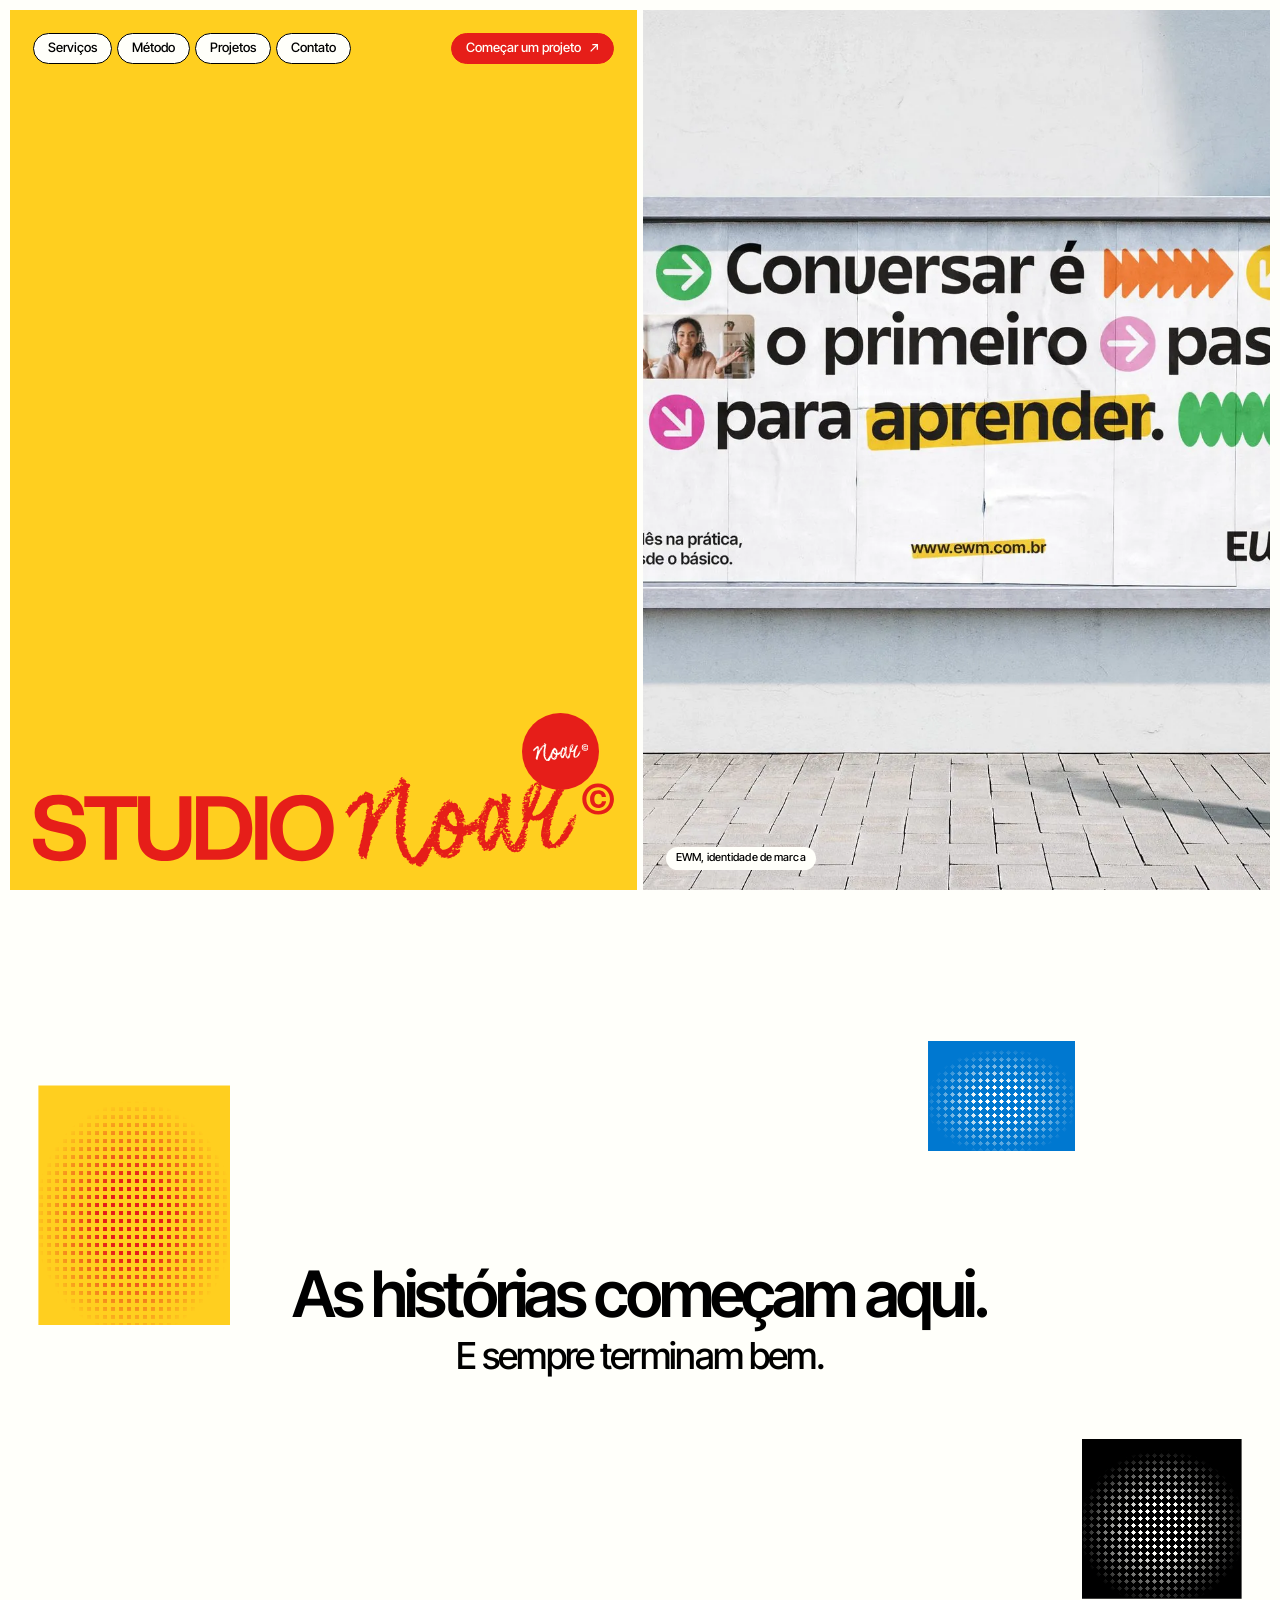
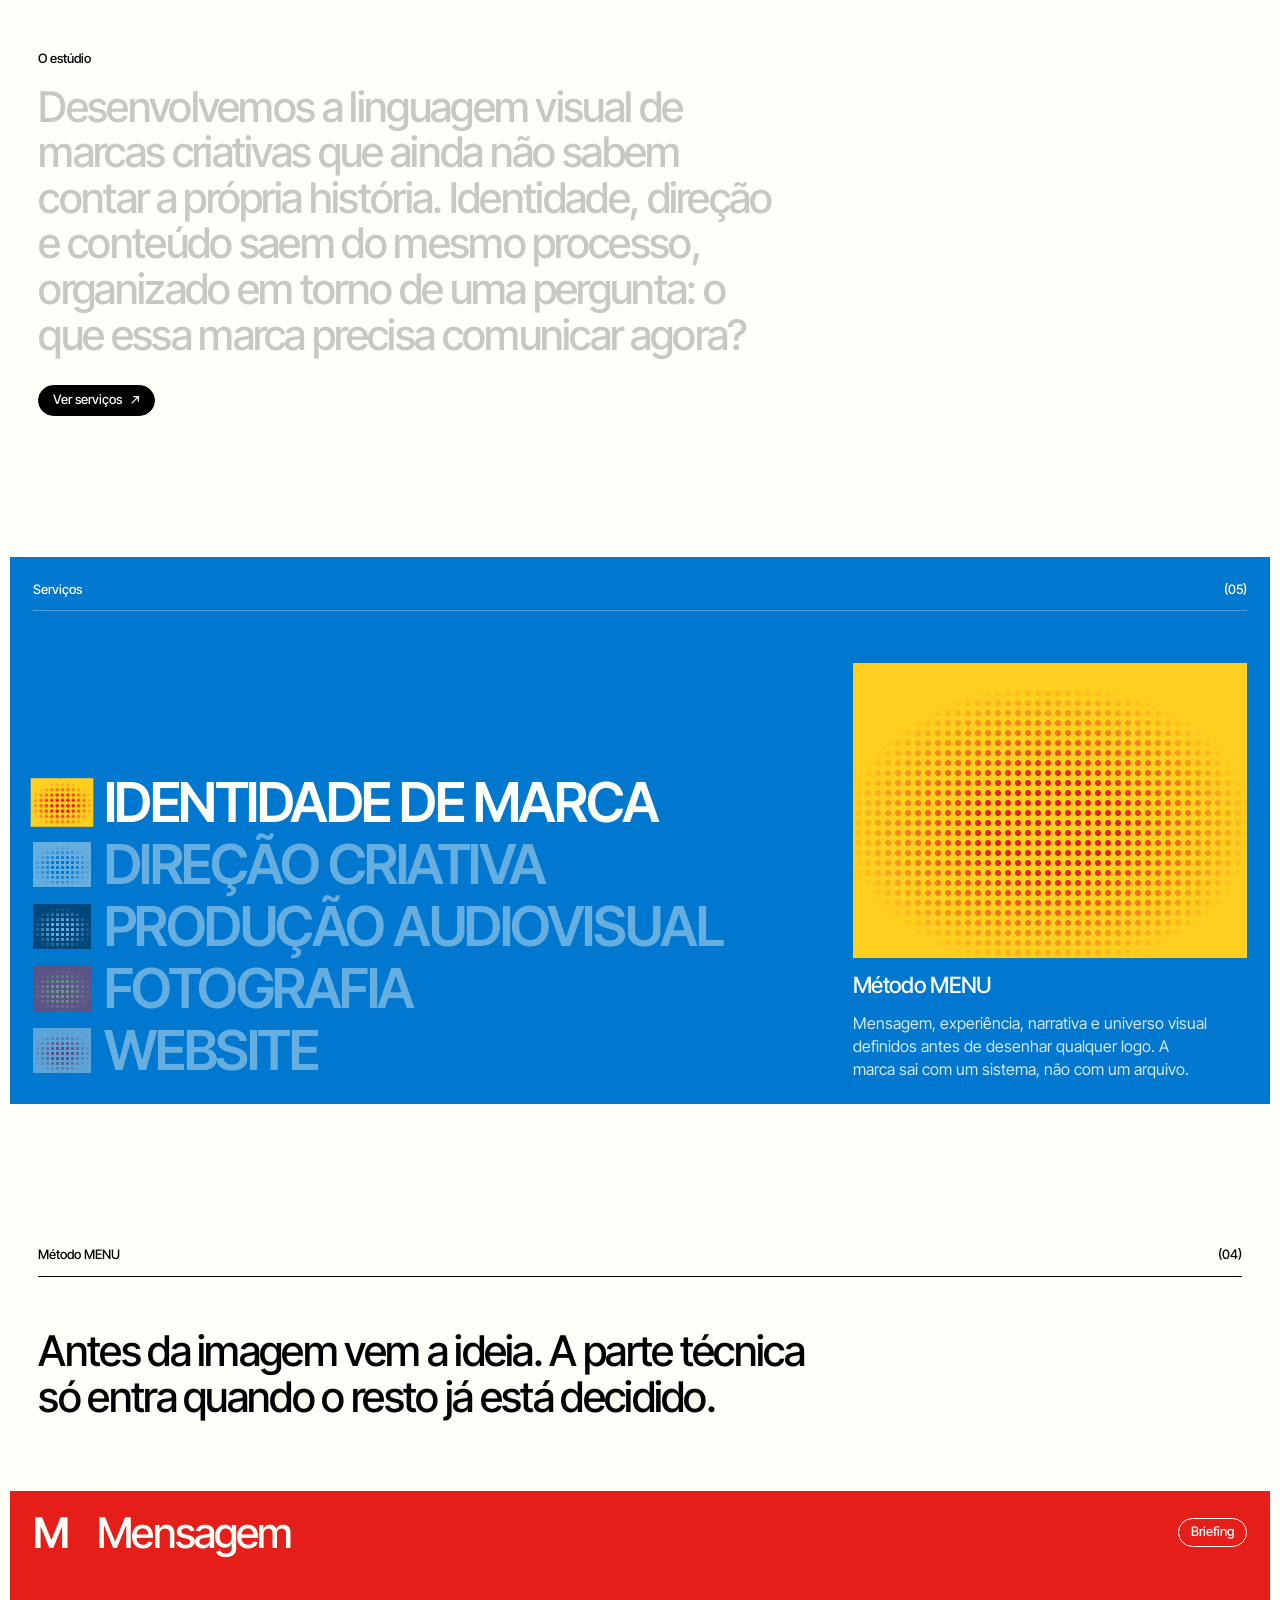
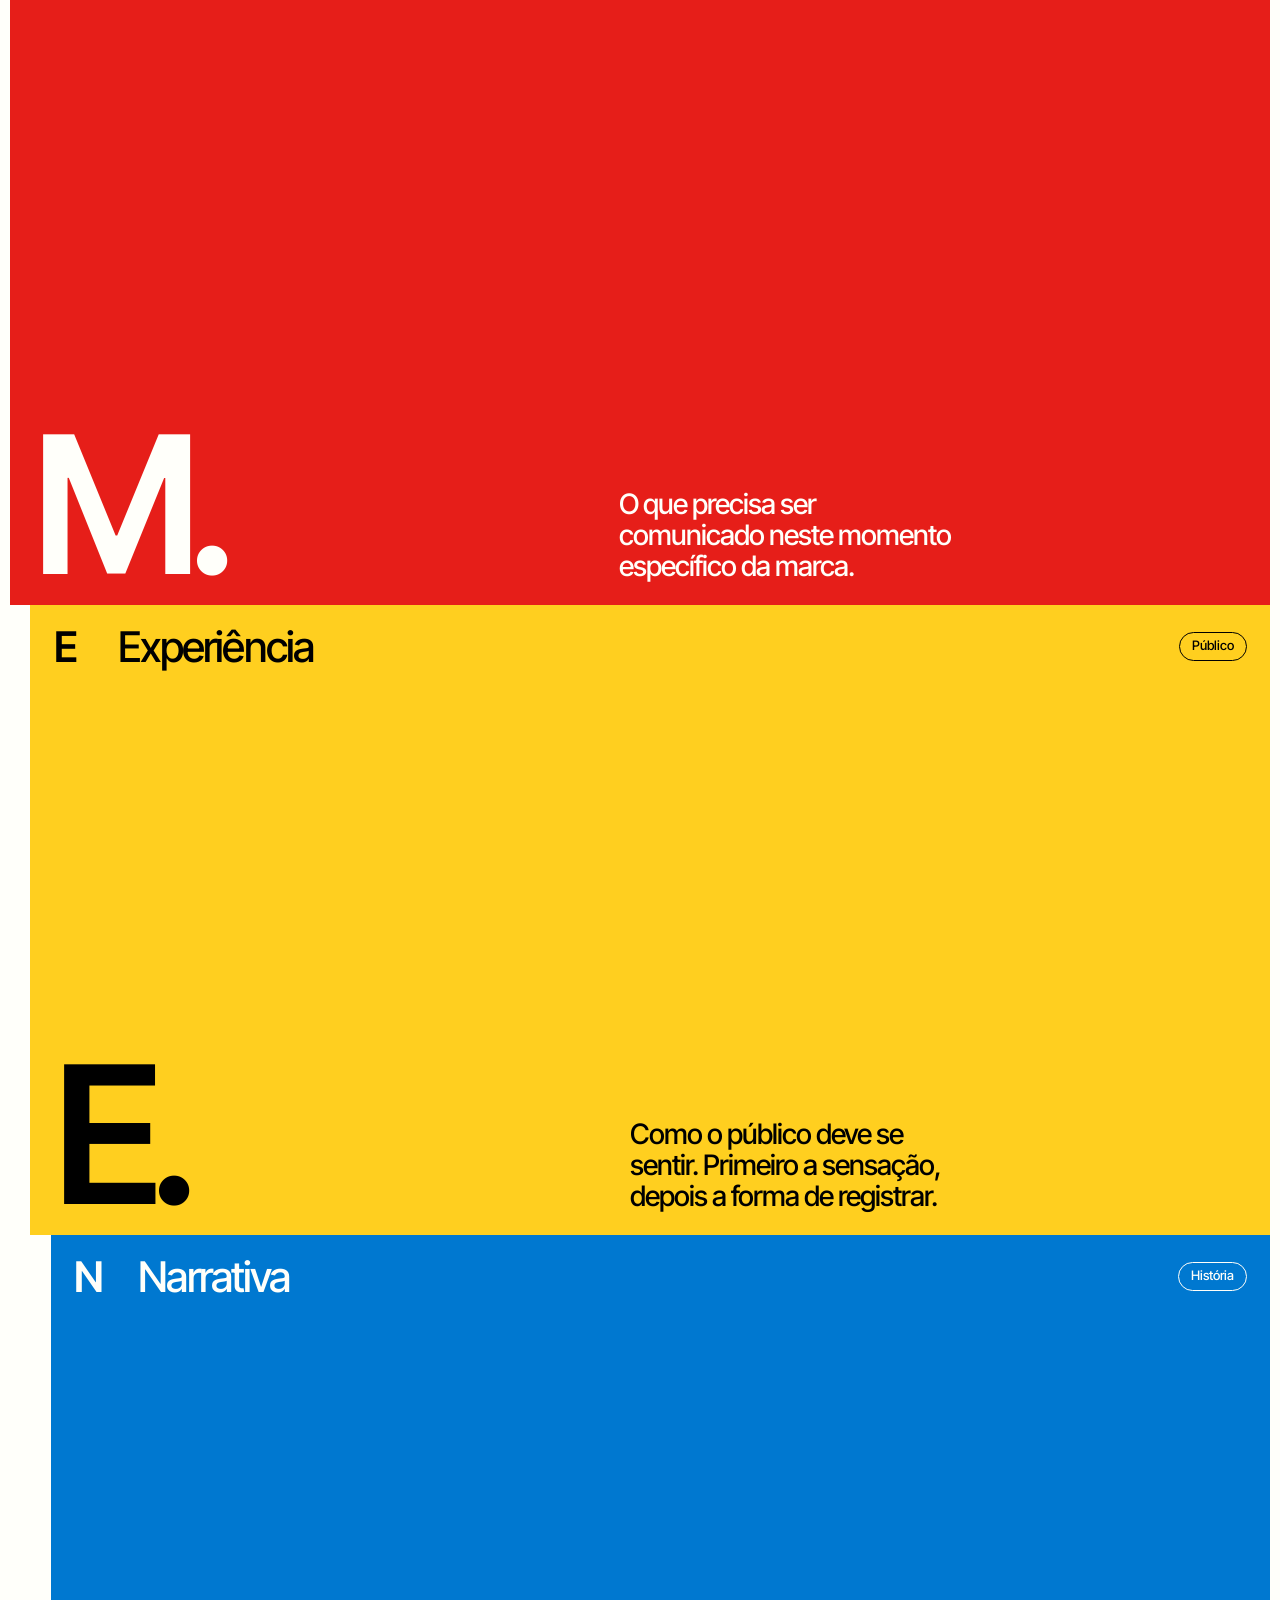
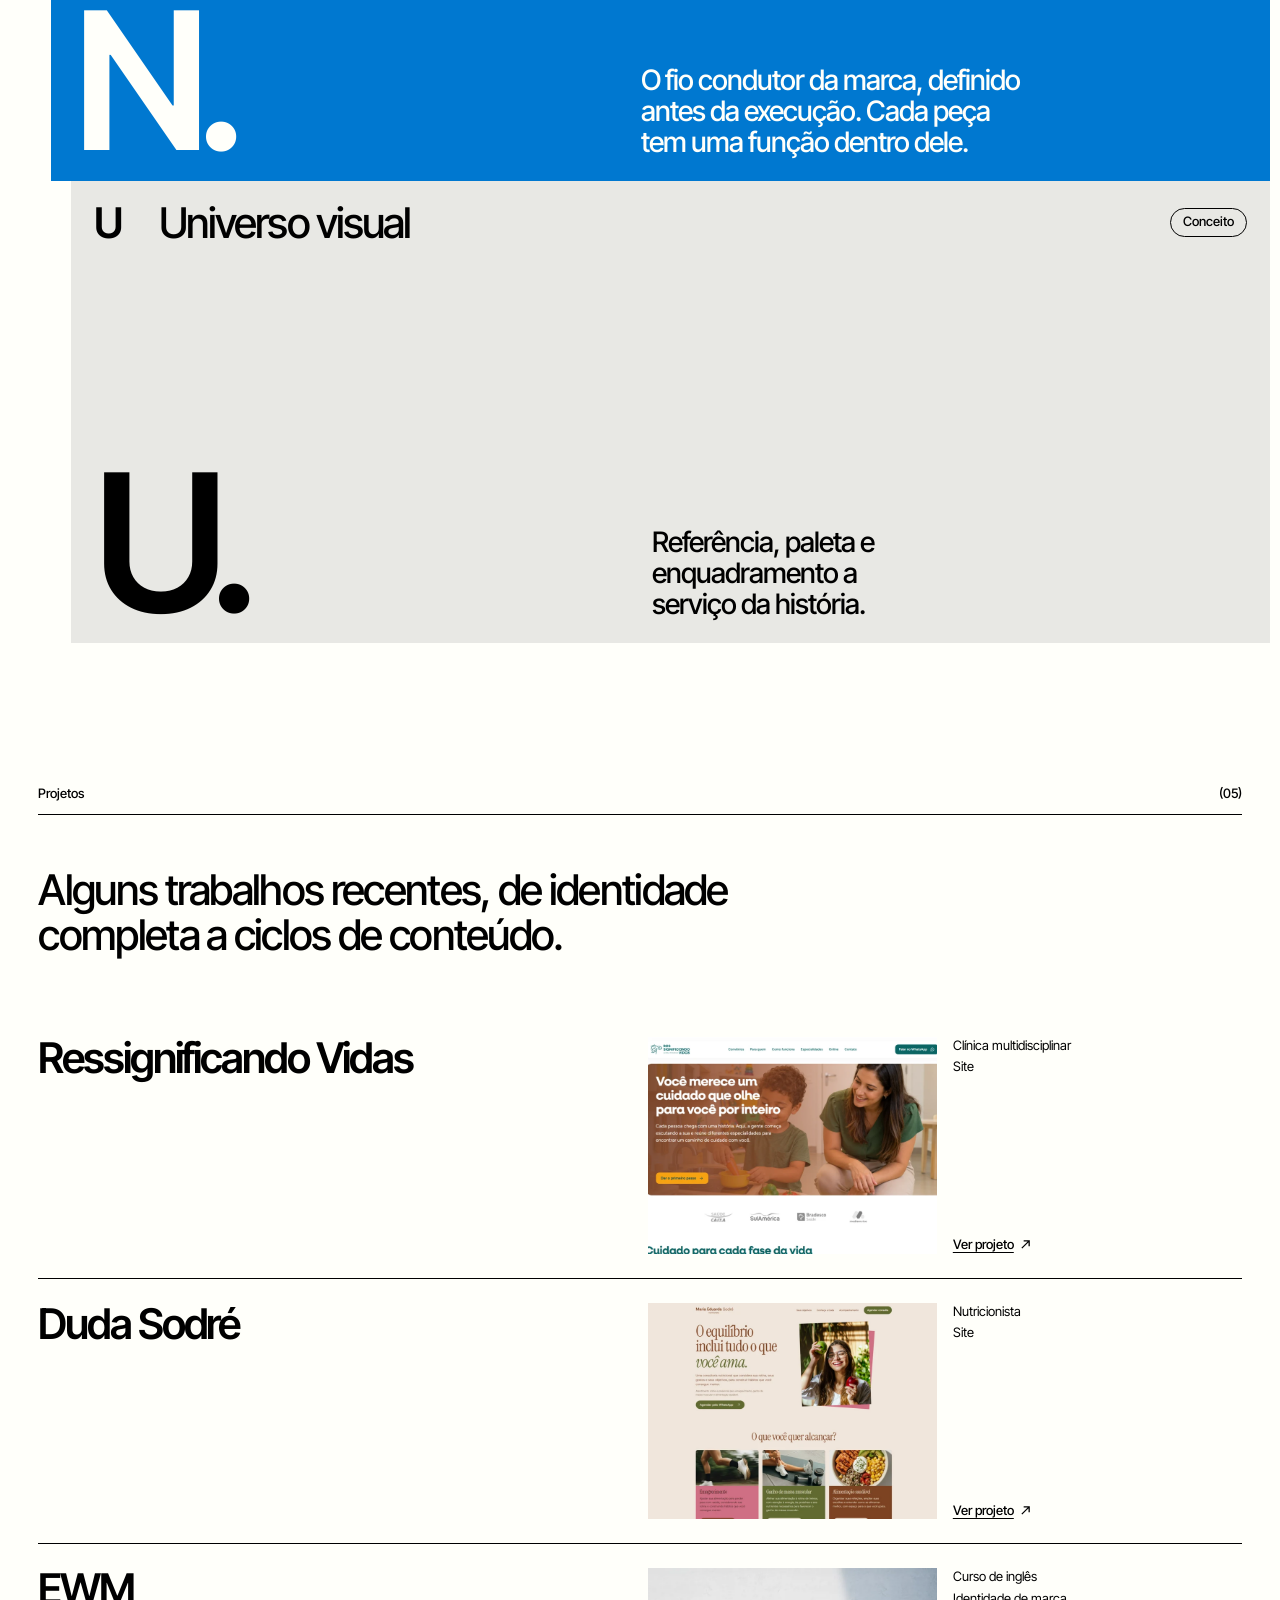
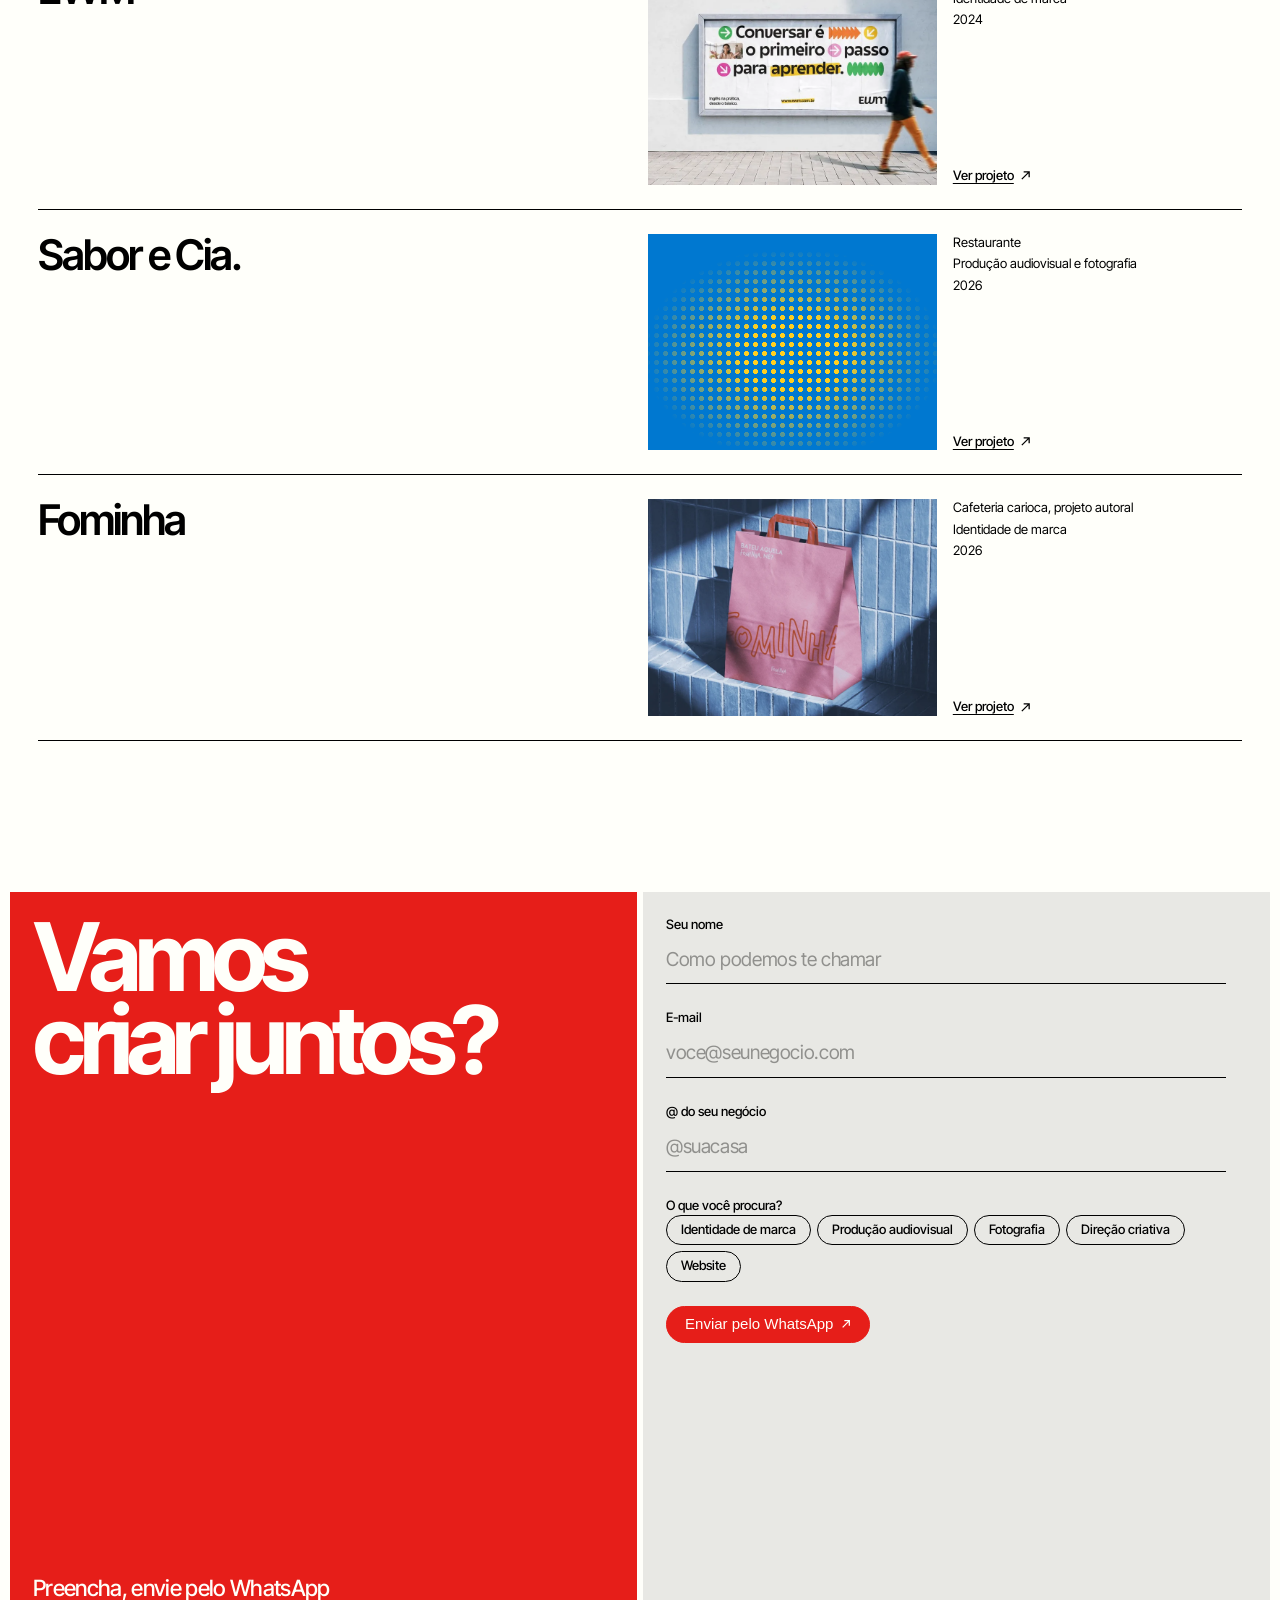
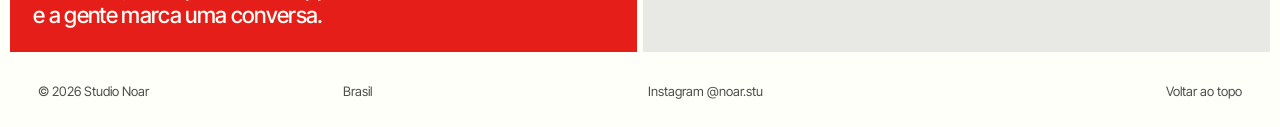
==== commit fa0d816c: "Apresenta Fominha com aplicações reais e sequência das camisas" ====
--- a/index.html
+++ b/index.html
@@ -4,7 +4,7 @@
 <meta charset="utf-8">
 <meta name="viewport" content="width=device-width, initial-scale=1">
 <title>Studio Noar | Identidade de marca, direção criativa e sites</title>
-<meta name="description" content="Studio Noar. Identidade de marca, direção criativa, fotografia, produção audiovisual e sites. Conheça os projetos EWM, Duda Sodré e Clínica Ressignificando Vidas.">
+<meta name="description" content="Studio Noar. Identidade de marca, direção criativa, fotografia, produção audiovisual e sites. Conheça os projetos EWM, Fominha, Duda Sodré e Clínica Ressignificando Vidas.">
 <meta property="og:title" content="Studio Noar">
 <meta property="og:description" content="Identidade de marca, conteúdo e sites para marcas criativas.">
 <meta property="og:type" content="website">
@@ -15,7 +15,7 @@
 <meta property="og:image:alt" content="Logo Studio Noar em vermelho sobre fundo amarelo">
 <meta name="twitter:card" content="summary_large_image">
 <link rel="canonical" href="https://studionoar.com/">
-<script type="application/ld+json">{"@context": "https://schema.org", "@type": "ProfessionalService", "name": "Studio Noar", "url": "https://studionoar.com/", "logo": "https://studionoar.com/apple-touch-icon.png", "image": "https://studionoar.com/assets/img/og-image.jpg", "description": "Estúdio criativo de identidade de marca, direção criativa, fotografia, produção audiovisual e sites. Projetos selecionados: EWM, Duda Sodré e Clínica Ressignificando Vidas.", "telephone": "+55 22 99213-2258", "areaServed": {"@type": "Country", "name": "Brasil"}, "sameAs": ["https://www.instagram.com/noar.stu/"], "knowsAbout": ["Identidade de marca", "Direção criativa", "Produção audiovisual", "Fotografia", "Website"], "hasOfferCatalog": {"@type": "OfferCatalog", "name": "Serviços", "itemListElement": [{"@type": "Offer", "itemOffered": {"@type": "Service", "name": "Identidade de marca"}}, {"@type": "Offer", "itemOffered": {"@type": "Service", "name": "Direção criativa"}}, {"@type": "Offer", "itemOffered": {"@type": "Service", "name": "Produção audiovisual"}}, {"@type": "Offer", "itemOffered": {"@type": "Service", "name": "Fotografia"}}, {"@type": "Offer", "itemOffered": {"@type": "Service", "name": "Website"}}]}}</script>
+<script type="application/ld+json">{"@context": "https://schema.org", "@type": "ProfessionalService", "name": "Studio Noar", "url": "https://studionoar.com/", "logo": "https://studionoar.com/apple-touch-icon.png", "image": "https://studionoar.com/assets/img/og-image.jpg", "description": "Estúdio criativo de identidade de marca, direção criativa, fotografia, produção audiovisual e sites. Projetos selecionados: EWM, Fominha, Duda Sodré e Clínica Ressignificando Vidas.", "telephone": "+55 22 99213-2258", "areaServed": {"@type": "Country", "name": "Brasil"}, "sameAs": ["https://www.instagram.com/noar.stu/"], "knowsAbout": ["Identidade de marca", "Direção criativa", "Produção audiovisual", "Fotografia", "Website"], "hasOfferCatalog": {"@type": "OfferCatalog", "name": "Serviços", "itemListElement": [{"@type": "Offer", "itemOffered": {"@type": "Service", "name": "Identidade de marca"}}, {"@type": "Offer", "itemOffered": {"@type": "Service", "name": "Direção criativa"}}, {"@type": "Offer", "itemOffered": {"@type": "Service", "name": "Produção audiovisual"}}, {"@type": "Offer", "itemOffered": {"@type": "Service", "name": "Fotografia"}}, {"@type": "Offer", "itemOffered": {"@type": "Service", "name": "Website"}}]}}</script>
 <link rel="icon" type="image/png" sizes="32x32" href="favicon-32.png">
 <link rel="icon" type="image/svg+xml" href="favicon.svg">
 <link rel="apple-touch-icon" href="apple-touch-icon.png">
@@ -61,6 +61,7 @@
     <div class="panel panel-img">
       <div class="reel" aria-roledescription="carrossel" aria-label="Projetos do estúdio">
         <figure class="on"><img src="assets/img/projetos/ewm/01-outdoor.webp" alt="Cartaz de rua da EWM" fetchpriority="high" decoding="async"><figcaption>EWM, identidade de marca</figcaption></figure>
+        <figure><img src="assets/img/projetos/fominha/sacola-3.webp" alt="Sacola Fominha sobre azulejos azuis" loading="lazy" decoding="async"><figcaption>Fominha, identidade de marca</figcaption></figure>
         <figure><img src="assets/img/projetos/crv/capa-v2.webp" alt="Site da Clínica Ressignificando Vidas" loading="lazy" decoding="async"><figcaption>Ressignificando Vidas, site</figcaption></figure>
         <figure><img src="assets/img/projetos/duda/capa.webp" alt="Interface do site da nutricionista Duda Sodré" loading="lazy" decoding="async"><figcaption>Duda Sodré, site</figcaption></figure>
         <figure><img src="assets/img/projetos/ewm/04-site.webp" alt="Site da EWM num notebook" loading="lazy" decoding="async"><figcaption>EWM, identidade de marca</figcaption></figure>
@@ -182,7 +183,7 @@
       </button></li>
       <li><button class="prow" type="button" aria-haspopup="dialog" data-open="proj-2">
         <span class="pname">Fominha</span>
-        <span class="ht thumb" style="--bg:var(--red);--c:var(--cream);--s:9px;--lc:var(--cream)" aria-hidden="true"></span>
+        <span class="thumb thumb-frame"><img src="assets/img/projetos/fominha/capa.webp" alt="" width="900" height="600" loading="lazy"></span>
         <span class="pmeta"><span>Cafeteria carioca, projeto autoral</span><span>Identidade de marca</span><span>2026</span><span class="more">Ver projeto <svg viewBox="0 0 12 12" fill="none" stroke="currentColor" stroke-width="1.4" aria-hidden="true"><path d="M2 10 10 2M4 2h6v6"/></svg></span></span>
       </button></li>
     </ol>
@@ -223,7 +224,7 @@
   <a href="#inicio">Voltar ao topo</a>
 </footer>
 
-<!-- Projetos completos: abrem ao clicar na lista. Sabor e Cia. e Fominha ainda são exemplos -->
+<!-- Projetos completos: abrem ao clicar na lista. Sabor e Cia. ainda é exemplo. -->
   <dialog class="pdialog" id="proj-crv" style="--bg:var(--cream)" aria-label="Site Ressignificando Vidas">
     <div class="pbar"><span class="small">Ressignificando Vidas, site</span><button class="pclose" type="button">Fechar</button></div>
     <article class="case wrap">
@@ -295,25 +296,25 @@
       </dl>
     </article>
   </dialog>
-  <dialog class="pdialog" id="proj-2" style="--bg:var(--blue);--fg:var(--cream)" aria-label="Fominha">
-    <div class="pbar"><span class="small">Projeto 02</span><button class="pclose" type="button">Fechar</button></div>
-    <article class="project wrap">
-      <header>
+  <dialog class="pdialog" id="proj-2" style="--bg:var(--cream)" aria-label="Fominha">
+    <div class="pbar"><span class="small">Fominha, identidade de marca</span><button class="pclose" type="button">Fechar</button></div>
+    <article class="case wrap">
+      <header class="case-head">
         <h3>Fominha</h3>
-        <p class="meta small">Cafeteria carioca, projeto autoral<br>Identidade de marca</p>
-        <p class="desc">Conceito de marca desenvolvido com o Método MENU, da mensagem ao universo visual, para uma cafeteria de bairro.</p>
-      </header>
-      <div class="thumbs">
-        <figure class="ht" style="--bg:var(--yellow);--c:var(--blue);--x:55%;--y:55%"><figcaption>Embalagem</figcaption></figure>
-        <figure class="ht" style="--bg:var(--cream);--c:var(--red);--x:40%;--y:50%;--s:7px"><figcaption>Cardápio</figcaption></figure>
-      </div>
-      <figure class="ht hero-img" style="--bg:var(--red);--c:var(--cream);--s:12px;--x:48%;--y:56%;--lc:var(--cream)"><figcaption>Fachada</figcaption></figure>
-      <dl>
-        <div><dt>Escopo</dt><dd>Identidade completa</dd></div>
-        <div><dt>Método</dt><dd>MENU</dd></div>
-        <div><dt>Tipo</dt><dd>Autoral</dd></div>
-        <div><dt>Ano</dt><dd>2026</dd></div>
-      </dl>
+        <dl class="case-meta"><div><dt>Projeto</dt><dd>Fominha</dd></div><div><dt>Serviço</dt><dd>Identidade de marca</dd></div><div><dt>Tipo</dt><dd>Autoral</dd></div></dl>
+        <div class="case-text"><div><h4>O projeto</h4><p>Uma identidade para uma cafeteria de bairro. O universo do Fominha aparece nos pôsteres, na embalagem, na sacola e nas camisas.</p></div><div><h4>As aplicações</h4><p>Cor, tipografia e ilustração conectam as peças. Do balcão à roupa, a marca ganha diferentes formas de aparecer no dia a dia.</p></div></div>
+      </header>
+      <div class="gallery">
+<figure class="full"><img src="assets/img/projetos/fominha/sacola-3.webp" alt="Sacola rosa Fominha sobre azulejos azuis" width="2000" height="1334" loading="lazy" decoding="async"></figure>
+<div class="pair" style="--a:0.6665;--b:0.6665"><figure><img src="assets/img/projetos/fominha/poster-2.webp" alt="Pôster amarelo Fominha sobre bancada de azulejos" width="1333" height="2000" loading="lazy" decoding="async"></figure><figure><img src="assets/img/projetos/fominha/poster-4.webp" alt="Pôster azul Fominha apoiado em sofá laranja" width="1333" height="2000" loading="lazy" decoding="async"></figure></div>
+<figure class="full"><img src="assets/img/projetos/fominha/pacote-2.webp" alt="Embalagem rosa Fominha com sanduíche" width="2000" height="1500" loading="lazy" decoding="async"></figure>
+<div class="fominha-shirts" role="button" tabindex="0" aria-label="Pausar sequência das três camisas Fominha" aria-pressed="false">
+<img src="assets/img/projetos/fominha/camisa-2.webp" alt="Camisa Fominha nas cores preta" width="2000" height="2000" loading="lazy" decoding="async">
+<img src="assets/img/projetos/fominha/camisa-3.webp" alt="Camisa Fominha nas cores vermelha" width="2000" height="2000" loading="lazy" decoding="async">
+<img src="assets/img/projetos/fominha/camisa-4.webp" alt="Camisa Fominha nas cores azul" width="2000" height="2000" loading="lazy" decoding="async">
+</div>
+<div class="pair" style="--a:0.7465;--b:0.6665"><figure><img src="assets/img/projetos/fominha/prato-2.webp" alt="Aplicação amarela Fominha na mesa de café" width="1493" height="2000" loading="lazy" decoding="async"></figure><figure><img src="assets/img/projetos/fominha/camisa-1.webp" alt="Camisa branca Fominha em uso no atendimento" width="1333" height="2000" loading="lazy" decoding="async"></figure></div>
+      </div>
     </article>
   </dialog>
 
--- a/assets/css/style.css
+++ b/assets/css/style.css
@@ -355,3 +355,16 @@
 .duda-details figcaption{font-size:14px;line-height:1.4;margin-top:12px}
 .duda-visit{margin-block:16px 32px}
 @media(max-width:700px){.duda-details{grid-template-columns:1fr;gap:32px}}
+
+/* Camisas Fominha: cada aplicação entra sobre a anterior. */
+.fominha-shirts{position:relative;aspect-ratio:1;overflow:hidden;cursor:pointer;touch-action:pan-y}
+.fominha-shirts img{position:absolute;inset:0;width:100%;height:100%;object-fit:contain;transition:none;transform:none}
+.fominha-shirts img:nth-child(n+2){animation:fominha-cover 8.4s cubic-bezier(.32,.72,0,1) infinite both;animation-play-state:paused}
+.fominha-shirts img:nth-child(3){animation-name:fominha-cover-third}
+.fominha-shirts img:nth-child(4){animation-name:fominha-cover-return}
+.fominha-shirts.is-playing img{animation-play-state:running}
+.fominha-shirts:focus-visible{outline:3px solid var(--blue);outline-offset:4px}
+@keyframes fominha-cover{0%,24%{clip-path:inset(100% 0 0)}33%,100%{clip-path:inset(0)}}
+@keyframes fominha-cover-third{0%,56%{clip-path:inset(100% 0 0)}65%,100%{clip-path:inset(0)}}
+@keyframes fominha-cover-return{0%,89%{clip-path:inset(100% 0 0)}100%{clip-path:inset(0)}}
+@media(prefers-reduced-motion:reduce){.fominha-shirts img:nth-child(n+2){display:none}}
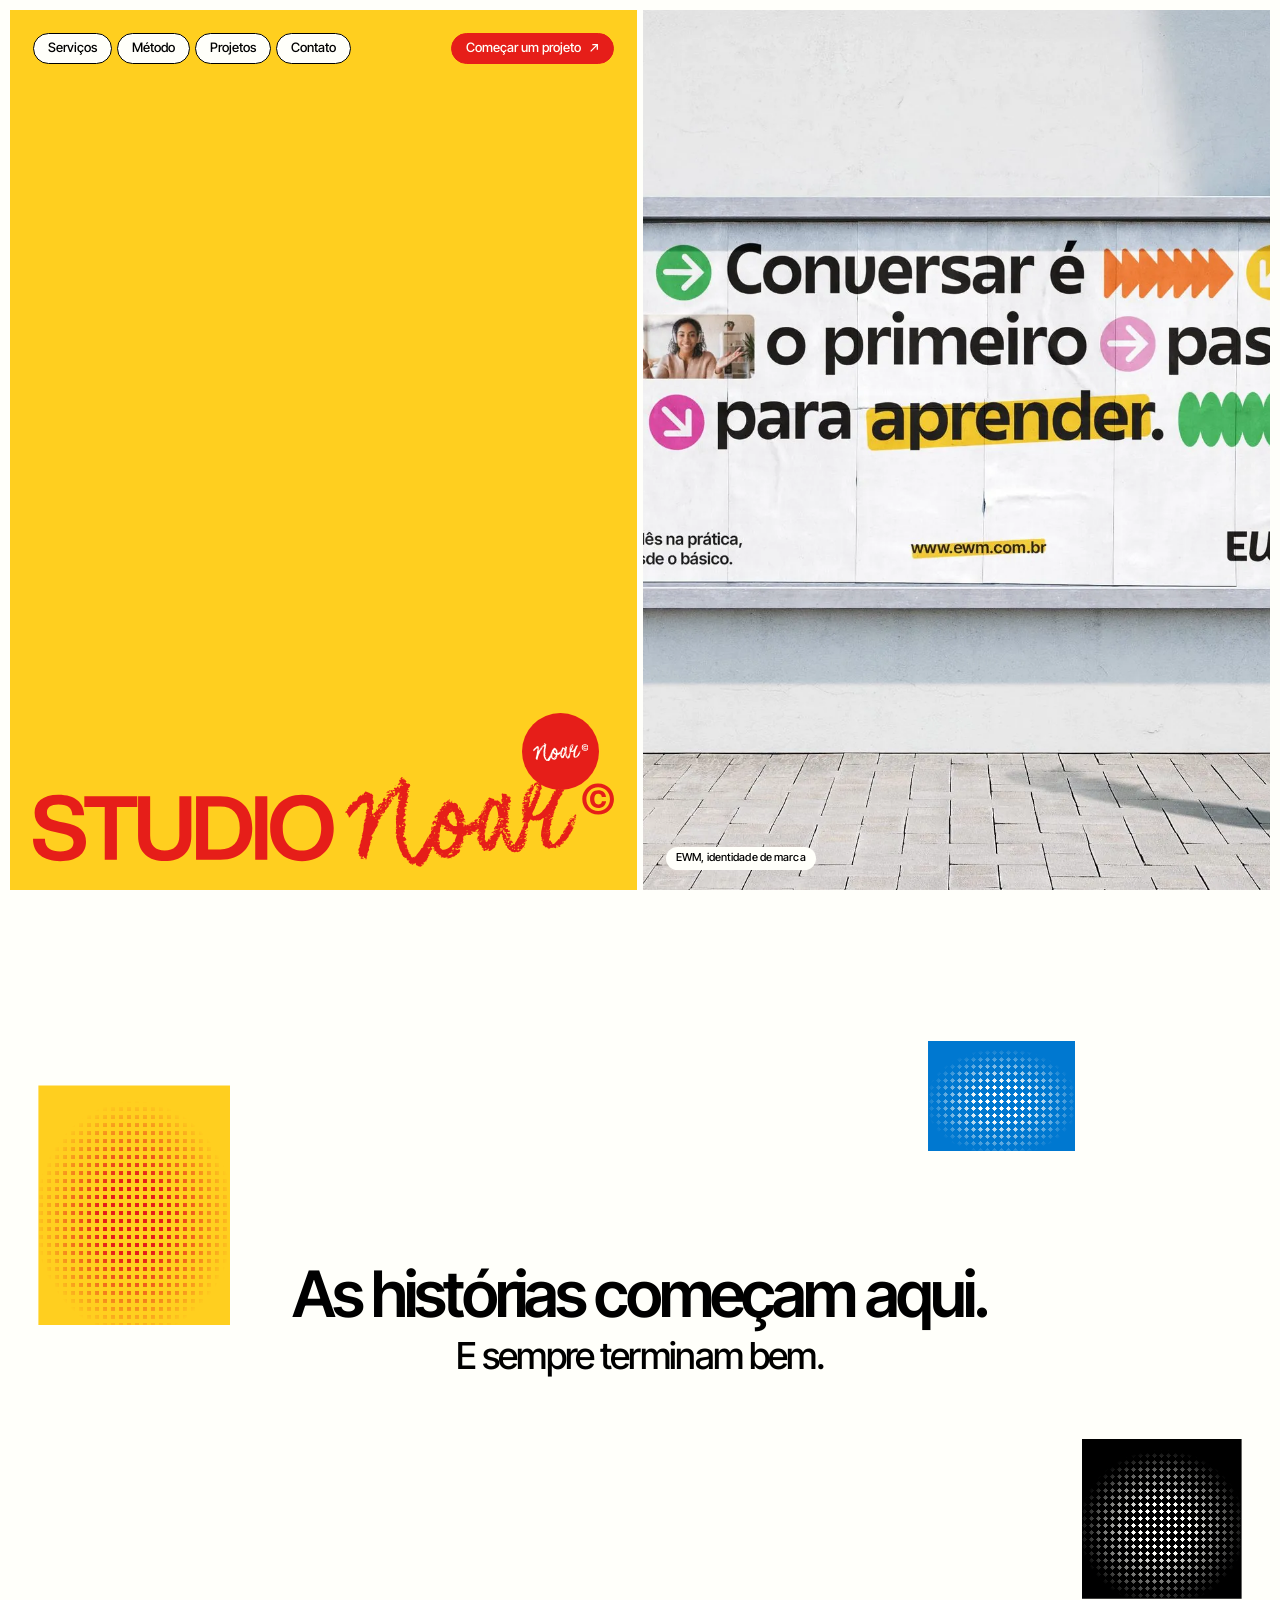
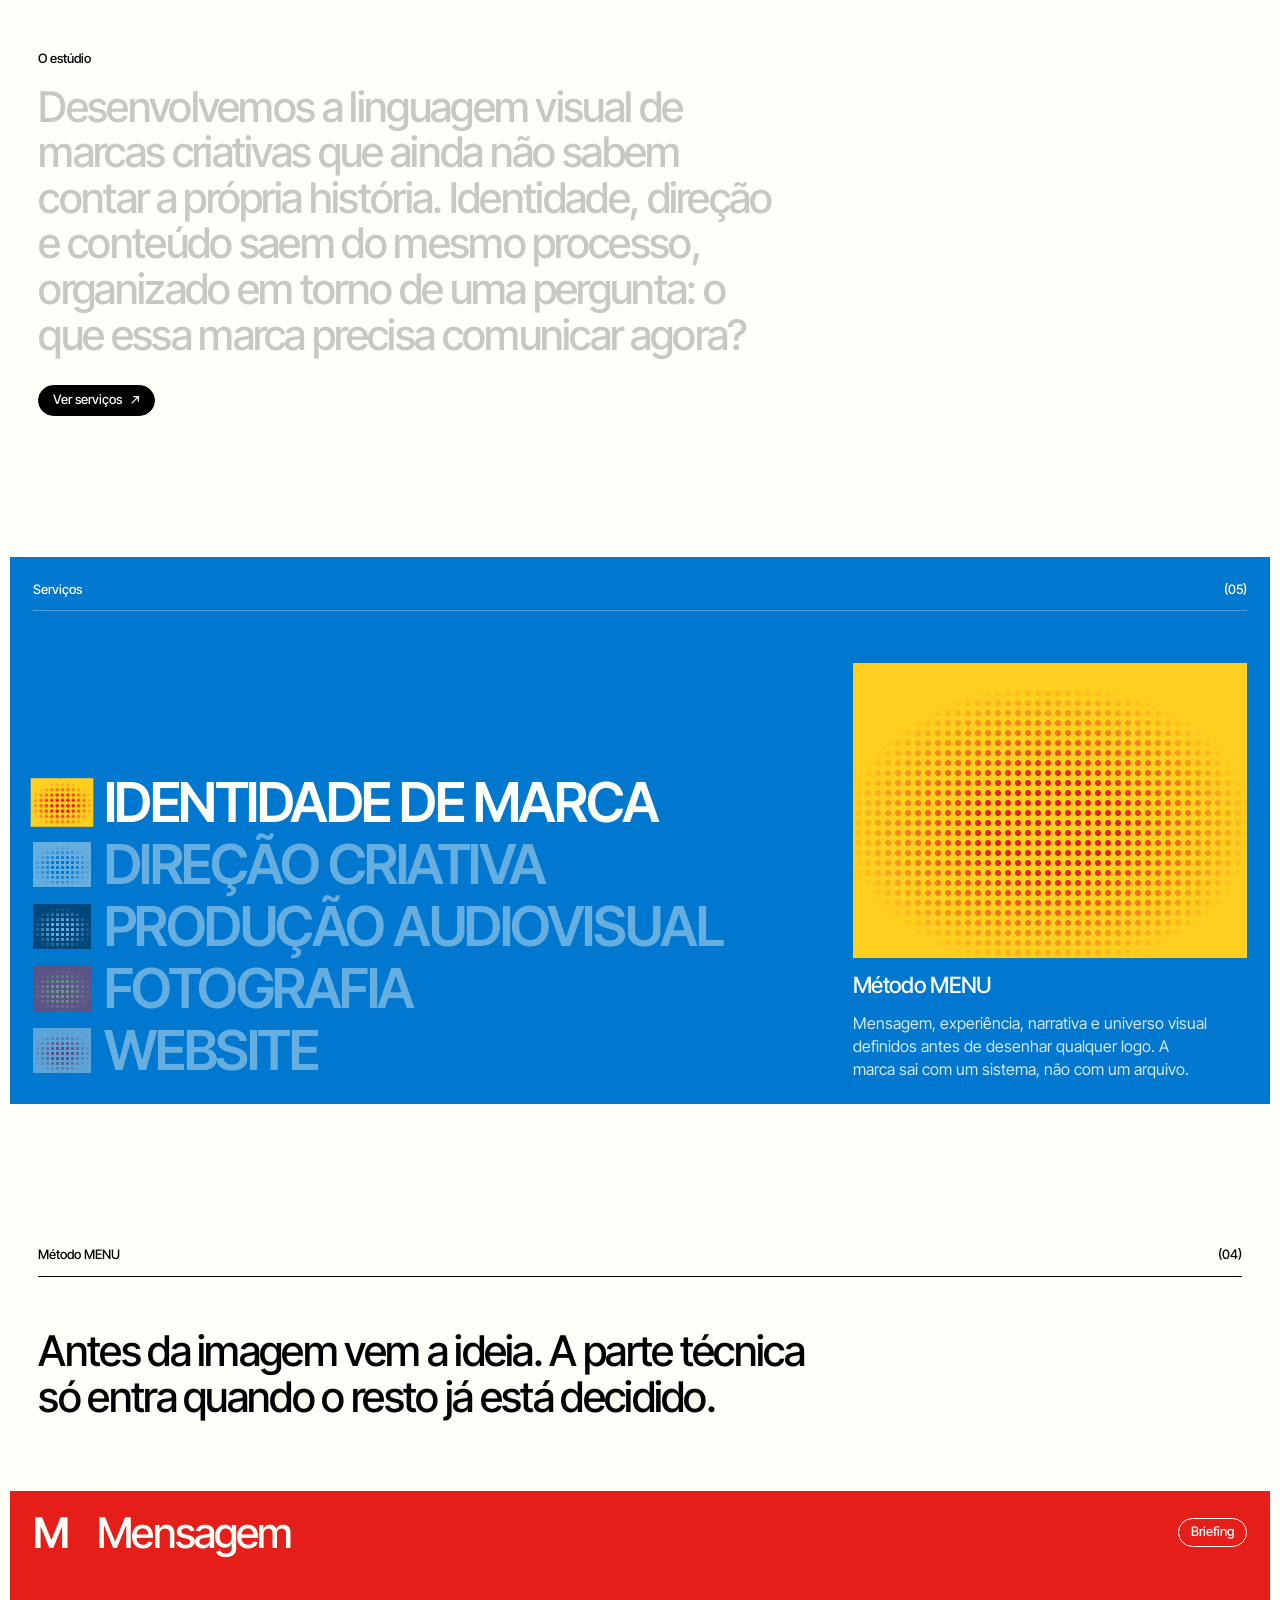
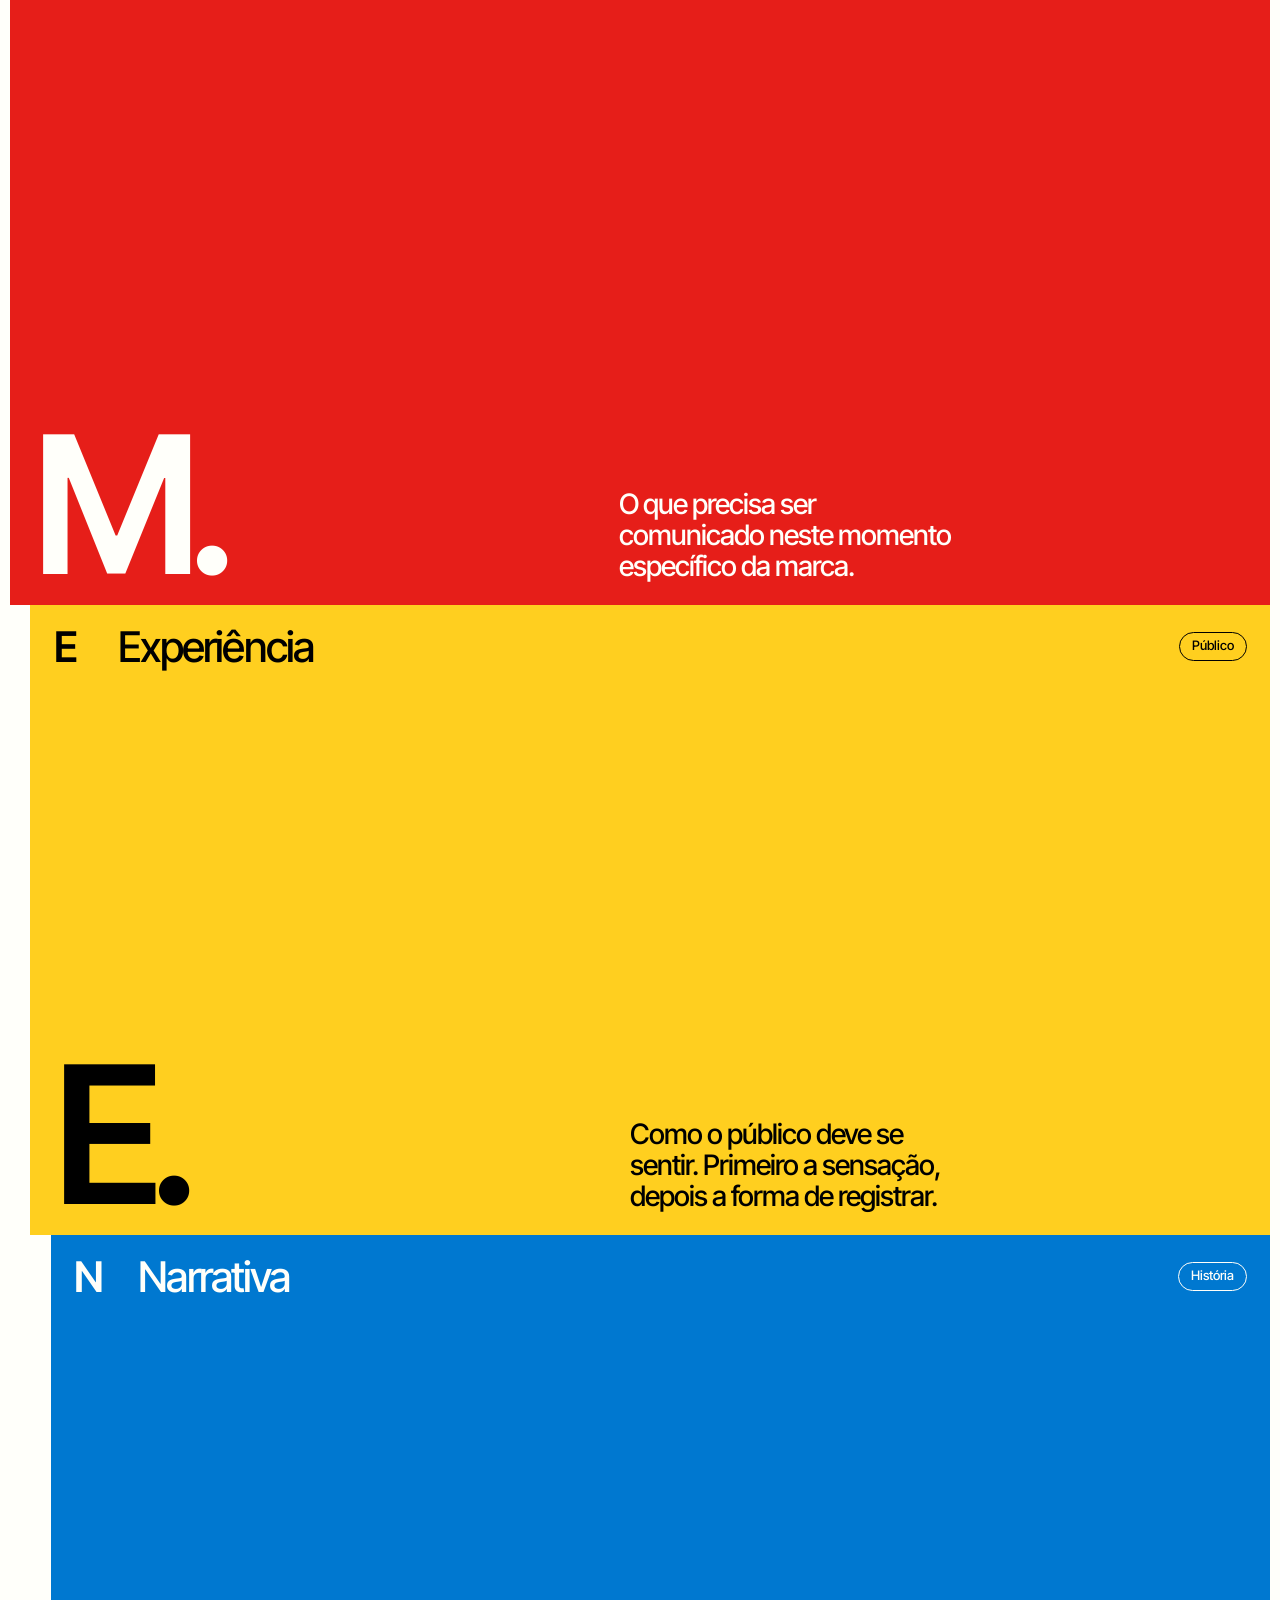
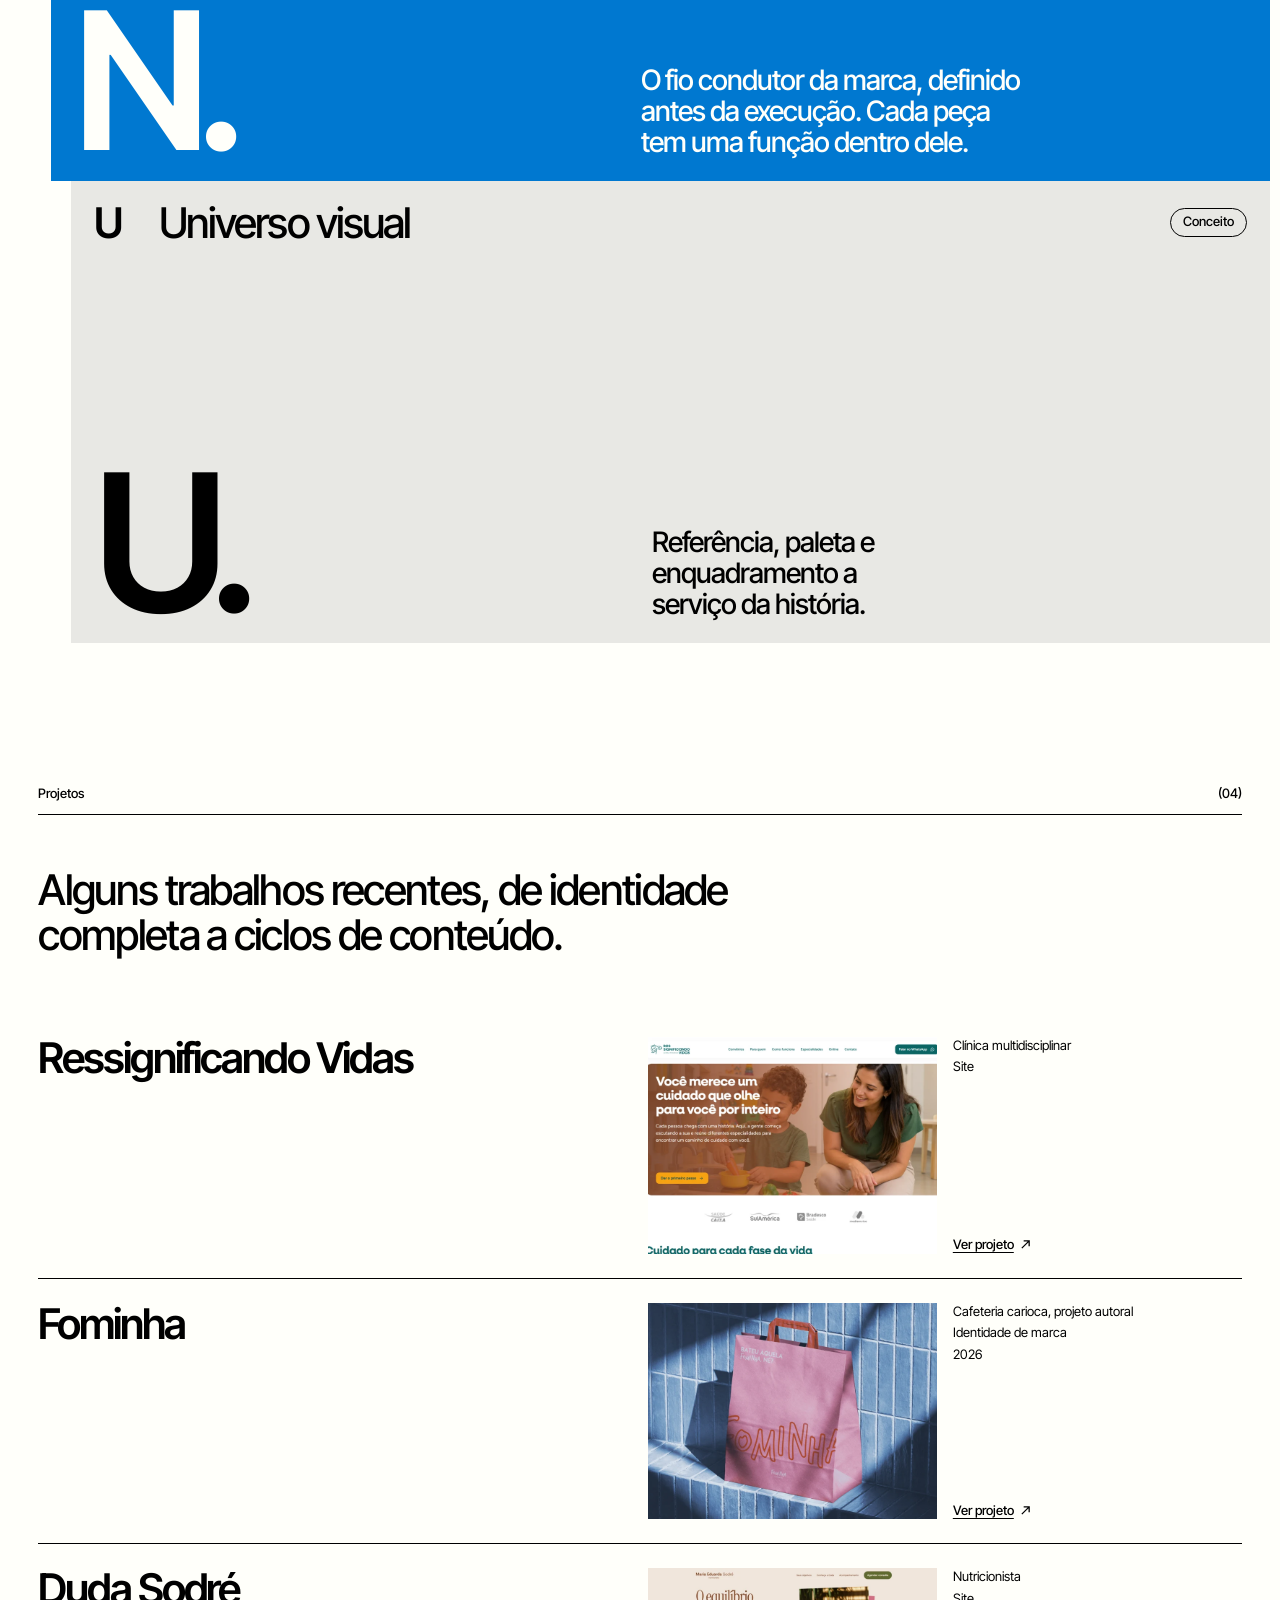
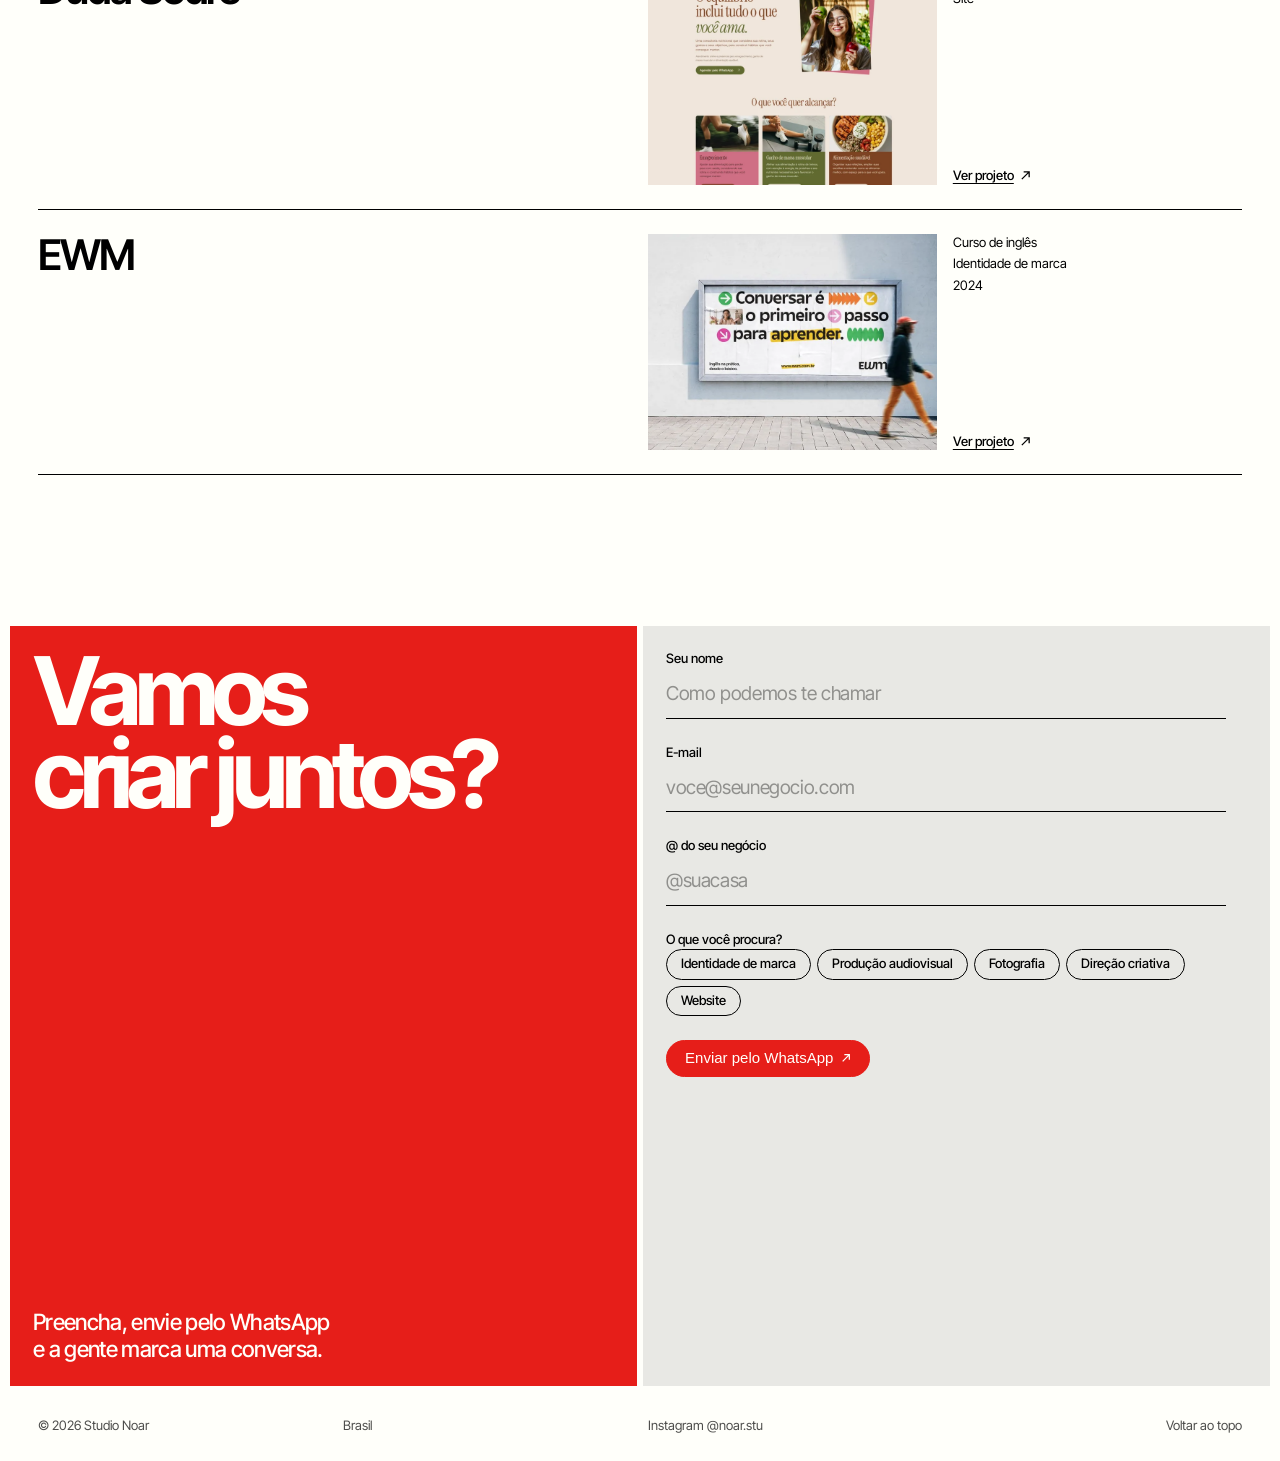
==== commit 48f70186: "Remove Sabor e Cia e reposiciona Fominha no portfólio" ====
--- a/index.html
+++ b/index.html
@@ -156,7 +156,7 @@
   <!-- 5. PROJETOS: clique para ver o projeto completo -->
   <section class="wrap section" id="projetos" aria-labelledby="proj-t">
     <div class="sec-head">
-      <div class="sec-top"><h2 id="proj-t">Projetos</h2><span aria-hidden="true">(05)</span></div>
+      <div class="sec-top"><h2 id="proj-t">Projetos</h2><span aria-hidden="true">(04)</span></div>
       <p class="say fade">Alguns trabalhos recentes, de identidade completa a ciclos de conteúdo.</p>
     </div>
     <ol class="plist sec-body fade">
@@ -165,26 +165,20 @@
         <span class="thumb thumb-frame"><img src="assets/img/projetos/crv/capa-v2.webp" alt="" width="900" height="600" loading="lazy"></span>
         <span class="pmeta"><span>Clínica multidisciplinar</span><span>Site</span><span class="more">Ver projeto <svg viewBox="0 0 12 12" fill="none" stroke="currentColor" stroke-width="1.4" aria-hidden="true"><path d="M2 10 10 2M4 2h6v6"/></svg></span></span>
       </button></li>
+      <li><button class="prow" type="button" aria-haspopup="dialog" data-open="proj-2">
+        <span class="pname">Fominha</span>
+        <span class="thumb thumb-frame"><img src="assets/img/projetos/fominha/capa.webp" alt="" width="900" height="600" loading="lazy"></span>
+        <span class="pmeta"><span>Cafeteria carioca, projeto autoral</span><span>Identidade de marca</span><span>2026</span><span class="more">Ver projeto <svg viewBox="0 0 12 12" fill="none" stroke="currentColor" stroke-width="1.4" aria-hidden="true"><path d="M2 10 10 2M4 2h6v6"/></svg></span></span>
+      </button></li>
       <li><button class="prow" type="button" aria-haspopup="dialog" data-open="proj-duda">
         <span class="pname">Duda Sodré</span>
         <span class="thumb thumb-frame"><img src="assets/img/projetos/duda/capa.webp" alt="" width="900" height="600" loading="lazy"></span>
         <span class="pmeta"><span>Nutricionista</span><span>Site</span><span class="more">Ver projeto <svg viewBox="0 0 12 12" fill="none" stroke="currentColor" stroke-width="1.4" aria-hidden="true"><path d="M2 10 10 2M4 2h6v6"/></svg></span></span>
       </button></li>
-
       <li><button class="prow" type="button" aria-haspopup="dialog" data-open="proj-ewm">
         <span class="pname">EWM</span>
         <span class="thumb thumb-frame"><img src="assets/img/projetos/ewm/capa.webp" alt="" width="900" height="600" loading="lazy"></span>
         <span class="pmeta"><span>Curso de inglês</span><span>Identidade de marca</span><span>2024</span><span class="more">Ver projeto <svg viewBox="0 0 12 12" fill="none" stroke="currentColor" stroke-width="1.4" aria-hidden="true"><path d="M2 10 10 2M4 2h6v6"/></svg></span></span>
-      </button></li>
-      <li><button class="prow" type="button" aria-haspopup="dialog" data-open="proj-1">
-        <span class="pname">Sabor e Cia.</span>
-        <span class="ht thumb" style="--bg:var(--blue);--c:var(--yellow);--s:9px;--lc:var(--cream)" aria-hidden="true"></span>
-        <span class="pmeta"><span>Restaurante</span><span>Produção audiovisual e fotografia</span><span>2026</span><span class="more">Ver projeto <svg viewBox="0 0 12 12" fill="none" stroke="currentColor" stroke-width="1.4" aria-hidden="true"><path d="M2 10 10 2M4 2h6v6"/></svg></span></span>
-      </button></li>
-      <li><button class="prow" type="button" aria-haspopup="dialog" data-open="proj-2">
-        <span class="pname">Fominha</span>
-        <span class="thumb thumb-frame"><img src="assets/img/projetos/fominha/capa.webp" alt="" width="900" height="600" loading="lazy"></span>
-        <span class="pmeta"><span>Cafeteria carioca, projeto autoral</span><span>Identidade de marca</span><span>2026</span><span class="more">Ver projeto <svg viewBox="0 0 12 12" fill="none" stroke="currentColor" stroke-width="1.4" aria-hidden="true"><path d="M2 10 10 2M4 2h6v6"/></svg></span></span>
       </button></li>
     </ol>
   </section>
@@ -224,7 +218,7 @@
   <a href="#inicio">Voltar ao topo</a>
 </footer>
 
-<!-- Projetos completos: abrem ao clicar na lista. Sabor e Cia. ainda é exemplo. -->
+<!-- Projetos completos: abrem ao clicar na lista. -->
   <dialog class="pdialog" id="proj-crv" style="--bg:var(--cream)" aria-label="Site Ressignificando Vidas">
     <div class="pbar"><span class="small">Ressignificando Vidas, site</span><button class="pclose" type="button">Fechar</button></div>
     <article class="case wrap">
@@ -275,27 +269,6 @@
       </div>
     </article>
   </dialog>
-  <dialog class="pdialog" id="proj-1" style="--bg:var(--yellow)" aria-label="Sabor e Cia.">
-    <div class="pbar"><span class="small">Projeto 01</span><button class="pclose" type="button">Fechar</button></div>
-    <article class="project wrap">
-      <header>
-        <h3>Sabor e Cia.</h3>
-        <p class="meta small">Restaurante, 2026<br>Produção audiovisual e fotografia</p>
-        <p class="desc">Descrição curta do projeto: o que a casa precisava comunicar, qual foi o ângulo escolhido e o que mudou depois.</p>
-      </header>
-      <div class="thumbs">
-        <figure class="ht" style="--bg:var(--cream);--c:var(--red);--x:50%;--y:60%"><figcaption>Detalhe</figcaption></figure>
-        <figure class="ht" style="--bg:var(--red);--c:var(--ink);--x:45%;--y:40%;--lc:var(--cream)"><figcaption>Salão</figcaption></figure>
-      </div>
-      <figure class="ht hero-img" style="--bg:var(--blue);--c:var(--yellow);--s:12px;--x:52%;--y:62%;--lc:var(--cream)"><figcaption>Imagem principal</figcaption></figure>
-      <dl>
-        <div><dt>Escopo</dt><dd>Roteiro, captação, edição</dd></div>
-        <div><dt>Entregas</dt><dd>Vídeos editoriais e fotos</dd></div>
-        <div><dt>Ciclo</dt><dd>Mensal</dd></div>
-        <div><dt>Ano</dt><dd>2026</dd></div>
-      </dl>
-    </article>
-  </dialog>
   <dialog class="pdialog" id="proj-2" style="--bg:var(--cream)" aria-label="Fominha">
     <div class="pbar"><span class="small">Fominha, identidade de marca</span><button class="pclose" type="button">Fechar</button></div>
     <article class="case wrap">
@@ -309,9 +282,9 @@
 <div class="pair" style="--a:0.6665;--b:0.6665"><figure><img src="assets/img/projetos/fominha/poster-2.webp" alt="Pôster amarelo Fominha sobre bancada de azulejos" width="1333" height="2000" loading="lazy" decoding="async"></figure><figure><img src="assets/img/projetos/fominha/poster-4.webp" alt="Pôster azul Fominha apoiado em sofá laranja" width="1333" height="2000" loading="lazy" decoding="async"></figure></div>
 <figure class="full"><img src="assets/img/projetos/fominha/pacote-2.webp" alt="Embalagem rosa Fominha com sanduíche" width="2000" height="1500" loading="lazy" decoding="async"></figure>
 <div class="fominha-shirts" role="button" tabindex="0" aria-label="Pausar sequência das três camisas Fominha" aria-pressed="false">
-<img src="assets/img/projetos/fominha/camisa-2.webp" alt="Camisa Fominha nas cores preta" width="2000" height="2000" loading="lazy" decoding="async">
-<img src="assets/img/projetos/fominha/camisa-3.webp" alt="Camisa Fominha nas cores vermelha" width="2000" height="2000" loading="lazy" decoding="async">
-<img src="assets/img/projetos/fominha/camisa-4.webp" alt="Camisa Fominha nas cores azul" width="2000" height="2000" loading="lazy" decoding="async">
+<img src="assets/img/projetos/fominha/camisa-2-amarelo.webp" alt="Camisa Fominha nas cores preta" width="2000" height="2000" loading="lazy" decoding="async">
+<img src="assets/img/projetos/fominha/camisa-3-amarelo.webp" alt="Camisa Fominha nas cores vermelha" width="2000" height="2000" loading="lazy" decoding="async">
+<img src="assets/img/projetos/fominha/camisa-4-amarelo.webp" alt="Camisa Fominha nas cores azul" width="2000" height="2000" loading="lazy" decoding="async">
 </div>
 <div class="pair" style="--a:0.7465;--b:0.6665"><figure><img src="assets/img/projetos/fominha/prato-2.webp" alt="Aplicação amarela Fominha na mesa de café" width="1493" height="2000" loading="lazy" decoding="async"></figure><figure><img src="assets/img/projetos/fominha/camisa-1.webp" alt="Camisa branca Fominha em uso no atendimento" width="1333" height="2000" loading="lazy" decoding="async"></figure></div>
       </div>
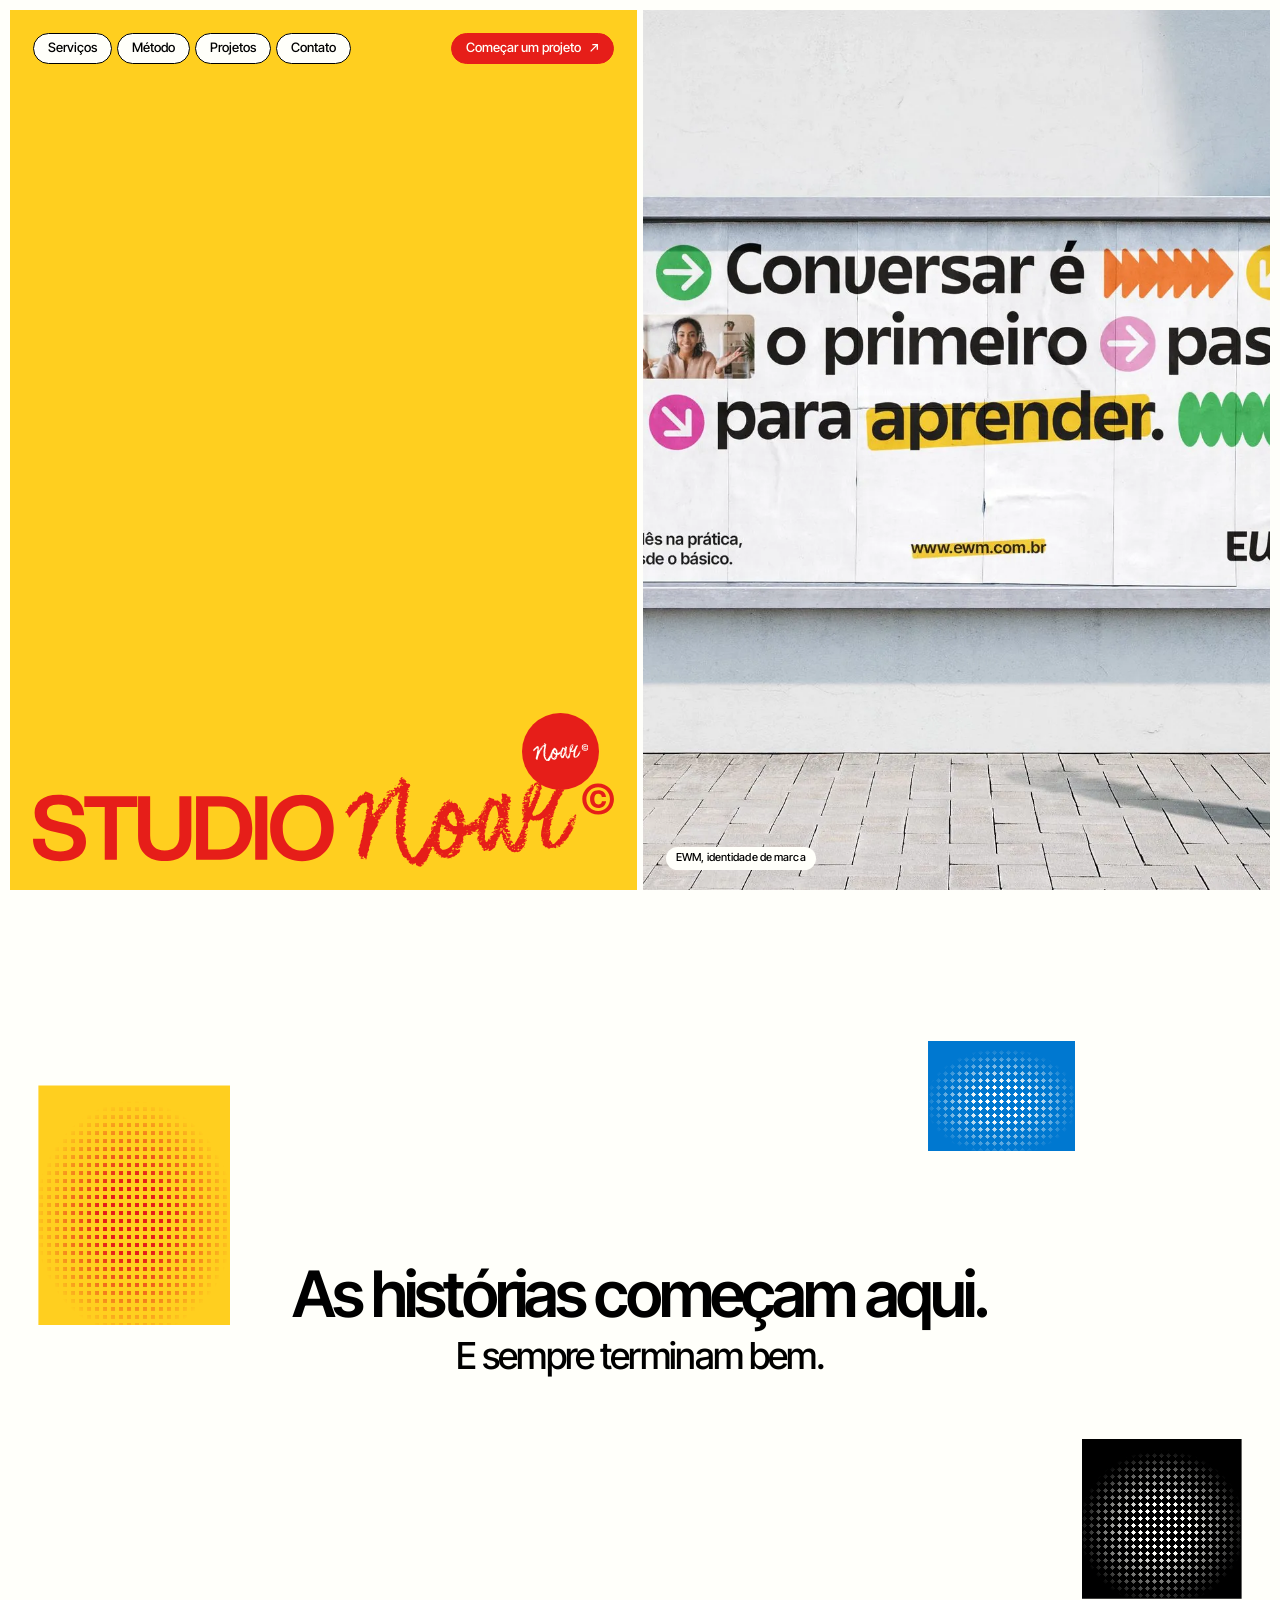
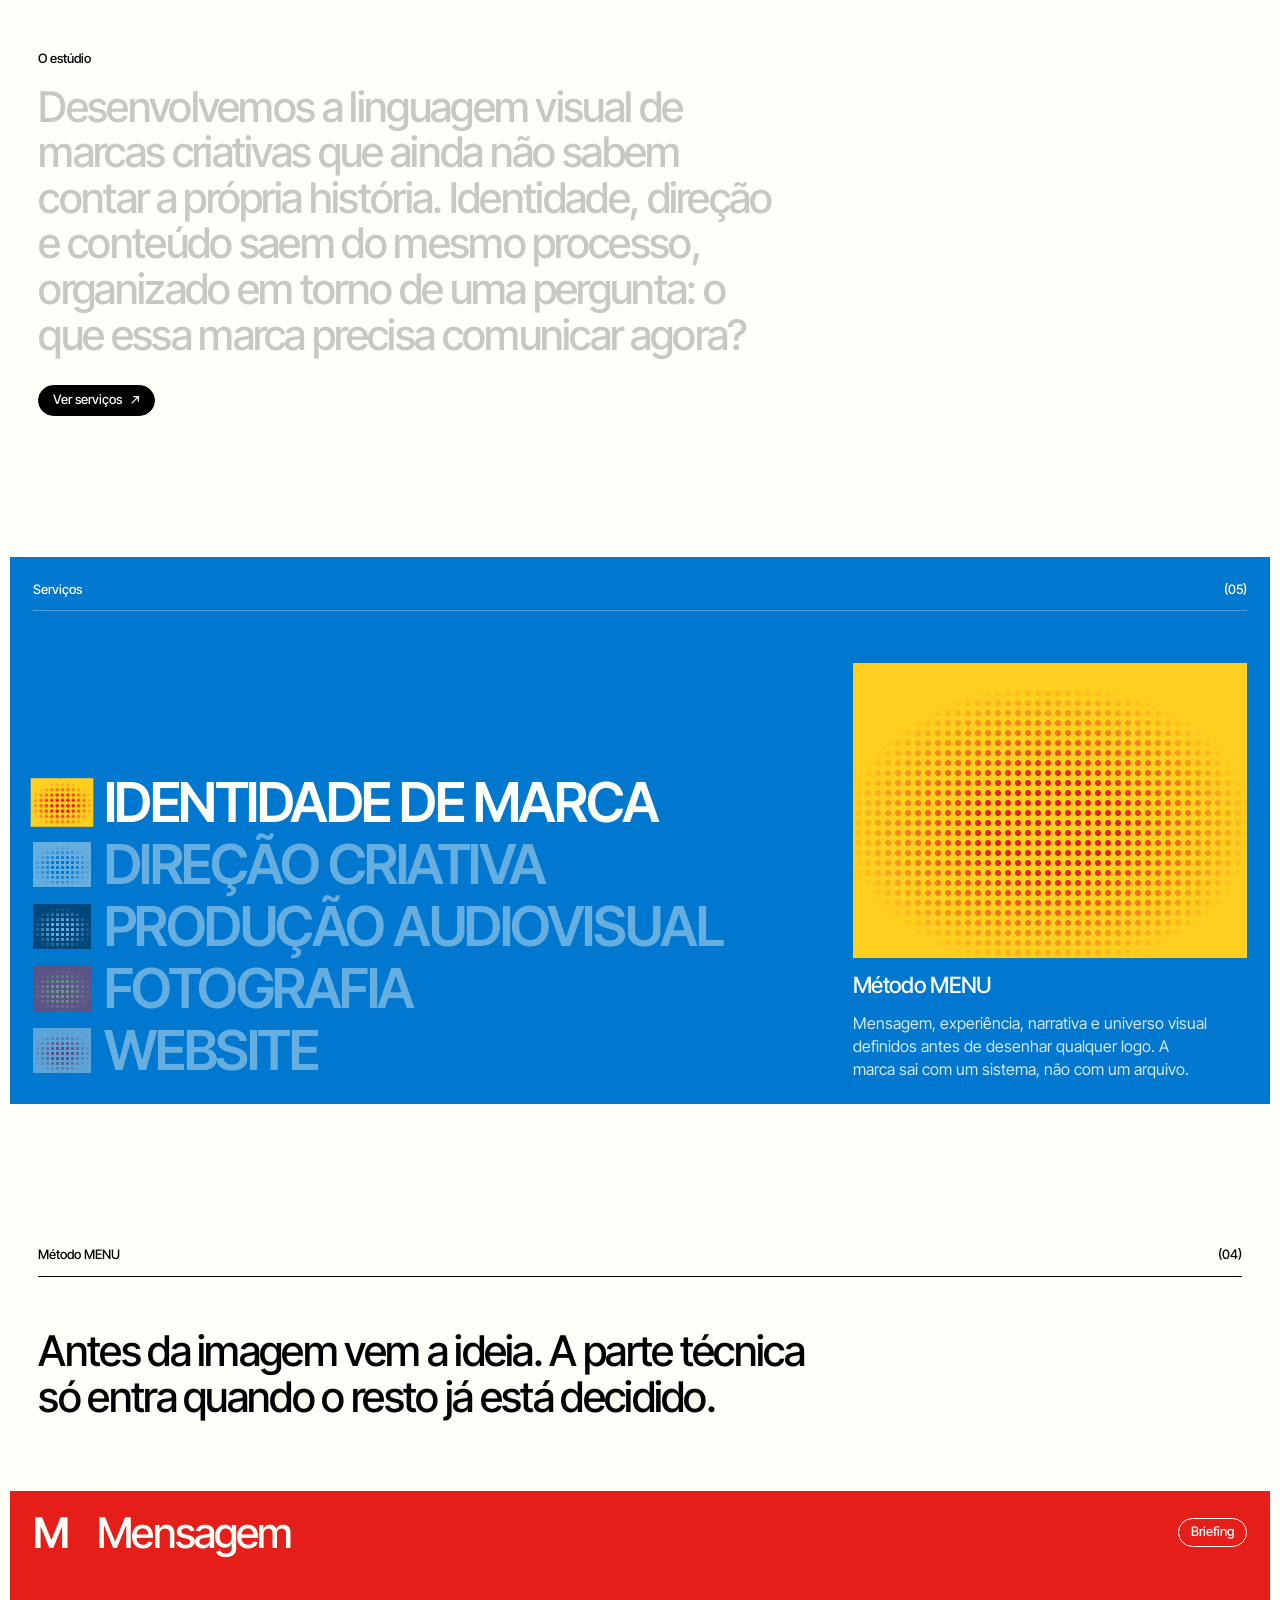
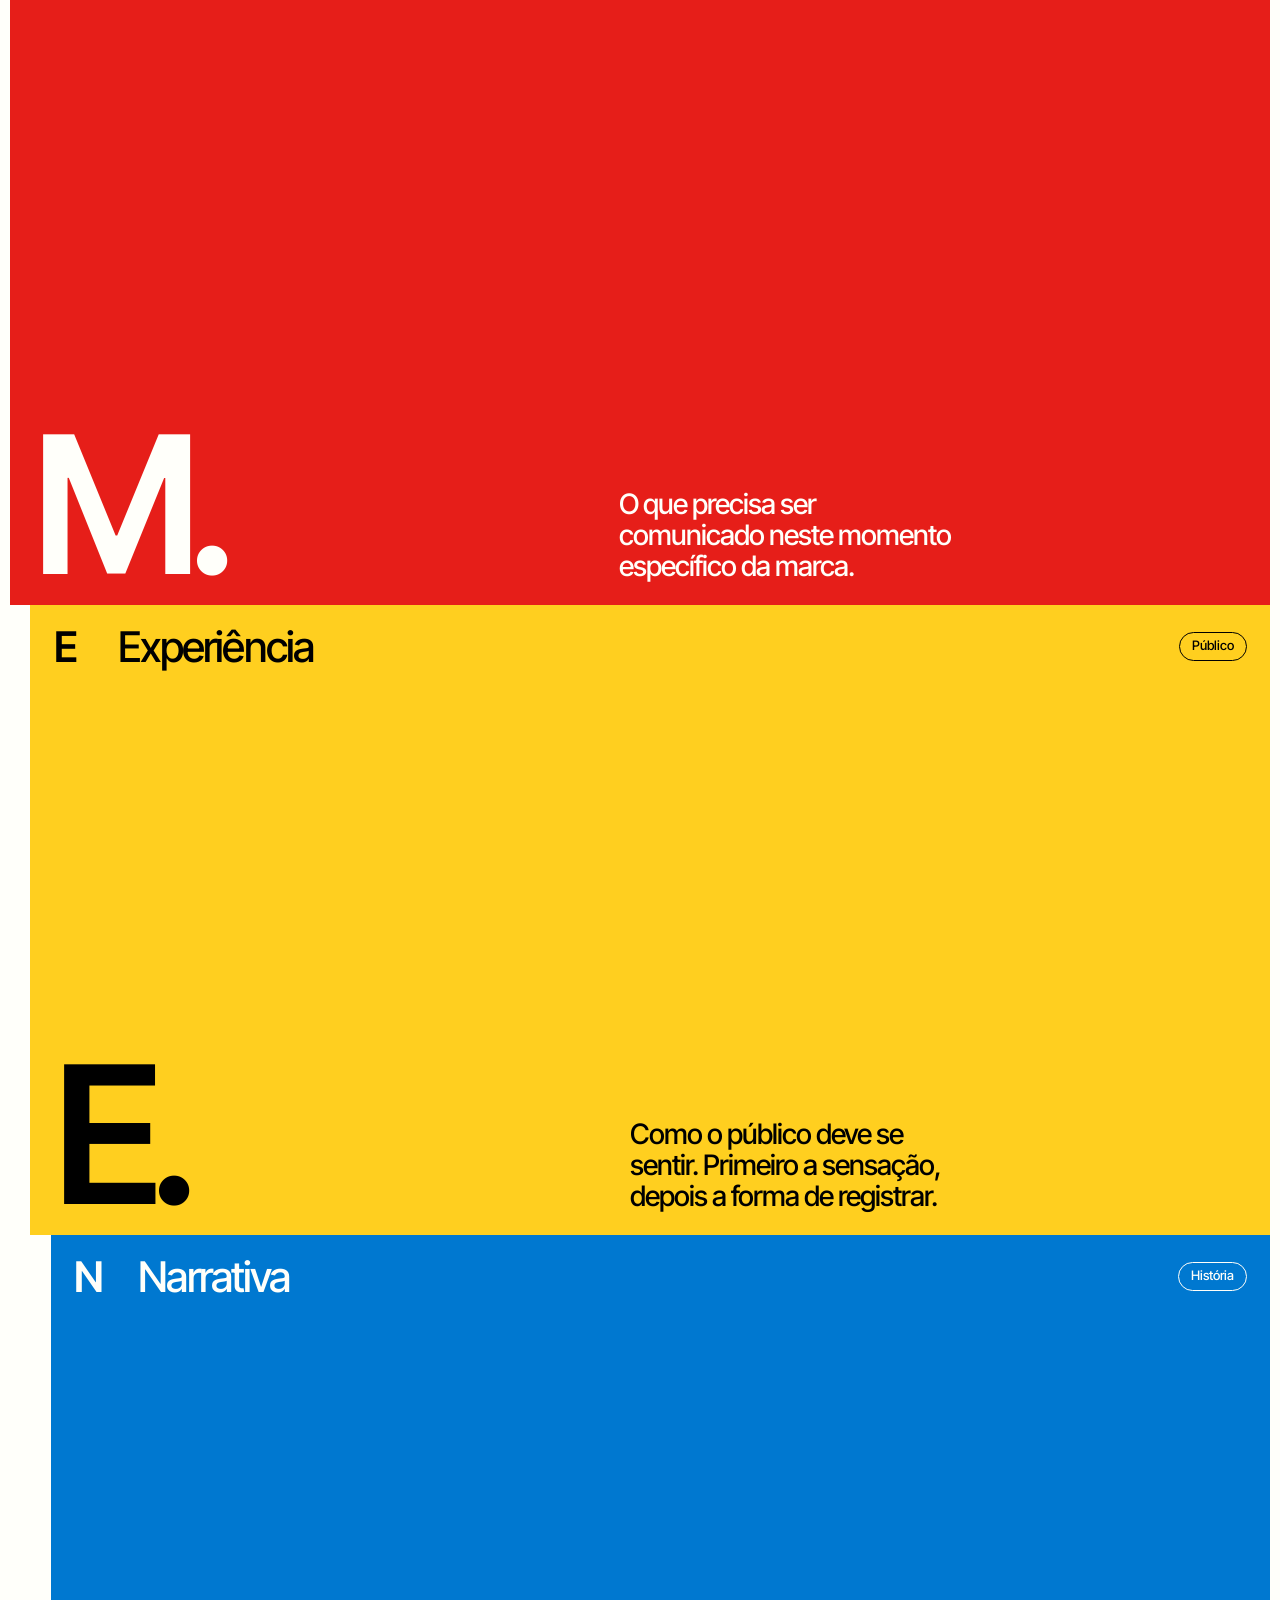
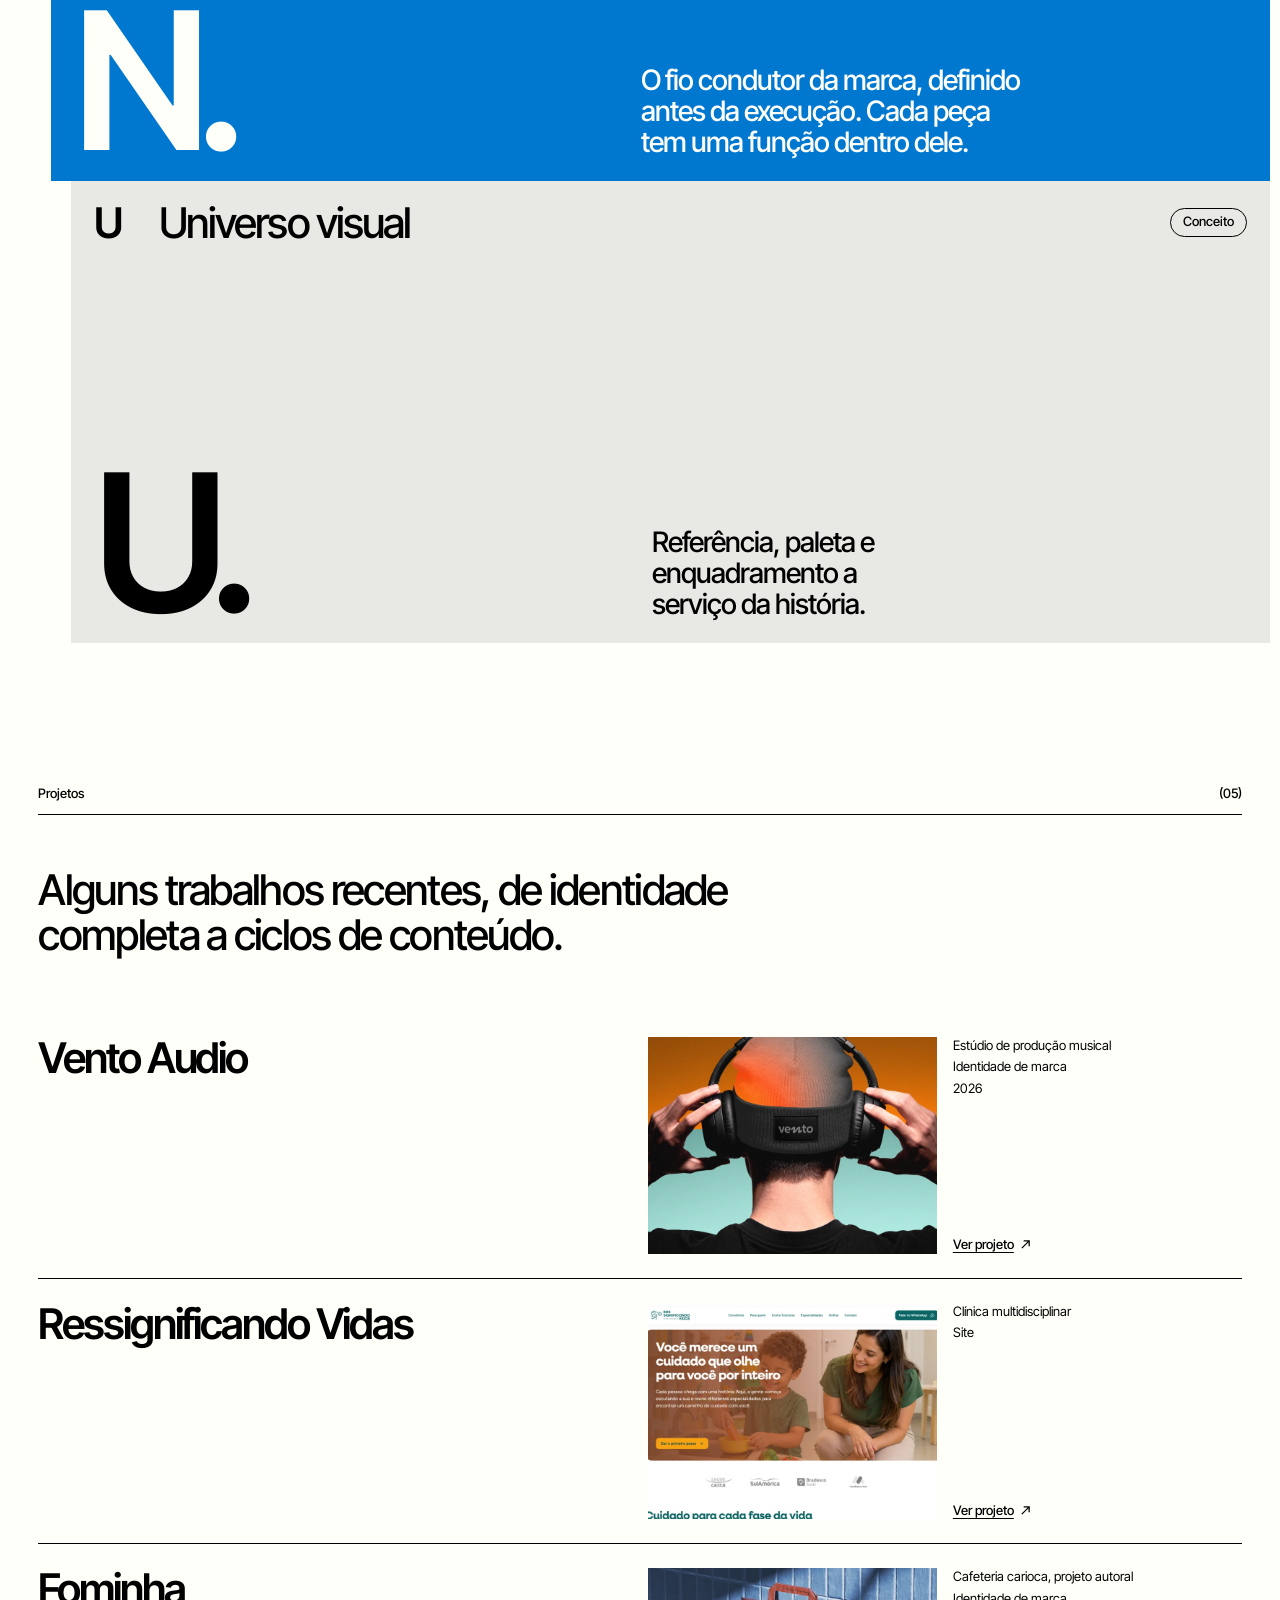
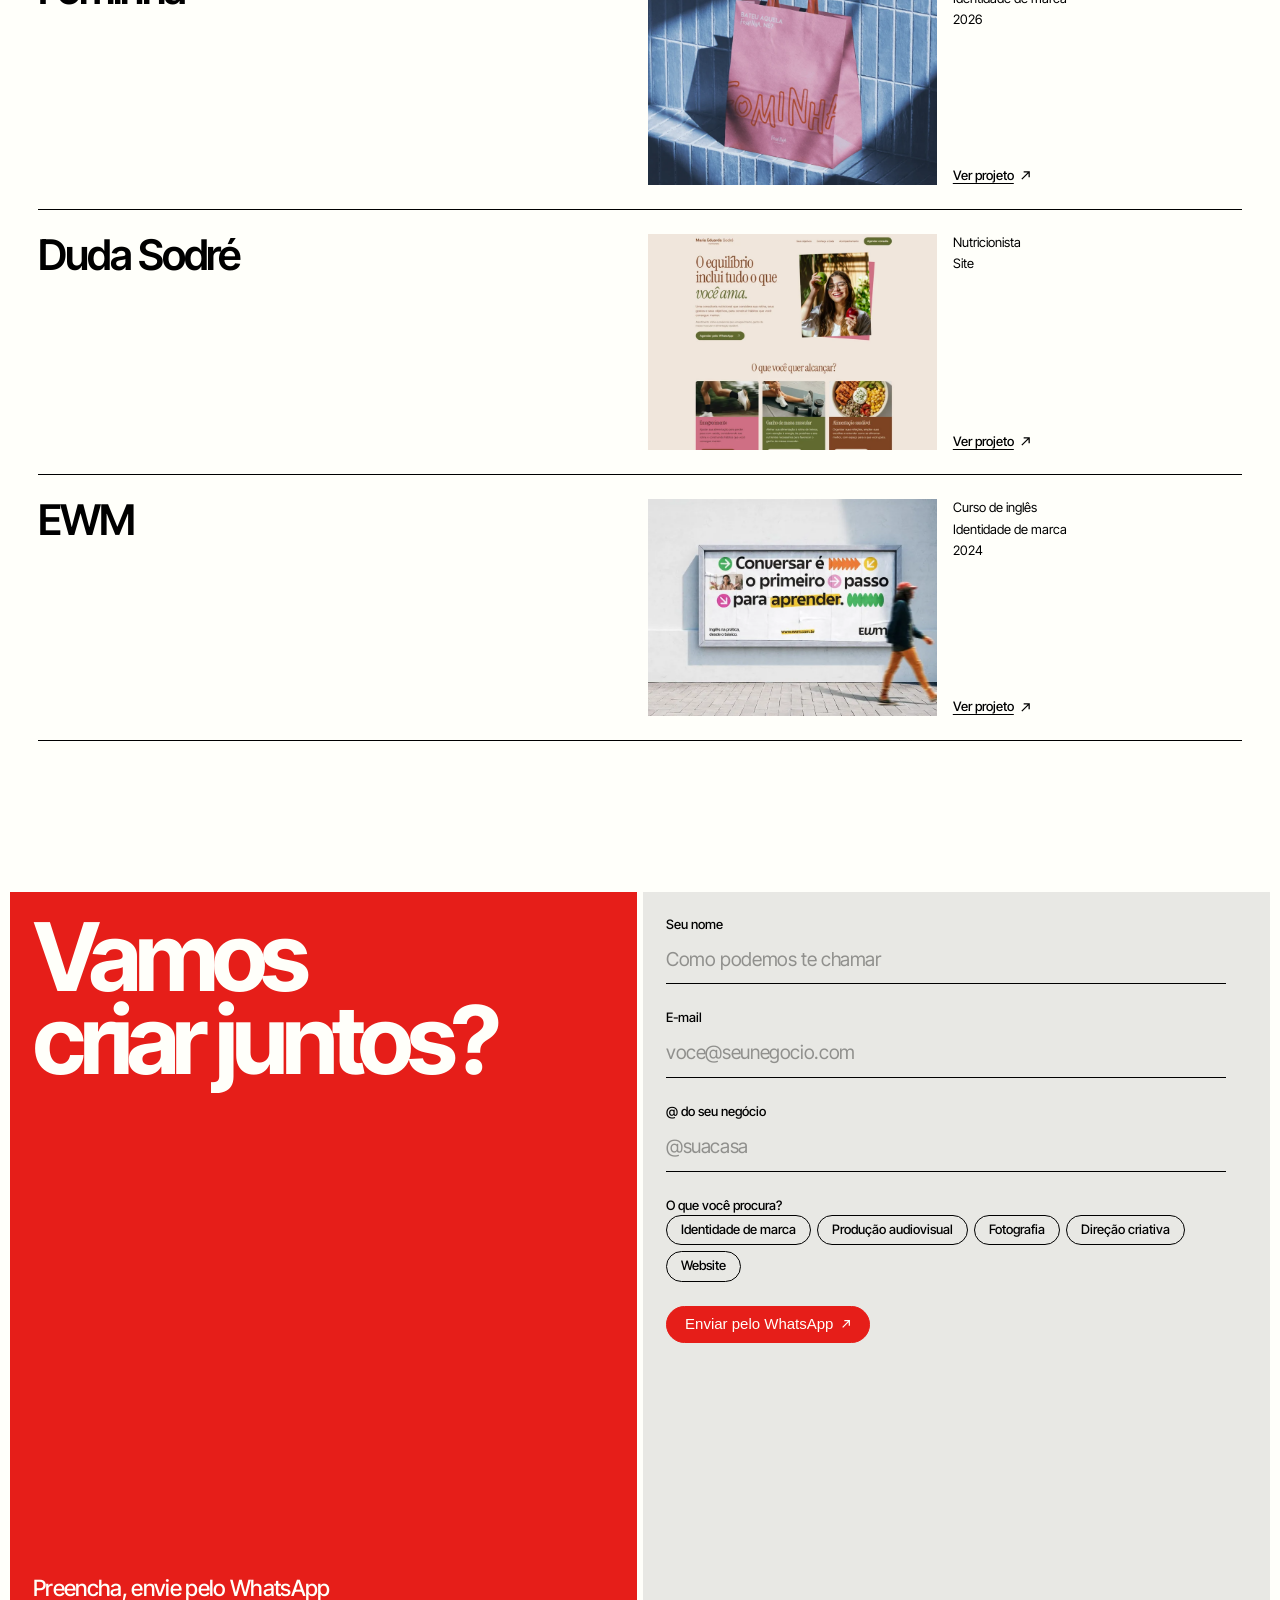
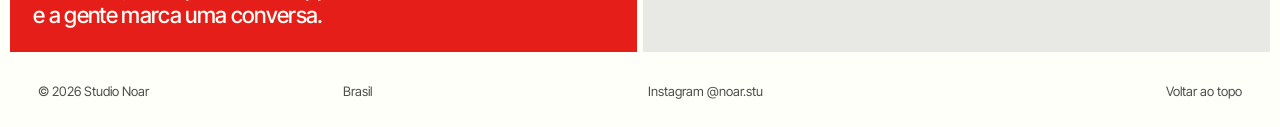
==== commit 85604b6e: "Adiciona Vento Audio ao portfolio na ordem do Behance" ====
--- a/index.html
+++ b/index.html
@@ -4,7 +4,7 @@
 <meta charset="utf-8">
 <meta name="viewport" content="width=device-width, initial-scale=1">
 <title>Studio Noar | Identidade de marca, direção criativa e sites</title>
-<meta name="description" content="Studio Noar. Identidade de marca, direção criativa, fotografia, produção audiovisual e sites. Conheça os projetos EWM, Fominha, Duda Sodré e Clínica Ressignificando Vidas.">
+<meta name="description" content="Studio Noar. Identidade de marca, direção criativa, fotografia, produção audiovisual e sites. Conheça os projetos Vento, EWM, Fominha, Duda Sodré e Clínica Ressignificando Vidas.">
 <meta property="og:title" content="Studio Noar">
 <meta property="og:description" content="Identidade de marca, conteúdo e sites para marcas criativas.">
 <meta property="og:type" content="website">
@@ -15,7 +15,7 @@
 <meta property="og:image:alt" content="Logo Studio Noar em vermelho sobre fundo amarelo">
 <meta name="twitter:card" content="summary_large_image">
 <link rel="canonical" href="https://studionoar.com/">
-<script type="application/ld+json">{"@context": "https://schema.org", "@type": "ProfessionalService", "name": "Studio Noar", "url": "https://studionoar.com/", "logo": "https://studionoar.com/apple-touch-icon.png", "image": "https://studionoar.com/assets/img/og-image.jpg", "description": "Estúdio criativo de identidade de marca, direção criativa, fotografia, produção audiovisual e sites. Projetos selecionados: EWM, Fominha, Duda Sodré e Clínica Ressignificando Vidas.", "telephone": "+55 22 99213-2258", "areaServed": {"@type": "Country", "name": "Brasil"}, "sameAs": ["https://www.instagram.com/noar.stu/"], "knowsAbout": ["Identidade de marca", "Direção criativa", "Produção audiovisual", "Fotografia", "Website"], "hasOfferCatalog": {"@type": "OfferCatalog", "name": "Serviços", "itemListElement": [{"@type": "Offer", "itemOffered": {"@type": "Service", "name": "Identidade de marca"}}, {"@type": "Offer", "itemOffered": {"@type": "Service", "name": "Direção criativa"}}, {"@type": "Offer", "itemOffered": {"@type": "Service", "name": "Produção audiovisual"}}, {"@type": "Offer", "itemOffered": {"@type": "Service", "name": "Fotografia"}}, {"@type": "Offer", "itemOffered": {"@type": "Service", "name": "Website"}}]}}</script>
+<script type="application/ld+json">{"@context": "https://schema.org", "@type": "ProfessionalService", "name": "Studio Noar", "url": "https://studionoar.com/", "logo": "https://studionoar.com/apple-touch-icon.png", "image": "https://studionoar.com/assets/img/og-image.jpg", "description": "Estúdio criativo de identidade de marca, direção criativa, fotografia, produção audiovisual e sites. Projetos selecionados: Vento, EWM, Fominha, Duda Sodré e Clínica Ressignificando Vidas.", "telephone": "+55 22 99213-2258", "areaServed": {"@type": "Country", "name": "Brasil"}, "sameAs": ["https://www.instagram.com/noar.stu/"], "knowsAbout": ["Identidade de marca", "Direção criativa", "Produção audiovisual", "Fotografia", "Website"], "hasOfferCatalog": {"@type": "OfferCatalog", "name": "Serviços", "itemListElement": [{"@type": "Offer", "itemOffered": {"@type": "Service", "name": "Identidade de marca"}}, {"@type": "Offer", "itemOffered": {"@type": "Service", "name": "Direção criativa"}}, {"@type": "Offer", "itemOffered": {"@type": "Service", "name": "Produção audiovisual"}}, {"@type": "Offer", "itemOffered": {"@type": "Service", "name": "Fotografia"}}, {"@type": "Offer", "itemOffered": {"@type": "Service", "name": "Website"}}]}}</script>
 <link rel="icon" type="image/png" sizes="32x32" href="favicon-32.png">
 <link rel="icon" type="image/svg+xml" href="favicon.svg">
 <link rel="apple-touch-icon" href="apple-touch-icon.png">
@@ -23,7 +23,7 @@
 <link rel="preconnect" href="https://fonts.gstatic.com" crossorigin>
 <link href="https://fonts.googleapis.com/css2?family=Inter+Tight:wght@400;500;600;700&display=swap" rel="stylesheet">
 <script>document.documentElement.classList.add('js')</script>
-<link rel="stylesheet" href="assets/css/style.css">
+<link rel="stylesheet" href="assets/css/style.css?v=3c77b43dd1f4">
 </head>
 <body>
 <a class="skip" href="#sobre">Pular para o conteúdo</a>
@@ -61,6 +61,7 @@
     <div class="panel panel-img">
       <div class="reel" aria-roledescription="carrossel" aria-label="Projetos do estúdio">
         <figure class="on"><img src="assets/img/projetos/ewm/01-outdoor.webp" alt="Cartaz de rua da EWM" fetchpriority="high" decoding="async"><figcaption>EWM, identidade de marca</figcaption></figure>
+        <figure><img src="assets/img/projetos/vento/05.webp" alt="Identidade Vento Audio em composições gráficas e fotografia" loading="lazy" decoding="async"><figcaption>Vento Audio, identidade de marca</figcaption></figure>
         <figure><img src="assets/img/projetos/fominha/sacola-3.webp" alt="Sacola Fominha sobre azulejos azuis" loading="lazy" decoding="async"><figcaption>Fominha, identidade de marca</figcaption></figure>
         <figure><img src="assets/img/projetos/crv/capa-v2.webp" alt="Site da Clínica Ressignificando Vidas" loading="lazy" decoding="async"><figcaption>Ressignificando Vidas, site</figcaption></figure>
         <figure><img src="assets/img/projetos/duda/capa.webp" alt="Interface do site da nutricionista Duda Sodré" loading="lazy" decoding="async"><figcaption>Duda Sodré, site</figcaption></figure>
@@ -156,10 +157,16 @@
   <!-- 5. PROJETOS: clique para ver o projeto completo -->
   <section class="wrap section" id="projetos" aria-labelledby="proj-t">
     <div class="sec-head">
-      <div class="sec-top"><h2 id="proj-t">Projetos</h2><span aria-hidden="true">(04)</span></div>
+      <div class="sec-top"><h2 id="proj-t">Projetos</h2><span aria-hidden="true">(05)</span></div>
       <p class="say fade">Alguns trabalhos recentes, de identidade completa a ciclos de conteúdo.</p>
     </div>
     <ol class="plist sec-body fade">
+      <li><button class="prow" type="button" aria-haspopup="dialog" data-open="proj-vento">
+        <span class="pname">Vento Audio</span>
+        <span class="thumb thumb-frame"><img src="assets/img/projetos/vento/capa.webp" alt="" width="900" height="600" loading="lazy"></span>
+        <span class="pmeta"><span>Estúdio de produção musical</span><span>Identidade de marca</span><span>2026</span><span class="more">Ver projeto <svg viewBox="0 0 12 12" fill="none" stroke="currentColor" stroke-width="1.4" aria-hidden="true"><path d="M2 10 10 2M4 2h6v6"/></svg></span></span>
+      </button></li>
+
       <li><button class="prow" type="button" aria-haspopup="dialog" data-open="proj-crv">
         <span class="pname">Ressignificando Vidas</span>
         <span class="thumb thumb-frame"><img src="assets/img/projetos/crv/capa-v2.webp" alt="" width="900" height="600" loading="lazy"></span>
@@ -219,6 +226,36 @@
 </footer>
 
 <!-- Projetos completos: abrem ao clicar na lista. -->
+  <dialog class="pdialog" id="proj-vento" style="--bg:var(--cream)" aria-label="Vento Audio">
+    <div class="pbar"><span class="small">Vento Audio, 2026</span><button class="pclose" type="button">Fechar</button></div>
+    <article class="case wrap">
+      <header class="case-head"><h3>Vento Audio</h3><dl class="case-meta"><div><dt>Cliente</dt><dd>Estúdio de produção musical</dd></div><div><dt>Serviço</dt><dd>Identidade de marca</dd></div><div><dt>Ano</dt><dd>2026</dd></div></dl></header>
+      <div class="gallery vento-gallery">
+        <figure class="full"><video class="vento-motion" data-src="assets/img/projetos/vento/01.mp4" poster="assets/img/projetos/vento/01-poster.webp" width="1400" height="788" controls loop muted playsinline preload="none" aria-label="Apresentação da identidade Vento Audio"></video></figure>
+        <div class="vento-copy"><p>Vento é um estúdio de produção musical, sonorização e gravação em Campos dos Goytacazes, criado por músicos que também são produtores. O desafio era fazer uma marca nova ser reconhecida como um lugar onde a música é feita junto, e não como mais uma sala de gravação. A identidade também precisava reunir três serviços sob uma mesma ideia, com o digital e o artesanal convivendo no mesmo som.</p><p>A estratégia partiu do nome: música é ar em movimento. Disso vieram o posicionamento de um estúdio feito por músicos e a tagline “Ninguém toca sozinho”. No logo, uma sans geométrica recebe um “n” traçado à mão. A paleta trabalha a temperatura do som, com o frio do digital e o quente do analógico.</p></div>
+        <figure class="full"><img src="assets/img/projetos/vento/02.webp" alt="Logo Vento em relevo sobre fundo verde" width="1920" height="1080" loading="lazy" decoding="async"></figure>
+        <figure class="full"><video class="vento-motion" data-src="assets/img/projetos/vento/03.mp4" poster="assets/img/projetos/vento/03-poster.webp" width="1400" height="788" controls loop muted playsinline preload="none" aria-label="Aplicações da identidade em embalagem e tablet"></video></figure>
+        <figure class="full"><video class="vento-motion" data-src="assets/img/projetos/vento/04.mp4" poster="assets/img/projetos/vento/04-poster.webp" width="1400" height="788" controls loop muted playsinline preload="none" aria-label="Animação de construção do logo Vento"></video></figure>
+        <figure class="full"><img src="assets/img/projetos/vento/05.webp" alt="Composições gráficas e fotografia de músico" width="1920" height="1080" loading="lazy" decoding="async"></figure>
+        <figure class="full"><img src="assets/img/projetos/vento/06.webp" alt="Boné Vento com gradiente e fones de ouvido" width="1920" height="1080" loading="lazy" decoding="async"></figure>
+        <figure class="full"><video class="vento-motion" data-src="assets/img/projetos/vento/07.mp4" poster="assets/img/projetos/vento/07-poster.webp" width="1400" height="788" controls loop muted playsinline preload="none" aria-label="Aplicações da marca em palheta e credencial"></video></figure>
+        <figure class="full"><img src="assets/img/projetos/vento/08.webp" alt="Chaveiro Vento sobre teclas de piano" width="1920" height="1080" loading="lazy" decoding="async"></figure>
+        <div class="vento-copy"><p>Além da identidade, desenvolvemos uma ferramenta própria para a Vento gerar seus gradientes. O sistema trabalha com a paleta da marca e com padrões de composição baseados na temperatura do som, em que tons frios e quentes se encontram.</p><p>A ferramenta pertence à Vento e dá autonomia à equipe para criar fundos para stories, capas das sessions e campanhas mantendo a identidade.</p></div>
+        <figure class="full"><video class="vento-motion" data-src="assets/img/projetos/vento/09.mp4" poster="assets/img/projetos/vento/09-poster.webp" width="1400" height="788" controls loop muted playsinline preload="none" aria-label="Demonstração do gerador de gradientes Vento"></video></figure>
+        <figure class="full"><video class="vento-motion" data-src="assets/img/projetos/vento/10.mp4" poster="assets/img/projetos/vento/10-poster.webp" width="1400" height="788" controls loop muted playsinline preload="none" aria-label="Animação da temperatura do som em gradientes"></video></figure>
+        <figure class="full"><video class="vento-motion" data-src="assets/img/projetos/vento/11.mp4" poster="assets/img/projetos/vento/11-poster.webp" width="1400" height="788" controls loop muted playsinline preload="none" aria-label="Músico e composições tipográficas Vento"></video></figure>
+        <figure class="full"><img src="assets/img/projetos/vento/12.webp" alt="Stories da marca em fundo laranja" width="1920" height="1080" loading="lazy" decoding="async"></figure>
+        <figure class="full"><img src="assets/img/projetos/vento/13.webp" alt="Perfil da Vento no Instagram" width="1920" height="1080" loading="lazy" decoding="async"></figure>
+        <figure class="full"><img src="assets/img/projetos/vento/14.webp" alt="Capas para as sessões de música" width="1920" height="1080" loading="lazy" decoding="async"></figure>
+        <figure class="full"><video class="vento-motion" data-src="assets/img/projetos/vento/15.mp4" poster="assets/img/projetos/vento/15-poster.webp" width="1400" height="788" controls loop muted playsinline preload="none" aria-label="Camisetas Vento com aplicações da identidade"></video></figure>
+        <figure class="full"><img src="assets/img/projetos/vento/16.webp" alt="Embalagem Vento e cabo de áudio" width="1920" height="1080" loading="lazy" decoding="async"></figure>
+        <figure class="full"><img src="assets/img/projetos/vento/17.webp" alt="Boné e cartaz Mistura" width="1920" height="1080" loading="lazy" decoding="async"></figure>
+        <figure class="full"><img src="assets/img/projetos/vento/18.webp" alt="Logo Vento Audio gravado em pedra" width="1920" height="1080" loading="lazy" decoding="async"></figure>
+      </div>
+      <p class="vento-credit">Direção criativa, estratégia de marca, identidade visual, logo e motions por Studio Noar. <a href="https://www.behance.net/gallery/257640401/Vento-Audio-Brand-Identity" target="_blank" rel="noopener noreferrer">Ver no Behance</a></p>
+    </article>
+  </dialog>
+
   <dialog class="pdialog" id="proj-crv" style="--bg:var(--cream)" aria-label="Site Ressignificando Vidas">
     <div class="pbar"><span class="small">Ressignificando Vidas, site</span><button class="pclose" type="button">Fechar</button></div>
     <article class="case wrap">
@@ -294,6 +331,6 @@
 
 
 
-<script src="assets/js/main.js"></script>
+<script src="assets/js/main.js?v=7f200efbe01e"></script>
 </body>
 </html>
--- a/assets/css/style.css
+++ b/assets/css/style.css
@@ -228,6 +228,10 @@
 .gallery{display:grid;gap:var(--s-gap)}
 .gallery figure{margin:0;overflow:hidden;background:var(--stone)}
 .gallery img{display:block;width:100%;height:auto}
+.vento-gallery video{display:block;width:100%;height:auto;background:#000}
+.vento-copy{max-width:74ch;margin:clamp(16px,4vw,56px) auto;font-size:var(--t-lead);line-height:1.35;letter-spacing:-.025em}
+.vento-copy p+p{margin-top:1.25em}
+.vento-credit{margin-top:var(--s-head);max-width:65ch}
 .gallery .pair{display:flex;gap:var(--s-gap);align-items:flex-start}
 .gallery .pair > :first-child{flex:var(--a) 1 0;min-width:0}
 .gallery .pair > :last-child{flex:var(--b) 1 0;min-width:0}
@@ -322,8 +326,8 @@
   /* projeto completo */
   .case-head h3,.case-meta,.case-text > div:first-child,.case-text > div:last-child{grid-column:1/-1}
   .case-text{row-gap:24px}
-  .gallery .pair{flex-direction:column}
-  .gallery .pair > :first-child,.gallery .pair > :last-child{flex:none;width:100%}
+  .gallery{gap:12px}
+  .gallery .pair{gap:8px}
   .project{min-height:auto}
   .project h3,.project .meta,.project .desc,.project .thumbs,.project .hero-img{grid-column:1/-1}
   .project header{row-gap:10px}
@@ -354,7 +358,7 @@
 .duda-details img{width:100%;height:auto;display:block}
 .duda-details figcaption{font-size:14px;line-height:1.4;margin-top:12px}
 .duda-visit{margin-block:16px 32px}
-@media(max-width:700px){.duda-details{grid-template-columns:1fr;gap:32px}}
+@media(max-width:700px){.duda-details{gap:8px;align-items:start}.duda-details figcaption{font-size:12px;margin-top:8px}}
 
 /* Camisas Fominha: cada aplicação entra sobre a anterior. */
 .fominha-shirts{position:relative;aspect-ratio:1;overflow:hidden;cursor:pointer;touch-action:pan-y}
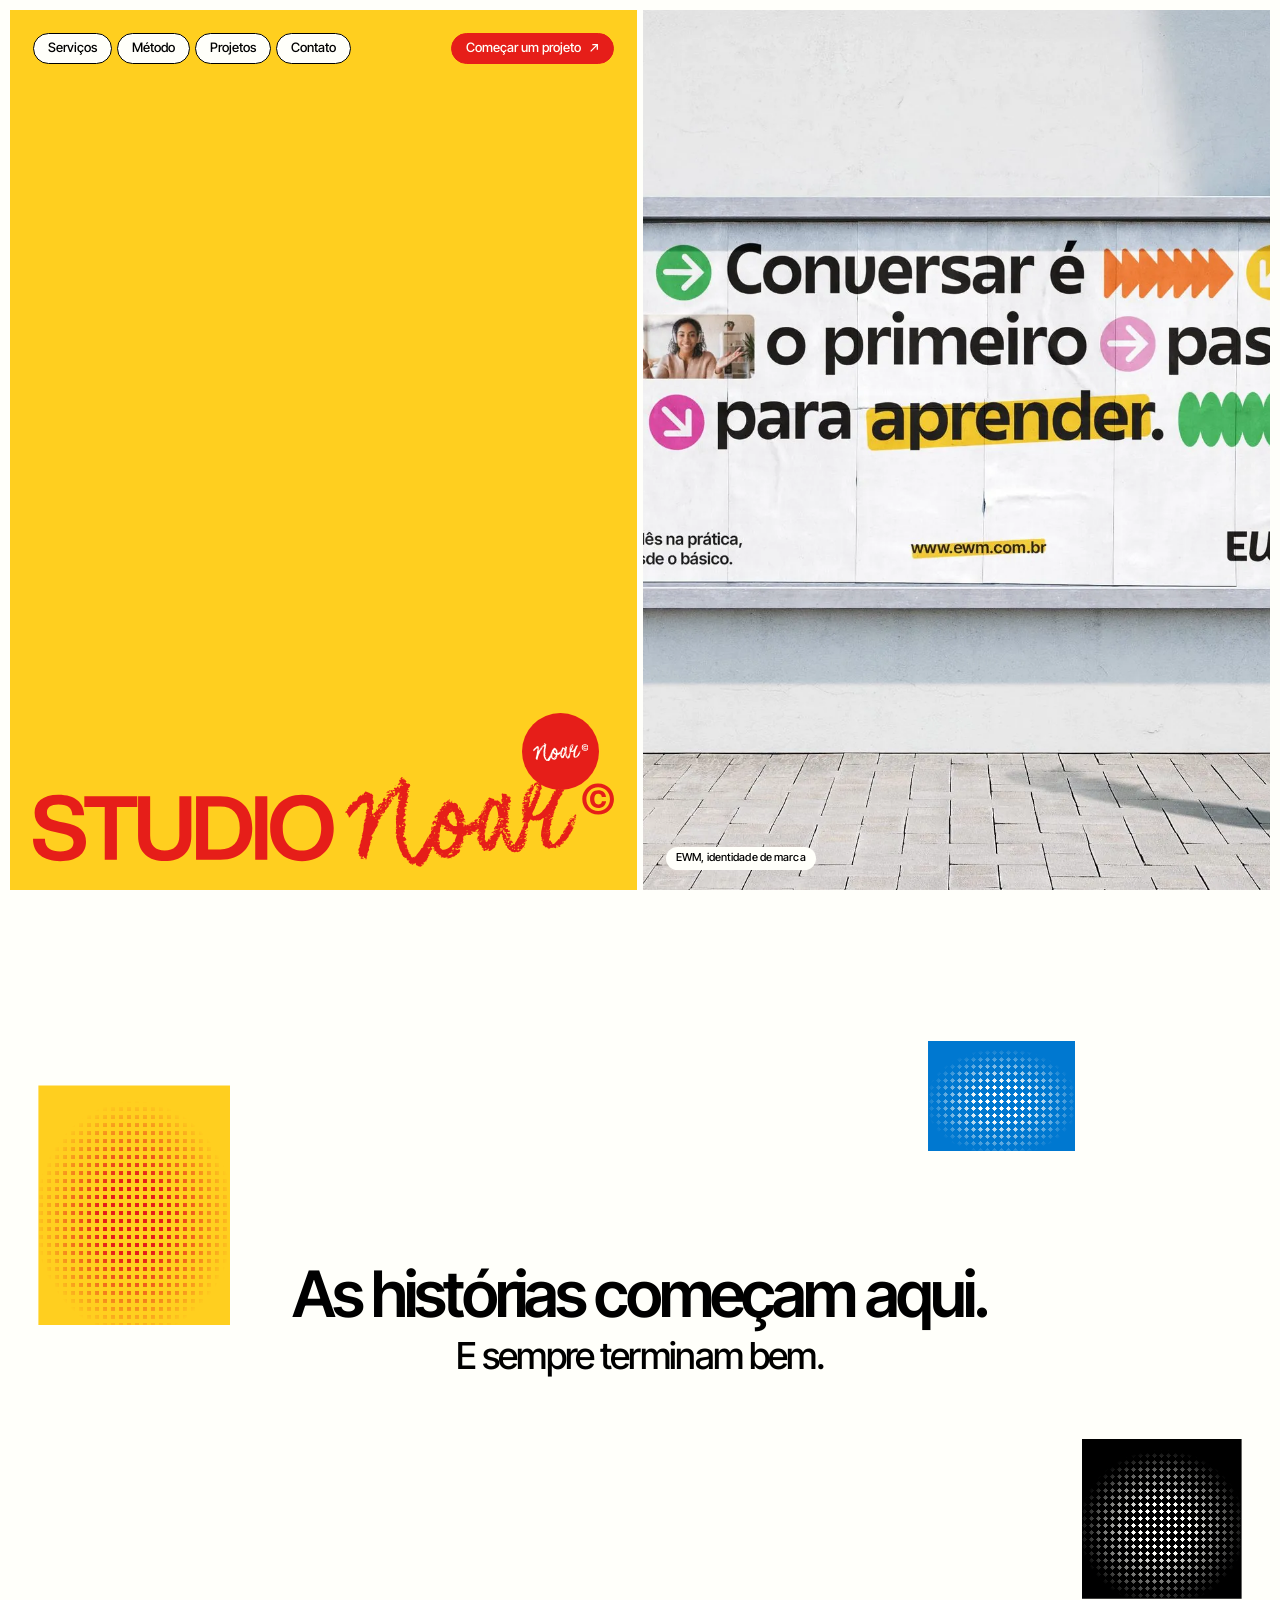
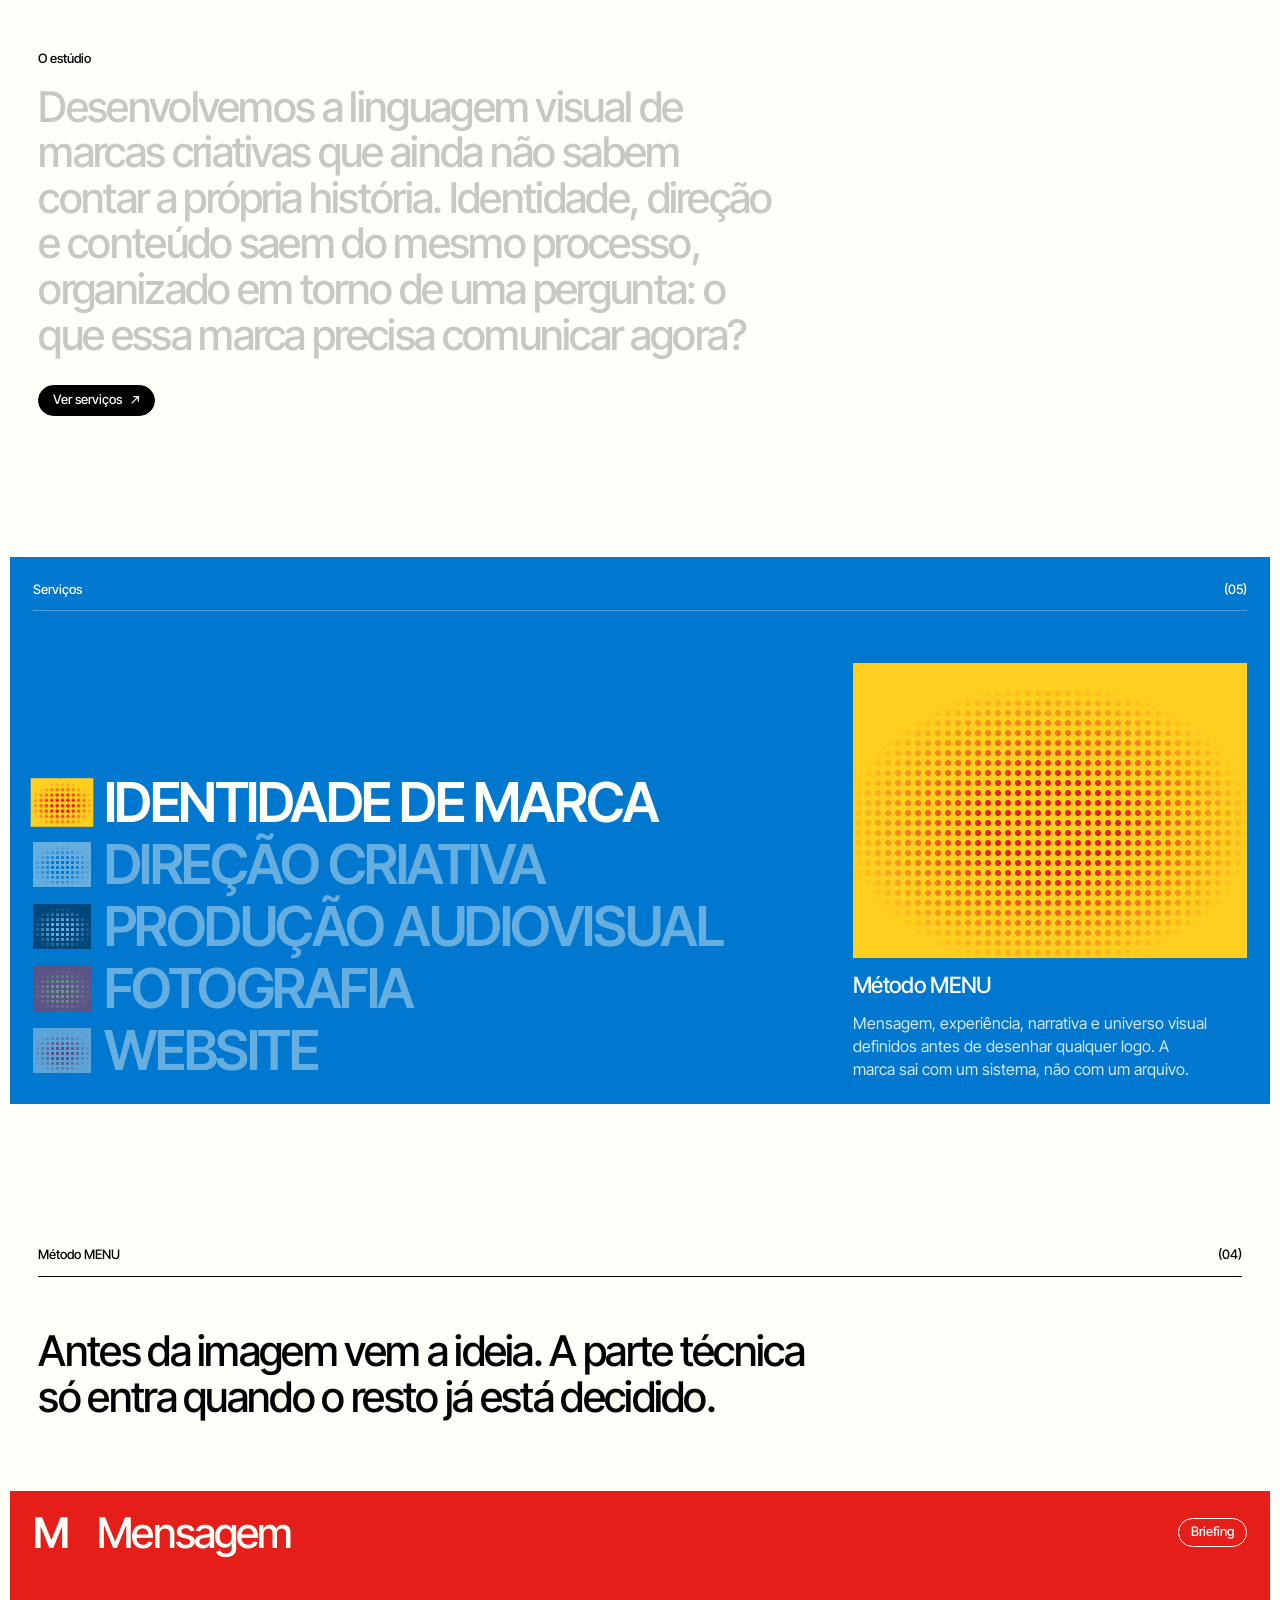
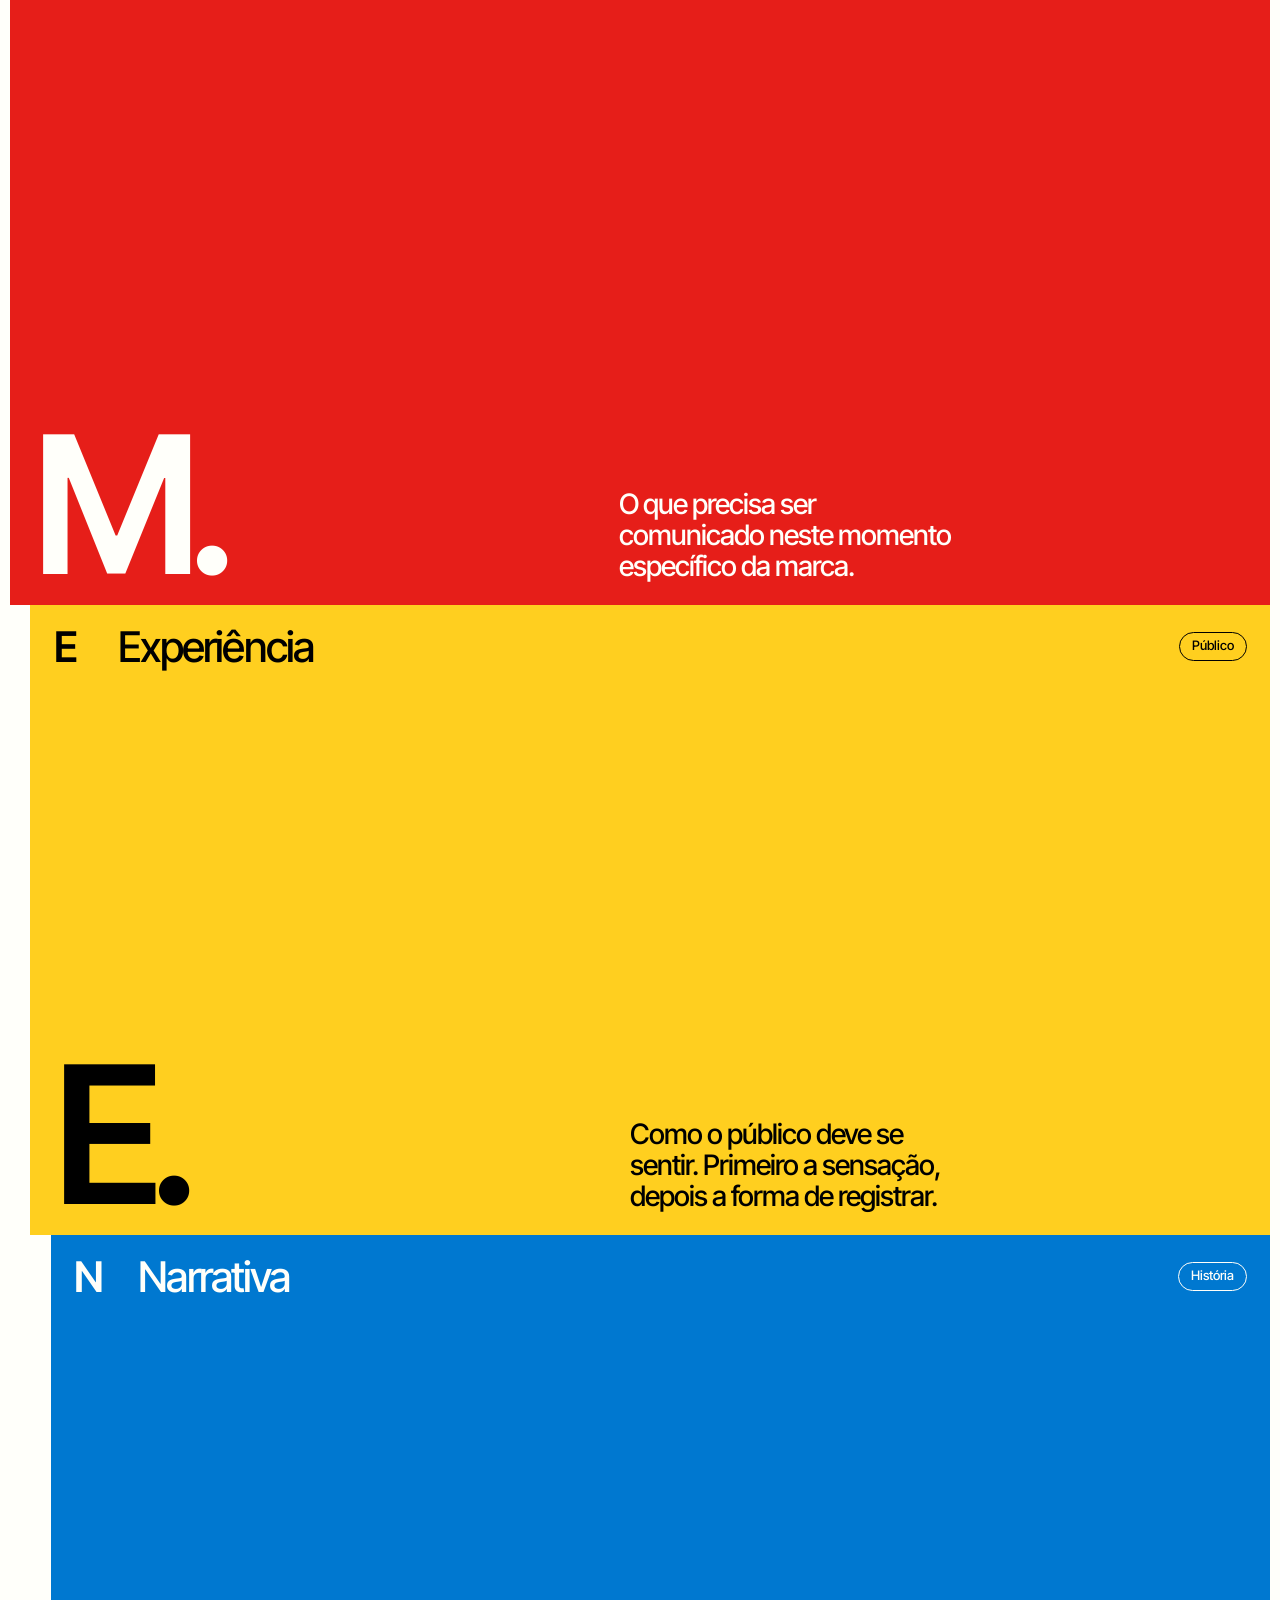
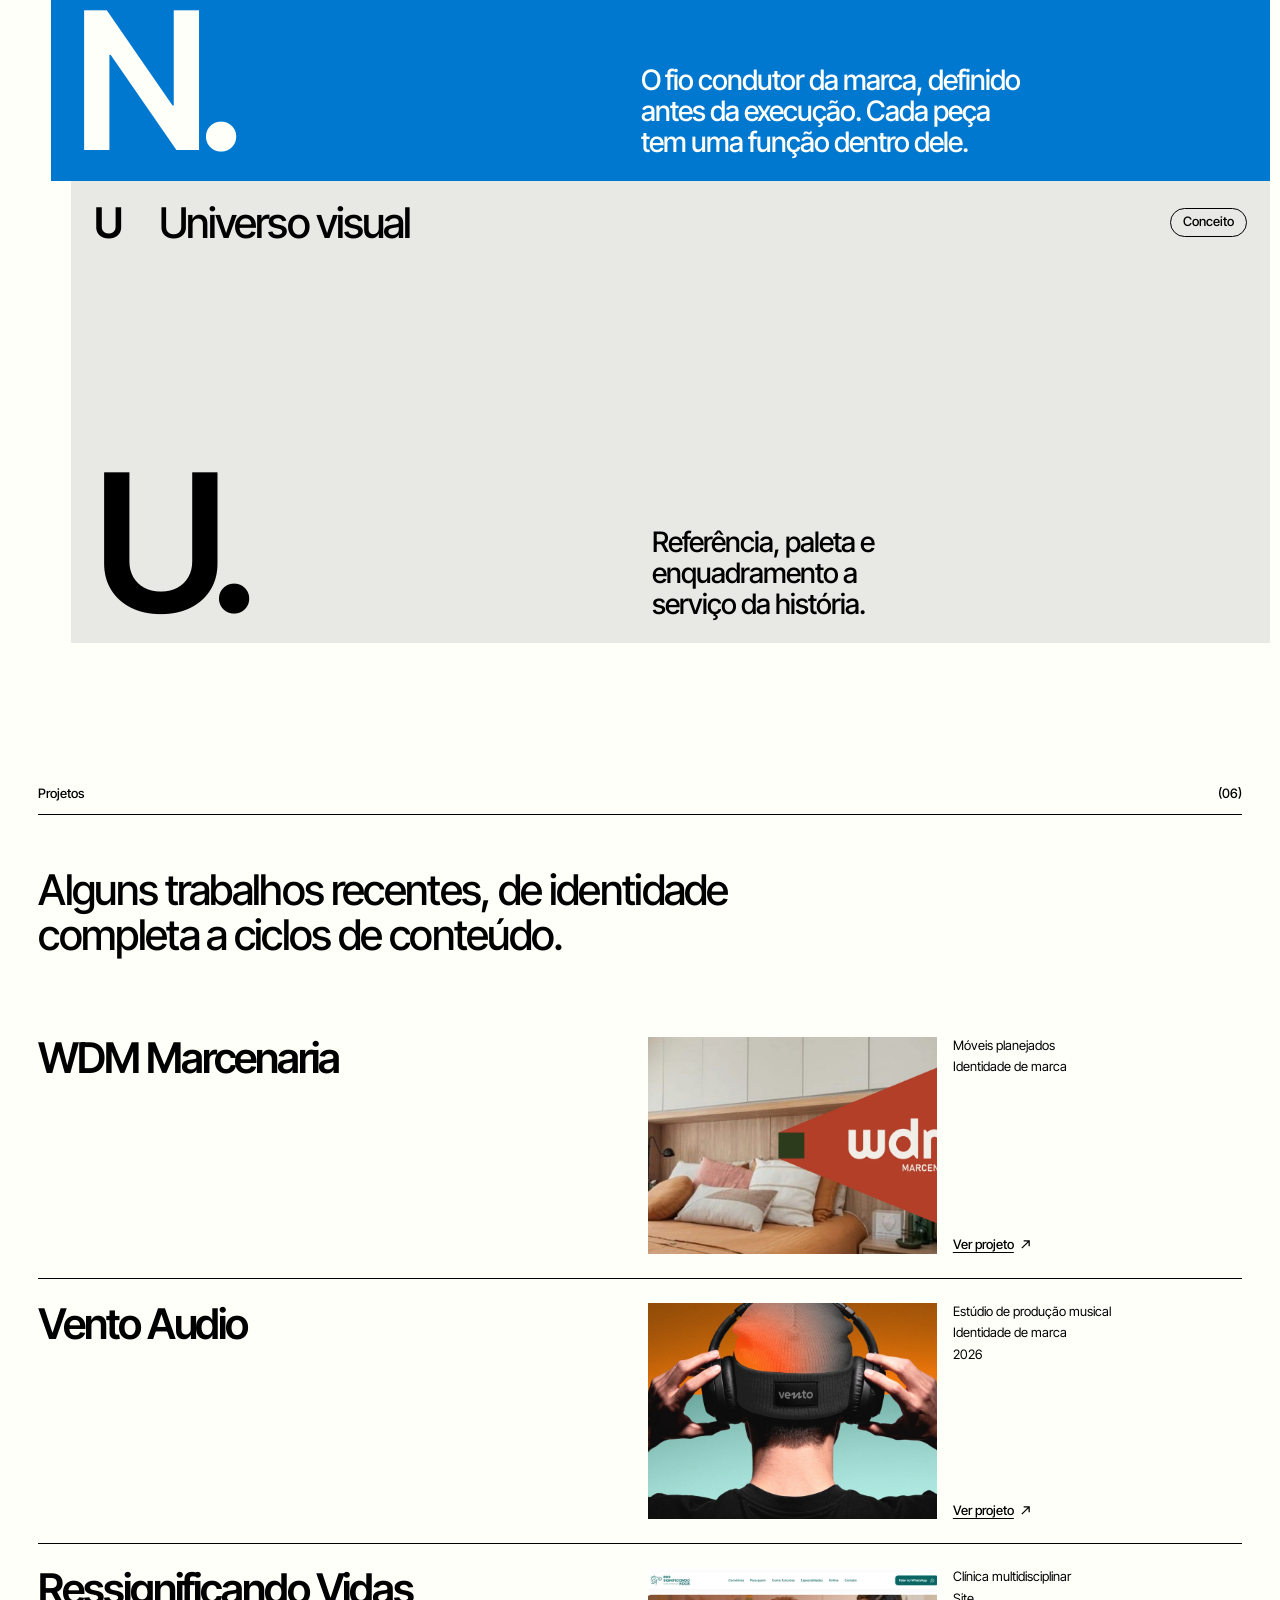
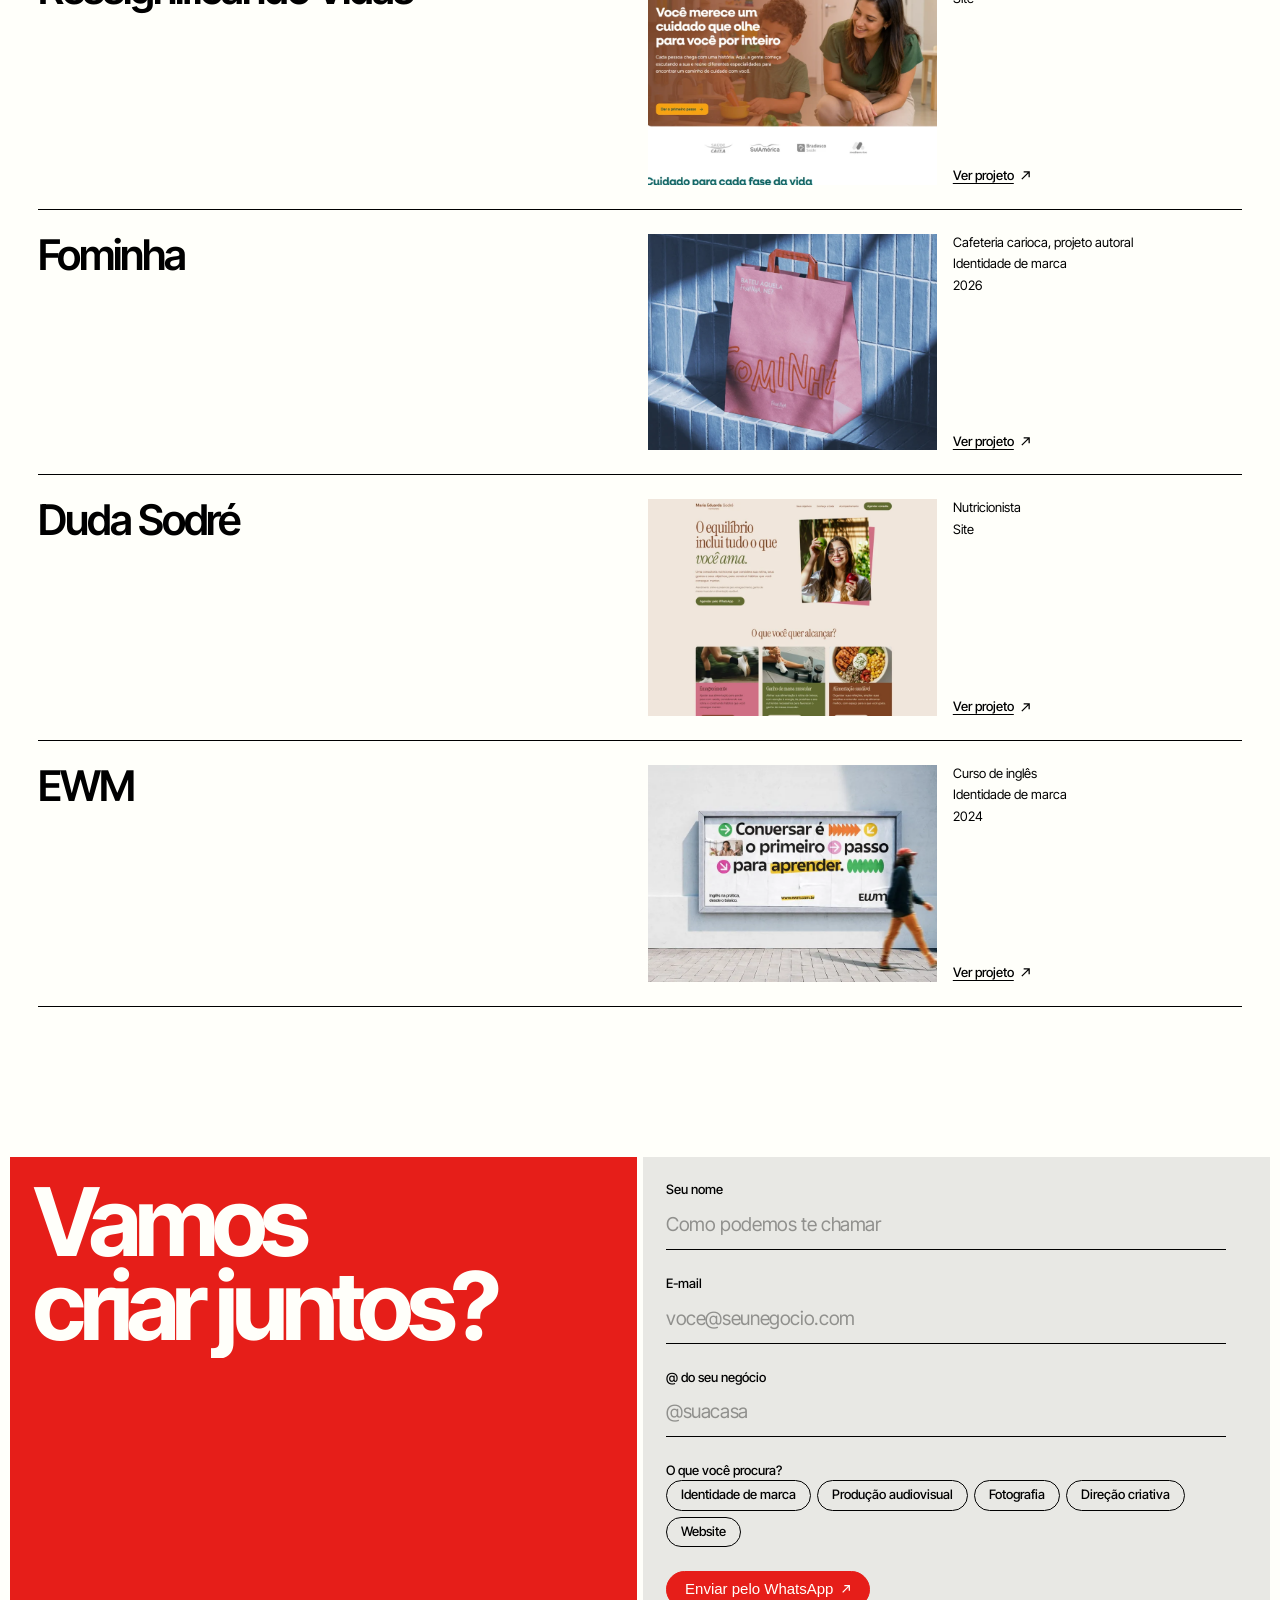
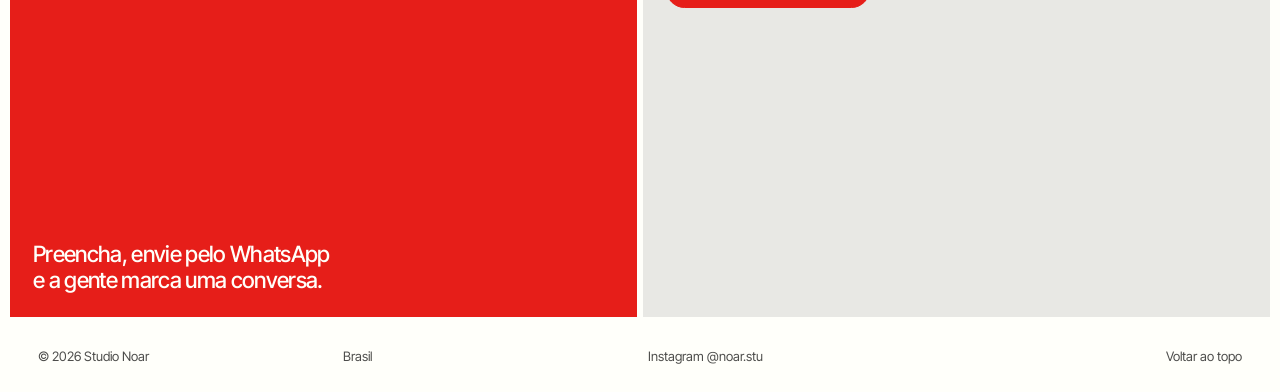
==== commit 2f1ecf4c: "Adiciona WDM Marcenaria ao portfolio do estudio" ====
--- a/index.html
+++ b/index.html
@@ -4,7 +4,7 @@
 <meta charset="utf-8">
 <meta name="viewport" content="width=device-width, initial-scale=1">
 <title>Studio Noar | Identidade de marca, direção criativa e sites</title>
-<meta name="description" content="Studio Noar. Identidade de marca, direção criativa, fotografia, produção audiovisual e sites. Conheça os projetos Vento, EWM, Fominha, Duda Sodré e Clínica Ressignificando Vidas.">
+<meta name="description" content="Studio Noar. Identidade de marca, direção criativa, fotografia, produção audiovisual e sites. Conheça os projetos WDM, Vento, EWM, Fominha, Duda Sodré e Clínica Ressignificando Vidas.">
 <meta property="og:title" content="Studio Noar">
 <meta property="og:description" content="Identidade de marca, conteúdo e sites para marcas criativas.">
 <meta property="og:type" content="website">
@@ -15,7 +15,7 @@
 <meta property="og:image:alt" content="Logo Studio Noar em vermelho sobre fundo amarelo">
 <meta name="twitter:card" content="summary_large_image">
 <link rel="canonical" href="https://studionoar.com/">
-<script type="application/ld+json">{"@context": "https://schema.org", "@type": "ProfessionalService", "name": "Studio Noar", "url": "https://studionoar.com/", "logo": "https://studionoar.com/apple-touch-icon.png", "image": "https://studionoar.com/assets/img/og-image.jpg", "description": "Estúdio criativo de identidade de marca, direção criativa, fotografia, produção audiovisual e sites. Projetos selecionados: Vento, EWM, Fominha, Duda Sodré e Clínica Ressignificando Vidas.", "telephone": "+55 22 99213-2258", "areaServed": {"@type": "Country", "name": "Brasil"}, "sameAs": ["https://www.instagram.com/noar.stu/"], "knowsAbout": ["Identidade de marca", "Direção criativa", "Produção audiovisual", "Fotografia", "Website"], "hasOfferCatalog": {"@type": "OfferCatalog", "name": "Serviços", "itemListElement": [{"@type": "Offer", "itemOffered": {"@type": "Service", "name": "Identidade de marca"}}, {"@type": "Offer", "itemOffered": {"@type": "Service", "name": "Direção criativa"}}, {"@type": "Offer", "itemOffered": {"@type": "Service", "name": "Produção audiovisual"}}, {"@type": "Offer", "itemOffered": {"@type": "Service", "name": "Fotografia"}}, {"@type": "Offer", "itemOffered": {"@type": "Service", "name": "Website"}}]}}</script>
+<script type="application/ld+json">{"@context": "https://schema.org", "@type": "ProfessionalService", "name": "Studio Noar", "url": "https://studionoar.com/", "logo": "https://studionoar.com/apple-touch-icon.png", "image": "https://studionoar.com/assets/img/og-image.jpg", "description": "Estúdio criativo de identidade de marca, direção criativa, fotografia, produção audiovisual e sites. Projetos selecionados: WDM, Vento, EWM, Fominha, Duda Sodré e Clínica Ressignificando Vidas.", "telephone": "+55 22 99213-2258", "areaServed": {"@type": "Country", "name": "Brasil"}, "sameAs": ["https://www.instagram.com/noar.stu/"], "knowsAbout": ["Identidade de marca", "Direção criativa", "Produção audiovisual", "Fotografia", "Website"], "hasOfferCatalog": {"@type": "OfferCatalog", "name": "Serviços", "itemListElement": [{"@type": "Offer", "itemOffered": {"@type": "Service", "name": "Identidade de marca"}}, {"@type": "Offer", "itemOffered": {"@type": "Service", "name": "Direção criativa"}}, {"@type": "Offer", "itemOffered": {"@type": "Service", "name": "Produção audiovisual"}}, {"@type": "Offer", "itemOffered": {"@type": "Service", "name": "Fotografia"}}, {"@type": "Offer", "itemOffered": {"@type": "Service", "name": "Website"}}]}}</script>
 <link rel="icon" type="image/png" sizes="32x32" href="favicon-32.png">
 <link rel="icon" type="image/svg+xml" href="favicon.svg">
 <link rel="apple-touch-icon" href="apple-touch-icon.png">
@@ -23,7 +23,7 @@
 <link rel="preconnect" href="https://fonts.gstatic.com" crossorigin>
 <link href="https://fonts.googleapis.com/css2?family=Inter+Tight:wght@400;500;600;700&display=swap" rel="stylesheet">
 <script>document.documentElement.classList.add('js')</script>
-<link rel="stylesheet" href="assets/css/style.css?v=3c77b43dd1f4">
+<link rel="stylesheet" href="assets/css/style.css?v=99501871f043">
 </head>
 <body>
 <a class="skip" href="#sobre">Pular para o conteúdo</a>
@@ -61,6 +61,7 @@
     <div class="panel panel-img">
       <div class="reel" aria-roledescription="carrossel" aria-label="Projetos do estúdio">
         <figure class="on"><img src="assets/img/projetos/ewm/01-outdoor.webp" alt="Cartaz de rua da EWM" fetchpriority="high" decoding="async"><figcaption>EWM, identidade de marca</figcaption></figure>
+        <figure><img src="assets/img/projetos/wdm/mockups15.webp" alt="Identidade WDM Marcenaria aplicada em ambiente com móveis planejados" loading="lazy" decoding="async"><figcaption>WDM Marcenaria, identidade de marca</figcaption></figure>
         <figure><img src="assets/img/projetos/vento/05.webp" alt="Identidade Vento Audio em composições gráficas e fotografia" loading="lazy" decoding="async"><figcaption>Vento Audio, identidade de marca</figcaption></figure>
         <figure><img src="assets/img/projetos/fominha/sacola-3.webp" alt="Sacola Fominha sobre azulejos azuis" loading="lazy" decoding="async"><figcaption>Fominha, identidade de marca</figcaption></figure>
         <figure><img src="assets/img/projetos/crv/capa-v2.webp" alt="Site da Clínica Ressignificando Vidas" loading="lazy" decoding="async"><figcaption>Ressignificando Vidas, site</figcaption></figure>
@@ -157,10 +158,15 @@
   <!-- 5. PROJETOS: clique para ver o projeto completo -->
   <section class="wrap section" id="projetos" aria-labelledby="proj-t">
     <div class="sec-head">
-      <div class="sec-top"><h2 id="proj-t">Projetos</h2><span aria-hidden="true">(05)</span></div>
+      <div class="sec-top"><h2 id="proj-t">Projetos</h2><span aria-hidden="true">(06)</span></div>
       <p class="say fade">Alguns trabalhos recentes, de identidade completa a ciclos de conteúdo.</p>
     </div>
     <ol class="plist sec-body fade">
+      <li><button class="prow" type="button" aria-haspopup="dialog" data-open="proj-wdm">
+        <span class="pname">WDM Marcenaria</span>
+        <span class="thumb thumb-frame"><img src="assets/img/projetos/wdm/capa.webp" alt="" width="900" height="600" loading="lazy"></span>
+        <span class="pmeta"><span>Móveis planejados</span><span>Identidade de marca</span><span class="more">Ver projeto <svg viewBox="0 0 12 12" fill="none" stroke="currentColor" stroke-width="1.4" aria-hidden="true"><path d="M2 10 10 2M4 2h6v6"/></svg></span></span>
+      </button></li>
       <li><button class="prow" type="button" aria-haspopup="dialog" data-open="proj-vento">
         <span class="pname">Vento Audio</span>
         <span class="thumb thumb-frame"><img src="assets/img/projetos/vento/capa.webp" alt="" width="900" height="600" loading="lazy"></span>
@@ -226,13 +232,51 @@
 </footer>
 
 <!-- Projetos completos: abrem ao clicar na lista. -->
+  <dialog class="pdialog" id="proj-wdm" style="--bg:var(--cream)" aria-label="WDM Marcenaria">
+    <div class="pbar"><span class="small">WDM Marcenaria, identidade de marca</span><button class="pclose" type="button">Fechar</button></div>
+    <article class="case wrap">
+      <header class="case-head">
+        <h3>WDM Marcenaria</h3>
+        <dl class="case-meta"><div><dt>Cliente</dt><dd>WDM Marcenaria</dd></div><div><dt>Área</dt><dd>Móveis planejados</dd></div><div><dt>Serviço</dt><dd>Identidade de marca</dd></div></dl>
+        <div class="case-text">
+          <div><h4>Desafio</h4><p>A WDM é uma marcenaria de móveis planejados com 30 anos de atuação. Cria móveis exclusivos a partir da essência e das necessidades de cada cliente. O desafio foi traduzir essa experiência em uma identidade que aproximasse a criatividade de quem projeta e a precisão de quem executa.</p></div>
+          <div><h4>Solução</h4><p>Trabalhei a identidade a partir dos arquétipos do Criador e do Especialista: visão autoral e domínio técnico. Formas geométricas e perspectivas se combinam a uma paleta de marrom, verde, azul, amarelo e vermelho. O sistema se desdobra em papelaria, orçamentos, ambientes e redes sociais, com a ideia de que os móveis também guardam histórias.</p></div>
+        </div>
+      </header>
+      <div class="gallery">
+        <figure class="full"><img src="assets/img/projetos/wdm/mockups5.webp" alt="Logo WDM Marcenaria em branco com composição geométrica amarela sobre fundo marrom" width="1920" height="1080" loading="lazy" decoding="async"></figure>
+        <figure class="full"><img src="assets/img/projetos/wdm/mockups10.webp" alt="Formas geométricas da WDM e a frase Móveis com alma de quem faz e de quem usa" width="1920" height="1080" loading="lazy" decoding="async"></figure>
+        <figure class="full"><img src="assets/img/projetos/wdm/mockups9.webp" alt="Logo WDM Móveis Planejados aplicado em um painel de madeira" width="1920" height="1080" loading="lazy" decoding="async"></figure>
+        <figure class="full"><img src="assets/img/projetos/wdm/mockups8.webp" alt="Símbolo e logo WDM aplicados na porta de vidro" width="1920" height="1080" loading="lazy" decoding="async"></figure>
+        <figure class="full"><img src="assets/img/projetos/wdm/mockups15.webp" alt="Identidade WDM sobre fotografia de quarto com móveis planejados" width="1920" height="1080" loading="lazy" decoding="async"></figure>
+        <figure class="full"><img src="assets/img/projetos/wdm/mockups3.webp" alt="Cadernos da WDM com formas lineares sobre fundos verde e marrom" width="1920" height="1080" loading="lazy" decoding="async"></figure>
+        <figure class="full"><img src="assets/img/projetos/wdm/mockups4.webp" alt="Papelaria WDM em amarelo e vermelho" width="1920" height="1080" loading="lazy" decoding="async"></figure>
+        <figure class="full"><img src="assets/img/projetos/wdm/mockups12.webp" alt="Cartões de visita WDM em marrom e amarelo" width="1920" height="1080" loading="lazy" decoding="async"></figure>
+        <figure class="full"><img src="assets/img/projetos/wdm/mockups6.webp" alt="Apresentação de orçamento WDM com fotografias de projetos e elementos da marca" width="1920" height="1080" loading="lazy" decoding="async"></figure>
+        <div class="pair" style="--a:1;--b:1"><figure class="full"><video class="project-motion" data-src="assets/img/projetos/wdm/orcamento.mp4" poster="assets/img/projetos/wdm/orcamento-poster.webp" width="1400" height="1750" controls loop muted playsinline preload="none" aria-label="Animação da apresentação de orçamento WDM"></video></figure><figure class="full"><video class="project-motion" data-src="assets/img/projetos/wdm/perspectivas-2.mp4" poster="assets/img/projetos/wdm/perspectivas-2-poster.webp" width="1400" height="1750" controls loop muted playsinline preload="none" aria-label="Animação das perspectivas geométricas da WDM"></video></figure></div>
+        <figure class="full"><img src="assets/img/projetos/wdm/mockups16.webp" alt="Cartaz de rua da WDM com logo e formas da identidade" width="1920" height="1080" loading="lazy" decoding="async"></figure>
+        <div class="pair" style="--a:1;--b:1"><figure class="full"><img src="assets/img/projetos/wdm/01.webp" alt="Peça WDM com logo e composição em tons de madeira e vermelho" width="1080" height="1350" loading="lazy" decoding="async"></figure><figure class="full"><img src="assets/img/projetos/wdm/02.webp" alt="Peça WDM com a frase Nós criamos móveis, você cria histórias" width="1080" height="1350" loading="lazy" decoding="async"></figure></div>
+        <div class="pair" style="--a:1;--b:1"><figure class="full"><img src="assets/img/projetos/wdm/03.webp" alt="Peça WDM com formas geométricas sobre fundo azul" width="1080" height="1350" loading="lazy" decoding="async"></figure><figure class="full"><video class="project-motion" data-src="assets/img/projetos/wdm/perspectivas-3.mp4" poster="assets/img/projetos/wdm/perspectivas-3-poster.webp" width="1400" height="1750" controls loop muted playsinline preload="none" aria-label="Variação animada das perspectivas da WDM"></video></figure></div>
+        <figure class="full"><img src="assets/img/projetos/wdm/redessociais1.webp" alt="Identidade digital WDM com ícone e apresentação das redes sociais" width="1920" height="1080" loading="lazy" decoding="async"></figure>
+        <div class="pair" style="--a:1;--b:1"><figure class="full"><video class="project-motion" data-src="assets/img/projetos/wdm/celular.mp4" poster="assets/img/projetos/wdm/celular-poster.webp" width="1400" height="1750" controls loop muted playsinline preload="none" aria-label="Apresentação da WDM em celular"></video></figure><figure class="full"><video class="project-motion" data-src="assets/img/projetos/wdm/posts.mp4" poster="assets/img/projetos/wdm/posts-poster.webp" width="1400" height="1750" controls loop muted playsinline preload="none" aria-label="Sequência animada de publicações da WDM"></video></figure></div>
+        <div class="wdm-portrait"><figure class="full"><video class="project-motion" data-src="assets/img/projetos/wdm/pessoas.mp4" poster="assets/img/projetos/wdm/pessoas-poster.webp" width="1400" height="1750" controls loop muted playsinline preload="none" aria-label="Animação da WDM sobre pessoas, móveis e histórias"></video></figure></div>
+      </div>
+    </article>
+  </dialog>
+
   <dialog class="pdialog" id="proj-vento" style="--bg:var(--cream)" aria-label="Vento Audio">
     <div class="pbar"><span class="small">Vento Audio, 2026</span><button class="pclose" type="button">Fechar</button></div>
     <article class="case wrap">
-      <header class="case-head"><h3>Vento Audio</h3><dl class="case-meta"><div><dt>Cliente</dt><dd>Estúdio de produção musical</dd></div><div><dt>Serviço</dt><dd>Identidade de marca</dd></div><div><dt>Ano</dt><dd>2026</dd></div></dl></header>
+      <header class="case-head">
+        <h3>Vento Audio</h3>
+        <dl class="case-meta"><div><dt>Cliente</dt><dd>Estúdio de produção musical</dd></div><div><dt>Serviço</dt><dd>Identidade de marca</dd></div><div><dt>Ano</dt><dd>2026</dd></div></dl>
+        <div class="case-text">
+          <div><h4>Desafio</h4><p>A Vento é um estúdio de produção musical, sonorização e gravação em Campos dos Goytacazes, criado por músicos que também são produtores. Trabalhei na construção de uma marca que reunisse esses três serviços e expressasse um lugar onde a música é feita junto, com o digital e o artesanal convivendo no mesmo som.</p></div>
+          <div><h4>Solução</h4><p>A identidade partiu da ideia de que música é ar em movimento e da tagline “Ninguém toca sozinho”. O logo combina uma fonte geométrica com um “n” traçado à mão, e a paleta aproxima o frio do digital e o quente do analógico. Também desenvolvemos uma ferramenta própria de gradientes para a equipe criar suas peças mantendo a identidade.</p></div>
+        </div>
+      </header>
       <div class="gallery vento-gallery">
         <figure class="full"><video class="vento-motion" data-src="assets/img/projetos/vento/01.mp4" poster="assets/img/projetos/vento/01-poster.webp" width="1400" height="788" controls loop muted playsinline preload="none" aria-label="Apresentação da identidade Vento Audio"></video></figure>
-        <div class="vento-copy"><p>Vento é um estúdio de produção musical, sonorização e gravação em Campos dos Goytacazes, criado por músicos que também são produtores. O desafio era fazer uma marca nova ser reconhecida como um lugar onde a música é feita junto, e não como mais uma sala de gravação. A identidade também precisava reunir três serviços sob uma mesma ideia, com o digital e o artesanal convivendo no mesmo som.</p><p>A estratégia partiu do nome: música é ar em movimento. Disso vieram o posicionamento de um estúdio feito por músicos e a tagline “Ninguém toca sozinho”. No logo, uma sans geométrica recebe um “n” traçado à mão. A paleta trabalha a temperatura do som, com o frio do digital e o quente do analógico.</p></div>
         <figure class="full"><img src="assets/img/projetos/vento/02.webp" alt="Logo Vento em relevo sobre fundo verde" width="1920" height="1080" loading="lazy" decoding="async"></figure>
         <figure class="full"><video class="vento-motion" data-src="assets/img/projetos/vento/03.mp4" poster="assets/img/projetos/vento/03-poster.webp" width="1400" height="788" controls loop muted playsinline preload="none" aria-label="Aplicações da identidade em embalagem e tablet"></video></figure>
         <figure class="full"><video class="vento-motion" data-src="assets/img/projetos/vento/04.mp4" poster="assets/img/projetos/vento/04-poster.webp" width="1400" height="788" controls loop muted playsinline preload="none" aria-label="Animação de construção do logo Vento"></video></figure>
@@ -240,7 +284,6 @@
         <figure class="full"><img src="assets/img/projetos/vento/06.webp" alt="Boné Vento com gradiente e fones de ouvido" width="1920" height="1080" loading="lazy" decoding="async"></figure>
         <figure class="full"><video class="vento-motion" data-src="assets/img/projetos/vento/07.mp4" poster="assets/img/projetos/vento/07-poster.webp" width="1400" height="788" controls loop muted playsinline preload="none" aria-label="Aplicações da marca em palheta e credencial"></video></figure>
         <figure class="full"><img src="assets/img/projetos/vento/08.webp" alt="Chaveiro Vento sobre teclas de piano" width="1920" height="1080" loading="lazy" decoding="async"></figure>
-        <div class="vento-copy"><p>Além da identidade, desenvolvemos uma ferramenta própria para a Vento gerar seus gradientes. O sistema trabalha com a paleta da marca e com padrões de composição baseados na temperatura do som, em que tons frios e quentes se encontram.</p><p>A ferramenta pertence à Vento e dá autonomia à equipe para criar fundos para stories, capas das sessions e campanhas mantendo a identidade.</p></div>
         <figure class="full"><video class="vento-motion" data-src="assets/img/projetos/vento/09.mp4" poster="assets/img/projetos/vento/09-poster.webp" width="1400" height="788" controls loop muted playsinline preload="none" aria-label="Demonstração do gerador de gradientes Vento"></video></figure>
         <figure class="full"><video class="vento-motion" data-src="assets/img/projetos/vento/10.mp4" poster="assets/img/projetos/vento/10-poster.webp" width="1400" height="788" controls loop muted playsinline preload="none" aria-label="Animação da temperatura do som em gradientes"></video></figure>
         <figure class="full"><video class="vento-motion" data-src="assets/img/projetos/vento/11.mp4" poster="assets/img/projetos/vento/11-poster.webp" width="1400" height="788" controls loop muted playsinline preload="none" aria-label="Músico e composições tipográficas Vento"></video></figure>
@@ -331,6 +374,6 @@
 
 
 
-<script src="assets/js/main.js?v=7f200efbe01e"></script>
+<script src="assets/js/main.js?v=22c806752023"></script>
 </body>
 </html>
--- a/assets/css/style.css
+++ b/assets/css/style.css
@@ -228,9 +228,8 @@
 .gallery{display:grid;gap:var(--s-gap)}
 .gallery figure{margin:0;overflow:hidden;background:var(--stone)}
 .gallery img{display:block;width:100%;height:auto}
-.vento-gallery video{display:block;width:100%;height:auto;background:#000}
-.vento-copy{max-width:74ch;margin:clamp(16px,4vw,56px) auto;font-size:var(--t-lead);line-height:1.35;letter-spacing:-.025em}
-.vento-copy p+p{margin-top:1.25em}
+.gallery video{display:block;width:100%;height:auto;background:#000}
+.wdm-portrait{width:min(100%,680px);margin-inline:auto}
 .vento-credit{margin-top:var(--s-head);max-width:65ch}
 .gallery .pair{display:flex;gap:var(--s-gap);align-items:flex-start}
 .gallery .pair > :first-child{flex:var(--a) 1 0;min-width:0}
